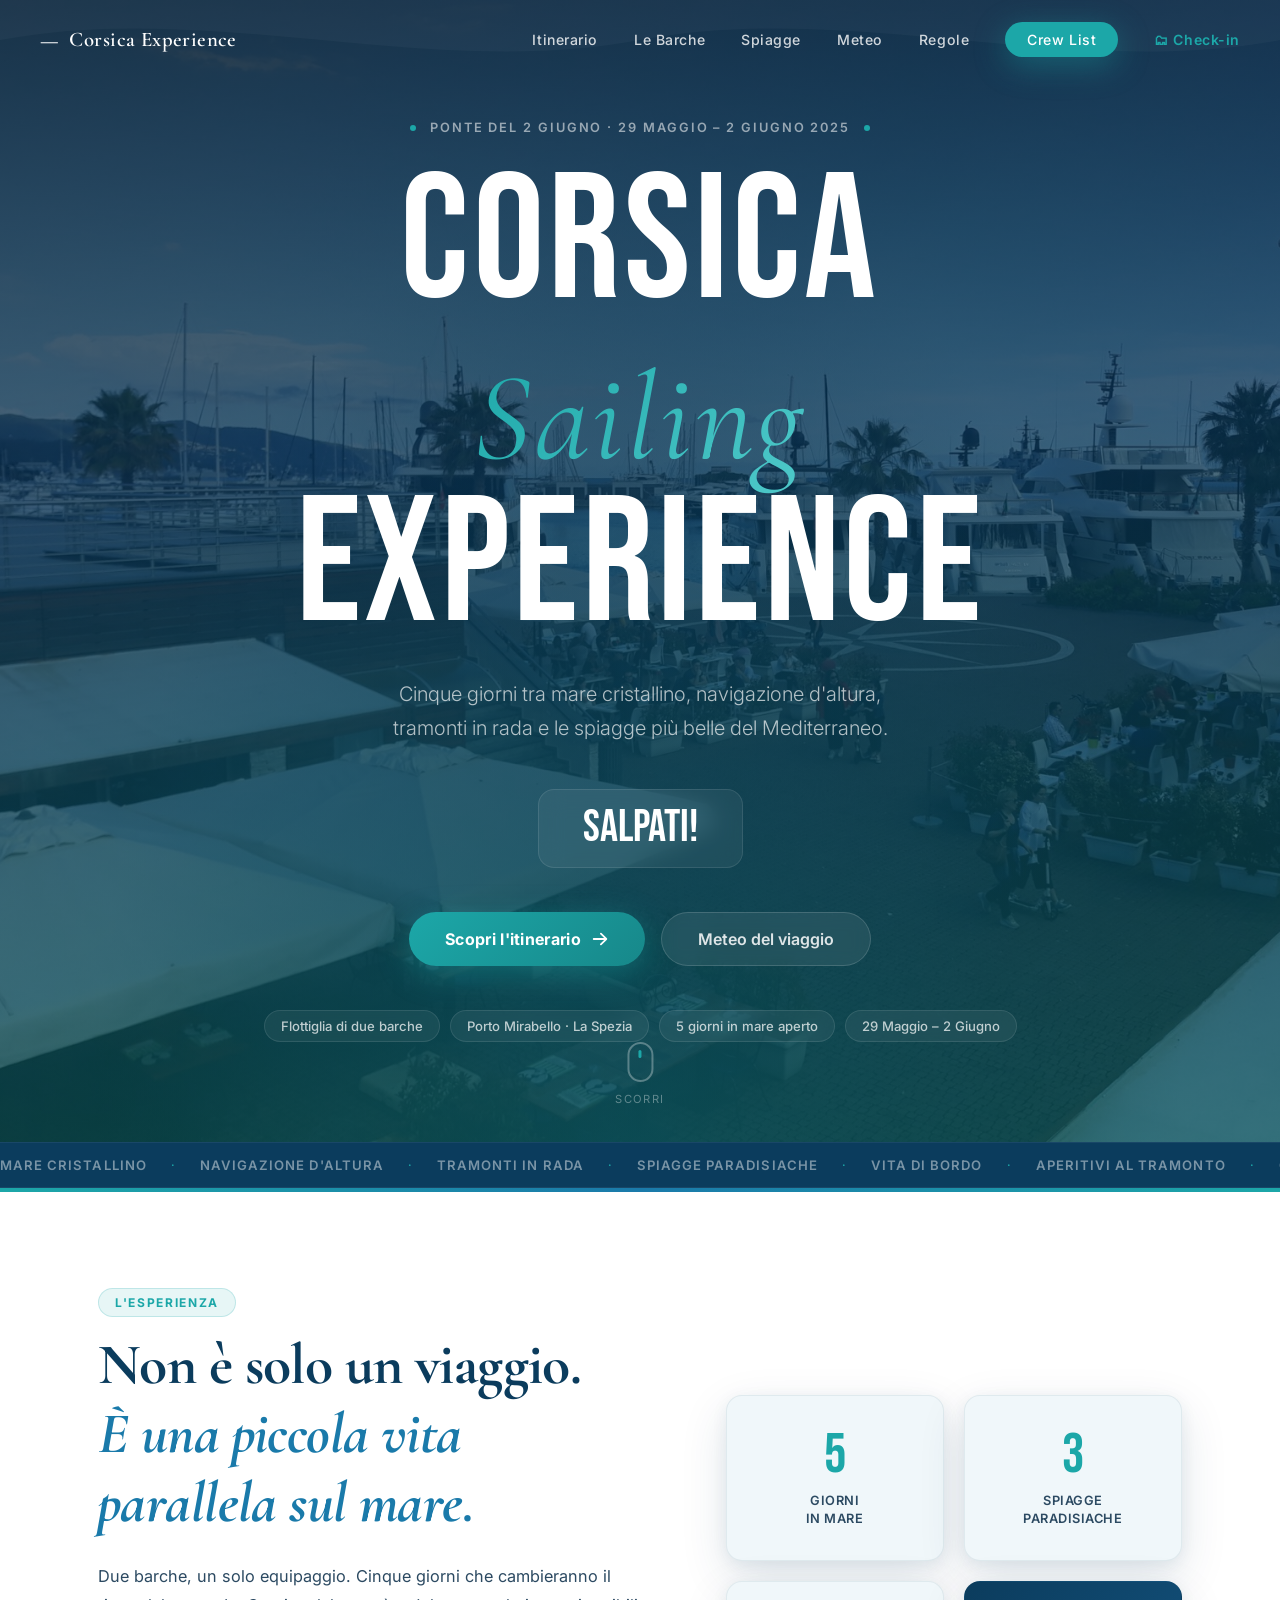
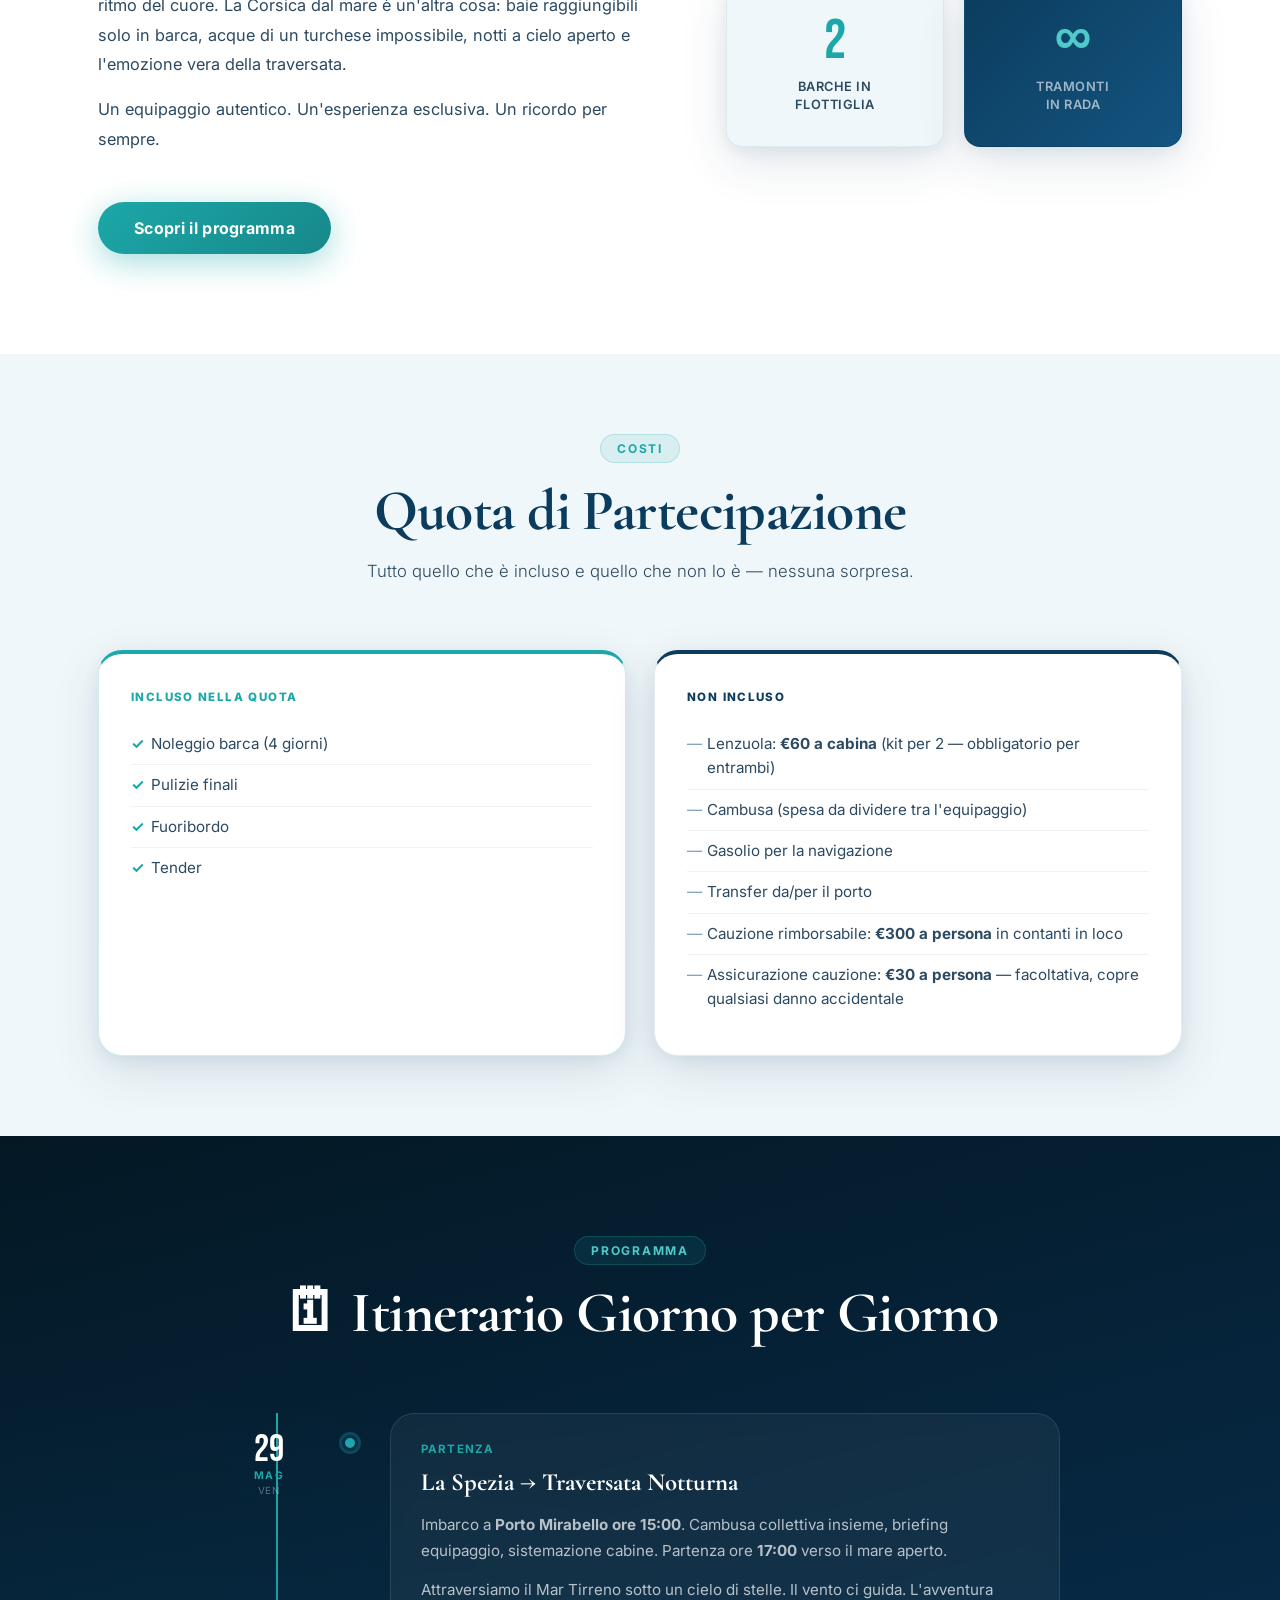
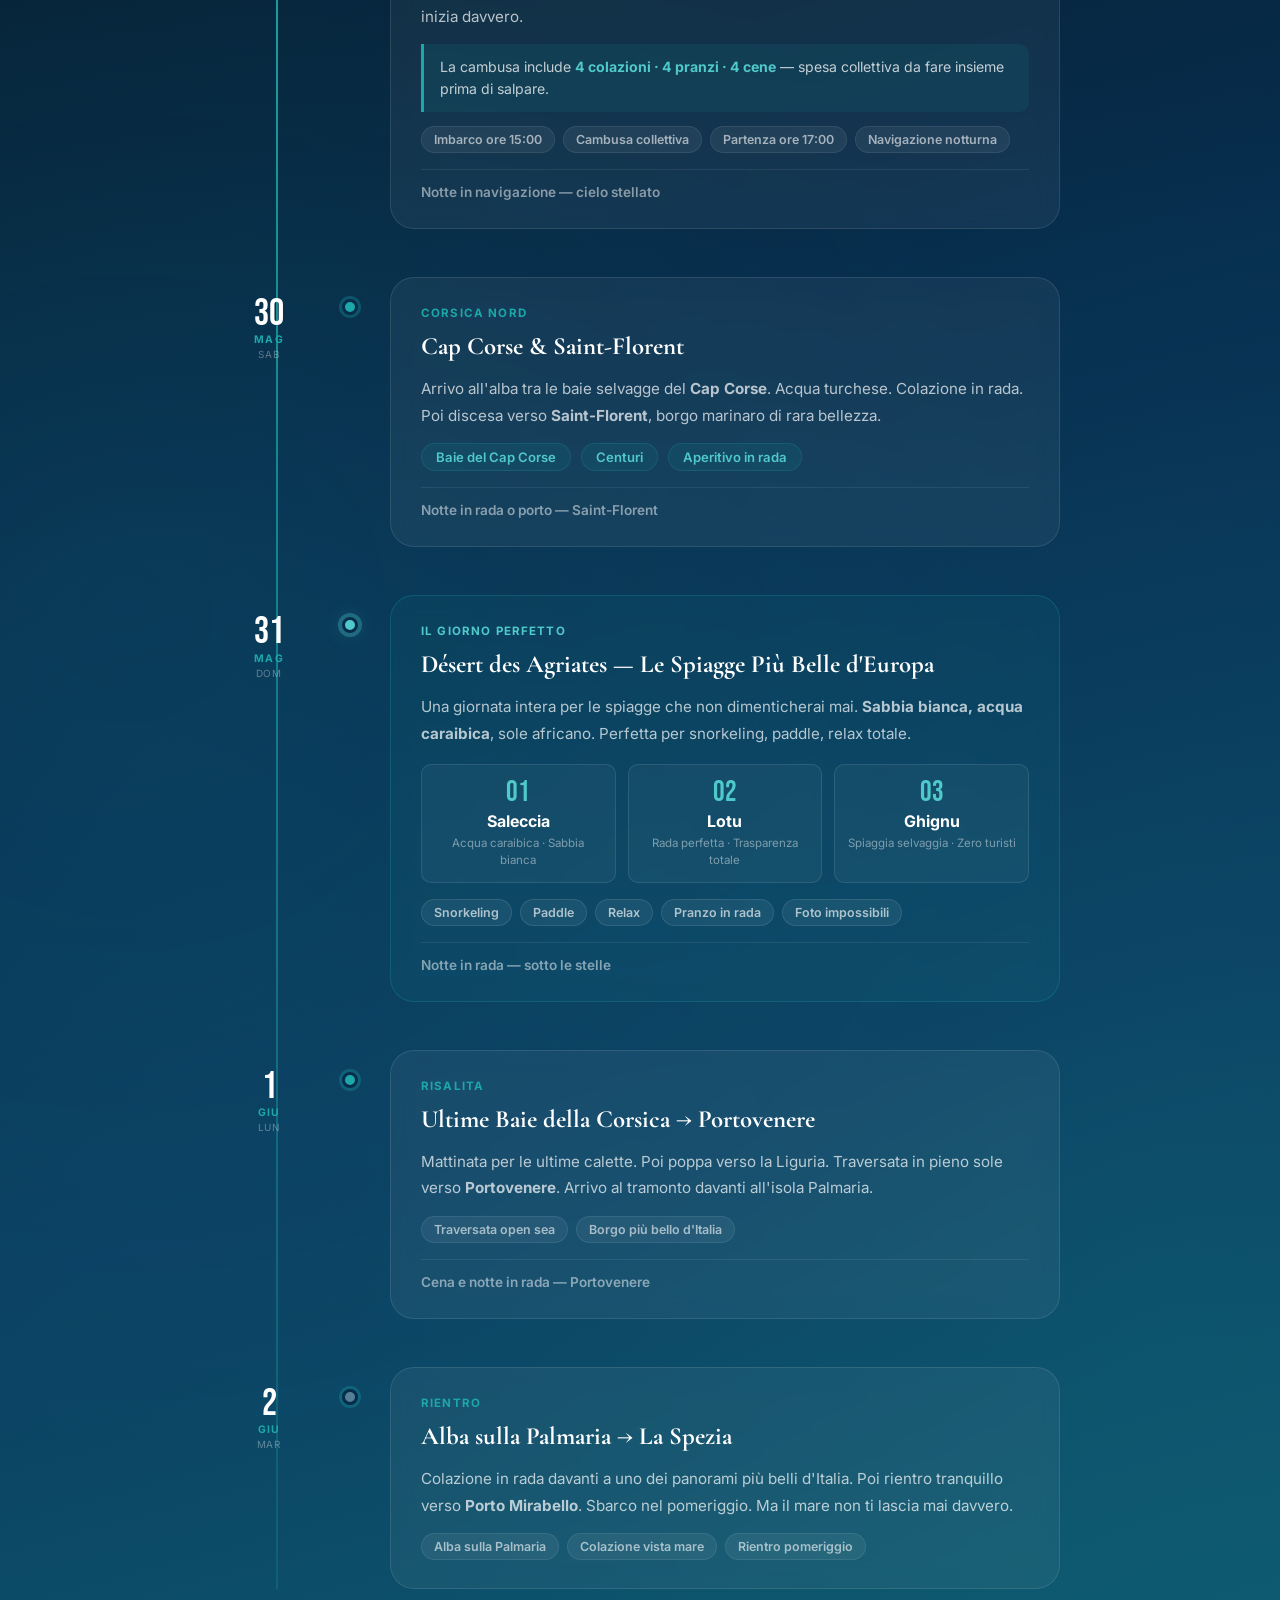
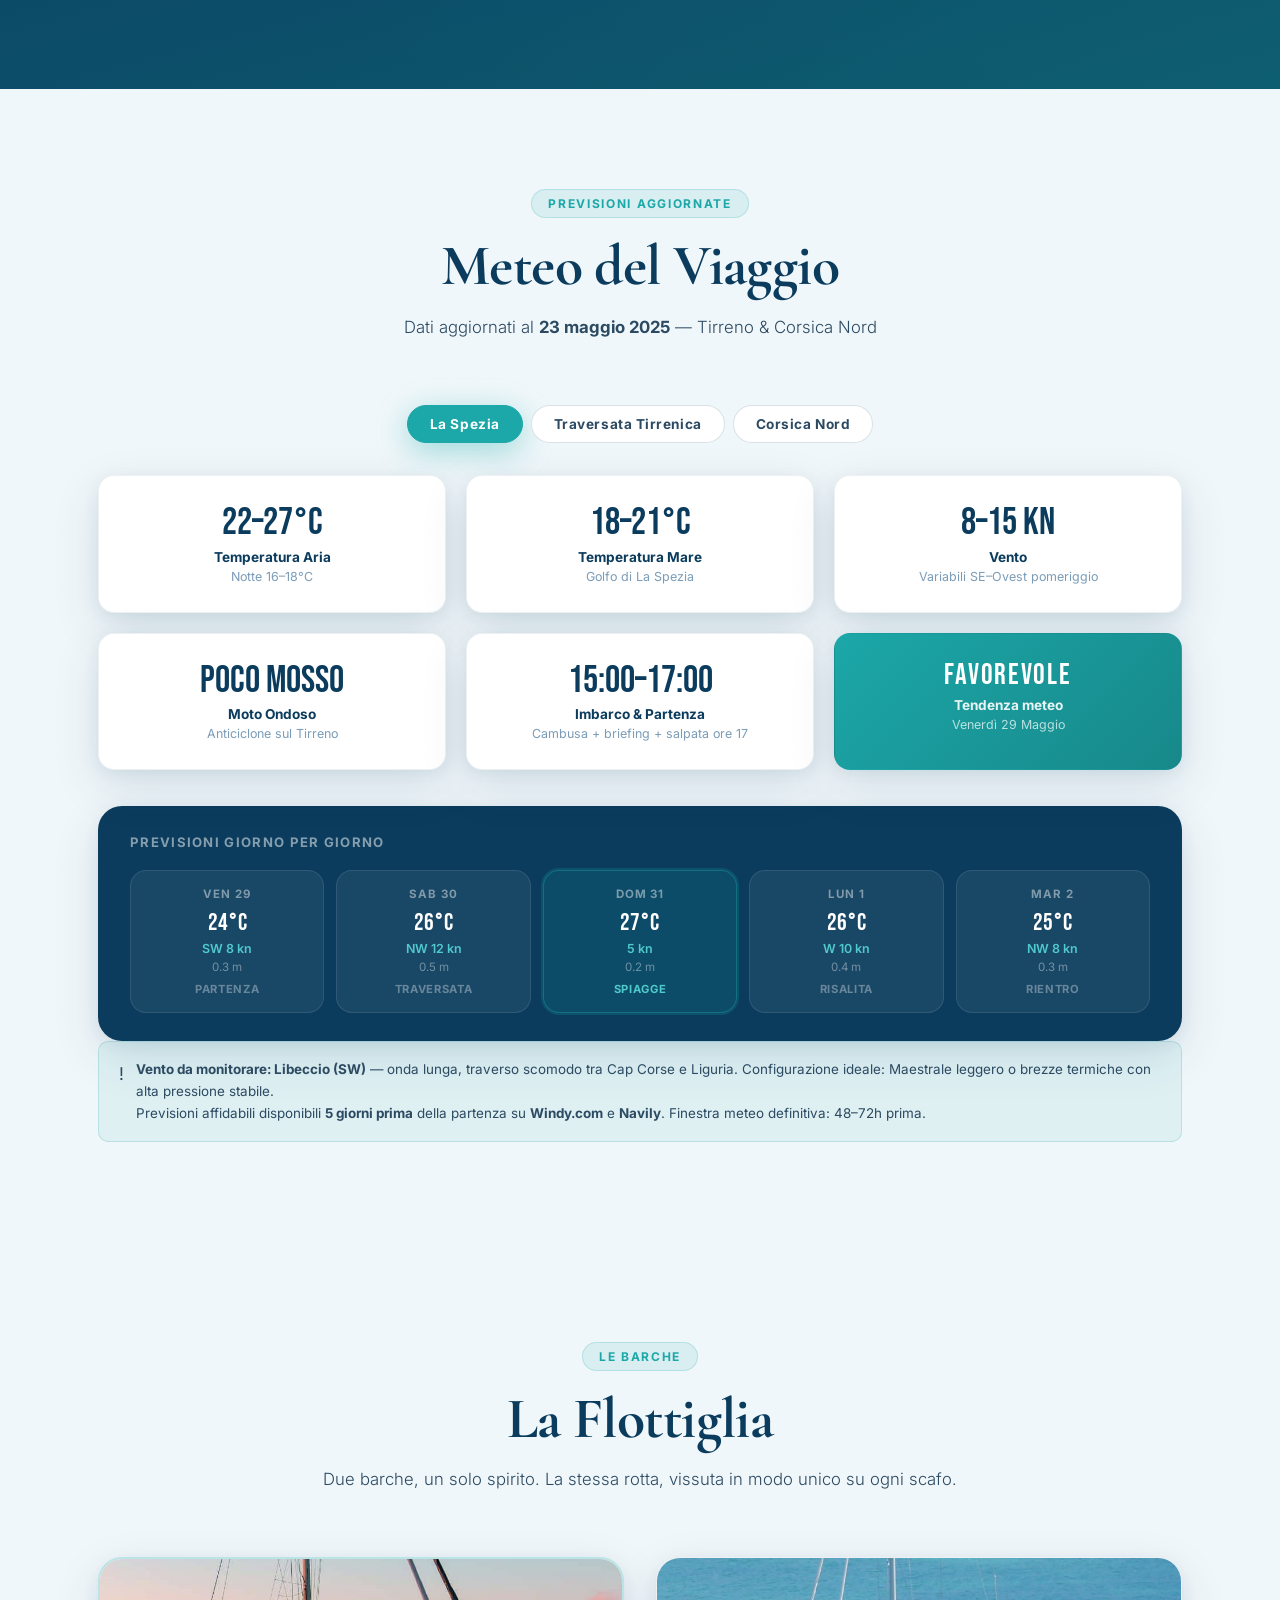
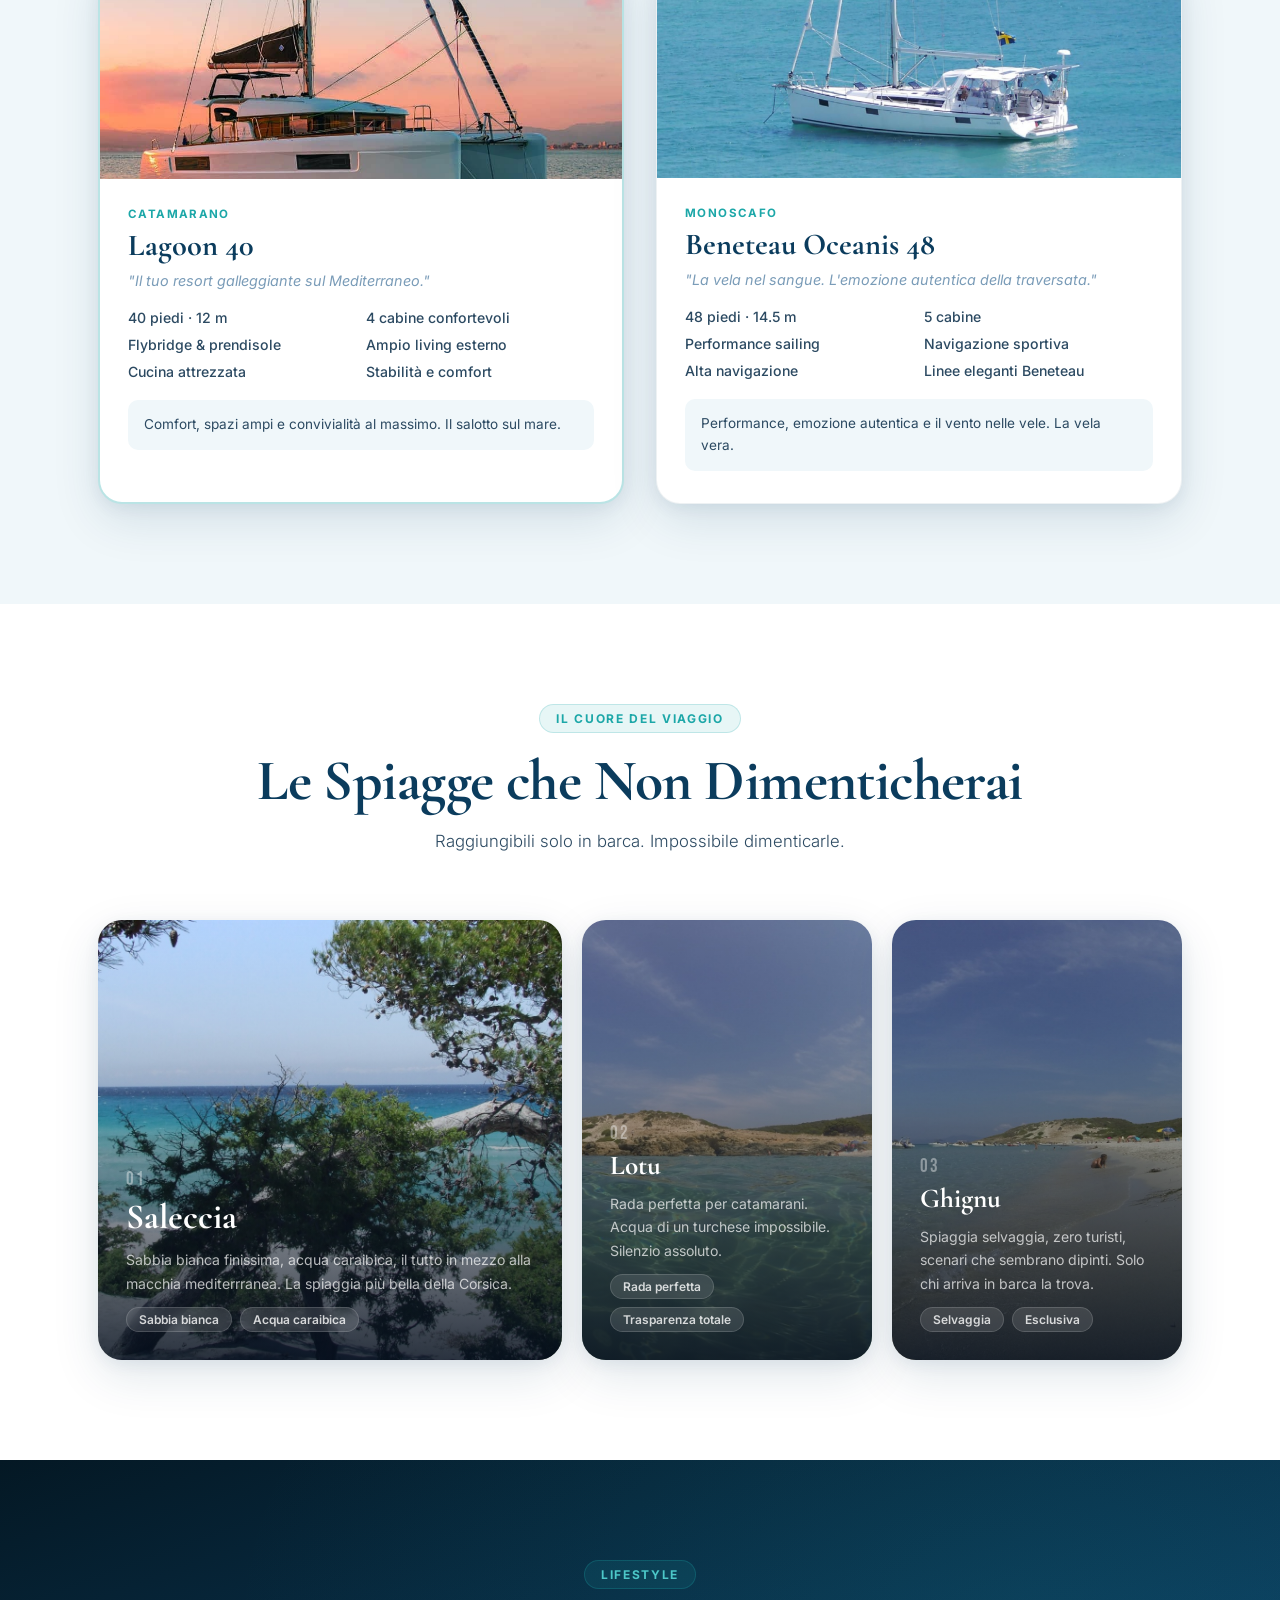
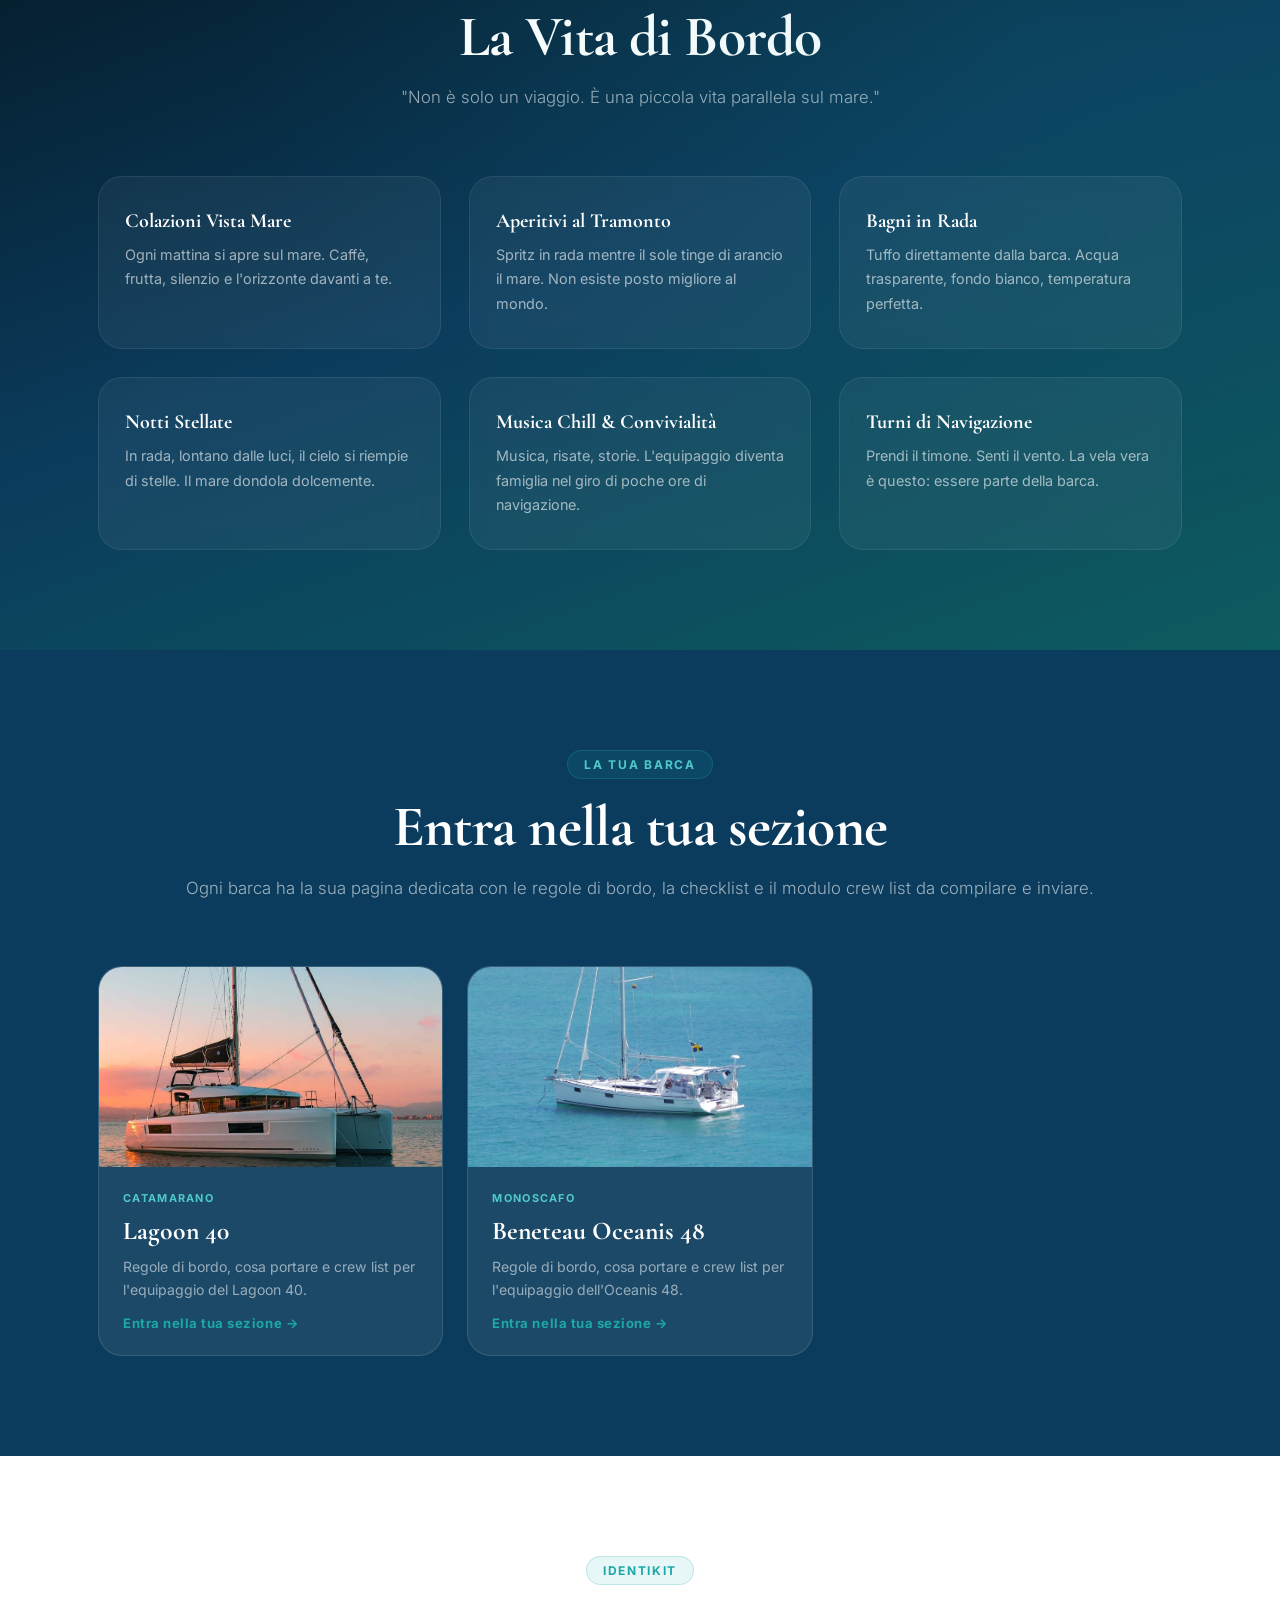
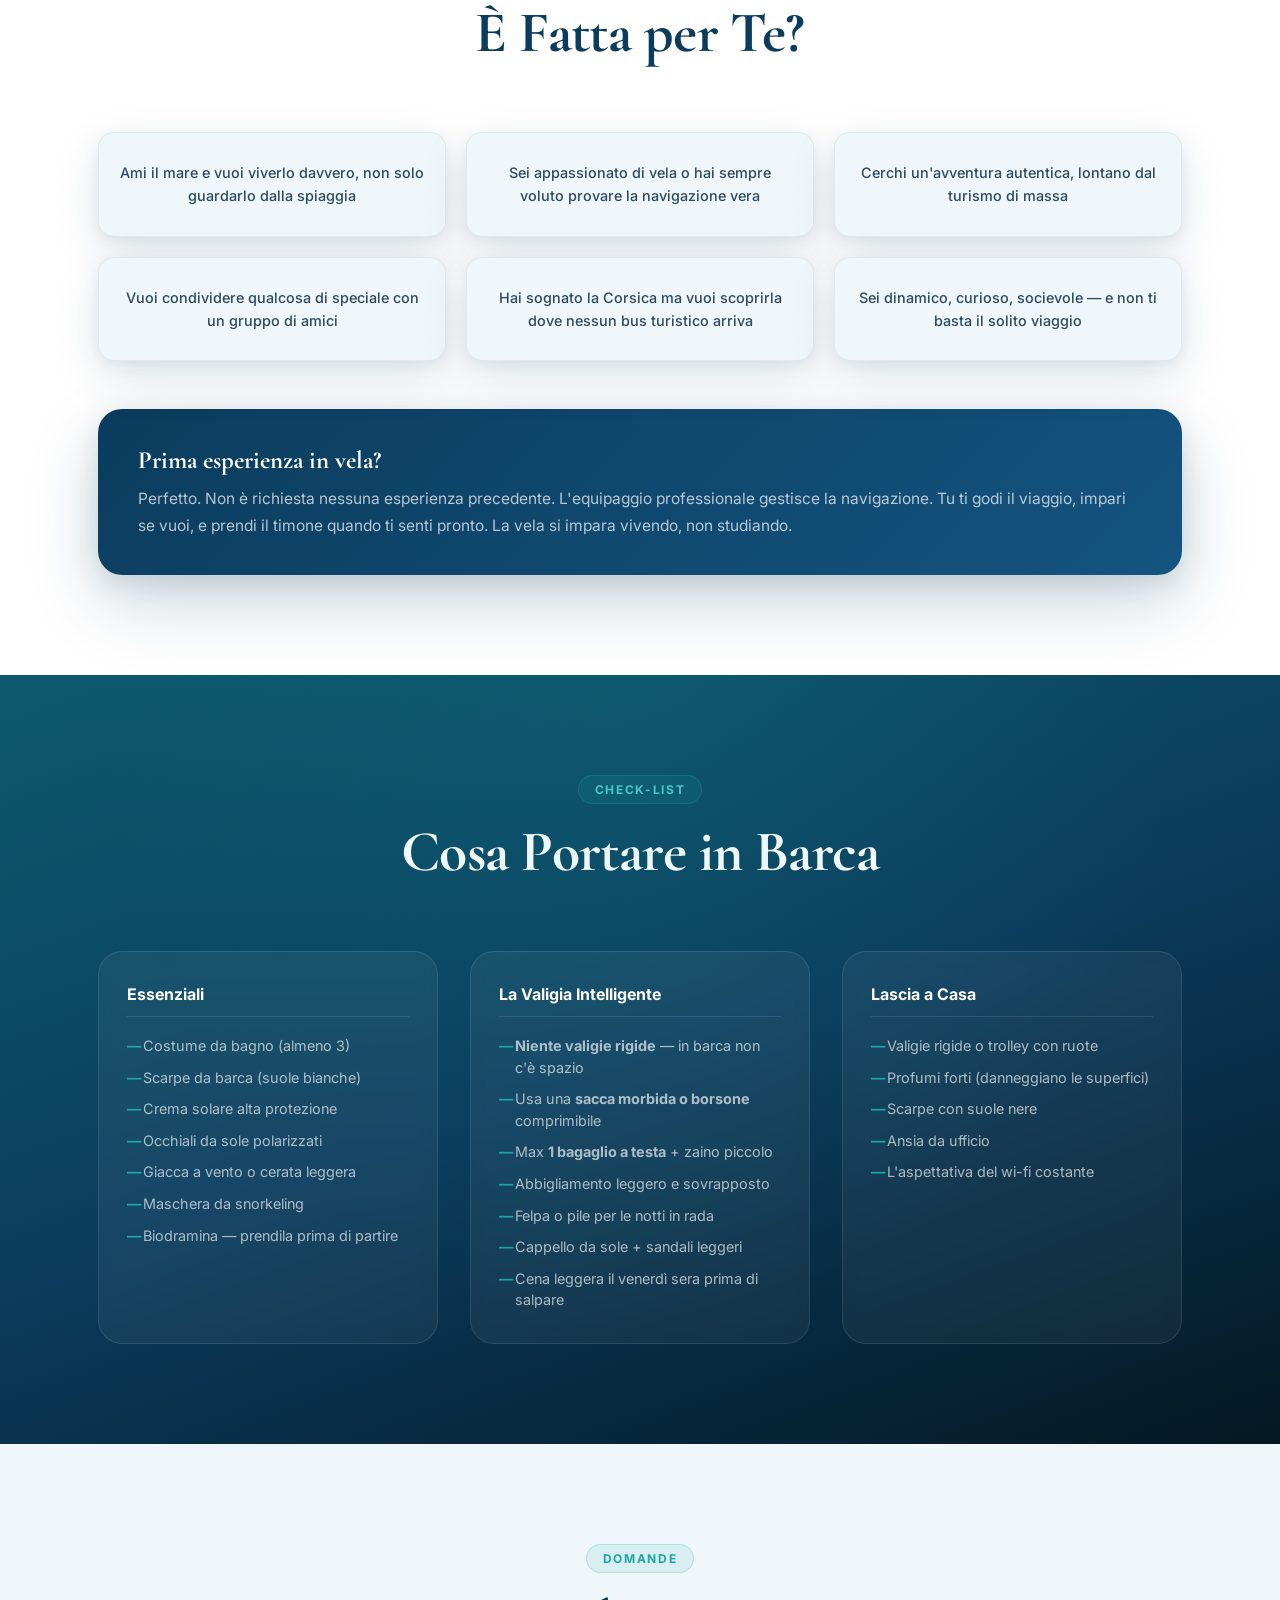
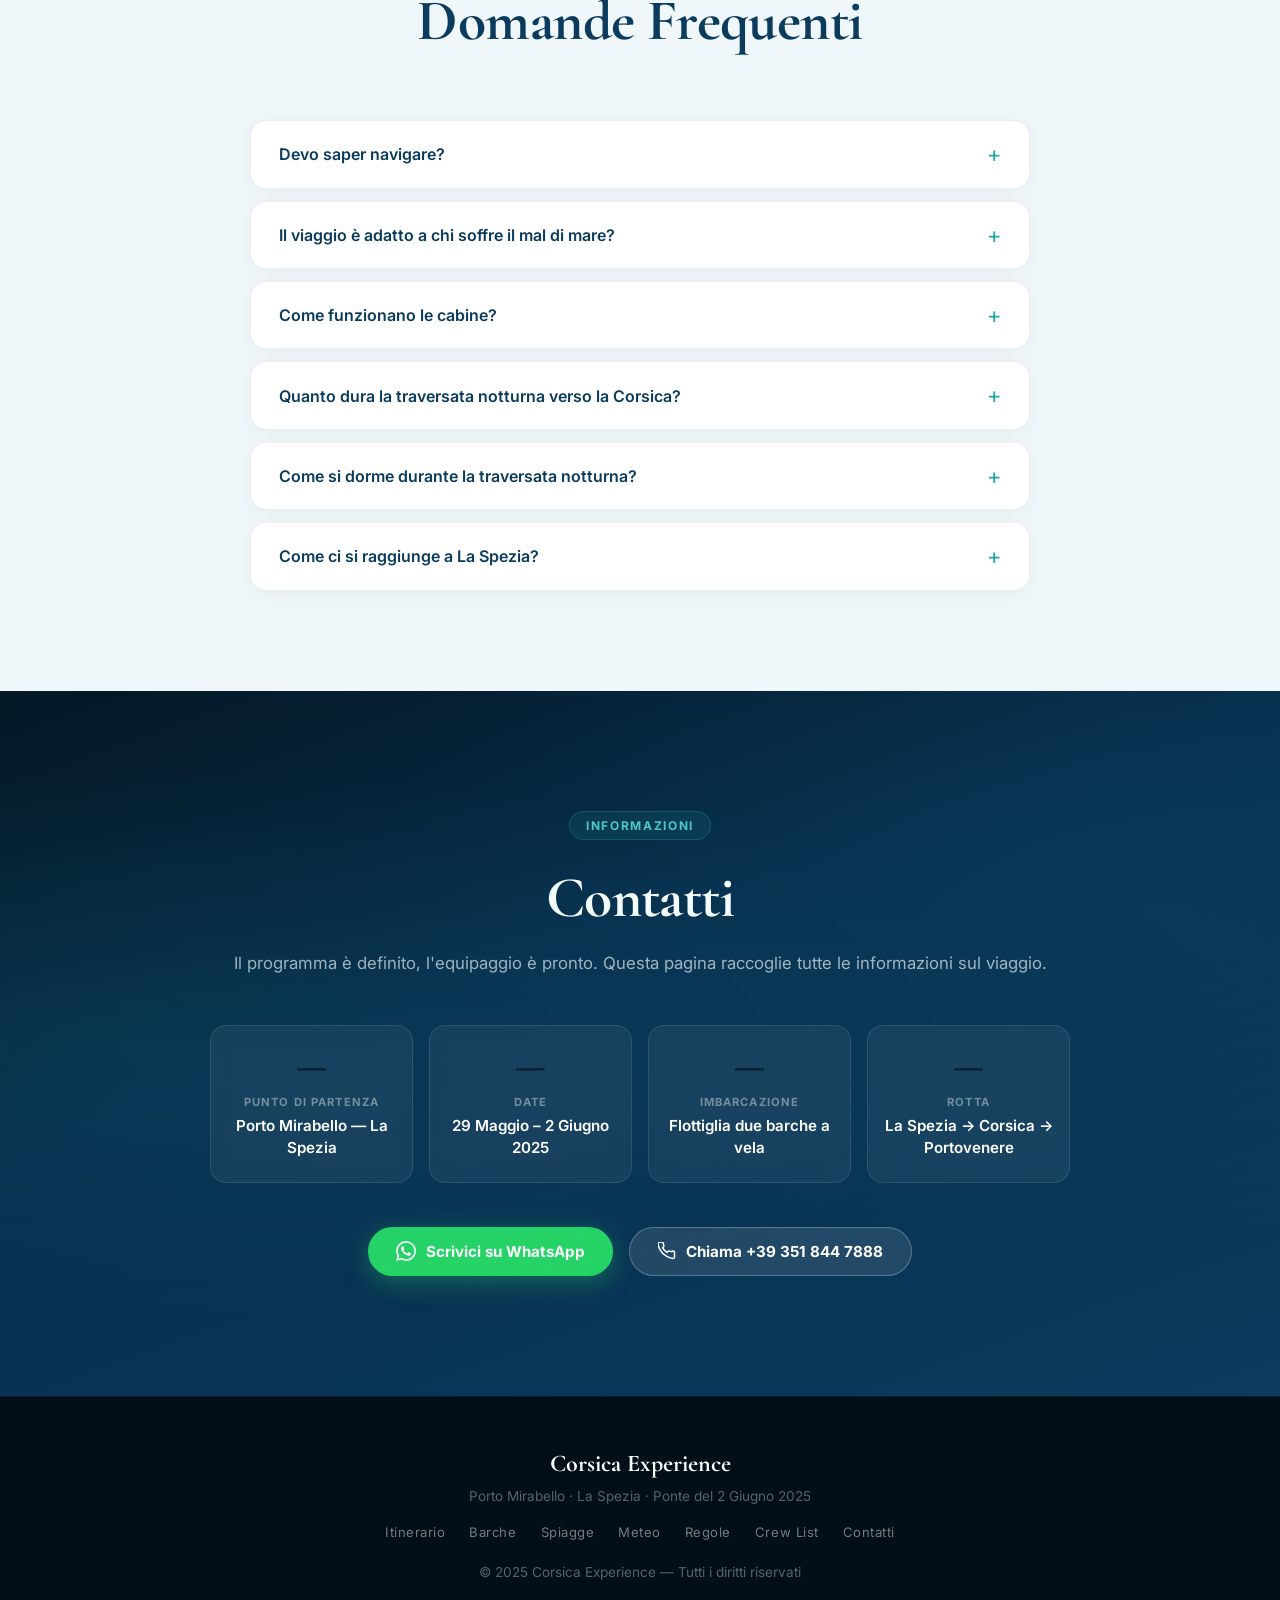
==== index.html @ 5d9c6915 "Nav: aggiunto link Check-in Skipper nel menu principale di index.html" ====
<!DOCTYPE html>
<html lang="it">
<head>
  <meta charset="UTF-8" />
  <meta name="viewport" content="width=device-width, initial-scale=1.0" />
  <title>Corsica Sailing Experience — Ponte del 2 Giugno</title>
  <meta name="description" content="Cinque giorni tra mare cristallino, navigazione d'altura, tramonti in rada e le spiagge più belle del Mediterraneo. Partenza da La Spezia verso la Corsica." />
  <link rel="stylesheet" href="styles.css" />
  <link rel="preconnect" href="https://fonts.googleapis.com" />
  <link rel="preconnect" href="https://fonts.gstatic.com" crossorigin />
  <link href="https://fonts.googleapis.com/css2?family=Cormorant+Garamond:ital,wght@0,300;0,400;0,600;0,700;1,300;1,400&family=Inter:wght@300;400;500;600;700&family=Bebas+Neue&display=swap" rel="stylesheet" />
</head>
<body>

  <!-- PRELOADER -->
  <div class="preloader" id="preloader">
    <div class="preloader-inner">
      <div class="preloader-wave">
        <svg viewBox="0 0 200 60" preserveAspectRatio="none">
          <path class="wave-path" d="M0,30 C50,0 100,60 150,30 C175,15 190,35 200,30" fill="none" stroke="#1CA7A8" stroke-width="2"/>
        </svg>
      </div>
      <div class="preloader-text">CORSICA EXPERIENCE</div>
    </div>
  </div>


  <!-- NAV -->
  <nav class="nav" id="nav">
    <div class="nav-inner">
      <a class="nav-logo" href="#hero">
        <span class="logo-icon">—</span>
        <span>Corsica Experience</span>
      </a>
      <div class="nav-links">
        <a href="#itinerario">Itinerario</a>
        <a href="#barche">Le Barche</a>
        <a href="#spiagge">Spiagge</a>
        <a href="#meteo">Meteo</a>
        <a href="regole.html">Regole</a>
        <a href="crewlist.html" class="nav-cta">Crew List</a>
        <a href="checkin.html" style="color:var(--turq);font-weight:600">🗂 Check-in</a>
      </div>
      <button class="nav-burger" id="navBurger" aria-label="Menu">
        <span></span><span></span><span></span>
      </button>
    </div>
    <div class="nav-mobile" id="navMobile">
      <a href="#itinerario">Itinerario</a>
      <a href="#barche">Le Barche</a>
      <a href="#spiagge">Spiagge</a>
      <a href="#meteo">Meteo</a>
      <a href="regole.html">Regole</a>
      <a href="crewlist.html">Crew List</a>
      <a href="checkin.html" style="color:var(--turq);font-weight:600">🗂 Check-in Skipper</a>
      <a href="#contatti">Contatti</a>
    </div>
  </nav>

  <!-- ═══════════════════════════════════ HERO ═══ -->
  <section class="hero" id="hero">
    <div class="hero-bg">
      <div class="hero-img" style="background-image:url('img/hero.jpg')"></div>
      <div class="hero-gradient"></div>
      <div class="hero-particles" id="heroParticles"></div>
    </div>
    <div class="hero-waves-top">
      <svg viewBox="0 0 1440 80" preserveAspectRatio="none"><path d="M0,40 C240,80 480,0 720,40 C960,80 1200,0 1440,40 L1440,80 L0,80Z" fill="rgba(255,255,255,0.03)"/></svg>
    </div>

    <div class="hero-content" id="heroContent">
      <div class="hero-eyebrow reveal-up">
        <span class="eyebrow-dot"></span>
        Ponte del 2 Giugno · 29 Maggio – 2 Giugno 2025
        <span class="eyebrow-dot"></span>
      </div>
      <h1 class="hero-title reveal-up d1">
        Corsica<br/>
        <em>Sailing</em><br/>
        Experience
      </h1>
      <p class="hero-sub reveal-up d2">
        Cinque giorni tra mare cristallino, navigazione d'altura,<br/>
        tramonti in rada e le spiagge più belle del Mediterraneo.
      </p>

      <!-- Countdown -->
      <div class="countdown reveal-up d3" id="countdown">
        <div class="cd-block">
          <span class="cd-num" id="cdDays">--</span>
          <span class="cd-label">giorni</span>
        </div>
        <div class="cd-sep">:</div>
        <div class="cd-block">
          <span class="cd-num" id="cdHours">--</span>
          <span class="cd-label">ore</span>
        </div>
        <div class="cd-sep">:</div>
        <div class="cd-block">
          <span class="cd-num" id="cdMins">--</span>
          <span class="cd-label">min</span>
        </div>
        <div class="cd-sep">:</div>
        <div class="cd-block">
          <span class="cd-num" id="cdSecs">--</span>
          <span class="cd-label">sec</span>
        </div>
      </div>

      <div class="hero-ctas reveal-up d4">
        <a href="#itinerario" class="btn-primary">
          <span>Scopri l'itinerario</span>
          <svg viewBox="0 0 20 20" fill="currentColor"><path fill-rule="evenodd" d="M10.293 3.293a1 1 0 011.414 0l6 6a1 1 0 010 1.414l-6 6a1 1 0 01-1.414-1.414L14.586 11H3a1 1 0 110-2h11.586l-4.293-4.293a1 1 0 010-1.414z" clip-rule="evenodd"/></svg>
        </a>
        <a href="#meteo" class="btn-ghost">Meteo del viaggio</a>
      </div>

      <div class="hero-badges reveal-up d5">
        <div class="badge">Flottiglia di due barche</div>
        <div class="badge">Porto Mirabello · La Spezia</div>
        <div class="badge">5 giorni in mare aperto</div>
        <div class="badge">29 Maggio – 2 Giugno</div>
      </div>
    </div>

    <div class="hero-scroll">
      <div class="scroll-indicator">
        <div class="scroll-mouse">
          <div class="scroll-wheel"></div>
        </div>
        <span>Scorri</span>
      </div>
    </div>
  </section>

  <!-- ═══════════════════════════════════ VIBE ═══ -->
  <section class="vibe-strip">
    <div class="vibe-track">
      <span>Mare Cristallino</span><span class="vs">·</span>
      <span>Navigazione d'Altura</span><span class="vs">·</span>
      <span>Tramonti in Rada</span><span class="vs">·</span>
      <span>Spiagge Paradisiache</span><span class="vs">·</span>
      <span>Vita di Bordo</span><span class="vs">·</span>
      <span>Aperitivi al Tramonto</span><span class="vs">·</span>
      <span>Corsica Selvaggia</span><span class="vs">·</span>
      <span>Mare Cristallino</span><span class="vs">·</span>
      <span>Navigazione d'Altura</span><span class="vs">·</span>
      <span>Tramonti in Rada</span><span class="vs">·</span>
      <span>Spiagge Paradisiache</span><span class="vs">·</span>
      <span>Vita di Bordo</span><span class="vs">·</span>
      <span>Aperitivi al Tramonto</span><span class="vs">·</span>
      <span>Corsica Selvaggia</span><span class="vs">·</span>
    </div>
  </section>

  <!-- ═══════════════════════════════════ INTRO ═══ -->
  <section class="intro" id="intro">
    <div class="container">
      <div class="intro-grid">
        <div class="intro-copy">
          <span class="label">L'Esperienza</span>
          <h2 class="h2">Non è solo un viaggio.<br/><em>È una piccola vita parallela sul mare.</em></h2>
          <p>Due barche, un solo equipaggio. Cinque giorni che cambieranno il ritmo del cuore. La Corsica dal mare è un'altra cosa: baie raggiungibili solo in barca, acque di un turchese impossibile, notti a cielo aperto e l'emozione vera della traversata.</p>
          <p>Un equipaggio autentico. Un'esperienza esclusiva. Un ricordo per sempre.</p>
          <a href="#itinerario" class="btn-primary mt">Scopri il programma</a>
        </div>
        <div class="intro-stats">
          <div class="stat reveal-left">
            <div class="stat-n">5</div>
            <div class="stat-l">Giorni<br/>in mare</div>
          </div>
          <div class="stat reveal-left d1">
            <div class="stat-n">3</div>
            <div class="stat-l">Spiagge<br/>paradisiache</div>
          </div>
          <div class="stat reveal-left d2">
            <div class="stat-n">2</div>
            <div class="stat-l">Barche in<br/>flottiglia</div>
          </div>
          <div class="stat highlight reveal-left d3">
            <div class="stat-n">∞</div>
            <div class="stat-l">Tramonti<br/>in rada</div>
          </div>
        </div>
      </div>
    </div>
  </section>

  <!-- ═══════════════════════════════════ QUOTA ═══ -->
  <section class="quota" id="quota">
    <div class="container">
      <div class="section-header centered">
        <span class="label">Costi</span>
        <h2 class="h2">Quota di Partecipazione</h2>
        <p class="section-desc">Tutto quello che è incluso e quello che non lo è — nessuna sorpresa.</p>
      </div>
      <div class="quota-grid">
        <div class="quota-card incluso reveal-up">
          <div class="quota-card-title">Incluso nella quota</div>
          <ul class="quota-list">
            <li>Noleggio barca (4 giorni)</li>
            <li>Pulizie finali</li>
            <li>Fuoribordo</li>
            <li>Tender</li>
          </ul>
        </div>
        <div class="quota-card non-incluso reveal-up d1">
          <div class="quota-card-title">Non incluso</div>
          <ul class="quota-list">
            <li>Lenzuola: <strong>€60 a cabina</strong> (kit per 2 — obbligatorio per entrambi)</li>
            <li>Cambusa (spesa da dividere tra l'equipaggio)</li>
            <li>Gasolio per la navigazione</li>
            <li>Transfer da/per il porto</li>
            <li>Cauzione rimborsabile: <strong>€300 a persona</strong> in contanti in loco</li>
            <li>Assicurazione cauzione: <strong>€30 a persona</strong> — facoltativa, copre qualsiasi danno accidentale</li>
          </ul>
        </div>
      </div>
    </div>
  </section>

  <!-- ═══════════════════════════════════ ITINERARIO ═══ -->
  <section class="itinerario" id="itinerario">
    <div class="itinerario-bg"></div>
    <div class="container">
      <div class="section-header centered">
        <span class="label light">Programma</span>
        <h2 class="h2 light">🗓 Itinerario Giorno per Giorno</h2>
      </div>

      <div class="timeline-v">

        <!-- G1 -->
        <div class="tl-item reveal-up">
          <div class="tl-date">
            <div class="tl-day">29</div>
            <div class="tl-month">MAG</div>
            <div class="tl-wd">VEN</div>
          </div>
          <div class="tl-line">
            <div class="tl-dot"></div>
          </div>
          <div class="tl-card">
            <div class="tl-card-tag">Partenza</div>
            <h3>La Spezia → Traversata Notturna</h3>
            <p>Imbarco a <strong>Porto Mirabello ore 15:00</strong>. Cambusa collettiva insieme, briefing equipaggio, sistemazione cabine. Partenza ore <strong>17:00</strong> verso il mare aperto.</p>
            <p>Attraversiamo il Mar Tirreno sotto un cielo di stelle. Il vento ci guida. L'avventura inizia davvero.</p>
            <div class="cambusa-note">La cambusa include <strong>4 colazioni · 4 pranzi · 4 cene</strong> — spesa collettiva da fare insieme prima di salpare.</div>
            <div class="tl-tags">
              <span>Imbarco ore 15:00</span>
              <span>Cambusa collettiva</span>
              <span>Partenza ore 17:00</span>
              <span>Navigazione notturna</span>
            </div>
            <div class="tl-overnight">Notte in navigazione — cielo stellato</div>
          </div>
        </div>

        <!-- G2 -->
        <div class="tl-item reveal-up d1">
          <div class="tl-date">
            <div class="tl-day">30</div>
            <div class="tl-month">MAG</div>
            <div class="tl-wd">SAB</div>
          </div>
          <div class="tl-line">
            <div class="tl-dot"></div>
          </div>
          <div class="tl-card">
            <div class="tl-card-tag">Corsica Nord</div>
            <h3>Cap Corse & Saint-Florent</h3>
            <p>Arrivo all'alba tra le baie selvagge del <strong>Cap Corse</strong>. Acqua turchese. Colazione in rada. Poi discesa verso <strong>Saint-Florent</strong>, borgo marinaro di rara bellezza.</p>
            <div class="tl-beach-mini">
              <div class="tbm">Baie del Cap Corse</div>
              <div class="tbm">Centuri</div>
              <div class="tbm">Aperitivo in rada</div>
            </div>
            <div class="tl-overnight">Notte in rada o porto — Saint-Florent</div>
          </div>
        </div>

        <!-- G3 -->
        <div class="tl-item star reveal-up d2">
          <div class="tl-date">
            <div class="tl-day">31</div>
            <div class="tl-month">MAG</div>
            <div class="tl-wd">DOM</div>
          </div>
          <div class="tl-line">
            <div class="tl-dot star-dot"></div>
          </div>
          <div class="tl-card star-card">
            <div class="tl-card-tag star-tag">Il Giorno Perfetto</div>
            <h3>Désert des Agriates — Le Spiagge Più Belle d'Europa</h3>
            <p>Una giornata intera per le spiagge che non dimenticherai mai. <strong>Sabbia bianca, acqua caraibica</strong>, sole africano. Perfetta per snorkeling, paddle, relax totale.</p>
            <div class="beach-trio">
              <div class="bt-item">
                <div class="bt-num">01</div>
                <div class="bt-name">Saleccia</div>
                <div class="bt-desc">Acqua caraibica · Sabbia bianca</div>
              </div>
              <div class="bt-item">
                <div class="bt-num">02</div>
                <div class="bt-name">Lotu</div>
                <div class="bt-desc">Rada perfetta · Trasparenza totale</div>
              </div>
              <div class="bt-item">
                <div class="bt-num">03</div>
                <div class="bt-name">Ghignu</div>
                <div class="bt-desc">Spiaggia selvaggia · Zero turisti</div>
              </div>
            </div>
            <div class="activity-pills mt-sm">
              <span>Snorkeling</span>
              <span>Paddle</span>
              <span>Relax</span>
              <span>Pranzo in rada</span>
              <span>Foto impossibili</span>
            </div>
            <div class="tl-overnight">Notte in rada — sotto le stelle</div>
          </div>
        </div>

        <!-- G4 -->
        <div class="tl-item reveal-up d3">
          <div class="tl-date">
            <div class="tl-day">1</div>
            <div class="tl-month">GIU</div>
            <div class="tl-wd">LUN</div>
          </div>
          <div class="tl-line">
            <div class="tl-dot"></div>
          </div>
          <div class="tl-card">
            <div class="tl-card-tag">Risalita</div>
            <h3>Ultime Baie della Corsica → Portovenere</h3>
            <p>Mattinata per le ultime calette. Poi poppa verso la Liguria. Traversata in pieno sole verso <strong>Portovenere</strong>. Arrivo al tramonto davanti all'isola Palmaria.</p>
            <div class="tl-tags">
              <span>Traversata open sea</span>
              <span>Borgo più bello d'Italia</span>
            </div>
            <div class="tl-overnight">Cena e notte in rada — Portovenere</div>
          </div>
        </div>

        <!-- G5 -->
        <div class="tl-item reveal-up d4">
          <div class="tl-date">
            <div class="tl-day">2</div>
            <div class="tl-month">GIU</div>
            <div class="tl-wd">MAR</div>
          </div>
          <div class="tl-line last">
            <div class="tl-dot end-dot"></div>
          </div>
          <div class="tl-card">
            <div class="tl-card-tag">Rientro</div>
            <h3>Alba sulla Palmaria → La Spezia</h3>
            <p>Colazione in rada davanti a uno dei panorami più belli d'Italia. Poi rientro tranquillo verso <strong>Porto Mirabello</strong>. Sbarco nel pomeriggio. Ma il mare non ti lascia mai davvero.</p>
            <div class="tl-tags">
              <span>Alba sulla Palmaria</span>
              <span>Colazione vista mare</span>
              <span>Rientro pomeriggio</span>
            </div>
          </div>
        </div>

      </div>
    </div>
  </section>

  <!-- ═══════════════════════════════════ METEO ═══ -->
  <section class="meteo" id="meteo">
    <div class="container">
      <div class="section-header centered">
        <span class="label">Previsioni Aggiornate</span>
        <h2 class="h2">Meteo del Viaggio</h2>
        <p class="section-desc">Dati aggiornati al <strong>23 maggio 2025</strong> — Tirreno &amp; Corsica Nord</p>
      </div>

      <!-- Rotte meteo -->
      <div class="meteo-routes reveal-up">
        <div class="mr-tab active" data-route="spezia">La Spezia</div>
        <div class="mr-tab" data-route="traversata">Traversata Tirrenica</div>
        <div class="mr-tab" data-route="corsica">Corsica Nord</div>
      </div>

      <!-- LA SPEZIA -->
      <div class="meteo-panel active" id="panel-spezia">
        <div class="meteo-grid">
          <div class="meteo-card reveal-up">
            <div class="mc-val">22–27°C</div>
            <div class="mc-label">Temperatura Aria</div>
            <div class="mc-sub">Notte 16–18°C</div>
          </div>
          <div class="meteo-card reveal-up d1">
            <div class="mc-val">18–21°C</div>
            <div class="mc-label">Temperatura Mare</div>
            <div class="mc-sub">Golfo di La Spezia</div>
          </div>
          <div class="meteo-card reveal-up d2">
            <div class="mc-val">8–15 kn</div>
            <div class="mc-label">Vento</div>
            <div class="mc-sub">Variabili SE–Ovest pomeriggio</div>
          </div>
          <div class="meteo-card reveal-up d3">
            <div class="mc-val">Poco mosso</div>
            <div class="mc-label">Moto Ondoso</div>
            <div class="mc-sub">Anticiclone sul Tirreno</div>
          </div>
          <div class="meteo-card reveal-up d4">
            <div class="mc-val">15:00–17:00</div>
            <div class="mc-label">Imbarco &amp; Partenza</div>
            <div class="mc-sub">Cambusa + briefing + salpata ore 17</div>
          </div>
          <div class="meteo-card ideal reveal-up d5">
            <div class="mc-val ideal-val">FAVOREVOLE</div>
            <div class="mc-label">Tendenza meteo</div>
            <div class="mc-sub">Venerdì 29 Maggio</div>
          </div>
        </div>
      </div>

      <!-- TRAVERSATA -->
      <div class="meteo-panel" id="panel-traversata">
        <div class="meteo-grid">
          <div class="meteo-card reveal-up">
            <div class="mc-val">La Spezia → Cap Corse Est</div>
            <div class="mc-label">Rotta</div>
            <div class="mc-sub">Centuri / Macinaggio</div>
          </div>
          <div class="meteo-card reveal-up d1">
            <div class="mc-val">~12–14 h</div>
            <div class="mc-label">Durata Traversata</div>
            <div class="mc-sub">Partenza ore 17:00 · Arrivo alba sab</div>
          </div>
          <div class="meteo-card reveal-up d2">
            <div class="mc-val">8–15 kn</div>
            <div class="mc-label">Vento atteso</div>
            <div class="mc-sub">Variabili · Maestrale ideale</div>
          </div>
          <div class="meteo-card reveal-up d3">
            <div class="mc-val">Poco mosso</div>
            <div class="mc-label">Mare</div>
            <div class="mc-sub">Possibile onda lunga con Libeccio</div>
          </div>
          <div class="meteo-card reveal-up d4">
            <div class="mc-val">Notturna</div>
            <div class="mc-label">Navigazione</div>
            <div class="mc-sub">Colazione in rada · Cap Corse</div>
          </div>
          <div class="meteo-card ideal reveal-up d5">
            <div class="mc-val ideal-val">DIRETTA</div>
            <div class="mc-label">Rotta logica</div>
            <div class="mc-sub">Arrivo sabato mattina riposati</div>
          </div>
        </div>
      </div>

      <!-- CORSICA NORD -->
      <div class="meteo-panel" id="panel-corsica">
        <div class="meteo-grid">
          <div class="meteo-card reveal-up">
            <div class="mc-val">24–29°C</div>
            <div class="mc-label">Temperatura Aria</div>
            <div class="mc-sub">Notte 16–20°C · Temperature estive</div>
          </div>
          <div class="meteo-card reveal-up d1">
            <div class="mc-val">18–21°C</div>
            <div class="mc-label">Temperatura Mare</div>
            <div class="mc-sub">Golfo di Saint-Florent</div>
          </div>
          <div class="meteo-card reveal-up d2">
            <div class="mc-val">Brezze termiche</div>
            <div class="mc-label">Vento in Rada</div>
            <div class="mc-sub">SE–Ovest moderato nel pomeriggio</div>
          </div>
          <div class="meteo-card reveal-up d3">
            <div class="mc-val">Poco mosso</div>
            <div class="mc-label">Moto Ondoso</div>
            <div class="mc-sub">Acque protette · Rada ideale</div>
          </div>
          <div class="meteo-card reveal-up d4">
            <div class="mc-val">Lotu · Saleccia · Ghignu</div>
            <div class="mc-label">Spiagge programmate</div>
            <div class="mc-sub">Dom mattina Lotu · pomeriggio Saleccia</div>
          </div>
          <div class="meteo-card ideal reveal-up d5">
            <div class="mc-val ideal-val">PERFETTO</div>
            <div class="mc-label">Condizioni Mare</div>
            <div class="mc-sub">Anticiclone stabile sul Tirreno</div>
          </div>
        </div>
      </div>

      <!-- Forecast giornaliero -->
      <div class="forecast reveal-up">
        <div class="forecast-title">Previsioni Giorno per Giorno</div>
        <div class="forecast-grid">
          <div class="fc-day"><div class="fc-date">Ven 29</div><div class="fc-temp">24°C</div><div class="fc-wind">SW 8 kn</div><div class="fc-sea">0.3 m</div><div class="fc-note">Partenza</div></div>
          <div class="fc-day"><div class="fc-date">Sab 30</div><div class="fc-temp">26°C</div><div class="fc-wind">NW 12 kn</div><div class="fc-sea">0.5 m</div><div class="fc-note">Traversata</div></div>
          <div class="fc-day active-day"><div class="fc-date">Dom 31</div><div class="fc-temp">27°C</div><div class="fc-wind">5 kn</div><div class="fc-sea">0.2 m</div><div class="fc-note">Spiagge</div></div>
          <div class="fc-day"><div class="fc-date">Lun 1</div><div class="fc-temp">26°C</div><div class="fc-wind">W 10 kn</div><div class="fc-sea">0.4 m</div><div class="fc-note">Risalita</div></div>
          <div class="fc-day"><div class="fc-date">Mar 2</div><div class="fc-temp">25°C</div><div class="fc-wind">NW 8 kn</div><div class="fc-sea">0.3 m</div><div class="fc-note">Rientro</div></div>
        </div>
      </div>

      <div class="meteo-note reveal-up">
        <span>!</span>
        <div><strong>Vento da monitorare: Libeccio (SW)</strong> — onda lunga, traverso scomodo tra Cap Corse e Liguria. Configurazione ideale: Maestrale leggero o brezze termiche con alta pressione stabile.<br/>
        Previsioni affidabili disponibili <strong>5 giorni prima</strong> della partenza su <strong>Windy.com</strong> e <strong>Navily</strong>. Finestra meteo definitiva: 48–72h prima.</div>
      </div>
    </div>
  </section>

  <!-- ═══════════════════════════════════ BARCHE ═══ -->
  <section class="barche" id="barche">
    <div class="container">
      <div class="section-header centered">
        <span class="label">Le Barche</span>
        <h2 class="h2">La Flottiglia</h2>
        <p class="section-desc">Due barche, un solo spirito. La stessa rotta, vissuta in modo unico su ogni scafo.</p>
      </div>

      <div class="barche-grid">
        <!-- LAGOON 40 -->
        <div class="barca-card featured reveal-left">
          <div class="barca-visual">
            <div class="barca-visual-inner lagoon" style="background-image:url('img/lagoon40-new.jpg');background-size:cover;background-position:center">
              <div class="bv-wave"></div>
            </div>
          </div>
          <div class="barca-body">
            <div class="barca-type">Catamarano</div>
            <h3 class="barca-name">Lagoon 40</h3>
            <p class="barca-mood">"Il tuo resort galleggiante sul Mediterraneo."</p>
            <div class="barca-specs">
              <div class="spec-item"><span>40 piedi · 12 m</span></div>
              <div class="spec-item"><span>4 cabine confortevoli</span></div>
              <div class="spec-item"><span>Flybridge &amp; prendisole</span></div>
              <div class="spec-item"><span>Ampio living esterno</span></div>
              <div class="spec-item"><span>Cucina attrezzata</span></div>
              <div class="spec-item"><span>Stabilità e comfort</span></div>
            </div>
            <div class="barca-ideal">
              Comfort, spazi ampi e convivialità al massimo. Il salotto sul mare.
            </div>
          </div>
        </div>

        <!-- OCEANIS 48 -->
        <div class="barca-card reveal-right">
          <div class="barca-visual">
            <div class="barca-visual-inner oceanis" style="background-image:url('img/oceanis48.jpg');background-size:cover;background-position:center">
              <div class="bv-wave"></div>
            </div>
          </div>
          <div class="barca-body">
            <div class="barca-type">Monoscafo</div>
            <h3 class="barca-name">Beneteau Oceanis 48</h3>
            <p class="barca-mood">"La vela nel sangue. L'emozione autentica della traversata."</p>
            <div class="barca-specs">
              <div class="spec-item"><span>48 piedi · 14.5 m</span></div>
              <div class="spec-item"><span>5 cabine</span></div>
              <div class="spec-item"><span>Performance sailing</span></div>
              <div class="spec-item"><span>Navigazione sportiva</span></div>
              <div class="spec-item"><span>Alta navigazione</span></div>
              <div class="spec-item"><span>Linee eleganti Beneteau</span></div>
            </div>
            <div class="barca-ideal">
              Performance, emozione autentica e il vento nelle vele. La vela vera.
            </div>
          </div>
        </div>
      </div>
    </div>
  </section>

  <!-- ═══════════════════════════════════ SPIAGGE ═══ -->
  <section class="spiagge" id="spiagge">
    <div class="container">
      <div class="section-header centered">
        <span class="label">Il Cuore del Viaggio</span>
        <h2 class="h2">Le Spiagge che Non Dimenticherai</h2>
        <p class="section-desc">Raggiungibili solo in barca. Impossibile dimenticarle.</p>
      </div>
      <div class="spiagge-grid">

        <div class="spiaggia-card big reveal-up">
          <div class="sp-bg s1" style="background-image:url('img/saleccia.jpg')"></div>
          <div class="sp-overlay"></div>
          <div class="sp-content">
            <div class="sp-num">01</div>
            <div class="sp-name">Saleccia</div>
            <div class="sp-desc">Sabbia bianca finissima, acqua caraibica, il tutto in mezzo alla macchia mediterrranea. La spiaggia più bella della Corsica.</div>
            <div class="sp-tags">
              <span>Sabbia bianca</span>
              <span>Acqua caraibica</span>
            </div>
          </div>
        </div>

        <div class="spiaggia-card reveal-up d1">
          <div class="sp-bg s2" style="background-image:url('img/lotu.jpg')"></div>
          <div class="sp-overlay"></div>
          <div class="sp-content">
            <div class="sp-num">02</div>
            <div class="sp-name">Lotu</div>
            <div class="sp-desc">Rada perfetta per catamarani. Acqua di un turchese impossibile. Silenzio assoluto.</div>
            <div class="sp-tags">
              <span>Rada perfetta</span>
              <span>Trasparenza totale</span>
            </div>
          </div>
        </div>

        <div class="spiaggia-card reveal-up d2">
          <div class="sp-bg s3" style="background-image:url('img/ghignu.jpg')"></div>
          <div class="sp-overlay"></div>
          <div class="sp-content">
            <div class="sp-num">03</div>
            <div class="sp-name">Ghignu</div>
            <div class="sp-desc">Spiaggia selvaggia, zero turisti, scenari che sembrano dipinti. Solo chi arriva in barca la trova.</div>
            <div class="sp-tags">
              <span>Selvaggia</span>
              <span>Esclusiva</span>
            </div>
          </div>
        </div>

      </div>
    </div>
  </section>

  <!-- ═══════════════════════════════════ VITA DI BORDO ═══ -->
  <section class="vitabordo" id="vitabordo">
    <div class="vitabordo-bg"></div>
    <div class="container">
      <div class="section-header centered">
        <span class="label light">Lifestyle</span>
        <h2 class="h2 light">La Vita di Bordo</h2>
        <p class="section-desc light">"Non è solo un viaggio. È una piccola vita parallela sul mare."</p>
      </div>
      <div class="bordo-grid">
        <div class="bordo-item reveal-up">
          <h4>Colazioni Vista Mare</h4>
          <p>Ogni mattina si apre sul mare. Caffè, frutta, silenzio e l'orizzonte davanti a te.</p>
        </div>
        <div class="bordo-item reveal-up d1">
          <h4>Aperitivi al Tramonto</h4>
          <p>Spritz in rada mentre il sole tinge di arancio il mare. Non esiste posto migliore al mondo.</p>
        </div>
        <div class="bordo-item reveal-up d2">
          <h4>Bagni in Rada</h4>
          <p>Tuffo direttamente dalla barca. Acqua trasparente, fondo bianco, temperatura perfetta.</p>
        </div>
        <div class="bordo-item reveal-up d3">
          <h4>Notti Stellate</h4>
          <p>In rada, lontano dalle luci, il cielo si riempie di stelle. Il mare dondola dolcemente.</p>
        </div>
        <div class="bordo-item reveal-up d4">
          <h4>Musica Chill &amp; Convivialità</h4>
          <p>Musica, risate, storie. L'equipaggio diventa famiglia nel giro di poche ore di navigazione.</p>
        </div>
        <div class="bordo-item reveal-up d5">
          <h4>Turni di Navigazione</h4>
          <p>Prendi il timone. Senti il vento. La vela vera è questo: essere parte della barca.</p>
        </div>
      </div>
    </div>
  </section>

  <!-- ═══════════════════════════════════ LA TUA BARCA ═══ -->
  <section class="page-links" id="pagine">
    <div class="container">
      <div class="section-header centered">
        <span class="label light">La Tua Barca</span>
        <h2 class="h2 light">Entra nella tua sezione</h2>
        <p class="section-desc light">Ogni barca ha la sua pagina dedicata con le regole di bordo, la checklist e il modulo crew list da compilare e inviare.</p>
      </div>
      <div class="page-links-grid">
        <a href="lagoon.html" class="pl-card reveal-up">
          <div class="pl-img" style="background-image:url('img/lagoon40-new.jpg')"></div>
          <div class="pl-body">
            <div class="pl-label">Catamarano</div>
            <div class="pl-title">Lagoon 40</div>
            <div class="pl-desc">Regole di bordo, cosa portare e crew list per l'equipaggio del Lagoon 40.</div>
            <div class="pl-cta">Entra nella tua sezione →</div>
          </div>
        </a>
        <a href="oceanis.html" class="pl-card reveal-up d1">
          <div class="pl-img" style="background-image:url('img/oceanis48.jpg')"></div>
          <div class="pl-body">
            <div class="pl-label">Monoscafo</div>
            <div class="pl-title">Beneteau Oceanis 48</div>
            <div class="pl-desc">Regole di bordo, cosa portare e crew list per l'equipaggio dell'Oceanis 48.</div>
            <div class="pl-cta">Entra nella tua sezione →</div>
          </div>
        </a>
      </div>
    </div>
  </section>

  <!-- meteo spostato sopra, dopo itinerario -->
  <section style="display:none">
    <div class="container">
      <div class="section-header centered">

      <!-- Rotte meteo -->
      <div class="meteo-routes reveal-up">
        <div class="mr-tab active" data-route="spezia">📍 La Spezia</div>
        <div class="mr-tab" data-route="traversata">⛵ Traversata Tirrenica</div>
        <div class="mr-tab" data-route="corsica">🏝 Corsica Nord</div>
      </div>

      <!-- LA SPEZIA -->
      <div class="meteo-panel active" id="panel-spezia">
        <div class="meteo-grid">
          <div class="meteo-card reveal-up">
            <div class="mc-icon">🌡️</div>
            <div class="mc-val">22–27°C</div>
            <div class="mc-label">Temperatura Aria</div>
            <div class="mc-sub">Notte 16–18°C</div>
          </div>
          <div class="meteo-card reveal-up d1">
            <div class="mc-icon">🌊</div>
            <div class="mc-val">18–21°C</div>
            <div class="mc-label">Temperatura Mare</div>
            <div class="mc-sub">Golfo di La Spezia</div>
          </div>
          <div class="meteo-card reveal-up d2">
            <div class="mc-icon">💨</div>
            <div class="mc-val">8–15 kn</div>
            <div class="mc-label">Vento</div>
            <div class="mc-sub">Variabili SE–Ovest pomeriggio</div>
          </div>
          <div class="meteo-card reveal-up d3">
            <div class="mc-icon">〰️</div>
            <div class="mc-val">Poco mosso</div>
            <div class="mc-label">Moto Ondoso</div>
            <div class="mc-sub">Anticiclone sul Tirreno</div>
          </div>
          <div class="meteo-card reveal-up d4">
            <div class="mc-icon">🕔</div>
            <div class="mc-val">15:00–17:00</div>
            <div class="mc-label">Imbarco &amp; Partenza</div>
            <div class="mc-sub">Cambusa + briefing + salpata ore 17</div>
          </div>
          <div class="meteo-card ideal reveal-up d5">
            <div class="mc-icon">✅</div>
            <div class="mc-val ideal-val">FAVOREVOLE</div>
            <div class="mc-label">Tendenza meteo</div>
            <div class="mc-sub">Venerdì 29 Maggio</div>
          </div>
        </div>
      </div>

      <!-- TRAVERSATA -->
      <div class="meteo-panel" id="panel-traversata">
        <div class="meteo-grid">
          <div class="meteo-card reveal-up">
            <div class="mc-icon">🧭</div>
            <div class="mc-val">La Spezia → Cap Corse Est</div>
            <div class="mc-label">Rotta</div>
            <div class="mc-sub">Centuri / Macinaggio</div>
          </div>
          <div class="meteo-card reveal-up d1">
            <div class="mc-icon">⏱️</div>
            <div class="mc-val">~12–14 h</div>
            <div class="mc-label">Durata Traversata</div>
            <div class="mc-sub">Partenza ore 17:00 · Arrivo alba sab</div>
          </div>
          <div class="meteo-card reveal-up d2">
            <div class="mc-icon">💨</div>
            <div class="mc-val">8–15 kn</div>
            <div class="mc-label">Vento atteso</div>
            <div class="mc-sub">Variabili · Maestrale ideale</div>
          </div>
          <div class="meteo-card reveal-up d3">
            <div class="mc-icon">〰️</div>
            <div class="mc-val">Poco mosso</div>
            <div class="mc-label">Mare</div>
            <div class="mc-sub">Possibile onda lunga con Libeccio</div>
          </div>
          <div class="meteo-card reveal-up d4">
            <div class="mc-icon">🌙</div>
            <div class="mc-val">Notturna</div>
            <div class="mc-label">Navigazione</div>
            <div class="mc-sub">Colazione in rada · Cap Corse</div>
          </div>
          <div class="meteo-card ideal reveal-up d5">
            <div class="mc-icon">⛵</div>
            <div class="mc-val ideal-val">DIRETTA</div>
            <div class="mc-label">Rotta logica</div>
            <div class="mc-sub">Arrivo sabato mattina riposati</div>
          </div>
        </div>
      </div>

      <!-- CORSICA NORD -->
      <div class="meteo-panel" id="panel-corsica">
        <div class="meteo-grid">
          <div class="meteo-card reveal-up">
            <div class="mc-icon">🌡️</div>
            <div class="mc-val">24–29°C</div>
            <div class="mc-label">Temperatura Aria</div>
            <div class="mc-sub">Notte 16–20°C · Temperature estive</div>
          </div>
          <div class="meteo-card reveal-up d1">
            <div class="mc-icon">🌊</div>
            <div class="mc-val">18–21°C</div>
            <div class="mc-label">Temperatura Mare</div>
            <div class="mc-sub">Golfo di Saint-Florent</div>
          </div>
          <div class="meteo-card reveal-up d2">
            <div class="mc-icon">💨</div>
            <div class="mc-val">Brezze termiche</div>
            <div class="mc-label">Vento in Rada</div>
            <div class="mc-sub">SE–Ovest moderato nel pomeriggio</div>
          </div>
          <div class="meteo-card reveal-up d3">
            <div class="mc-icon">〰️</div>
            <div class="mc-val">Poco mosso</div>
            <div class="mc-label">Moto Ondoso</div>
            <div class="mc-sub">Acque protette · Rada ideale</div>
          </div>
          <div class="meteo-card reveal-up d4">
            <div class="mc-icon">🏝️</div>
            <div class="mc-val">Lotu · Saleccia · Ghignu</div>
            <div class="mc-label">Spiagge programmate</div>
            <div class="mc-sub">Dom mattina Lotu · pomeriggio Saleccia</div>
          </div>
          <div class="meteo-card ideal reveal-up d5">
            <div class="mc-icon">🏖️</div>
            <div class="mc-val ideal-val">PERFETTO</div>
            <div class="mc-label">Condizioni Mare</div>
            <div class="mc-sub">Anticiclone stabile sul Tirreno</div>
          </div>
        </div>
      </div>

      <!-- Forecast giornaliero -->
      <div class="forecast reveal-up">
        <div class="forecast-title">📅 Previsioni Giorno per Giorno</div>
        <div class="forecast-grid">
          <div class="fc-day">
            <div class="fc-date">Ven 29</div>
            <div class="fc-icon">🌤️</div>
            <div class="fc-temp">24°C</div>
            <div class="fc-wind">SW 8 kn</div>
            <div class="fc-sea">0.3 m</div>
            <div class="fc-note">Partenza</div>
          </div>
          <div class="fc-day">
            <div class="fc-date">Sab 30</div>
            <div class="fc-icon">☀️</div>
            <div class="fc-temp">26°C</div>
            <div class="fc-wind">NW 12 kn</div>
            <div class="fc-sea">0.5 m</div>
            <div class="fc-note">Traversata</div>
          </div>
          <div class="fc-day active-day">
            <div class="fc-date">Dom 31</div>
            <div class="fc-icon">☀️</div>
            <div class="fc-temp">27°C</div>
            <div class="fc-wind">5 kn</div>
            <div class="fc-sea">0.2 m</div>
            <div class="fc-note">Spiagge ★</div>
          </div>
          <div class="fc-day">
            <div class="fc-date">Lun 1</div>
            <div class="fc-icon">🌤️</div>
            <div class="fc-temp">26°C</div>
            <div class="fc-wind">W 10 kn</div>
            <div class="fc-sea">0.4 m</div>
            <div class="fc-note">Risalita</div>
          </div>
          <div class="fc-day">
            <div class="fc-date">Mar 2</div>
            <div class="fc-icon">☀️</div>
            <div class="fc-temp">25°C</div>
            <div class="fc-wind">NW 8 kn</div>
            <div class="fc-sea">0.3 m</div>
            <div class="fc-note">Rientro</div>
          </div>
        </div>
      </div>

      <div class="meteo-note reveal-up">
        <span>⚠️</span>
        <div><strong>Vento da monitorare: Libeccio (SW)</strong> — onda lunga, traverso scomodo tra Cap Corse e Liguria. Configurazione ideale: Maestrale leggero o brezze termiche con alta pressione stabile.<br/>
        Previsioni affidabili disponibili <strong>5 giorni prima</strong> della partenza su <strong>Windy.com</strong> e <strong>Navily</strong>. Finestra meteo definitiva: 48–72h prima.</div>
      </div>
    </div>
  </section>

  <!-- ═══════════════════════════════════ PER CHI ═══ -->
  <section class="perchi" id="perchi">
    <div class="container">
      <div class="section-header centered">
        <span class="label">Identikit</span>
        <h2 class="h2">È Fatta per Te?</h2>
      </div>
      <div class="perchi-grid">
        <div class="pc-card reveal-up"><p>Ami il mare e vuoi viverlo davvero, non solo guardarlo dalla spiaggia</p></div>
        <div class="pc-card reveal-up d1"><p>Sei appassionato di vela o hai sempre voluto provare la navigazione vera</p></div>
        <div class="pc-card reveal-up d2"><p>Cerchi un'avventura autentica, lontano dal turismo di massa</p></div>
        <div class="pc-card reveal-up d3"><p>Vuoi condividere qualcosa di speciale con un gruppo di amici</p></div>
        <div class="pc-card reveal-up d4"><p>Hai sognato la Corsica ma vuoi scoprirla dove nessun bus turistico arriva</p></div>
        <div class="pc-card reveal-up d5"><p>Sei dinamico, curioso, socievole — e non ti basta il solito viaggio</p></div>
      </div>

      <!-- Prima esperienza -->
      <div class="prima-vela reveal-up">
        <div class="pv-content">
          <h3>Prima esperienza in vela?</h3>
          <p>Perfetto. Non è richiesta nessuna esperienza precedente. L'equipaggio professionale gestisce la navigazione. Tu ti godi il viaggio, impari se vuoi, e prendi il timone quando ti senti pronto. La vela si impara vivendo, non studiando.</p>
        </div>
      </div>
    </div>
  </section>

  <!-- ═══════════════════════════════════ COSA PORTARE ═══ -->
  <section class="portare" id="portare">
    <div class="portare-bg"></div>
    <div class="container">
      <div class="section-header centered">
        <span class="label light">Check-list</span>
        <h2 class="h2 light">Cosa Portare in Barca</h2>
      </div>
      <div class="portare-grid">
        <div class="pg-col reveal-left">
          <h4>Essenziali</h4>
          <ul>
            <li>Costume da bagno (almeno 3)</li>
            <li>Scarpe da barca (suole bianche)</li>
            <li>Crema solare alta protezione</li>
            <li>Occhiali da sole polarizzati</li>
            <li>Giacca a vento o cerata leggera</li>
            <li>Maschera da snorkeling</li>
            <li>Biodramina — prendila prima di partire</li>
          </ul>
        </div>
        <div class="pg-col reveal-up d1">
          <h4>La Valigia Intelligente</h4>
          <ul>
            <li><strong>Niente valigie rigide</strong> — in barca non c'è spazio</li>
            <li>Usa una <strong>sacca morbida o borsone</strong> comprimibile</li>
            <li>Max <strong>1 bagaglio a testa</strong> + zaino piccolo</li>
            <li>Abbigliamento leggero e sovrapposto</li>
            <li>Felpa o pile per le notti in rada</li>
            <li>Cappello da sole + sandali leggeri</li>
            <li>Cena leggera il venerdì sera prima di salpare</li>
          </ul>
        </div>
        <div class="pg-col reveal-right d2">
          <h4>Lascia a Casa</h4>
          <ul>
            <li>Valigie rigide o trolley con ruote</li>
            <li>Profumi forti (danneggiano le superfici)</li>
            <li>Scarpe con suole nere</li>
            <li>Ansia da ufficio</li>
            <li>L'aspettativa del wi-fi costante</li>
          </ul>
        </div>
      </div>
    </div>
  </section>

  <!-- ═══════════════════════════════════ FAQ ═══ -->
  <section class="faq" id="faq">
    <div class="container">
      <div class="section-header centered">
        <span class="label">Domande</span>
        <h2 class="h2">Domande Frequenti</h2>
      </div>
      <div class="faq-list">
        <div class="faq-item reveal-up">
          <button class="faq-q" aria-expanded="false">
            <span>Devo saper navigare?</span>
            <span class="faq-arrow">+</span>
          </button>
          <div class="faq-a">
            <p>Assolutamente no. Non è richiesta nessuna esperienza pregressa di vela. L'equipaggio professionista gestisce la barca. Tu puoi partecipare attivamente alla navigazione se lo desideri, oppure rilassarti e goderti il panorama.</p>
          </div>
        </div>
        <div class="faq-item reveal-up d1">
          <button class="faq-q" aria-expanded="false">
            <span>Il viaggio è adatto a chi soffre il mal di mare?</span>
            <span class="faq-arrow">+</span>
          </button>
          <div class="faq-a">
            <p>Fine maggio nel Tirreno presenta generalmente condizioni ottimali con mare poco mosso. Le barche della flottiglia offrono stabilità eccellente nelle condizioni tipiche di fine maggio. In ogni caso, consigliamo sempre l'uso di cerotti anti-nausea in via preventiva.</p>
          </div>
        </div>
        <div class="faq-item reveal-up d2">
          <button class="faq-q" aria-expanded="false">
            <span>Come funzionano le cabine?</span>
            <span class="faq-arrow">+</span>
          </button>
          <div class="faq-a">
            <p>Le barche della flottiglia dispongono di cabine doppie con bagno privato. La composizione per ogni scafo è stata organizzata dall'equipaggio già definito.</p>
          </div>
        </div>
        <div class="faq-item reveal-up d3">
          <button class="faq-q" aria-expanded="false">
            <span>Quanto dura la traversata notturna verso la Corsica?</span>
            <span class="faq-arrow">+</span>
          </button>
          <div class="faq-a">
            <p>Partendo da La Spezia intorno alle 17:00 del venerdì, la traversata verso Cap Corse dura circa 12–14 ore con vento e condizioni medie di fine maggio. L'arrivo è previsto all'alba del sabato, tra le baie del Cap Corse.</p>
          </div>
        </div>
        <div class="faq-item reveal-up d4">
          <button class="faq-q" aria-expanded="false">
            <span>Come si dorme durante la traversata notturna?</span>
            <span class="faq-arrow">+</span>
          </button>
          <div class="faq-a">
            <p>Durante la traversata si organizzano turni di guardia al timone, mentre chi non è di turno dorme nelle cabine. È uno degli aspetti più autentici e romantici della navigazione d'altura: il ritmo della barca, il cielo stellato, il suono del mare.</p>
          </div>
        </div>
        <div class="faq-item reveal-up d5">
          <button class="faq-q" aria-expanded="false">
            <span>Come ci si raggiunge a La Spezia?</span>
            <span class="faq-arrow">+</span>
          </button>
          <div class="faq-a">
            <p>La Spezia è collegata in treno direttamente da Milano (2h), Genova (1h) e Roma (4h). L'aeroporto più vicino è Pisa (1h di treno). Porto Mirabello è raggiungibile a piedi dalla stazione.</p>
          </div>
        </div>
      </div>
    </div>
  </section>

  <!-- REGOLE RIMOSSO — pagina dedicata regole.html -->
  <section class="regole" id="regole" style="display:none">
    <div class="container">
      <div class="section-header centered">
        <span class="label">A Bordo</span>
        <h2 class="h2">⚓ Regole di Bordo</h2>
        <p class="section-desc">Prima di salpare, leggi con attenzione. Il rispetto di queste regole garantisce sicurezza e divertimento per tutti.</p>
      </div>

      <div class="regole-grid">
        <div class="regola-card reveal-up">
          <div class="rc-icon">⚠️</div>
          <h4>Regola 1 — Sicurezza a Bordo</h4>
          <p>Non cadere in mare e non farti male. Testa, gambe, schiena e piedi sono sempre a rischio, soprattutto di notte. Attenzione a oblò, scalette, gallocce e anelli d'acciaio in coperta. <strong>Mai correre a piedi nudi, soprattutto se bagnati.</strong></p>
        </div>
        <div class="regola-card reveal-up d1">
          <div class="rc-icon">🚫</div>
          <h4>Regola 2 — Sicurezza e Salute</h4>
          <p>Non fare nulla che possa mettere in pericolo te stesso o gli altri. <strong>È assolutamente vietato l'uso di droghe a bordo.</strong></p>
        </div>
        <div class="regola-card reveal-up d2">
          <div class="rc-icon">❓</div>
          <h4>Regola 3 — Comunicazione</h4>
          <p>Se non conosci qualcosa, <strong>chiedi!</strong> Meglio evitare sorprese sgradevoli.</p>
        </div>
        <div class="regola-card reveal-up d3">
          <div class="rc-icon">📱</div>
          <h4>Regola 4 — Dispositivi Elettronici</h4>
          <p>Ricarica limitata: usa i dispositivi con parsimonia. <strong>Non lasciarli in carica tutta la notte.</strong></p>
        </div>
        <div class="regola-card reveal-up">
          <div class="rc-icon">💬</div>
          <h4>Regola 5 — Quiet Zone</h4>
          <p>Se vuoi ascoltare musica, usa le cuffie o abbassa il volume. Alcuni preferiscono il suono del mare.</p>
        </div>
        <div class="regola-card reveal-up d1">
          <div class="rc-icon">🔑</div>
          <h4>Regola 6 — Spazi Privati</h4>
          <p>Rispetta la privacy nelle cabine. <strong>Non entrare senza permesso.</strong></p>
        </div>
        <div class="regola-card reveal-up d2">
          <div class="rc-icon">⛵</div>
          <h4>Regola 7 — Turni Notturni</h4>
          <p>Rispetta i turni di navigazione notturna. La sicurezza dipende da un team vigile.</p>
        </div>
        <div class="regola-card reveal-up d3">
          <div class="rc-icon">🍻</div>
          <h4>Regola 8 — Alcol</h4>
          <p>Non esagerare con l'alcol. Tieni il consumo sotto controllo, soprattutto durante la navigazione notturna.</p>
        </div>
        <div class="regola-card reveal-up">
          <div class="rc-icon">🌊</div>
          <h4>Regola 9 — Mal di Mare</h4>
          <p>Porta con te rimedi (scopolamina, xamamina). Cena leggera il venerdì sera prima della traversata.</p>
        </div>
        <div class="regola-card reveal-up d1">
          <div class="rc-icon">⏰</div>
          <h4>Regola 10 — Orari</h4>
          <p>Rispettare gli orari è fondamentale per partenze, arrivi e itinerari. <strong>La barca non aspetta nessuno.</strong></p>
        </div>
      </div>

      <div class="regole-extra reveal-up">
        <div class="re-block">
          <h4>🛠️ Vita di Bordo</h4>
          <ul>
            <li>Chi cucina <strong>non lava i piatti</strong>.</li>
            <li>Chi non lava i piatti aiuta in cucina, prepara aperitivi o apparecchia.</li>
            <li>Chi non fa nulla trova qualcosa da fare: pulire i bagni, la cucina o la barca.</li>
            <li>Ordine e rispetto a bordo, sia in mare che con i vicini in rada o in porto.</li>
            <li>Nel WC <strong>non si butta nulla</strong> che non possa essere mangiato e digerito.</li>
            <li>Tutto ciò che è aperto si rovescia: usa mollette e assicurati che tutto sia ben sistemato.</li>
            <li>Prima di dormire, la barca deve essere in ordine.</li>
            <li>Avvisa sempre qualcuno se ti allontani, soprattutto di notte.</li>
            <li>Il tender non è assicurato: usalo con attenzione.</li>
          </ul>
        </div>
        <div class="re-block">
          <h4>🚬 Fumatori</h4>
          <ul>
            <li>Fumare <strong>solo nel pozzetto</strong>. Rispetta gli altri.</li>
            <li>Tieni sempre il posacenere.</li>
            <li>Vietato fumare sottocoperta.</li>
            <li>Mozziconi e rifiuti: smaltiscili correttamente.</li>
          </ul>
          <h4 style="margin-top:20px">💶 Cauzione</h4>
          <ul>
            <li>Ogni ospite versa <strong>100–250€ in contanti</strong> all'imbarco.</li>
            <li>Restituita dopo il checkout finale senza danni.</li>
            <li>Eventuali danni scalati dalla cauzione.</li>
            <li>Lo skipper e co-skipper non partecipano alle spese di cambusa.</li>
          </ul>
        </div>
        <div class="re-block">
          <h4>⚡ Corrente &amp; Acqua</h4>
          <ul>
            <li>Corrente e acqua sono beni preziosi: istruzioni a bordo.</li>
            <li>Asciuga capelli con sole e vento: <strong>niente phon</strong>.</li>
            <li>Shampoo e saponi <strong>biodegradabili</strong>.</li>
            <li>Una mano alla barca, una a te stesso — soprattutto in poppa.</li>
          </ul>
          <h4 style="margin-top:20px">🥘 Cambusa</h4>
          <ul>
            <li>La cambusa non fa distinzioni per astemi o intolleranze: verrà trovato un equilibrio.</li>
            <li>Chi si lamenta di cambusa o itinerario probabilmente non è nato per la vita di bordo. Conta fino a 100 prima di aprire bocca.</li>
          </ul>
        </div>
      </div>
    </div>
  </section>

  <!-- CREW LIST RIMOSSO — pagina dedicata crewlist.html -->
  <section class="crewlist" id="crewlist" style="display:none">
    <div class="container">
      <div class="section-header centered">
        <span class="label light">Documentazione</span>
        <h2 class="h2 light">📋 Crew List</h2>
        <p class="section-desc" style="color:rgba(255,255,255,.65)">Seleziona la tua barca, compila i dati di ogni membro dell'equipaggio e scarica il modulo PDF pronto per il charter.</p>
      </div>

      <!-- STEP 1: scelta barca -->
      <div class="crew-boat-select reveal-up" id="crewBoatSelect">
        <p class="crew-select-label">Su quale barca sei imbarcato?</p>
        <div class="crew-boat-cards">
          <button class="crew-boat-card" onclick="selectBoat('lagoon')">
            <div class="cbc-img" style="background-image:url('img/lagoon40-new.jpg')"></div>
            <div class="cbc-body">
              <div class="cbc-type">Catamarano</div>
              <div class="cbc-name">Lagoon 40</div>
              <div class="cbc-cta">Entra &amp; compila →</div>
            </div>
          </button>
          <button class="crew-boat-card" onclick="selectBoat('oceanis')">
            <div class="cbc-img" style="background-image:url('img/oceanis48.jpg')"></div>
            <div class="cbc-body">
              <div class="cbc-type">Monoscafo</div>
              <div class="cbc-name">Beneteau Oceanis 48</div>
              <div class="cbc-cta">Entra &amp; compila →</div>
            </div>
          </button>
        </div>
      </div>

      <!-- STEP 2: form per barca selezionata (inizialmente nascosto) -->
      <div class="crew-form-area" id="crewFormArea" style="display:none">
        <div class="crew-form-header">
          <button class="crew-back-btn" onclick="backToBoatSelect()">← Cambia barca</button>
          <div class="crew-form-title" id="crewFormTitle"></div>
        </div>

        <!-- LAGOON panel -->
        <div class="crew-panel" id="crew-lagoon">
          <div class="crew-members" id="members-lagoon"></div>
          <div class="save-status" id="saveStatus-lagoon" style="display:none; margin:12px 0; padding:12px 16px; background:rgba(28,167,168,.15); border:1px solid var(--turq); border-radius:10px; color:#fff; font-size:.9rem;"></div>
          <div class="crew-actions">
            <button class="btn-dl-pdf" id="btnSalva-lagoon" onclick="saveMemberToSheets('lagoon')">💾 Salva i miei dati</button>
          </div>
        </div>

        <!-- OCEANIS panel -->
        <div class="crew-panel" id="crew-oceanis">
          <div class="crew-members" id="members-oceanis"></div>
          <div class="save-status" id="saveStatus-oceanis" style="display:none; margin:12px 0; padding:12px 16px; background:rgba(28,167,168,.15); border:1px solid var(--turq); border-radius:10px; color:#fff; font-size:.9rem;"></div>
          <div class="crew-actions">
            <button class="btn-dl-pdf" id="btnSalva-oceanis" onclick="saveMemberToSheets('oceanis')">💾 Salva i miei dati</button>
          </div>
        </div>
      </div>
    </div>
  </section>

  <!-- ═══════════════════════════════════ CONTATTI ═══ -->
  <section class="contatti" id="contatti">
    <div class="contatti-bg"></div>
    <div class="container">
      <div class="contatti-info-only reveal-up">
        <span class="label light">Informazioni</span>
        <h2 class="h2 light">Contatti</h2>
        <p class="contatti-desc">Il programma è definito, l'equipaggio è pronto. Questa pagina raccoglie tutte le informazioni sul viaggio.</p>
        <div class="contatti-cards">
          <div class="cc-card reveal-left">
            <div class="cc-icon">—</div>
            <div class="cc-label">Punto di Partenza</div>
            <div class="cc-val">Porto Mirabello — La Spezia</div>
          </div>
          <div class="cc-card reveal-up d1">
            <div class="cc-icon">—</div>
            <div class="cc-label">Date</div>
            <div class="cc-val">29 Maggio – 2 Giugno 2025</div>
          </div>
          <div class="cc-card reveal-up d2">
            <div class="cc-icon">—</div>
            <div class="cc-label">Imbarcazione</div>
            <div class="cc-val">Flottiglia due barche a vela</div>
          </div>
          <div class="cc-card reveal-right d3">
            <div class="cc-icon">—</div>
            <div class="cc-label">Rotta</div>
            <div class="cc-val">La Spezia → Corsica → Portovenere</div>
          </div>
        </div>
        <div class="contatti-btns reveal-up">
          <a href="https://wa.me/393518447888?text=Ciao!%20Ti%20scrivo%20per%20il%20viaggio%20in%20Corsica%20%E2%9B%B5" class="btn-wa-big" target="_blank" rel="noopener">
            <svg viewBox="0 0 24 24" fill="currentColor"><path d="M17.472 14.382c-.297-.149-1.758-.867-2.03-.967-.273-.099-.471-.148-.67.15-.197.297-.767.966-.94 1.164-.173.199-.347.223-.644.075-.297-.15-1.255-.463-2.39-1.475-.883-.788-1.48-1.761-1.653-2.059-.173-.297-.018-.458.13-.606.134-.133.298-.347.446-.52.149-.174.198-.298.298-.497.099-.198.05-.371-.025-.52-.075-.149-.669-1.612-.916-2.207-.242-.579-.487-.5-.669-.51-.173-.008-.371-.01-.57-.01-.198 0-.52.074-.792.372-.272.297-1.04 1.016-1.04 2.479 0 1.462 1.065 2.875 1.213 3.074.149.198 2.096 3.2 5.077 4.487.709.306 1.262.489 1.694.625.712.227 1.36.195 1.871.118.571-.085 1.758-.719 2.006-1.413.248-.694.248-1.289.173-1.413-.074-.124-.272-.198-.57-.347m-5.421 7.403h-.004a9.87 9.87 0 01-5.031-1.378l-.361-.214-3.741.982.998-3.648-.235-.374a9.86 9.86 0 01-1.51-5.26c.001-5.45 4.436-9.884 9.888-9.884 2.64 0 5.122 1.03 6.988 2.898a9.825 9.825 0 012.893 6.994c-.003 5.45-4.437 9.884-9.885 9.884m8.413-18.297A11.815 11.815 0 0012.05 0C5.495 0 .16 5.335.157 11.892c0 2.096.547 4.142 1.588 5.945L.057 24l6.305-1.654a11.882 11.882 0 005.683 1.448h.005c6.554 0 11.89-5.335 11.893-11.893a11.821 11.821 0 00-3.48-8.413z"/></svg>
            <span>Scrivici su WhatsApp</span>
          </a>
          <a href="tel:+393518447888" class="btn-call-big">
            <svg viewBox="0 0 24 24" fill="none" stroke="currentColor" stroke-width="2"><path d="M22 16.92v3a2 2 0 01-2.18 2 19.79 19.79 0 01-8.63-3.07A19.5 19.5 0 013.09 10.8a19.79 19.79 0 01-3.07-8.67A2 2 0 012 0h3a2 2 0 012 1.72 12.84 12.84 0 00.7 2.81 2 2 0 01-.45 2.11L6.09 7.91a16 16 0 006 6l1.27-1.27a2 2 0 012.11-.45 12.84 12.84 0 002.81.7A2 2 0 0122 14z"/></svg>
            <span>Chiama +39 351 844 7888</span>
          </a>
        </div>
      </div>
    </div>
  </section>

  <!-- FOOTER -->
  <footer class="footer">
    <div class="container">
      <div class="footer-logo">Corsica Experience</div>
      <p>Porto Mirabello · La Spezia · Ponte del 2 Giugno 2025</p>
      <div class="footer-links">
        <a href="#itinerario">Itinerario</a>
        <a href="#barche">Barche</a>
        <a href="#spiagge">Spiagge</a>
        <a href="#meteo">Meteo</a>
        <a href="regole.html">Regole</a>
        <a href="crewlist.html">Crew List</a>
        <a href="#contatti">Contatti</a>
      </div>
      <p class="footer-copy">© 2025 Corsica Experience — Tutti i diritti riservati</p>
    </div>
  </footer>

  <script src="script.js"></script>
</body>
</html>
---- styles.css ----
/* ══════════════════════════════════════════════════
   CORSICA SAILING EXPERIENCE — Premium Stylesheet
   ══════════════════════════════════════════════════ */

*, *::before, *::after { box-sizing: border-box; margin: 0; padding: 0; }

:root {
  --ocean:       #0B3C5D;
  --ocean-mid:   #145480;
  --ocean-light: #1a7aaa;
  --turq:        #1CA7A8;
  --turq-light:  #4fc9ca;
  --sand:        #daeef3;
  --sand-dark:   #b8dde4;
  --white:       #FFFFFF;
  --sunset:      #0e7490;
  --sunset-warm: #06b6d4;
  --text:        #0d1f2d;
  --text-mid:    #2c4a62;
  --text-light:  #7a9cb8;
  --bg-light:    #f0f7fa;

  --r-lg: 24px;
  --r-md: 16px;
  --r-sm: 10px;
  --r-xs: 6px;

  --sh-card:  0 16px 48px rgba(11,60,93,.12), 0 4px 16px rgba(11,60,93,.07);
  --sh-hover: 0 28px 72px rgba(11,60,93,.2),  0 8px 28px rgba(11,60,93,.12);
  --sh-turq:  0 8px 32px rgba(28,167,168,.4);

  --ease: cubic-bezier(.4,0,.2,1);
  --ease-out: cubic-bezier(0,.55,.45,1);
  --t: .3s;
}

html { scroll-behavior: smooth; }

body {
  font-family: 'Inter', sans-serif;
  color: var(--text);
  background: var(--bg-light);
  overflow-x: hidden;
  -webkit-font-smoothing: antialiased;
}

.container { max-width: 1140px; margin: 0 auto; padding: 0 28px; }
.container-wide { max-width: 1000px; margin: 0 auto; padding: 0 28px; box-sizing: border-box; width: 100%; }

/* ──────────────────── PRELOADER ──────────────────── */
.preloader {
  position: fixed; inset: 0; z-index: 9999;
  background: var(--ocean);
  display: flex; align-items: center; justify-content: center;
  transition: opacity .6s var(--ease), visibility .6s;
}
.preloader.hidden { opacity: 0; visibility: hidden; pointer-events: none; }
.preloader-inner { text-align: center; }
.preloader-wave { width: 160px; margin: 0 auto 20px; }
.preloader-wave svg { width: 100%; height: 50px; }
.wave-path { stroke-dasharray: 400; stroke-dashoffset: 400; animation: drawWave 1.4s var(--ease-out) forwards; }
@keyframes drawWave { to { stroke-dashoffset: 0; } }
.preloader-text {
  font-family: 'Bebas Neue', sans-serif;
  font-size: 1.4rem; letter-spacing: .25em;
  color: rgba(255,255,255,.7);
  animation: fadeIn .6s ease .8s both;
}

/* ──────────────────── WHATSAPP ──────────────────── */
.whatsapp-btn {
  position: fixed; bottom: 28px; right: 28px; z-index: 500;
  display: flex; align-items: center; gap: 10px;
  background: #25d366; color: #fff;
  font-weight: 700; font-size: .9rem;
  padding: 12px 22px 12px 16px;
  border-radius: 50px;
  text-decoration: none;
  box-shadow: 0 8px 30px rgba(37,211,102,.4);
  transition: var(--t) var(--ease);
  animation: fadeInUp .6s var(--ease) 1.5s both;
}
.whatsapp-btn:hover { transform: translateY(-3px); box-shadow: 0 14px 40px rgba(37,211,102,.55); }
.whatsapp-btn svg { width: 22px; height: 22px; flex-shrink: 0; }
@media (max-width: 600px) { .whatsapp-btn span { display: none; } .whatsapp-btn { padding: 14px; border-radius: 50%; } }

/* ──────────────────── NAVBAR ──────────────────── */
.nav {
  position: fixed; top: 0; left: 0; right: 0; z-index: 200;
  transition: var(--t) var(--ease);
}
.nav-inner {
  display: flex; align-items: center; justify-content: space-between;
  padding: 22px 40px;
  transition: var(--t) var(--ease);
}
.nav.scrolled .nav-inner {
  padding: 14px 40px;
  background: rgba(11,60,93,.93);
  backdrop-filter: blur(18px);
  box-shadow: 0 4px 24px rgba(0,0,0,.25);
}
.nav-logo {
  display: flex; align-items: center; gap: 10px;
  font-family: 'Cormorant Garamond', serif;
  font-size: 1.3rem; font-weight: 600;
  color: #fff; text-decoration: none; letter-spacing: .02em;
}
.logo-icon { font-size: 1.4rem; }
.nav-links { display: flex; align-items: center; gap: 36px; }
.nav-links a {
  color: rgba(255,255,255,.8); text-decoration: none;
  font-size: .88rem; font-weight: 500; letter-spacing: .04em;
  transition: color var(--t);
}
.nav-links a:hover { color: var(--turq-light); }
.nav-cta {
  background: var(--turq) !important; color: #fff !important;
  padding: 9px 22px; border-radius: 50px;
  transition: var(--t) var(--ease) !important;
  box-shadow: var(--sh-turq);
}
.nav-cta:hover { background: var(--turq-light) !important; transform: translateY(-2px); }
.nav-burger { display: none; flex-direction: column; gap: 5px; background: none; border: none; cursor: pointer; padding: 6px; }
.nav-burger span { display: block; width: 24px; height: 2px; background: #fff; border-radius: 2px; transition: var(--t); }
.nav-mobile {
  display: none; flex-direction: column;
  background: rgba(11,60,93,.97); backdrop-filter: blur(18px);
  padding: 0; max-height: 0; overflow: hidden; transition: max-height .4s var(--ease), padding .4s;
}
.nav-mobile.open { max-height: 400px; padding: 16px 0 24px; }
.nav-mobile a {
  color: rgba(255,255,255,.85); text-decoration: none;
  font-size: 1.05rem; font-weight: 500; padding: 12px 40px;
  display: block; border-bottom: 1px solid rgba(255,255,255,.06);
  transition: color var(--t), background var(--t);
}
.nav-mobile a:hover { color: var(--turq-light); background: rgba(255,255,255,.04); }
@media (max-width: 768px) {
  .nav-links { display: none; }
  .nav-burger { display: flex; }
  .nav-mobile { display: flex; }
  .nav-inner { padding: 18px 22px; }
  .nav.scrolled .nav-inner { padding: 14px 22px; }
}

/* ──────────────────── HERO ──────────────────── */
.hero {
  position: relative; min-height: 100vh;
  display: flex; flex-direction: column;
  justify-content: center; align-items: center; text-align: center;
  overflow: hidden;
}
.hero-bg {
  position: absolute; inset: 0;
  background: #041824;
}
.hero-img {
  position: absolute; inset: 0;
  background-size: cover; background-position: center 40%;
  animation: heroZoom 20s ease-in-out infinite alternate;
}
@keyframes heroZoom {
  from { transform: scale(1); }
  to   { transform: scale(1.06); }
}
.hero-gradient {
  position: absolute; inset: 0;
  background:
    linear-gradient(175deg, rgba(4,24,36,.82) 0%, rgba(7,45,77,.72) 40%, rgba(13,95,94,.65) 100%),
    radial-gradient(ellipse at 25% 65%, rgba(28,167,168,.18) 0%, transparent 55%),
    radial-gradient(ellipse at 78% 25%, rgba(28,167,168,.12) 0%, transparent 50%),
    radial-gradient(ellipse at 50% 100%, rgba(11,60,93,.6) 0%, transparent 60%);
}
.hero-particles { position: absolute; inset: 0; pointer-events: none; }
.hero-waves-top {
  position: absolute; top: 0; left: 0; right: 0; height: 80px; pointer-events: none;
  transform: scaleY(-1);
}
.hero-waves-top svg { width: 100%; height: 100%; }

.hero-content {
  position: relative; z-index: 2;
  padding: 120px 24px 100px;
  max-width: 960px;
}

.hero-eyebrow {
  display: flex; align-items: center; justify-content: center; gap: 14px;
  font-size: .8rem; font-weight: 600; letter-spacing: .15em;
  text-transform: uppercase; color: rgba(255,255,255,.55);
  margin-bottom: 28px;
}
.eyebrow-dot {
  width: 6px; height: 6px; border-radius: 50%;
  background: var(--turq); flex-shrink: 0;
}

.hero-title {
  font-family: 'Bebas Neue', sans-serif;
  font-size: clamp(5rem, 14vw, 12rem);
  font-weight: 400; line-height: .9;
  color: #fff; letter-spacing: .02em;
  margin-bottom: 30px;
}
.hero-title em {
  font-family: 'Cormorant Garamond', serif;
  font-style: italic; font-size: .7em;
  background: linear-gradient(135deg, var(--turq), var(--turq-light));
  -webkit-background-clip: text; -webkit-text-fill-color: transparent;
  background-clip: text;
}

.hero-sub {
  font-size: clamp(1rem, 2.4vw, 1.25rem);
  color: rgba(255,255,255,.68); line-height: 1.7;
  font-weight: 300; margin-bottom: 44px;
}

/* Countdown */
.countdown {
  display: inline-flex; align-items: center; gap: 0;
  background: rgba(255,255,255,.06);
  border: 1px solid rgba(255,255,255,.1);
  border-radius: 16px; padding: 16px 28px;
  margin-bottom: 44px;
  backdrop-filter: blur(12px);
}
.cd-block { display: flex; flex-direction: column; align-items: center; padding: 0 16px; }
.cd-num {
  font-family: 'Bebas Neue', sans-serif;
  font-size: 2.8rem; color: #fff; line-height: 1;
}
.cd-label { font-size: .65rem; letter-spacing: .12em; text-transform: uppercase; color: rgba(255,255,255,.45); margin-top: 2px; }
.cd-sep { font-family: 'Bebas Neue', sans-serif; font-size: 2rem; color: var(--turq); padding: 0 4px; margin-bottom: 8px; }

.hero-ctas { display: flex; gap: 16px; justify-content: center; flex-wrap: wrap; margin-bottom: 44px; }

.btn-primary {
  display: inline-flex; align-items: center; gap: 10px;
  background: linear-gradient(135deg, var(--turq), #17888a);
  color: #fff; font-weight: 700; font-size: 1rem;
  padding: 16px 36px; border-radius: 50px;
  text-decoration: none; border: none; cursor: pointer;
  transition: var(--t) var(--ease);
  box-shadow: var(--sh-turq);
  letter-spacing: .02em;
}
.btn-primary:hover { transform: translateY(-3px); box-shadow: 0 14px 44px rgba(28,167,168,.55); }
.btn-primary svg { width: 18px; height: 18px; }
.btn-primary.full { width: 100%; justify-content: center; }
.btn-primary.mt { margin-top: 32px; }

.btn-ghost {
  display: inline-flex; align-items: center; gap: 8px;
  background: rgba(255,255,255,.08); color: rgba(255,255,255,.85);
  font-weight: 600; font-size: 1rem;
  padding: 16px 36px; border-radius: 50px;
  text-decoration: none; border: 1px solid rgba(255,255,255,.15);
  transition: var(--t) var(--ease); backdrop-filter: blur(8px);
}
.btn-ghost:hover { background: rgba(255,255,255,.14); transform: translateY(-2px); }

.hero-badges {
  display: flex; align-items: center; justify-content: center;
  flex-wrap: wrap; gap: 10px;
}
.badge {
  font-size: .82rem; font-weight: 500; color: rgba(255,255,255,.72);
  background: rgba(255,255,255,.06); border: 1px solid rgba(255,255,255,.1);
  border-radius: 50px; padding: 7px 16px;
  backdrop-filter: blur(8px);
}
.badge-availability {
  display: flex; align-items: center; gap: 8px;
  font-size: .82rem; font-weight: 600; color: var(--sunset-warm);
  background: rgba(6,182,212,.1); border: 1px solid rgba(6,182,212,.3);
  border-radius: 50px; padding: 7px 16px;
}
.avail-dot {
  width: 8px; height: 8px; border-radius: 50%;
  background: var(--sunset); flex-shrink: 0;
  animation: pulse-dot 1.5s ease-in-out infinite;
}
@keyframes pulse-dot {
  0%,100% { box-shadow: 0 0 0 0 rgba(6,182,212,.5); }
  50% { box-shadow: 0 0 0 6px rgba(6,182,212,0); }
}

.hero-scroll {
  position: absolute; bottom: 36px; left: 50%;
  transform: translateX(-50%); z-index: 2;
}
.scroll-indicator { display: flex; flex-direction: column; align-items: center; gap: 10px; }
.scroll-mouse {
  width: 26px; height: 40px; border: 2px solid rgba(255,255,255,.3);
  border-radius: 13px; display: flex; justify-content: center; padding-top: 6px;
}
.scroll-wheel {
  width: 3px; height: 8px; background: var(--turq); border-radius: 2px;
  animation: scrollAnim 2s ease-in-out infinite;
}
@keyframes scrollAnim {
  0%,100% { transform: translateY(0); opacity: 1; }
  70% { transform: translateY(10px); opacity: 0; }
}
.scroll-indicator span { font-size: .7rem; letter-spacing: .12em; color: rgba(255,255,255,.35); text-transform: uppercase; }

/* ──────────────────── VIBE STRIP ──────────────────── */
.vibe-strip {
  background: var(--ocean);
  padding: 14px 0;
  overflow: hidden;
  border-top: 1px solid rgba(255,255,255,.06);
  border-bottom: 1px solid rgba(255,255,255,.06);
}
.vibe-track {
  display: flex; align-items: center; gap: 24px;
  white-space: nowrap;
  animation: marquee 30s linear infinite;
  font-size: .82rem; font-weight: 600; letter-spacing: .08em;
  text-transform: uppercase; color: rgba(255,255,255,.45);
}
.vs { color: var(--turq); font-size: .7rem; }
@keyframes marquee { from { transform: translateX(0); } to { transform: translateX(-50%); } }

/* ──────────────────── SECTIONS COMMON ──────────────────── */
.section-header { margin-bottom: 64px; }
.section-header.centered { text-align: center; }
.label {
  display: inline-block; font-size: .75rem; font-weight: 700;
  letter-spacing: .14em; text-transform: uppercase;
  color: var(--turq); margin-bottom: 14px;
  padding: 6px 16px;
  background: rgba(28,167,168,.1); border-radius: 50px;
  border: 1px solid rgba(28,167,168,.2);
}
.label.light { color: var(--turq-light); background: rgba(28,167,168,.12); border-color: rgba(28,167,168,.25); }
.h2 {
  font-family: 'Cormorant Garamond', serif;
  font-size: clamp(2.2rem, 4.5vw, 3.6rem);
  font-weight: 700; line-height: 1.2; letter-spacing: -.01em;
  color: var(--ocean);
}
.h2 em { font-style: italic; color: var(--ocean-light); }
.h2.light { color: #fff; }
.h2.light em { color: var(--turq-light); }
.section-desc { font-size: 1.05rem; color: var(--text-mid); margin-top: 12px; font-weight: 300; line-height: 1.65; }
.section-desc.light { color: rgba(255,255,255,.6); }

/* ──────────────────── QUOTA ──────────────────── */
.quota { padding: 80px 0; background: var(--bg-light); }
.quota-grid { display: grid; grid-template-columns: 1fr 1fr; gap: 28px; margin-top: 0; }
.quota-card {
  border-radius: var(--r-lg); padding: 36px 32px;
  box-shadow: var(--sh-card);
}
.quota-card.incluso {
  background: #fff;
  border: 1px solid rgba(28,167,168,.2);
  border-top: 4px solid var(--turq);
}
.quota-card.non-incluso {
  background: #fff;
  border: 1px solid rgba(11,60,93,.1);
  border-top: 4px solid var(--ocean);
}
.quota-card-title {
  font-size: .72rem; font-weight: 800; text-transform: uppercase;
  letter-spacing: .12em; margin-bottom: 20px;
}
.incluso .quota-card-title { color: var(--turq); }
.non-incluso .quota-card-title { color: var(--ocean); }
.quota-list { list-style: none; padding: 0; margin: 0; }
.quota-list li {
  font-size: .95rem; color: var(--text-mid); line-height: 1.6;
  padding: 8px 0 8px 20px; border-bottom: 1px solid rgba(11,60,93,.06);
  position: relative;
}
.quota-list li:last-child { border-bottom: none; }
.incluso .quota-list li::before { content: '✓'; position: absolute; left: 0; color: var(--turq); font-weight: 700; }
.non-incluso .quota-list li::before { content: '—'; position: absolute; left: 0; color: var(--text-light); }

/* ──────────────────── INTRO ──────────────────── */
.intro { padding: 100px 0; background: #fff; position: relative; }
.intro::after {
  content: '';
  position: absolute; top: 0; left: 0; right: 0; height: 4px;
  background: linear-gradient(90deg, var(--turq), var(--ocean-light), var(--turq));
}
.intro-grid { display: grid; grid-template-columns: 1.2fr 1fr; gap: 80px; align-items: center; }
.intro-copy .h2 { margin-bottom: 24px; }
.intro-copy p { font-size: 1.02rem; line-height: 1.8; color: var(--text-mid); margin-bottom: 16px; }
.intro-stats { display: grid; grid-template-columns: 1fr 1fr; gap: 20px; }
.stat {
  background: var(--bg-light); border-radius: var(--r-md);
  padding: 32px 20px; text-align: center;
  border: 1px solid rgba(11,60,93,.07);
  transition: var(--t) var(--ease); box-shadow: var(--sh-card);
}
.stat:hover { transform: translateY(-6px); box-shadow: var(--sh-hover); }
.stat.highlight { background: linear-gradient(135deg, var(--ocean), var(--ocean-mid)); }
.stat-n {
  font-family: 'Bebas Neue', sans-serif;
  font-size: 3.5rem; color: var(--turq); line-height: 1; margin-bottom: 8px;
}
.stat.highlight .stat-n { color: var(--turq-light); }
.stat-l { font-size: .8rem; font-weight: 600; color: var(--text-mid); letter-spacing: .04em; text-transform: uppercase; line-height: 1.4; }
.stat.highlight .stat-l { color: rgba(255,255,255,.6); }

/* ──────────────────── ITINERARIO ──────────────────── */
.itinerario {
  padding: 100px 0; position: relative;
  background: linear-gradient(165deg, #041824 0%, #072d4d 40%, #0b4063 70%, #0d5a6e 100%);
}
.itinerario-bg {
  position: absolute; inset: 0; pointer-events: none;
  background:
    radial-gradient(ellipse at 10% 50%, rgba(28,167,168,.1) 0%, transparent 55%),
    radial-gradient(ellipse at 90% 80%, rgba(28,167,168,.08) 0%, transparent 50%);
}

/* Timeline vertical */
.timeline-v { position: relative; max-width: 840px; margin: 0 auto; }
.timeline-v::before {
  content: ''; position: absolute;
  left: 56px; top: 0; bottom: 0; width: 2px;
  background: linear-gradient(to bottom, var(--turq), rgba(28,167,168,.2));
}

.tl-item {
  display: grid; grid-template-columns: 114px 32px 1fr;
  gap: 0 0; margin-bottom: 48px; align-items: flex-start;
  position: relative; z-index: 1;
}
.tl-item:last-child { margin-bottom: 0; }

.tl-date {
  text-align: center; padding-top: 18px; padding-right: 16px;
}
.tl-day { font-family: 'Bebas Neue', sans-serif; font-size: 2.4rem; color: #fff; line-height: 1; }
.tl-month { font-size: .65rem; font-weight: 700; letter-spacing: .12em; color: var(--turq); text-transform: uppercase; }
.tl-wd { font-size: .62rem; letter-spacing: .1em; color: rgba(255,255,255,.35); text-transform: uppercase; margin-top: 2px; }

.tl-line {
  display: flex; flex-direction: column; align-items: center;
  padding-top: 22px; position: relative;
}
.tl-dot {
  width: 16px; height: 16px; border-radius: 50%;
  background: var(--turq); border: 3px solid #072d4d;
  box-shadow: 0 0 0 3px rgba(28,167,168,.3);
  flex-shrink: 0; position: relative; z-index: 2;
}
.tl-dot.star-dot { background: var(--turq-light); box-shadow: 0 0 0 4px rgba(79,201,202,.3), 0 0 20px rgba(79,201,202,.3); }
.tl-dot.end-dot { background: rgba(255,255,255,.3); }

.tl-card {
  margin-left: 24px; background: rgba(255,255,255,.05);
  border: 1px solid rgba(255,255,255,.1);
  border-radius: var(--r-lg); padding: 28px 30px;
  backdrop-filter: blur(10px);
  transition: var(--t) var(--ease);
}
.tl-card:hover { background: rgba(255,255,255,.08); transform: translateX(6px); }
.tl-card.star-card {
  background: rgba(28,167,168,.07);
  border-color: rgba(28,167,168,.25);
}
.tl-card-tag {
  font-size: .72rem; font-weight: 700; letter-spacing: .1em; text-transform: uppercase;
  color: var(--turq); margin-bottom: 10px;
}
.tl-card.star-card .tl-card-tag.star-tag { color: var(--turq-light); }
.tl-card h3 {
  font-family: 'Cormorant Garamond', serif; font-size: 1.55rem; font-weight: 700;
  color: #fff; margin-bottom: 14px; line-height: 1.3;
}
.tl-card p { font-size: .95rem; line-height: 1.75; color: rgba(255,255,255,.7); margin-bottom: 12px; }
.tl-card p:last-child { margin-bottom: 0; }
.tl-tags { display: flex; flex-wrap: wrap; gap: 8px; margin-top: 14px; }
.tl-tags span {
  font-size: .78rem; font-weight: 600; color: rgba(255,255,255,.6);
  background: rgba(255,255,255,.06); border: 1px solid rgba(255,255,255,.08);
  border-radius: 50px; padding: 5px 12px;
}
.tl-beach-mini { display: flex; gap: 10px; flex-wrap: wrap; margin-top: 14px; }
.tbm {
  font-size: .82rem; font-weight: 600; color: var(--turq-light);
  background: rgba(28,167,168,.1); border: 1px solid rgba(28,167,168,.2);
  border-radius: 50px; padding: 5px 14px;
}
.cambusa-note {
  margin: 14px 0 4px; padding: 12px 16px;
  background: rgba(28,167,168,.1); border-left: 3px solid var(--turq);
  border-radius: 0 var(--r-sm) var(--r-sm) 0;
  font-size: .88rem; color: rgba(255,255,255,.75); line-height: 1.55;
}
.cambusa-note strong { color: var(--turq-light); }
.tl-overnight {
  margin-top: 16px; padding-top: 14px;
  border-top: 1px solid rgba(255,255,255,.08);
  font-size: .85rem; font-weight: 600; color: rgba(255,255,255,.5);
}

/* Beach trio (G3) */
.beach-trio {
  display: grid; grid-template-columns: repeat(3, 1fr);
  gap: 12px; margin: 16px 0;
}
.bt-item {
  background: rgba(255,255,255,.04); border: 1px solid rgba(255,255,255,.1);
  border-radius: var(--r-sm); padding: 14px 12px; text-align: center;
}
.bt-num { font-family: 'Bebas Neue', sans-serif; font-size: 1.8rem; color: var(--turq-light); line-height: 1; }
.bt-name { font-weight: 700; color: #fff; font-size: 1rem; margin: 4px 0; }
.bt-desc { font-size: .72rem; color: rgba(255,255,255,.45); line-height: 1.4; }

.activity-pills { display: flex; flex-wrap: wrap; gap: 8px; }
.activity-pills span {
  font-size: .78rem; font-weight: 600; color: rgba(255,255,255,.65);
  background: rgba(255,255,255,.06); border: 1px solid rgba(255,255,255,.1);
  border-radius: 50px; padding: 5px 12px;
}
.mt-sm { margin-top: 14px; }

/* ──────────────────── BARCHE ──────────────────── */
.barche { padding: 100px 0; background: var(--bg-light); }
.barche-grid { display: grid; grid-template-columns: 1fr 1fr; gap: 32px; margin-top: 0; }

.barca-card {
  background: #fff; border-radius: var(--r-lg);
  overflow: hidden; box-shadow: var(--sh-card);
  border: 1px solid rgba(11,60,93,.07);
  transition: var(--t) var(--ease);
}
.barca-card:hover { transform: translateY(-8px); box-shadow: var(--sh-hover); }
.barca-card.featured { border: 2px solid rgba(28,167,168,.3); }

.barca-visual {
  height: 220px; position: relative; overflow: hidden;
  display: flex; align-items: center; justify-content: center;
}
.barca-visual-inner {
  width: 100%; height: 100%;
  display: flex; align-items: center; justify-content: center;
  position: relative; overflow: hidden;
}
.barca-visual-inner.lagoon {
  background-color: #0b3c5d;
  background-size: cover;
  background-position: center;
}
.barca-visual-inner.oceanis {
  background-color: #041824;
  background-size: cover;
  background-position: center;
}
.bv-icon { font-size: 5rem; position: relative; z-index: 2; animation: floatBoat 5s ease-in-out infinite; }
@keyframes floatBoat { 0%,100%{transform:translateY(0) rotate(-1deg)} 50%{transform:translateY(-12px) rotate(1deg)} }
.bv-wave {
  position: absolute; bottom: 0; left: 0; right: 0; height: 50px;
  background: rgba(255,255,255,.06);
  clip-path: polygon(0 60%, 10% 40%, 20% 60%, 30% 40%, 40% 60%, 50% 40%, 60% 60%, 70% 40%, 80% 60%, 90% 40%, 100% 60%, 100% 100%, 0 100%);
  animation: waveAnim 4s ease-in-out infinite;
}
@keyframes waveAnim { 0%,100%{transform:translateX(0)} 50%{transform:translateX(-20px)} }
.barca-badge {
  position: absolute; top: 16px; right: 16px; z-index: 3;
  background: linear-gradient(135deg, var(--sunset), #d4742f);
  color: #fff; font-size: .72rem; font-weight: 700;
  letter-spacing: .06em; text-transform: uppercase;
  padding: 5px 14px; border-radius: 50px;
}

.barca-body { padding: 28px 28px 32px; }
.barca-type { font-size: .72rem; font-weight: 700; letter-spacing: .12em; text-transform: uppercase; color: var(--turq); margin-bottom: 6px; }
.barca-name { font-family: 'Cormorant Garamond', serif; font-size: 1.9rem; font-weight: 700; color: var(--ocean); margin-bottom: 8px; }
.barca-mood { font-size: .9rem; font-style: italic; color: var(--text-light); margin-bottom: 20px; }
.barca-specs { display: grid; grid-template-columns: 1fr 1fr; gap: 10px; margin-bottom: 20px; }
.spec-item { display: flex; align-items: center; gap: 8px; font-size: .88rem; color: var(--text-mid); font-weight: 500; }
.si-icon { font-size: 1rem; width: 22px; text-align: center; flex-shrink: 0; }
.barca-ideal { font-size: .85rem; color: var(--text-mid); padding: 14px 16px; background: var(--bg-light); border-radius: var(--r-sm); line-height: 1.6; }
.barca-ideal strong { color: var(--ocean); }

/* ──────────────────── SPIAGGE ──────────────────── */
.spiagge { padding: 100px 0; background: #fff; }
.spiagge-grid { display: grid; grid-template-columns: 1.6fr 1fr 1fr; gap: 20px; }

.spiaggia-card {
  position: relative; border-radius: var(--r-lg); overflow: hidden;
  min-height: 440px; cursor: pointer;
  transition: var(--t) var(--ease); box-shadow: var(--sh-card);
}
.spiaggia-card:hover { transform: translateY(-8px) scale(1.01); box-shadow: var(--sh-hover); }
.spiaggia-card:hover .sp-bg { transform: scale(1.08); }
.spiaggia-card:not(.big) { min-height: 440px; }

.sp-bg {
  position: absolute; inset: 0;
  background-size: cover; background-position: center;
  transition: transform .6s var(--ease);
}
.sp-bg.s1 { background-color: #0d8e92; }
.sp-bg.s2 { background-color: #0b3c5d; }
.sp-bg.s3 { background-color: #041824; }

.sp-overlay {
  position: absolute; inset: 0;
  background: linear-gradient(to top, rgba(5,15,30,.85) 0%, rgba(5,15,30,.2) 60%, transparent 100%);
}
.sp-content {
  position: absolute; bottom: 0; left: 0; right: 0;
  padding: 28px;
}
.sp-num { font-family: 'Bebas Neue', sans-serif; font-size: 1.2rem; color: rgba(255,255,255,.4); letter-spacing: .1em; margin-bottom: 4px; }
.sp-name { font-family: 'Cormorant Garamond', serif; font-size: 2.2rem; font-weight: 700; color: #fff; margin-bottom: 10px; }
.spiaggia-card:not(.big) .sp-name { font-size: 1.7rem; }
.sp-desc { font-size: .88rem; line-height: 1.65; color: rgba(255,255,255,.7); margin-bottom: 12px; }
.sp-tags { display: flex; flex-wrap: wrap; gap: 8px; }
.sp-tags span {
  font-size: .75rem; font-weight: 600; color: rgba(255,255,255,.8);
  background: rgba(255,255,255,.12); border: 1px solid rgba(255,255,255,.15);
  border-radius: 50px; padding: 4px 12px; backdrop-filter: blur(6px);
}

/* ──────────────────── VITA DI BORDO ──────────────────── */
.vitabordo {
  padding: 100px 0; position: relative;
  background: linear-gradient(160deg, #041824 0%, #0b3c5d 50%, #0d5c5f 100%);
}
.vitabordo-bg {
  position: absolute; inset: 0;
  background: radial-gradient(ellipse at 80% 20%, rgba(28,167,168,.1) 0%, transparent 55%);
}
.bordo-grid {
  display: grid; grid-template-columns: repeat(3, 1fr); gap: 28px;
  position: relative; z-index: 1;
}
.bordo-item {
  background: rgba(255,255,255,.05); border: 1px solid rgba(255,255,255,.08);
  border-radius: var(--r-lg); padding: 32px 26px;
  transition: var(--t) var(--ease);
  backdrop-filter: blur(8px);
}
.bordo-item:hover { background: rgba(255,255,255,.09); transform: translateY(-6px); border-color: rgba(28,167,168,.3); }
.bi-icon { font-size: 2.2rem; margin-bottom: 16px; }
.bordo-item h4 { font-family: 'Cormorant Garamond', serif; font-size: 1.25rem; font-weight: 700; color: #fff; margin-bottom: 10px; }
.bordo-item p { font-size: .9rem; line-height: 1.7; color: rgba(255,255,255,.6); }

/* ──────────────────── METEO ──────────────────── */
.meteo { padding: 100px 0; background: var(--bg-light); }
.meteo-grid { display: grid; grid-template-columns: repeat(3, 1fr); gap: 20px; margin-bottom: 28px; }
.meteo-card {
  background: #fff; border-radius: var(--r-md);
  padding: 28px 24px; text-align: center;
  border: 1px solid rgba(11,60,93,.07); box-shadow: var(--sh-card);
  transition: var(--t) var(--ease);
}
.meteo-card:hover { transform: translateY(-5px); box-shadow: var(--sh-hover); }
.meteo-card.ideal { background: linear-gradient(135deg, var(--turq), #17888a); color: #fff; border-color: transparent; }
.mc-icon { font-size: 1.8rem; margin-bottom: 12px; }
.mc-val { font-family: 'Bebas Neue', sans-serif; font-size: 2.4rem; color: var(--ocean); line-height: 1; margin-bottom: 6px; }
.meteo-card.ideal .mc-val { color: #fff; }
.ideal-val { font-size: 1.8rem; letter-spacing: .06em; }
.mc-label { font-weight: 700; font-size: .85rem; color: var(--ocean); margin-bottom: 4px; }
.meteo-card.ideal .mc-label { color: rgba(255,255,255,.9); }
.mc-sub { font-size: .78rem; color: var(--text-light); }
.meteo-card.ideal .mc-sub { color: rgba(255,255,255,.7); }
.meteo-note {
  background: rgba(28,167,168,.08); border: 1px solid rgba(28,167,168,.2);
  border-radius: var(--r-sm); padding: 16px 20px;
  font-size: .84rem; color: var(--text-mid); line-height: 1.65;
  display: flex; gap: 12px; align-items: flex-start;
}
.meteo-note span { font-size: 1.1rem; flex-shrink: 0; margin-top: 1px; }

/* Meteo route tabs */
.meteo-routes {
  display: flex; gap: 8px; justify-content: center; flex-wrap: wrap;
  margin-bottom: 32px;
}
.mr-tab {
  font-size: .85rem; font-weight: 700; letter-spacing: .04em;
  padding: 10px 22px; border-radius: 50px; cursor: pointer;
  border: 1.5px solid rgba(11,60,93,.15);
  color: var(--text-mid); background: #fff;
  transition: var(--t) var(--ease);
}
.mr-tab:hover { border-color: var(--turq); color: var(--turq); }
.mr-tab.active { background: var(--turq); border-color: var(--turq); color: #fff; box-shadow: var(--sh-turq); }

/* Meteo panels */
.meteo-panel { display: none; }
.meteo-panel.active { display: block; }

/* Forecast strip */
.forecast {
  margin-top: 36px;
  background: var(--ocean);
  border-radius: var(--r-lg);
  padding: 28px 32px;
  box-shadow: var(--sh-card);
}
.forecast-title {
  font-size: .82rem; font-weight: 700; letter-spacing: .1em; text-transform: uppercase;
  color: rgba(255,255,255,.5); margin-bottom: 20px;
}
.forecast-grid {
  display: grid; grid-template-columns: repeat(5, 1fr); gap: 12px;
}
.fc-day {
  background: rgba(255,255,255,.06); border: 1px solid rgba(255,255,255,.1);
  border-radius: var(--r-md); padding: 16px 10px; text-align: center;
  transition: var(--t) var(--ease);
}
.fc-day:hover { background: rgba(255,255,255,.1); transform: translateY(-4px); }
.fc-day.active-day {
  background: rgba(28,167,168,.15); border-color: rgba(28,167,168,.4);
  box-shadow: 0 0 0 2px rgba(28,167,168,.2);
}
.fc-date { font-size: .72rem; font-weight: 700; letter-spacing: .08em; color: rgba(255,255,255,.45); text-transform: uppercase; margin-bottom: 10px; }
.fc-icon { font-size: 1.6rem; margin-bottom: 8px; }
.fc-temp { font-family: 'Bebas Neue', sans-serif; font-size: 1.5rem; color: #fff; line-height: 1; margin-bottom: 6px; }
.fc-wind { font-size: .78rem; color: var(--turq-light); font-weight: 600; margin-bottom: 4px; }
.fc-sea { font-size: .72rem; color: rgba(255,255,255,.4); margin-bottom: 8px; }
.fc-note { font-size: .7rem; font-weight: 700; letter-spacing: .06em; text-transform: uppercase; color: rgba(255,255,255,.35); }
.fc-day.active-day .fc-note { color: var(--turq-light); }

/* ──────────────────── CONTATTI informativo ──────────────────── */
.contatti-info-only { text-align: center; max-width: 860px; margin: 0 auto; }
.contatti-info-only .h2 { margin: 10px 0 16px; }
.contatti-desc { font-size: 1.05rem; color: rgba(255,255,255,.65); margin-bottom: 48px; line-height: 1.7; }
.contatti-cards {
  display: grid; grid-template-columns: repeat(4, 1fr); gap: 16px; margin-bottom: 44px;
}
.cc-card {
  background: rgba(255,255,255,.06); border: 1px solid rgba(255,255,255,.1);
  border-radius: var(--r-md); padding: 24px 16px; text-align: center;
  backdrop-filter: blur(10px); transition: var(--t) var(--ease);
}
.cc-card:hover { background: rgba(255,255,255,.1); transform: translateY(-5px); border-color: rgba(28,167,168,.3); }
.cc-icon { font-size: 1.8rem; margin-bottom: 10px; }
.cc-label { font-size: .7rem; font-weight: 700; letter-spacing: .1em; text-transform: uppercase; color: rgba(255,255,255,.4); margin-bottom: 6px; }
.cc-val { font-size: .95rem; font-weight: 600; color: #fff; line-height: 1.4; }
.contatti-btns { display: flex; gap: 16px; justify-content: center; flex-wrap: wrap; }

/* ──────────────────── PER CHI ──────────────────── */
.perchi { padding: 100px 0; background: #fff; }
.perchi-grid { display: grid; grid-template-columns: repeat(3, 1fr); gap: 20px; margin-bottom: 48px; }
.pc-card {
  background: var(--bg-light); border-radius: var(--r-md);
  padding: 28px 20px; border: 1px solid rgba(11,60,93,.07);
  box-shadow: var(--sh-card); transition: var(--t) var(--ease);
  text-align: center; display: flex; flex-direction: column; align-items: center; gap: 14px;
}
.pc-card:hover { transform: translateY(-7px); box-shadow: var(--sh-hover); border-color: rgba(28,167,168,.2); }
.pc-card span:first-child { font-size: 2rem; }
.pc-card p { font-size: .9rem; color: var(--text-mid); line-height: 1.6; font-weight: 500; }

.prima-vela {
  background: linear-gradient(135deg, var(--ocean) 0%, var(--ocean-mid) 100%);
  border-radius: var(--r-lg); padding: 36px 40px;
  display: flex; gap: 28px; align-items: flex-start;
  box-shadow: var(--sh-hover);
}
.pv-icon { font-size: 2.5rem; flex-shrink: 0; margin-top: 4px; }
.pv-content h3 { font-family: 'Cormorant Garamond', serif; font-size: 1.55rem; font-weight: 700; color: #fff; margin-bottom: 10px; }
.pv-content p { font-size: .97rem; line-height: 1.75; color: rgba(255,255,255,.7); }

/* ──────────────────── COSA PORTARE ──────────────────── */
.portare {
  padding: 100px 0; position: relative;
  background: linear-gradient(160deg, #0d5a6e 0%, #0b3c5d 50%, #041824 100%);
}
.portare-bg {
  position: absolute; inset: 0;
  background: radial-gradient(ellipse at 50% 0%, rgba(28,167,168,.12) 0%, transparent 60%);
}
.portare-grid {
  display: grid; grid-template-columns: repeat(3, 1fr);
  gap: 32px; position: relative; z-index: 1;
}
.pg-col {
  background: rgba(255,255,255,.05); border: 1px solid rgba(255,255,255,.1);
  border-radius: var(--r-lg); padding: 32px 28px;
  backdrop-filter: blur(8px);
}
.pg-col h4 { font-size: 1rem; font-weight: 700; color: #fff; margin-bottom: 18px; padding-bottom: 12px; border-bottom: 1px solid rgba(255,255,255,.1); }
.pg-col ul { list-style: none; display: flex; flex-direction: column; gap: 10px; }
.pg-col ul li { font-size: .9rem; color: rgba(255,255,255,.65); line-height: 1.5; padding-left: 16px; position: relative; }
.pg-col ul li::before { content: '—'; position: absolute; left: 0; color: var(--turq); font-weight: 700; }

/* ──────────────────── FAQ ──────────────────── */
.faq { padding: 100px 0; background: var(--bg-light); }
.faq-list { max-width: 780px; margin: 0 auto; display: flex; flex-direction: column; gap: 12px; }
.faq-item {
  background: #fff; border-radius: var(--r-md);
  border: 1px solid rgba(11,60,93,.08); overflow: hidden;
  box-shadow: 0 4px 16px rgba(11,60,93,.05);
}
.faq-q {
  width: 100%; background: none; border: none; cursor: pointer;
  display: flex; align-items: center; justify-content: space-between;
  padding: 22px 28px; text-align: left;
  font-family: 'Inter', sans-serif; font-size: 1rem; font-weight: 600;
  color: var(--ocean); transition: var(--t);
}
.faq-q:hover { color: var(--turq); }
.faq-q[aria-expanded="true"] { color: var(--turq); }
.faq-arrow {
  font-size: 1.4rem; font-weight: 400; color: var(--turq);
  transition: transform var(--t) var(--ease); flex-shrink: 0; margin-left: 16px; line-height: 1;
}
.faq-q[aria-expanded="true"] .faq-arrow { transform: rotate(45deg); }
.faq-a {
  max-height: 0; overflow: hidden;
  transition: max-height .4s var(--ease), padding .4s;
  padding: 0 28px;
}
.faq-a.open { max-height: 300px; padding: 0 28px 22px; }
.faq-a p { font-size: .93rem; line-height: 1.75; color: var(--text-mid); }

/* ──────────────────── CONTATTI ──────────────────── */
.contatti {
  padding: 120px 0; position: relative;
  background: linear-gradient(160deg, #041824 0%, #072d4d 40%, #0b3c5d 100%);
}
.contatti-bg {
  position: absolute; inset: 0;
  background:
    radial-gradient(ellipse at 10% 50%, rgba(28,167,168,.1) 0%, transparent 55%),
    radial-gradient(ellipse at 90% 30%, rgba(28,167,168,.08) 0%, transparent 50%);
}
.contatti-inner {
  display: grid; grid-template-columns: 1fr 1.1fr; gap: 80px;
  align-items: start; position: relative; z-index: 1;
}
.contatti-copy .h2 { margin-bottom: 16px; }
.contatti-copy > p { font-size: 1rem; line-height: 1.75; color: rgba(255,255,255,.65); margin-bottom: 32px; }
.contatti-copy > p strong { color: rgba(255,255,255,.88); }
.contatti-info { display: flex; flex-direction: column; gap: 16px; margin-bottom: 28px; }
.ci-item {
  display: flex; align-items: flex-start; gap: 14px;
  font-size: .9rem; color: rgba(255,255,255,.7); line-height: 1.6;
}
.ci-item span:first-child { font-size: 1.2rem; flex-shrink: 0; margin-top: 2px; }
.ci-item strong { color: #fff; display: block; margin-bottom: 2px; font-size: .82rem; letter-spacing: .06em; text-transform: uppercase; }
.avail-warning {
  display: inline-flex; align-items: center; gap: 10px;
  background: rgba(6,182,212,.1); border: 1px solid rgba(6,182,212,.3);
  border-radius: 50px; padding: 10px 20px;
  font-size: .88rem; color: var(--sunset-warm);
}

/* Form */
.contatti-form {
  background: rgba(255,255,255,.05); border: 1px solid rgba(255,255,255,.1);
  border-radius: var(--r-lg); padding: 40px;
  backdrop-filter: blur(12px);
}
.form { display: flex; flex-direction: column; gap: 18px; }
.form-row { display: grid; grid-template-columns: 1fr 1fr; gap: 16px; }
.form-group { display: flex; flex-direction: column; gap: 6px; }
.form-group label { font-size: .8rem; font-weight: 700; letter-spacing: .06em; text-transform: uppercase; color: rgba(255,255,255,.55); }
.form-group input,
.form-group select,
.form-group textarea {
  background: rgba(255,255,255,.08); border: 1px solid rgba(255,255,255,.15);
  border-radius: var(--r-sm); padding: 12px 16px;
  font-family: 'Inter', sans-serif; font-size: .95rem; color: #fff;
  outline: none; transition: border-color var(--t), background var(--t);
  -webkit-appearance: none;
  appearance: none;
}
.form-group input::placeholder,
.form-group textarea::placeholder { color: rgba(255,255,255,.3); }
.form-group input:focus,
.form-group select:focus,
.form-group textarea:focus { border-color: var(--turq); background: rgba(255,255,255,.1); }
.form-group select option { background: var(--ocean); color: #fff; }
.form-group textarea { resize: none; }
.form-success {
  display: none; text-align: center;
  background: rgba(28,167,168,.12); border: 1px solid rgba(28,167,168,.3);
  border-radius: var(--r-sm); padding: 14px;
  font-size: .9rem; font-weight: 600; color: var(--turq-light);
}
.form-success.show { display: block; }

/* ──────────────────── FOOTER ──────────────────── */
.footer {
  background: #020e18; padding: 52px 0;
  text-align: center; border-top: 1px solid rgba(255,255,255,.05);
}
.footer-logo {
  font-family: 'Cormorant Garamond', serif;
  font-size: 1.5rem; font-weight: 700; color: #fff; margin-bottom: 10px;
}
.footer p { font-size: .85rem; color: rgba(255,255,255,.35); margin-bottom: 20px; }
.footer-links { display: flex; gap: 24px; justify-content: center; flex-wrap: wrap; margin-bottom: 24px; }
.footer-links a { font-size: .82rem; color: rgba(255,255,255,.45); text-decoration: none; transition: color var(--t); letter-spacing: .04em; }
.footer-links a:hover { color: var(--turq); }
.footer-copy { font-size: .75rem; color: rgba(255,255,255,.2); margin: 0; }

/* ──────────────────── ANIMATIONS ──────────────────── */
@keyframes fadeIn { from{opacity:0} to{opacity:1} }
@keyframes fadeInUp { from{opacity:0;transform:translateY(30px)} to{opacity:1;transform:translateY(0)} }
@keyframes fadeInLeft { from{opacity:0;transform:translateX(-30px)} to{opacity:1;transform:translateX(0)} }
@keyframes fadeInRight { from{opacity:0;transform:translateX(30px)} to{opacity:1;transform:translateX(0)} }

.reveal-up, .reveal-left, .reveal-right {
  opacity: 0;
  transition: opacity .65s var(--ease), transform .65s var(--ease);
}
.reveal-up    { transform: translateY(36px); }
.reveal-left  { transform: translateX(-36px); }
.reveal-right { transform: translateX(36px); }
.reveal-up.visible, .reveal-left.visible, .reveal-right.visible { opacity: 1; transform: none; }

.d1 { transition-delay: .1s !important; }
.d2 { transition-delay: .2s !important; }
.d3 { transition-delay: .3s !important; }
.d4 { transition-delay: .4s !important; }
.d5 { transition-delay: .5s !important; }

/* Hero reveal classes applied by JS */
.hero-content .reveal-up { opacity: 0; transform: translateY(28px); transition: opacity .7s var(--ease), transform .7s var(--ease); }
.hero-content .reveal-up.visible { opacity: 1; transform: none; }
.hero-content .reveal-up.d1 { transition-delay: .15s; }
.hero-content .reveal-up.d2 { transition-delay: .3s; }
.hero-content .reveal-up.d3 { transition-delay: .45s; }
.hero-content .reveal-up.d4 { transition-delay: .6s; }
.hero-content .reveal-up.d5 { transition-delay: .75s; }

/* ──────────────────── REGOLE DI BORDO ──────────────────── */
.regole { padding: 100px 0; background: var(--bg-light); }
.regole-grid {
  display: grid; grid-template-columns: repeat(2, 1fr); gap: 20px; margin-bottom: 48px;
}
.regola-card {
  background: #fff; border-radius: var(--r-md); padding: 28px 24px;
  border: 1px solid rgba(11,60,93,.07); box-shadow: var(--sh-card);
  transition: var(--t) var(--ease);
}
.regola-card:hover { transform: translateY(-5px); box-shadow: var(--sh-hover); border-color: rgba(28,167,168,.2); }
.rc-icon {
  display: inline-block; font-size: .7rem; font-weight: 800; letter-spacing: .1em;
  color: var(--turq); background: rgba(28,167,168,.1); border: 1px solid rgba(28,167,168,.25);
  border-radius: 50px; padding: 4px 10px; margin-bottom: 14px;
}
.regola-card h4 { font-size: .95rem; font-weight: 700; color: var(--ocean); margin-bottom: 10px; }
.regola-card p { font-size: .9rem; color: var(--text-mid); line-height: 1.7; }

.regole-extra {
  display: grid; grid-template-columns: repeat(3, 1fr); gap: 28px;
  background: var(--ocean); border-radius: var(--r-lg); padding: 40px;
  margin-top: 0;
}
.re-block h4 { font-family: 'Cormorant Garamond', serif; font-size: 1.2rem; font-weight: 700; color: var(--turq-light); margin-bottom: 14px; }
.re-block ul { list-style: none; padding: 0; margin: 0; }
.re-block ul li { font-size: .85rem; color: rgba(255,255,255,.75); line-height: 1.7; padding-left: 14px; position: relative; }
.re-block ul li::before { content: '—'; position: absolute; left: 0; color: var(--turq); }

/* ──────────────────── CREW LIST ──────────────────── */
.crewlist { padding: 100px 0; background: var(--ocean); }
.crew-tabs {
  display: flex; gap: 12px; justify-content: center; margin-bottom: 36px;
}
.crew-tab {
  font-size: .9rem; font-weight: 700; padding: 12px 28px; border-radius: 50px;
  border: 2px solid rgba(255,255,255,.25); background: transparent; color: rgba(255,255,255,.65);
  cursor: pointer; transition: var(--t) var(--ease);
}
.crew-tab.active { background: var(--turq); border-color: var(--turq); color: #fff; box-shadow: var(--sh-turq); }
.crew-tab:hover:not(.active) { border-color: rgba(255,255,255,.5); color: #fff; }

.crew-panel { display: none; }
.crew-panel.active { display: block; }

.crew-boat-select { text-align: center; }
.crew-select-label { font-size: 1.1rem; font-weight: 600; color: rgba(255,255,255,.7); margin-bottom: 28px; letter-spacing: .02em; }
.crew-boat-cards { display: grid; grid-template-columns: 1fr 1fr; gap: 24px; max-width: 720px; margin: 0 auto; }
.crew-boat-card {
  background: rgba(255,255,255,.06); border: 1.5px solid rgba(255,255,255,.12);
  border-radius: var(--r-lg); overflow: hidden; cursor: pointer;
  transition: var(--t) var(--ease); text-align: left;
  display: flex; flex-direction: column;
}
.crew-boat-card:hover { border-color: var(--turq); transform: translateY(-6px); box-shadow: 0 16px 40px rgba(28,167,168,.25); }
.cbc-img { height: 180px; background-size: cover; background-position: center; }
.cbc-body { padding: 20px; }
.cbc-type { font-size: .7rem; font-weight: 700; letter-spacing: .1em; text-transform: uppercase; color: var(--turq-light); margin-bottom: 6px; }
.cbc-name { font-family: 'Cormorant Garamond', serif; font-size: 1.5rem; font-weight: 700; color: #fff; margin-bottom: 10px; }
.cbc-cta { font-size: .82rem; font-weight: 700; color: var(--turq); letter-spacing: .04em; }

.crew-form-header { display: flex; align-items: center; gap: 20px; margin-bottom: 28px; }
.crew-back-btn {
  background: rgba(255,255,255,.08); border: 1px solid rgba(255,255,255,.2);
  color: rgba(255,255,255,.7); padding: 8px 18px; border-radius: 50px;
  cursor: pointer; font-size: .82rem; font-weight: 600; transition: var(--t) var(--ease);
}
.crew-back-btn:hover { background: rgba(255,255,255,.15); color: #fff; }
.crew-form-title { font-family: 'Cormorant Garamond', serif; font-size: 1.6rem; font-weight: 700; color: #fff; }

.crew-field label { font-size: .7rem; font-weight: 700; letter-spacing: .08em; text-transform: uppercase; color: rgba(255,255,255,.45); }
.crew-field input, .crew-field select {
  background: rgba(255,255,255,.08); border: 1px solid rgba(255,255,255,.15);
  border-radius: 8px; padding: 10px 12px; color: #fff;
  /* min 16px per evitare zoom automatico su iOS */
  font-size: 16px;
  outline: none; transition: var(--t) var(--ease); font-family: 'Inter', sans-serif;
  -webkit-appearance: none; appearance: none;
}
.crew-field input::placeholder { color: rgba(255,255,255,.3); }
.crew-field input:focus, .crew-field select:focus { border-color: var(--turq); background: rgba(28,167,168,.1); }
.crew-field select option { background: var(--ocean); color: #fff; }

.crew-member-row {
  display: grid;
  grid-template-columns: repeat(4, 1fr);
  gap: 12px;
  align-items: end;
  background: rgba(255,255,255,.05);
  border: 1px solid rgba(255,255,255,.1);
  border-radius: var(--r-md);
  padding: 20px;
  margin-bottom: 14px;
  width: 100%;
  box-sizing: border-box;
}
.crew-field { display: flex; flex-direction: column; gap: 6px; min-width: 0; }
.cf-field { grid-column: span 2; }
.crew-field-full { grid-column: span 4; }
.crew-field-ruolo { grid-column: span 2; }

.crew-field-actions {
  display: flex; flex-direction: column; gap: 8px; justify-content: flex-end;
}
.btn-wa-member {
  background: rgba(37,211,102,.15); border: 1px solid rgba(37,211,102,.35);
  color: #25D366; border-radius: 8px; padding: 8px 10px;
  cursor: pointer; font-size: .75rem; font-weight: 700; white-space: nowrap;
  transition: var(--t) var(--ease); text-align: center;
}
.btn-wa-member:hover { background: rgba(37,211,102,.3); color: #fff; }
.btn-remove-member {
  background: rgba(255,80,80,.15); border: 1px solid rgba(255,80,80,.3);
  color: rgba(255,120,120,.9); border-radius: 8px; height: 34px;
  cursor: pointer; font-size: 1rem; display: flex; align-items: center; justify-content: center;
  transition: var(--t) var(--ease);
}
.btn-remove-member:hover { background: rgba(255,80,80,.3); }

.btn-add-member {
  display: block; margin: 0 auto 28px; padding: 11px 28px;
  background: rgba(255,255,255,.08); border: 1.5px dashed rgba(255,255,255,.25);
  color: rgba(255,255,255,.7); border-radius: 50px; cursor: pointer; font-size: .88rem; font-weight: 600;
  transition: var(--t) var(--ease);
}
.btn-add-member:hover { background: rgba(255,255,255,.14); color: #fff; border-color: var(--turq); }

.crew-actions { display: flex; justify-content: center; gap: 16px; flex-wrap: wrap; }
.btn-dl-pdf {
  display: inline-flex; align-items: center; gap: 10px; padding: 14px 32px;
  background: var(--turq); color: #fff; font-weight: 700; font-size: .95rem;
  border: none; border-radius: 50px; cursor: pointer; box-shadow: var(--sh-turq);
  transition: var(--t) var(--ease);
}
.btn-dl-pdf:hover { transform: translateY(-3px); box-shadow: 0 12px 32px rgba(28,167,168,.5); }

/* ──────────────────── PROGRESS STEPS ──────────────────── */
.progress-steps {
  display: flex; align-items: center; justify-content: center;
  gap: 0; padding: 20px 24px; background: #fff;
  border-bottom: 1px solid rgba(11,60,93,.08);
  flex-wrap: nowrap; overflow-x: auto;
}
.ps-step {
  display: flex; flex-direction: column; align-items: center; gap: 6px;
  min-width: 80px; opacity: .35; transition: opacity .3s, transform .3s;
}
.ps-step.active { opacity: 1; }
.ps-step.done   { opacity: 1; }
.ps-num {
  width: 36px; height: 36px; border-radius: 50%;
  display: flex; align-items: center; justify-content: center;
  font-size: .85rem; font-weight: 800;
  background: rgba(11,60,93,.08); color: var(--ocean);
  border: 2px solid rgba(11,60,93,.15);
  transition: background .3s, border-color .3s, color .3s;
}
.ps-step.active .ps-num {
  background: var(--ocean); color: #fff; border-color: var(--ocean);
}
.ps-step.done .ps-num {
  background: var(--turq); color: transparent; border-color: var(--turq);
  position: relative;
}
.ps-step.done .ps-num::after {
  content: '✓'; position: absolute; color: #fff;
  font-size: .9rem; font-weight: 700;
}
.ps-label { font-size: .72rem; font-weight: 600; color: var(--ocean); text-align: center; white-space: nowrap; }
.ps-connector {
  flex: 1; min-width: 24px; max-width: 60px; height: 2px;
  background: rgba(11,60,93,.12); margin-bottom: 22px;
}

/* ──────────────────── CREW LOCKED / COUNTER ────────────── */
.crew-locked {
  display: flex; flex-direction: column; align-items: center;
  gap: 16px; padding: 48px 24px; text-align: center;
  background: rgba(255,255,255,.06); border: 1.5px dashed rgba(255,255,255,.2);
  border-radius: var(--r-lg); max-width: 480px; margin: 0 auto;
}
.crew-locked-icon { font-size: 2.4rem; }
.crew-locked p { color: rgba(255,255,255,.8); font-size: .98rem; line-height: 1.6; }
.crew-locked p strong { color: #fff; }
.crew-unlocked { width: 100%; }
.save-status { border-radius: 10px; padding: 12px 16px; font-size: .9rem; line-height: 1.6; }

.crew-counter {
  text-align: center; font-size: .85rem; font-weight: 700;
  color: rgba(255,255,255,.5); letter-spacing: .06em;
  text-transform: uppercase; margin-bottom: 12px;
}

/* ──────────────────── PAGE HERO (pagine interne) ───────── */
.page-hero {
  position: relative; height: 380px; display: flex; align-items: flex-end;
  padding-bottom: 60px; overflow: hidden;
}
.page-hero-bg {
  position: absolute; inset: 0; background-size: cover; background-position: center;
  transform: scale(1.04);
}
.page-hero-overlay {
  position: absolute; inset: 0;
  background: linear-gradient(to top, rgba(4,24,36,.92) 0%, rgba(4,24,36,.55) 60%, rgba(4,24,36,.3) 100%);
}
.page-hero-content {
  position: relative; z-index: 2; max-width: var(--container);
  margin: 0 auto; padding: 0 var(--gap); width: 100%;
}
.back-link {
  display: inline-block; color: rgba(255,255,255,.55); font-size: .8rem;
  font-weight: 600; letter-spacing: .08em; text-decoration: none;
  margin-bottom: 18px; transition: color .2s ease;
}
.back-link:hover { color: var(--turq); }
.page-hero-title {
  font-family: 'Cormorant Garamond', serif; font-size: clamp(2.8rem, 6vw, 5rem);
  font-weight: 700; color: #fff; line-height: 1.05; margin: 8px 0 12px;
}
.page-hero-sub { color: rgba(255,255,255,.65); font-size: 1rem; max-width: 560px; }

/* ──────────────────── PAGE LINKS (home cards) ───────────── */
.page-links { padding: 100px 0; background: var(--ocean); }
.page-links-grid {
  display: grid; grid-template-columns: repeat(3, 1fr); gap: 24px; margin-top: 48px;
}
.pl-card {
  display: flex; flex-direction: column; border-radius: var(--r-lg);
  overflow: hidden; text-decoration: none;
  background: rgba(255,255,255,.07); border: 1px solid rgba(255,255,255,.12);
  transition: var(--t) var(--ease);
}
.pl-card:hover { transform: translateY(-8px); border-color: var(--turq); box-shadow: 0 20px 50px rgba(28,167,168,.2); }
.pl-img { height: 200px; background-size: cover; background-position: center; }
.pl-body { padding: 24px; display: flex; flex-direction: column; gap: 10px; flex: 1; }
.pl-label { font-size: .68rem; font-weight: 700; letter-spacing: .12em; text-transform: uppercase; color: var(--turq-light); }
.pl-title { font-family: 'Cormorant Garamond', serif; font-size: 1.6rem; font-weight: 700; color: #fff; }
.pl-desc { font-size: .88rem; color: rgba(255,255,255,.55); line-height: 1.6; flex: 1; }
.pl-cta { font-size: .82rem; font-weight: 700; color: var(--turq); letter-spacing: .04em; margin-top: 4px; }

@media (max-width: 768px) {
  .page-links-grid { grid-template-columns: 1fr; max-width: 480px; margin-left: auto; margin-right: auto; }
  .page-hero { height: 300px; padding-bottom: 40px; }
  .page-hero-title { font-size: 2.4rem; }
}

/* ──────────────────── ACCETTAZIONE REGOLE ──────────────── */
.accetta-regole { padding: 60px 0 80px; background: var(--ocean); }
.accetta-box {
  max-width: 700px; margin: 0 auto;
  background: rgba(255,255,255,.06); border: 1.5px solid rgba(255,255,255,.12);
  border-radius: var(--r-lg); padding: 36px 40px; display: flex; flex-direction: column; gap: 24px;
}
.accetta-label {
  display: flex; align-items: flex-start; gap: 14px; cursor: pointer;
  font-size: 1rem; color: rgba(255,255,255,.85); line-height: 1.6;
}
.accetta-label input[type="checkbox"] { display: none; }
.accetta-custom-check {
  flex-shrink: 0; width: 24px; height: 24px; border-radius: 6px;
  border: 2px solid rgba(255,255,255,.3); background: rgba(255,255,255,.06);
  margin-top: 2px; transition: var(--t) var(--ease); position: relative;
}
.accetta-label input:checked ~ .accetta-custom-check {
  background: var(--turq); border-color: var(--turq);
}
.accetta-label input:checked ~ .accetta-custom-check::after {
  content: ''; position: absolute; left: 6px; top: 2px;
  width: 6px; height: 11px; border: 2px solid #fff;
  border-top: none; border-left: none; transform: rotate(45deg);
}
.accetta-status { display: flex; align-items: center; gap: 16px; flex-wrap: wrap; }
.accetta-badge {
  display: inline-flex; align-items: center; gap: 8px;
  background: rgba(37,211,102,.15); border: 1px solid rgba(37,211,102,.4);
  color: #25D366; font-size: .82rem; font-weight: 700; letter-spacing: .06em;
  text-transform: uppercase; padding: 8px 16px; border-radius: 50px;
}
.accetta-badge::before { content: '✓'; font-weight: 900; }

/* Banner avviso crew list */
.crew-regole-banner {
  background: rgba(255,190,0,.08); border: 1px solid rgba(255,190,0,.3);
  border-radius: var(--r-md); padding: 16px 20px; margin-bottom: 32px;
  display: flex; align-items: center; gap: 14px; font-size: .9rem;
  color: rgba(255,255,255,.8);
}
.crew-regole-banner a { color: #ffc107; font-weight: 700; text-decoration: underline; }
.crew-regole-banner.accepted { background: rgba(37,211,102,.08); border-color: rgba(37,211,102,.3); color: rgba(255,255,255,.7); }
.crew-regole-banner.accepted .crb-icon { color: #25D366; }
.crb-icon { font-size: 1.2rem; flex-shrink: 0; }

@media (max-width: 640px) {
  .accetta-box { padding: 24px 20px; }
  .accetta-status { flex-direction: column; align-items: flex-start; }
}

/* ──────────────────── CONTACT BUTTONS ──────────────────── */
.contatti-btns { display: flex; gap: 16px; justify-content: center; flex-wrap: wrap; margin-top: 8px; }
.btn-wa-big {
  display: inline-flex; align-items: center; gap: 10px;
  background: #25D366; color: #fff; font-weight: 700; font-size: .95rem;
  padding: 14px 28px; border-radius: 50px; text-decoration: none;
  box-shadow: 0 6px 24px rgba(37,211,102,.35); transition: var(--t) var(--ease);
}
.btn-wa-big:hover { transform: translateY(-3px); box-shadow: 0 10px 32px rgba(37,211,102,.5); }
.btn-wa-big svg { width: 20px; height: 20px; flex-shrink: 0; }
.btn-call-big {
  display: inline-flex; align-items: center; gap: 10px;
  background: rgba(255,255,255,.1); color: #fff; font-weight: 700; font-size: .95rem;
  padding: 14px 28px; border-radius: 50px; text-decoration: none;
  border: 1.5px solid rgba(255,255,255,.25); transition: var(--t) var(--ease);
}
.btn-call-big:hover { background: rgba(255,255,255,.18); transform: translateY(-3px); }
.btn-call-big svg { width: 18px; height: 18px; flex-shrink: 0; }

/* ──────────────────── RESPONSIVE ──────────────────── */
@media (max-width: 1024px) {
  .quota-grid { grid-template-columns: 1fr; }
  .intro-grid { grid-template-columns: 1fr; gap: 48px; }
  .barche-grid { grid-template-columns: 1fr; max-width: 540px; margin: 0 auto; }
  .spiagge-grid { grid-template-columns: 1fr; }
  .spiaggia-card { min-height: 320px; }
  .contatti-inner { grid-template-columns: 1fr; gap: 48px; }
}

@media (max-width: 900px) {
  .timeline-v::before { left: 40px; }
  .tl-item { grid-template-columns: 82px 24px 1fr; }
  .tl-day { font-size: 2rem; }
  .bordo-grid { grid-template-columns: repeat(2, 1fr); }
  .meteo-grid { grid-template-columns: repeat(2, 1fr); }
  .perchi-grid { grid-template-columns: repeat(2, 1fr); }
  .portare-grid { grid-template-columns: 1fr; }
  .contatti-cards { grid-template-columns: 1fr 1fr; }
  .forecast-grid { grid-template-columns: repeat(5, 1fr); }
}

@media (max-width: 640px) {
  /* Hero */
  .hero-title { font-size: 3.8rem; }
  .countdown { padding: 12px 14px; }
  .cd-block { padding: 0 8px; }
  .cd-num { font-size: 2rem; }
  .hero-ctas { flex-direction: column; align-items: center; }

  /* Itinerario */
  .tl-item { grid-template-columns: 64px 20px 1fr; gap: 0; }
  .tl-date { padding-right: 8px; }
  .tl-day { font-size: 1.5rem; }
  .tl-card { padding: 18px 16px; margin-left: 12px; }

  /* Spiagge */
  .beach-trio { grid-template-columns: 1fr; }

  /* A bordo */
  .bordo-grid { grid-template-columns: 1fr; }

  /* Meteo: 2x3 grid su mobile */
  .meteo-grid { grid-template-columns: 1fr 1fr; gap: 12px; }
  .mc-val { font-size: 1.6rem; }
  .mc-icon { font-size: 1.4rem; margin-bottom: 8px; }
  .meteo-card { padding: 18px 12px; }
  .mr-tab { font-size: .78rem; padding: 8px 14px; }

  /* Forecast: tutte e 5 su una riga ma più compatte */
  .forecast { padding: 20px 16px; }
  .forecast-grid { grid-template-columns: repeat(5, 1fr); gap: 6px; }
  .fc-day { padding: 10px 4px; }
  .fc-temp { font-size: 1.1rem; }
  .fc-icon { font-size: 1.2rem; margin-bottom: 4px; }
  .fc-wind { font-size: .65rem; }
  .fc-sea { font-size: .62rem; }
  .fc-note { font-size: .6rem; }
  .fc-date { font-size: .62rem; margin-bottom: 6px; }

  /* Barche */
  .barca-specs { grid-template-columns: 1fr; }

  /* Per chi */
  .perchi-grid { grid-template-columns: 1fr; }

  /* Intro stats */
  .intro-stats { grid-template-columns: 1fr 1fr; }
  .stat { padding: 24px 16px; }
  .stat-n { font-size: 2.8rem; }

  /* Contatti */
  .contatti-cards { grid-template-columns: 1fr 1fr; gap: 12px; }
  .cc-card { padding: 18px 10px; }
  .cc-val { font-size: .85rem; }
  .contatti-btns { flex-direction: column; align-items: center; gap: 12px; }
  .btn-wa-big, .btn-call-big { width: 100%; max-width: 320px; justify-content: center; font-size: .9rem; padding: 14px 20px; }

  /* Form */
  .form-row { grid-template-columns: 1fr; }
  .prima-vela { flex-direction: column; gap: 16px; padding: 28px 24px; }
  .contatti-form { padding: 28px 22px; }

  /* Regole */
  .regole-grid { grid-template-columns: 1fr; }
  .regole-extra { grid-template-columns: 1fr; gap: 20px; padding: 28px 20px; }

  /* Crew List */
  .crew-status-grid { grid-template-columns: 1fr !important; }
  .crew-boat-cards { grid-template-columns: 1fr; max-width: 400px; }
  .cbc-img { height: 140px; }
  /* form: 2 colonne su 640 */
  .crew-member-row { grid-template-columns: 1fr 1fr; gap: 10px; max-width: 100%; }
  .cf-field { grid-column: span 2; }
  .crew-field-full { grid-column: span 2; }
  .crew-field-actions { grid-column: span 2; flex-direction: row; gap: 10px; }
  .btn-wa-member { flex: 1; }
  .btn-remove-member { flex: 0 0 44px; height: 44px; grid-column: auto; width: auto; }
  .btn-dl-pdf { width: 100%; max-width: 320px; justify-content: center; }
  .crew-form-header { flex-direction: column; align-items: flex-start; gap: 10px; }
}

/* iPhone 13 mini / 14 e schermi ≤ 430px */
@media (max-width: 430px) {
  .container { padding: 0 16px; }
  .hero-title { font-size: 3rem; }
  .h2 { font-size: 2rem; }

  /* Regole: colonna singola già impostata sopra */
  .regole-extra { padding: 20px 16px; }

  /* Crew: 2 colonne anche su mobile piccolo — campi lunghi a tutta larghezza */
  .crew-member-row { grid-template-columns: 1fr 1fr; padding: 16px 14px; gap: 12px; }
  .cf-field { grid-column: span 2; }
  .crew-field-full { grid-column: span 2; }
  .crew-field input, .crew-field select { padding: 13px 12px; font-size: 16px; touch-action: manipulation; }
  .crew-field label { font-size: .68rem; }
  .crew-field-actions { grid-column: span 2; flex-direction: row; gap: 10px; margin-top: 4px; }
  .btn-wa-member { flex: 1; padding: 12px; font-size: .82rem; }
  .btn-remove-member { flex: 0 0 48px; height: 48px; width: 48px; border-radius: 10px; }
  .btn-add-member { width: 100%; max-width: 100%; border-radius: 12px; padding: 14px; font-size: .9rem; }
  .btn-dl-pdf { font-size: .88rem; padding: 14px 16px; width: 100%; max-width: 100%; justify-content: center; }

  /* Meteo: sempre 2 colonne */
  .meteo-grid { grid-template-columns: 1fr 1fr; gap: 10px; }
  .meteo-card { padding: 14px 10px; }
  .mc-val { font-size: 1.3rem; }
  .mc-sub { font-size: .7rem; }

  /* Forecast: 3 colonne, nascondi lun e mar */
  .forecast-grid { grid-template-columns: repeat(3, 1fr); gap: 6px; }
  .fc-day:nth-child(4), .fc-day:nth-child(5) { display: none; }

  /* Contatti */
  .contatti-cards { grid-template-columns: 1fr 1fr; gap: 10px; }
  .cc-icon { font-size: 1.4rem; }
  .cc-val { font-size: .8rem; }
  .cc-label { font-size: .62rem; }

  /* Timeline più stretta */
  .tl-item { grid-template-columns: 52px 18px 1fr; }
  .tl-day { font-size: 1.3rem; }
  .tl-card { padding: 14px 12px; margin-left: 8px; }
  .tl-card h3 { font-size: 1rem; }

  /* Barche */
  .barca-visual { height: 180px; }
}
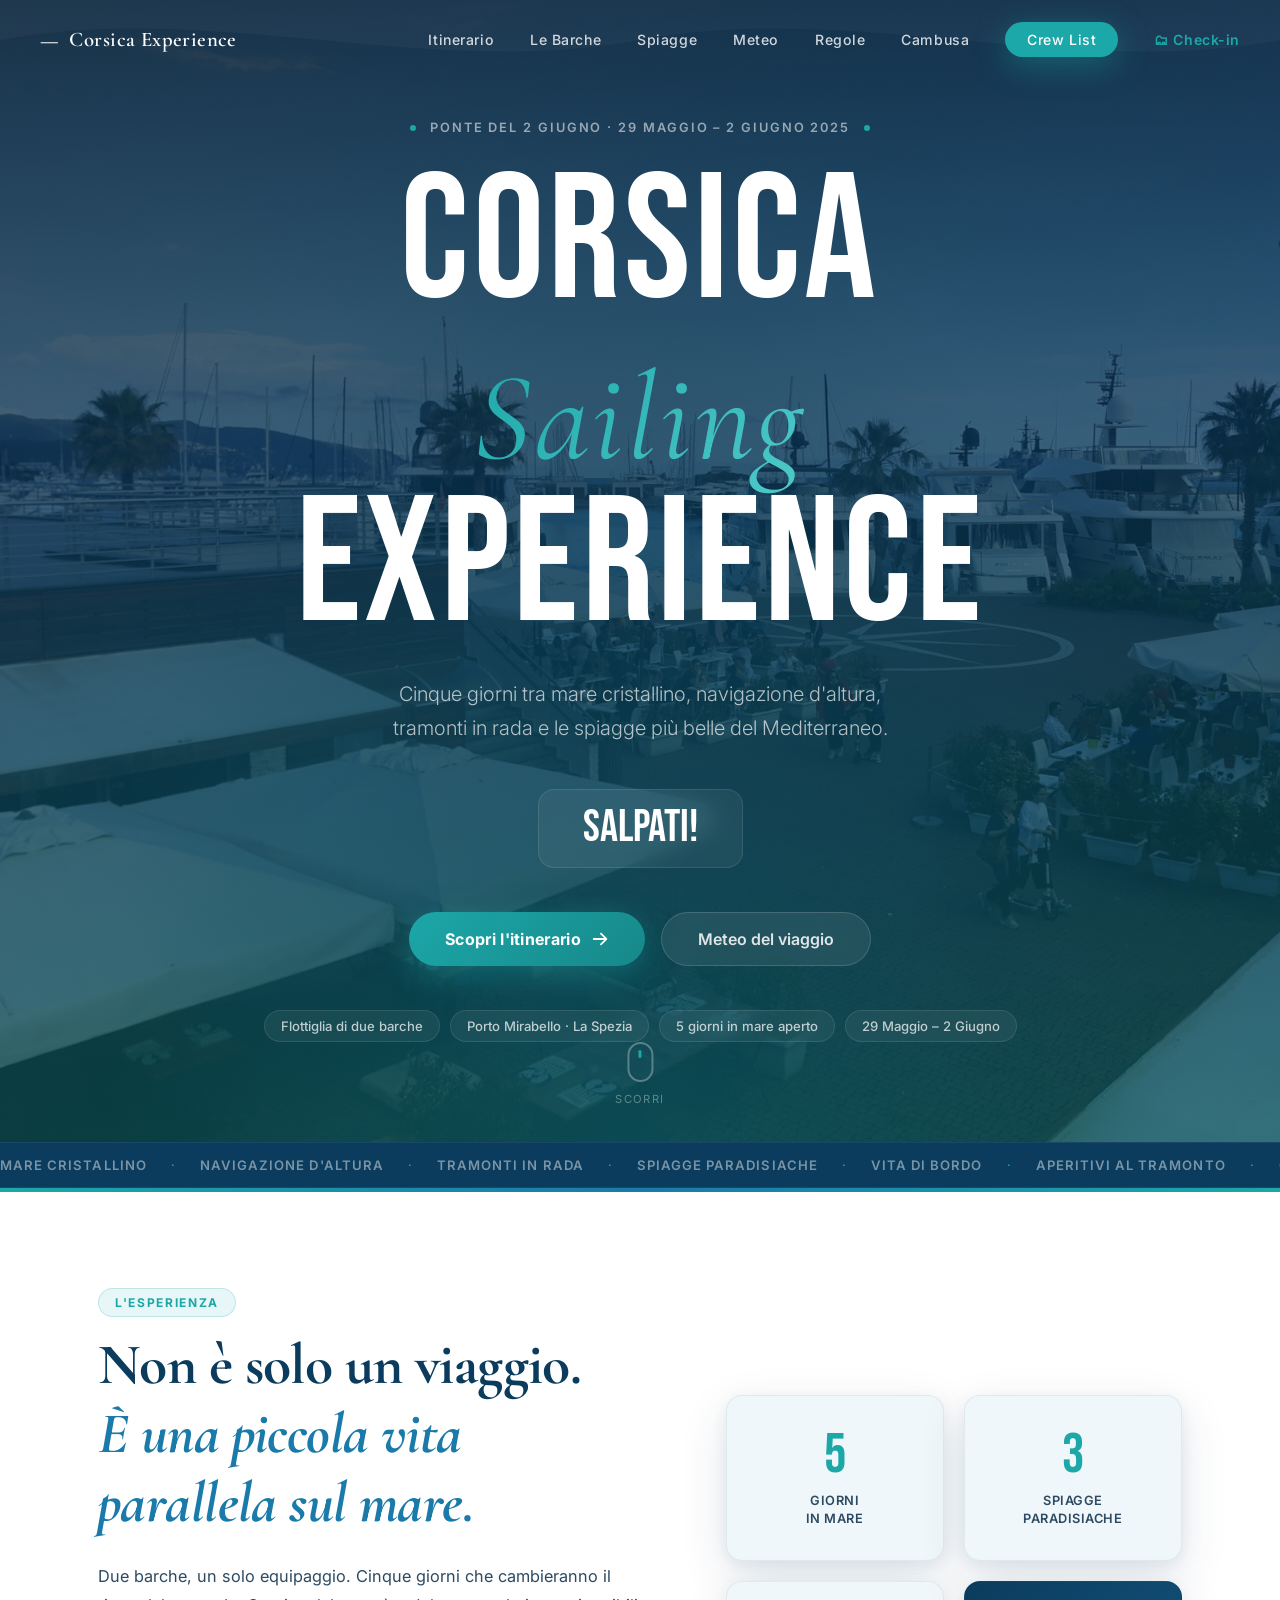
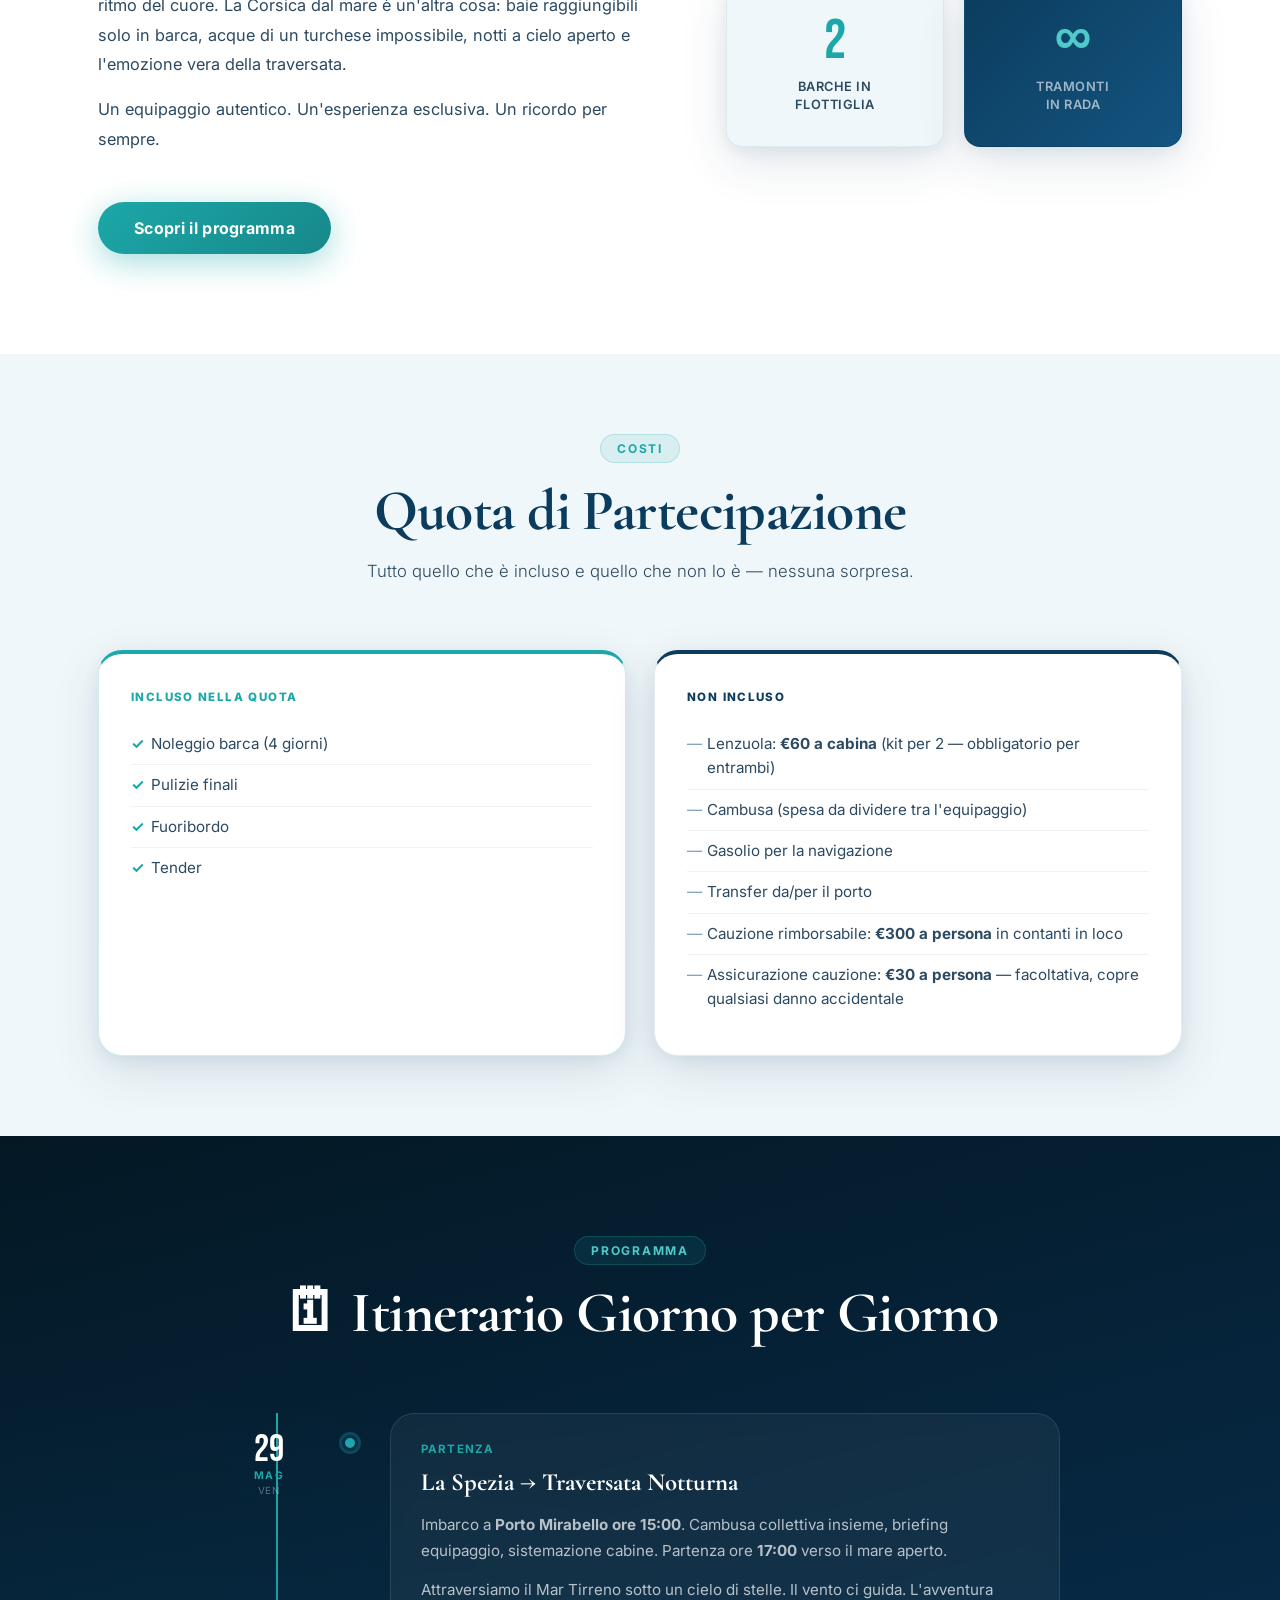
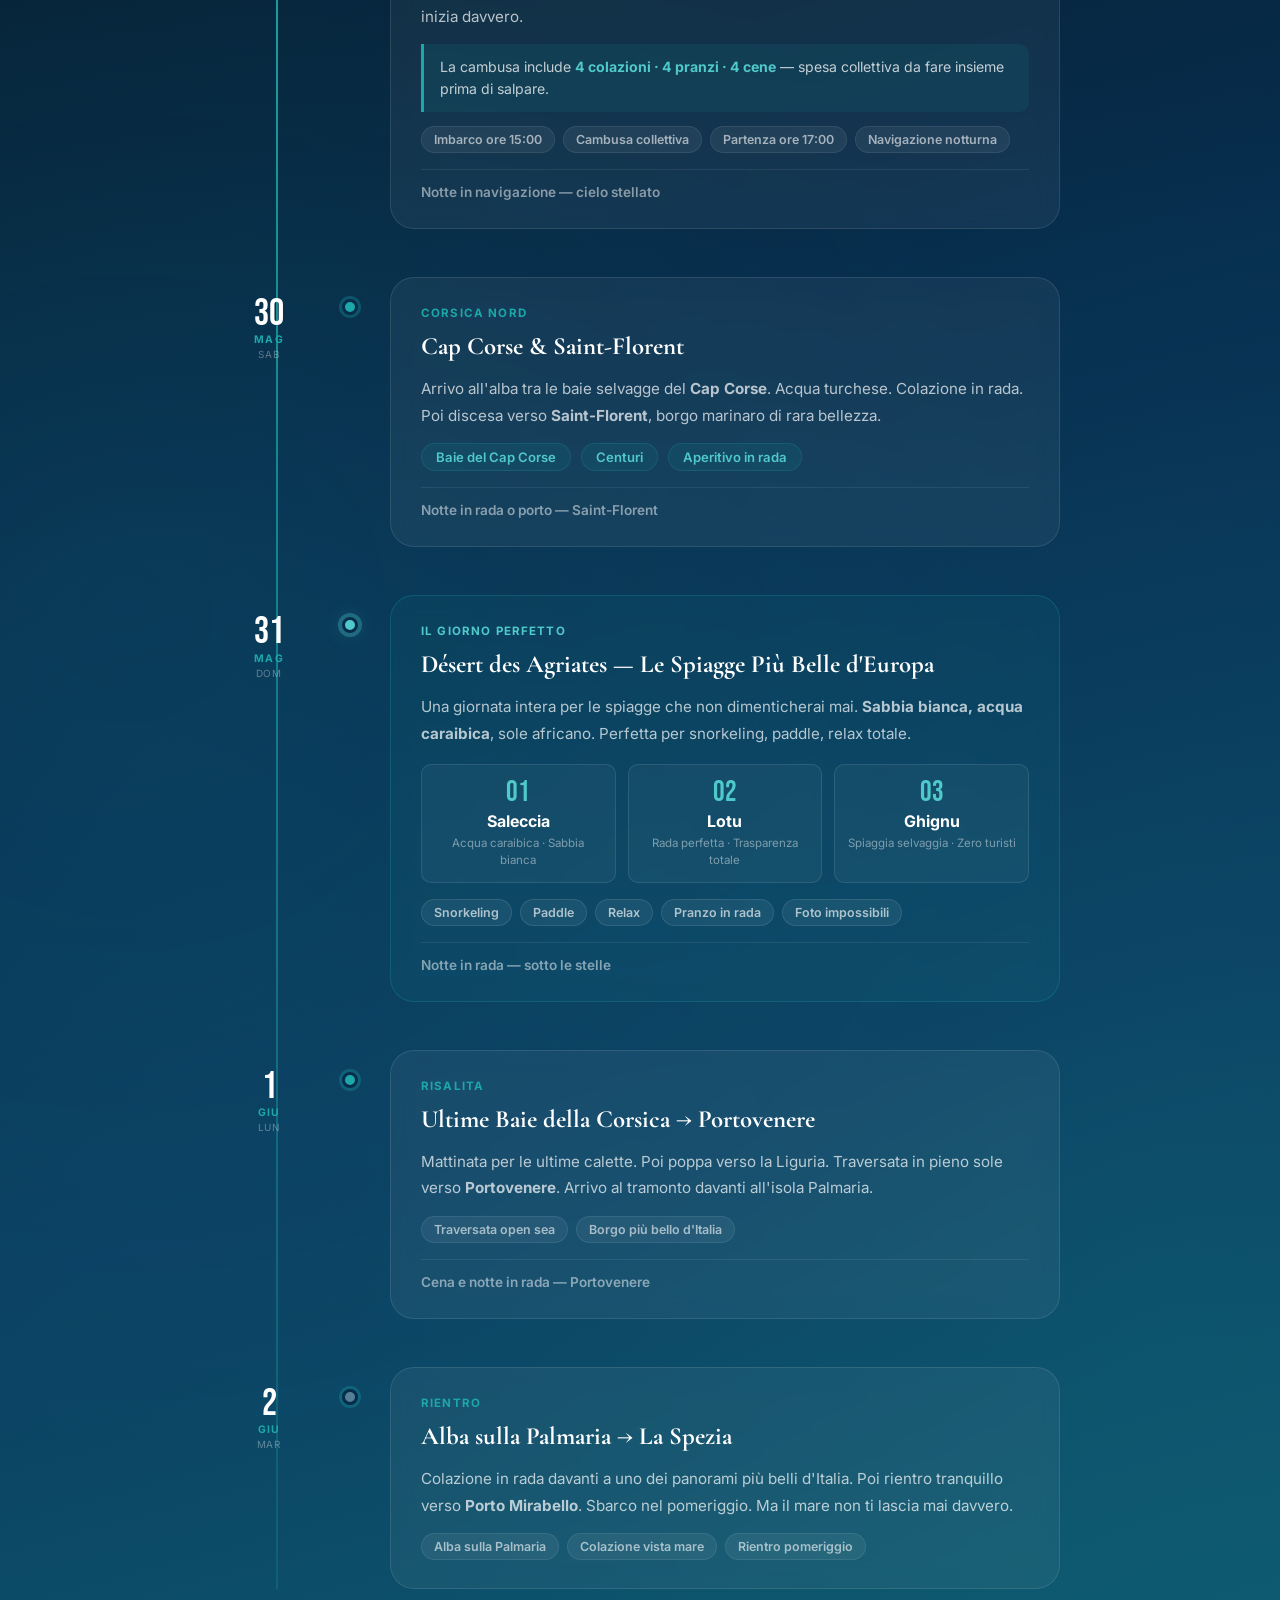
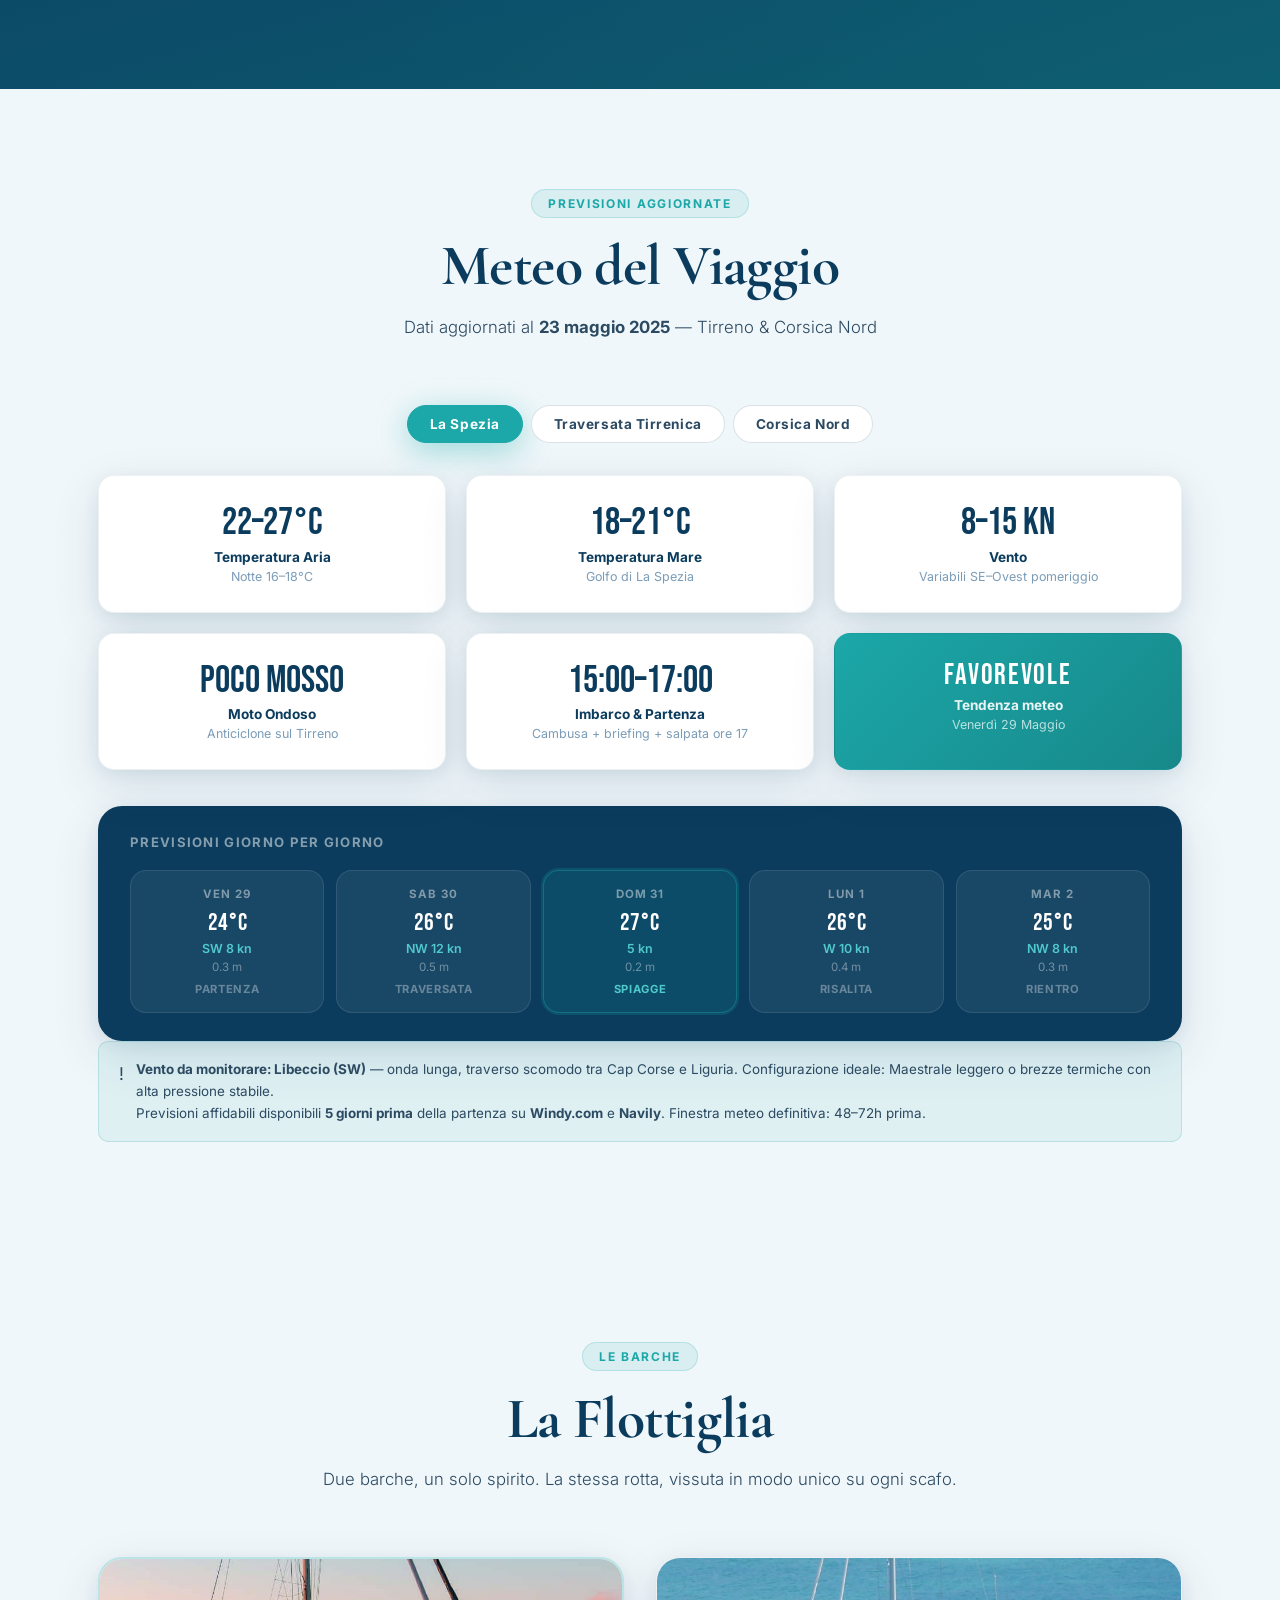
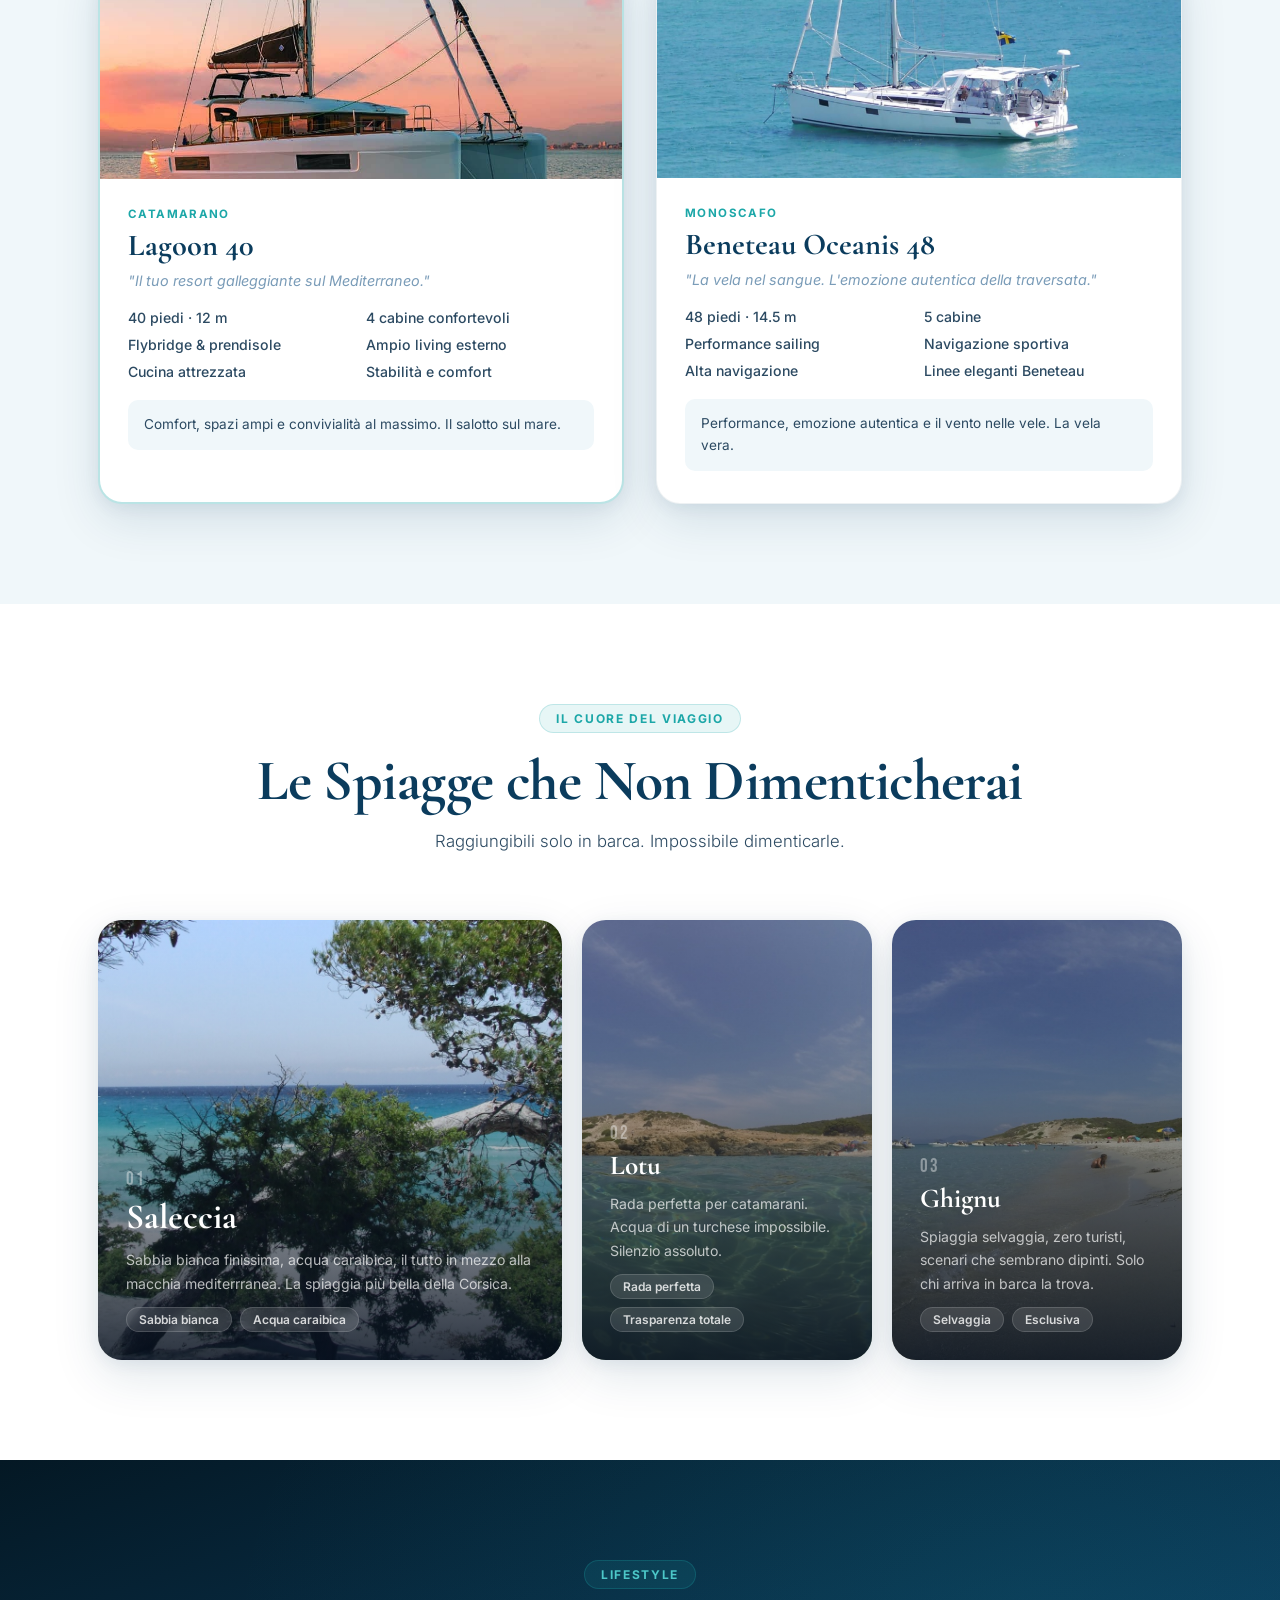
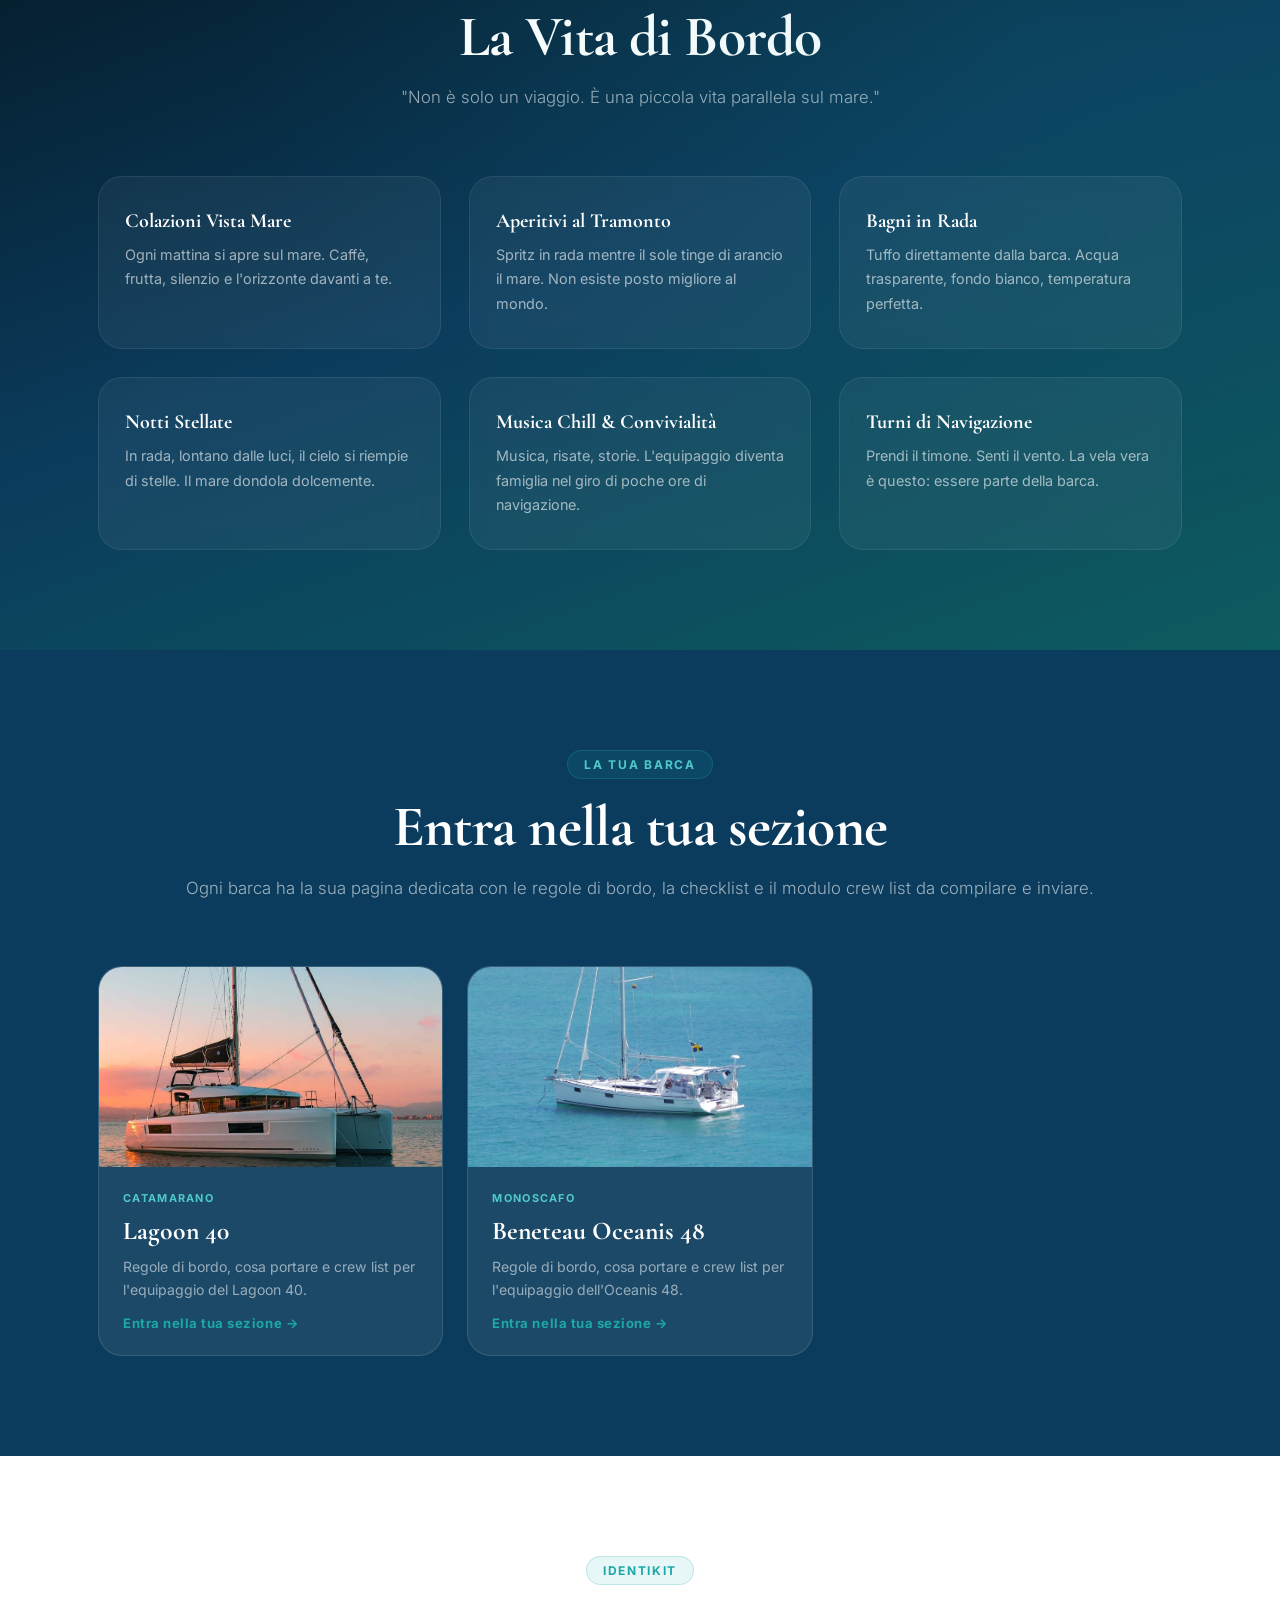
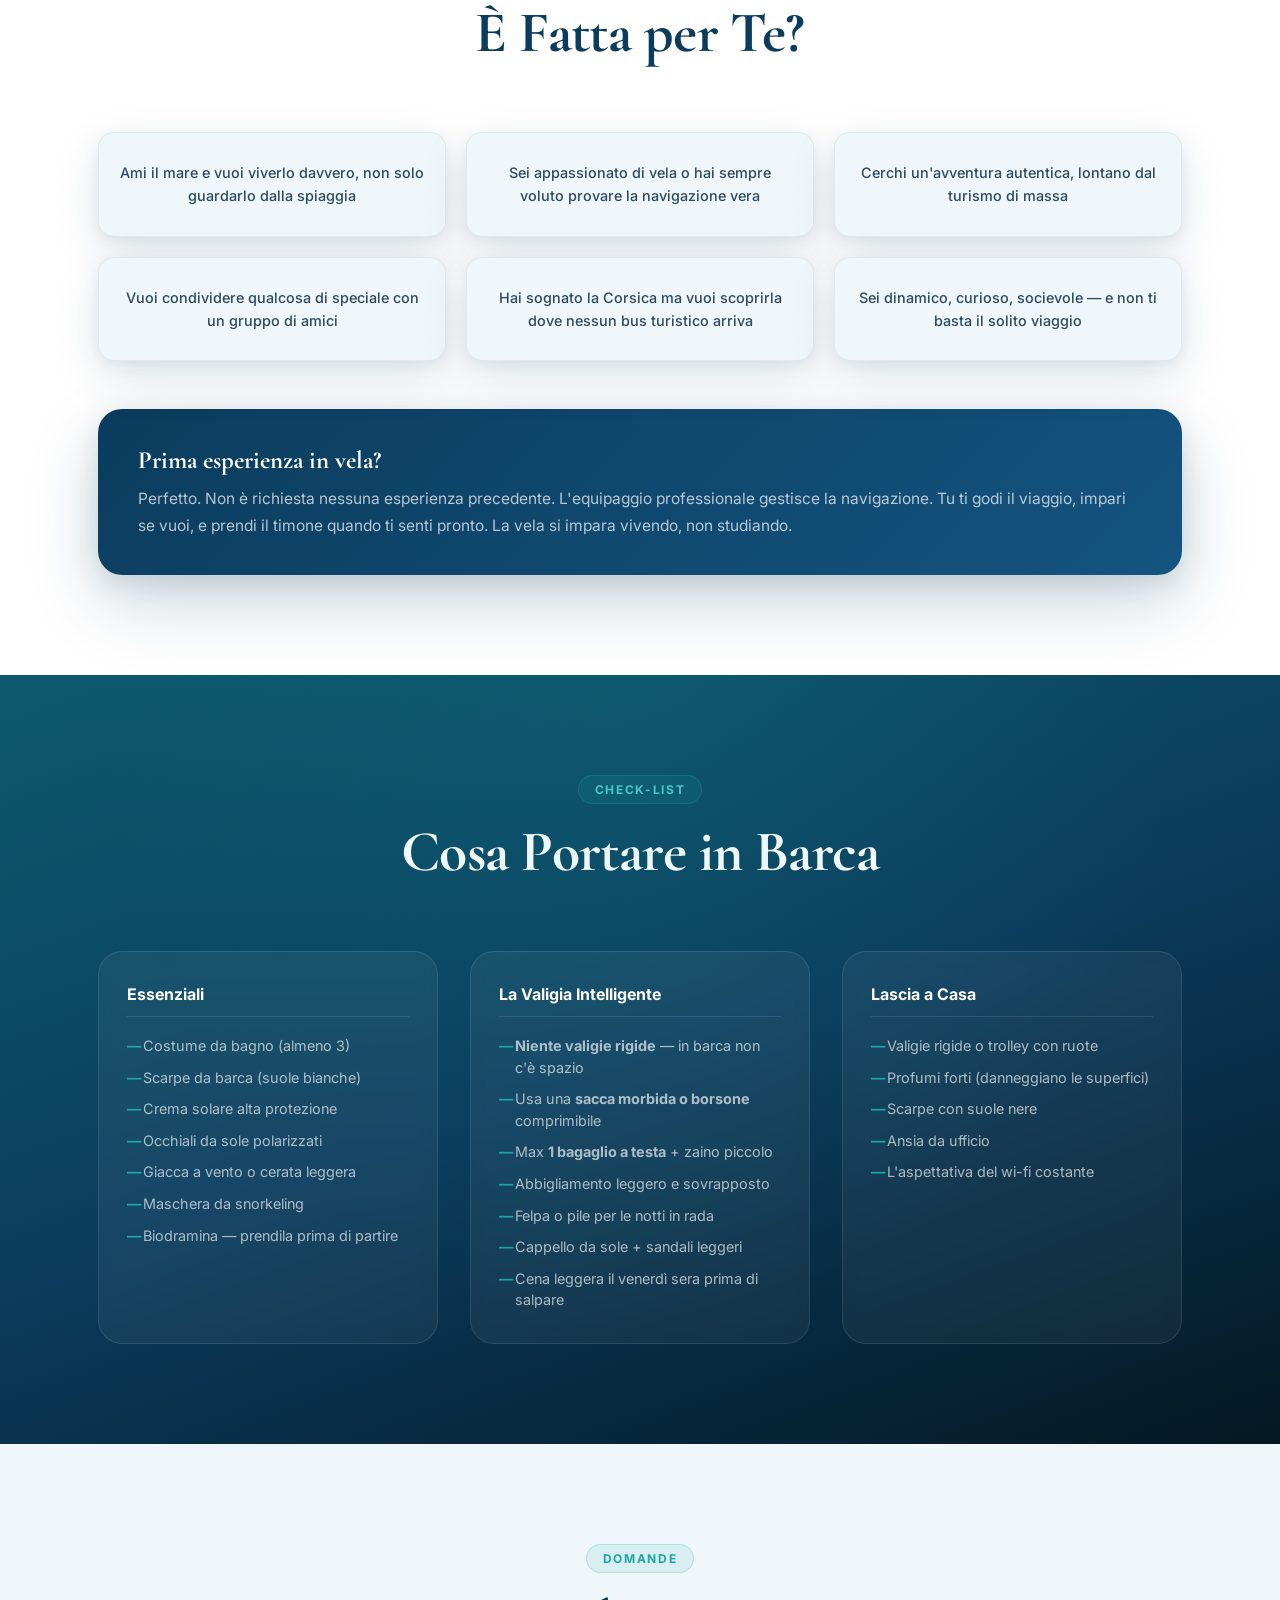
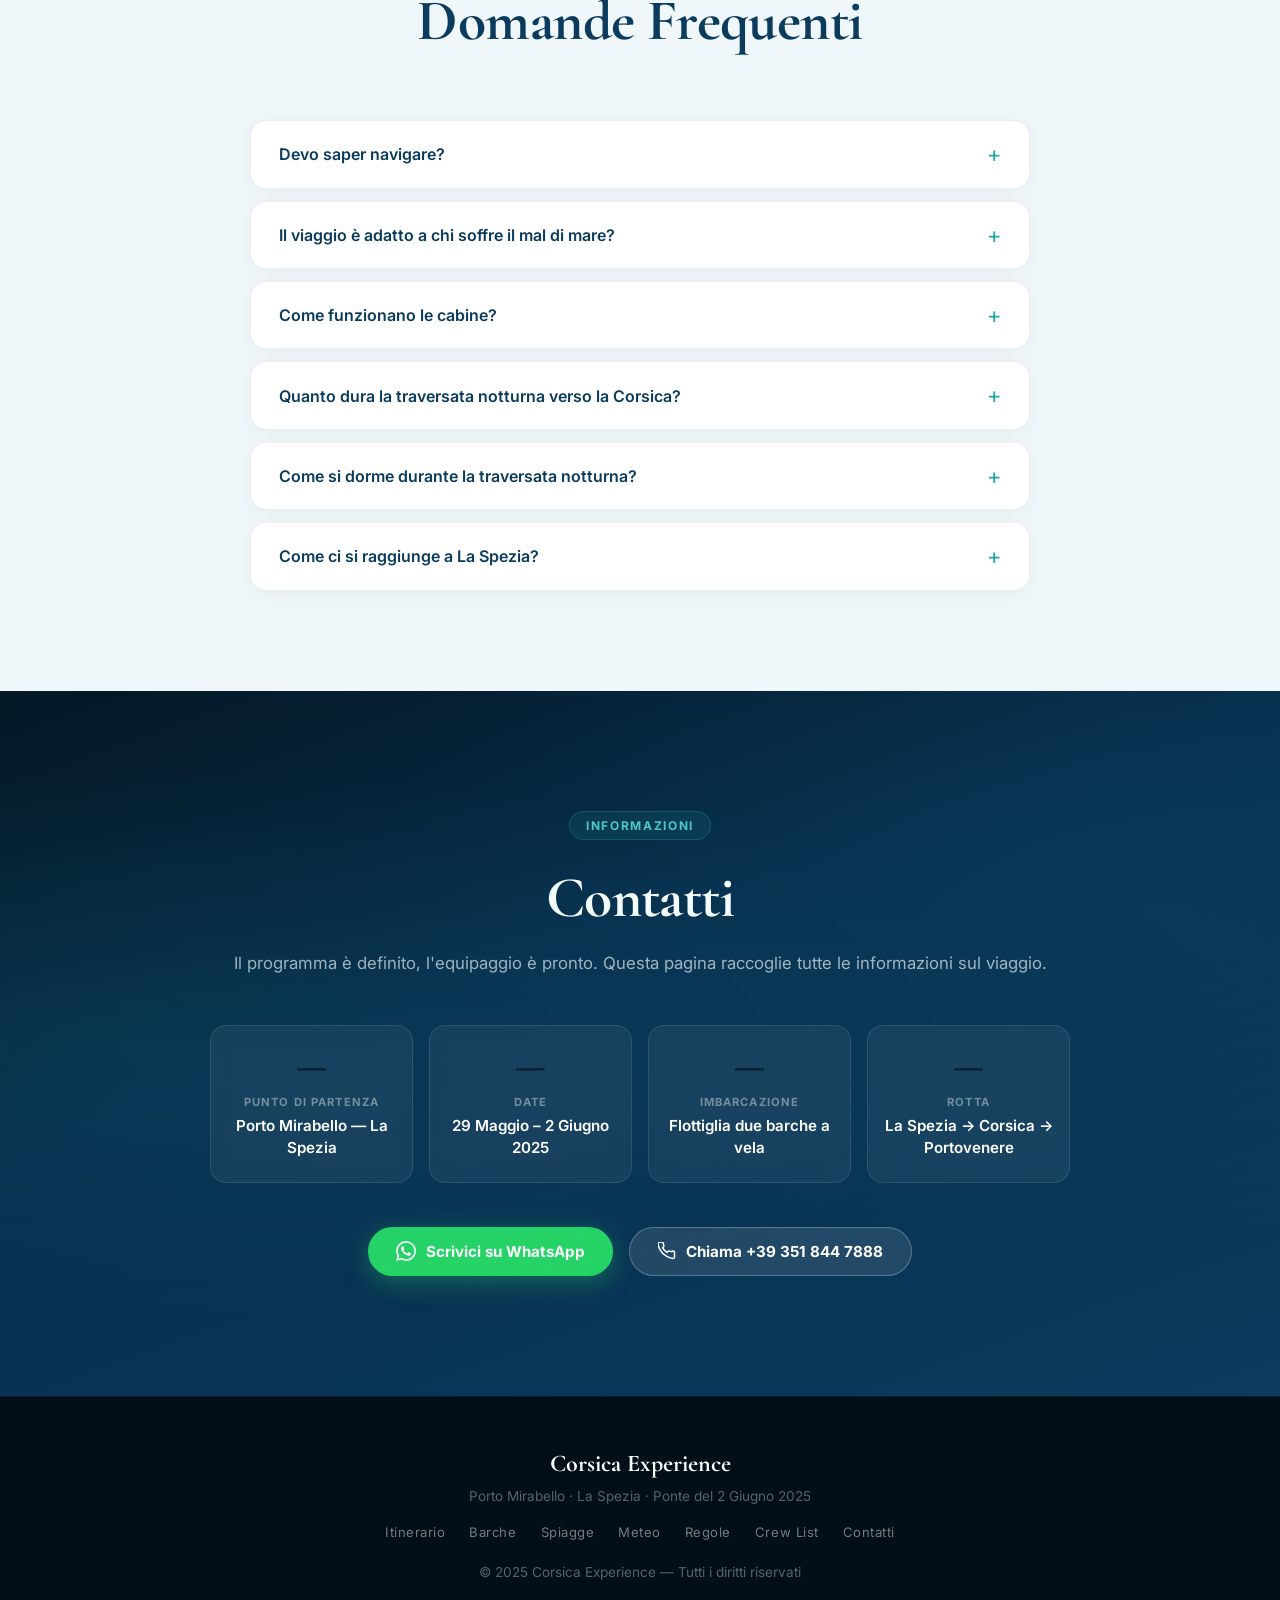
==== commit cc986851: "Aggiungi checklist cambusa protetta" ====
--- a/index.html
+++ b/index.html
@@ -38,6 +38,7 @@
         <a href="#spiagge">Spiagge</a>
         <a href="#meteo">Meteo</a>
         <a href="regole.html">Regole</a>
+        <a href="cambusa.html">Cambusa</a>
         <a href="crewlist.html" class="nav-cta">Crew List</a>
         <a href="checkin.html" style="color:var(--turq);font-weight:600">🗂 Check-in</a>
       </div>
@@ -51,6 +52,7 @@
       <a href="#spiagge">Spiagge</a>
       <a href="#meteo">Meteo</a>
       <a href="regole.html">Regole</a>
+      <a href="cambusa.html">Cambusa</a>
       <a href="crewlist.html">Crew List</a>
       <a href="checkin.html" style="color:var(--turq);font-weight:600">🗂 Check-in Skipper</a>
       <a href="#contatti">Contatti</a>
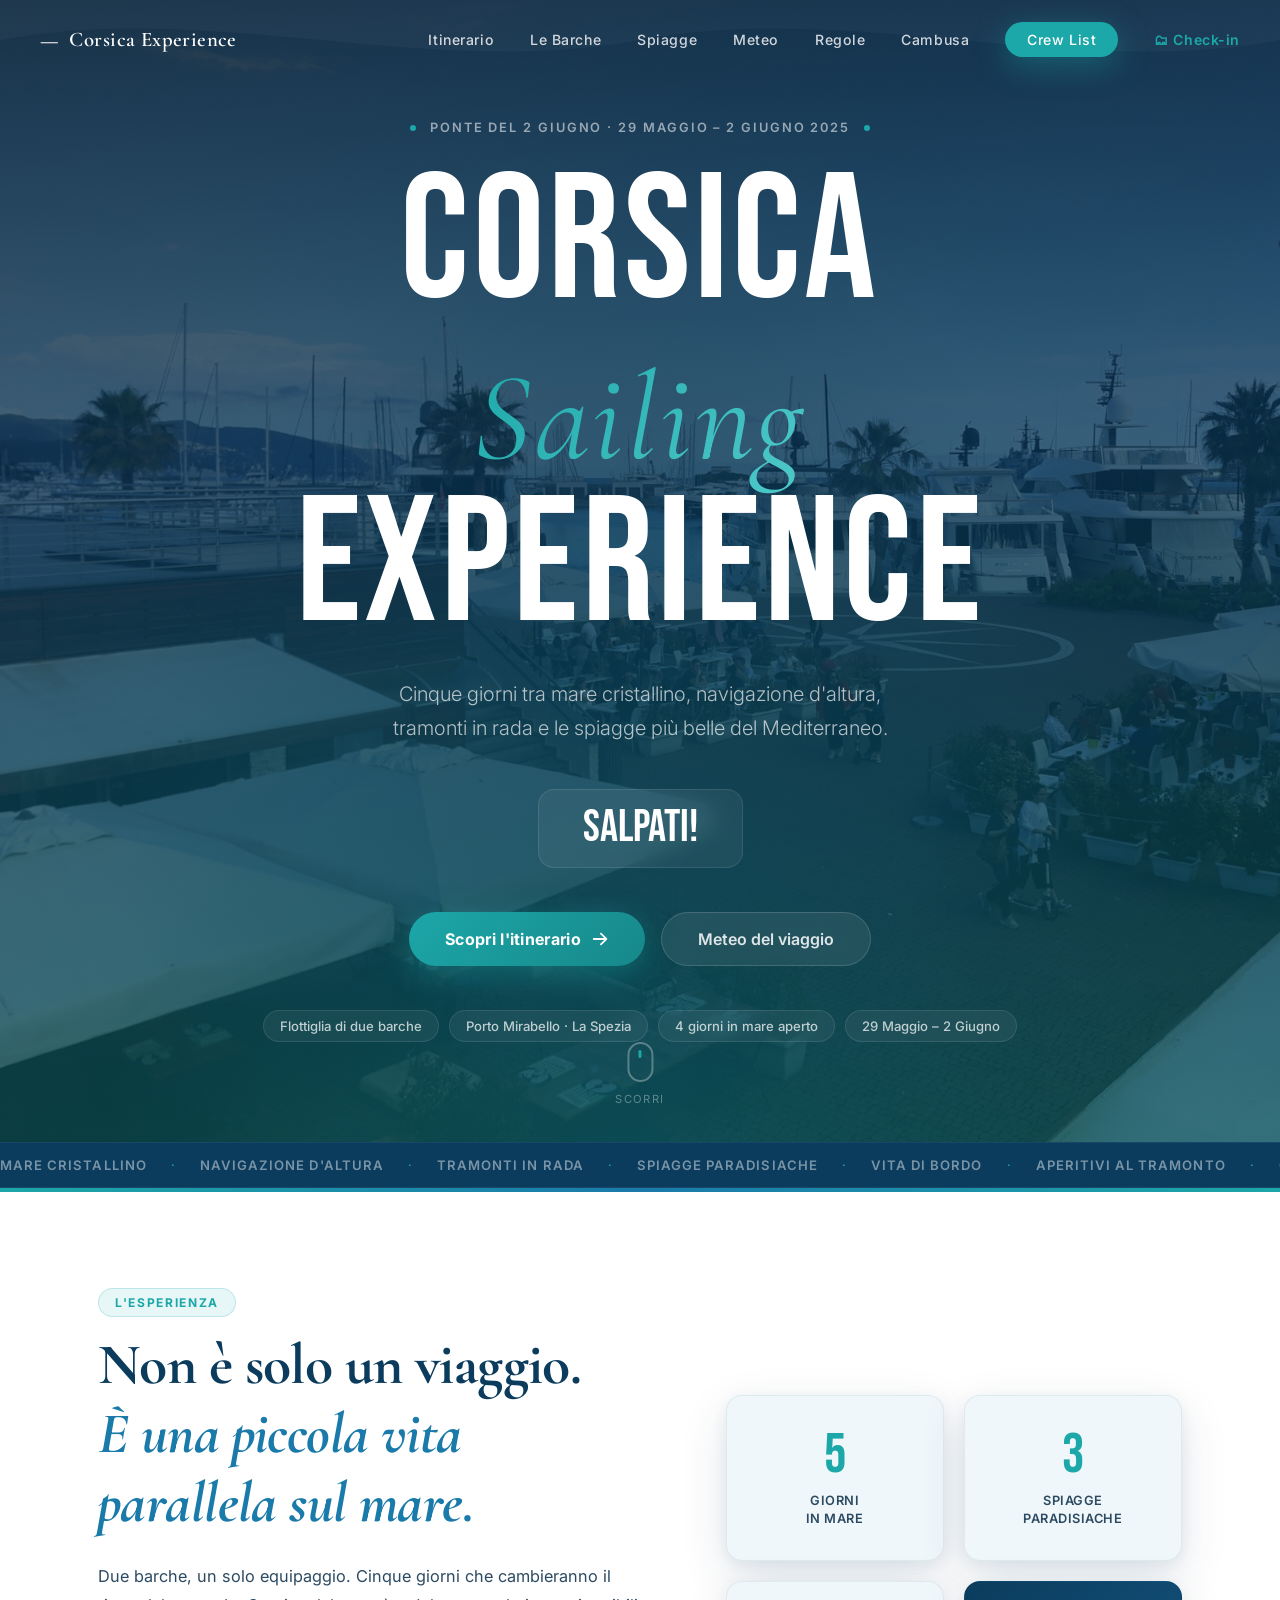
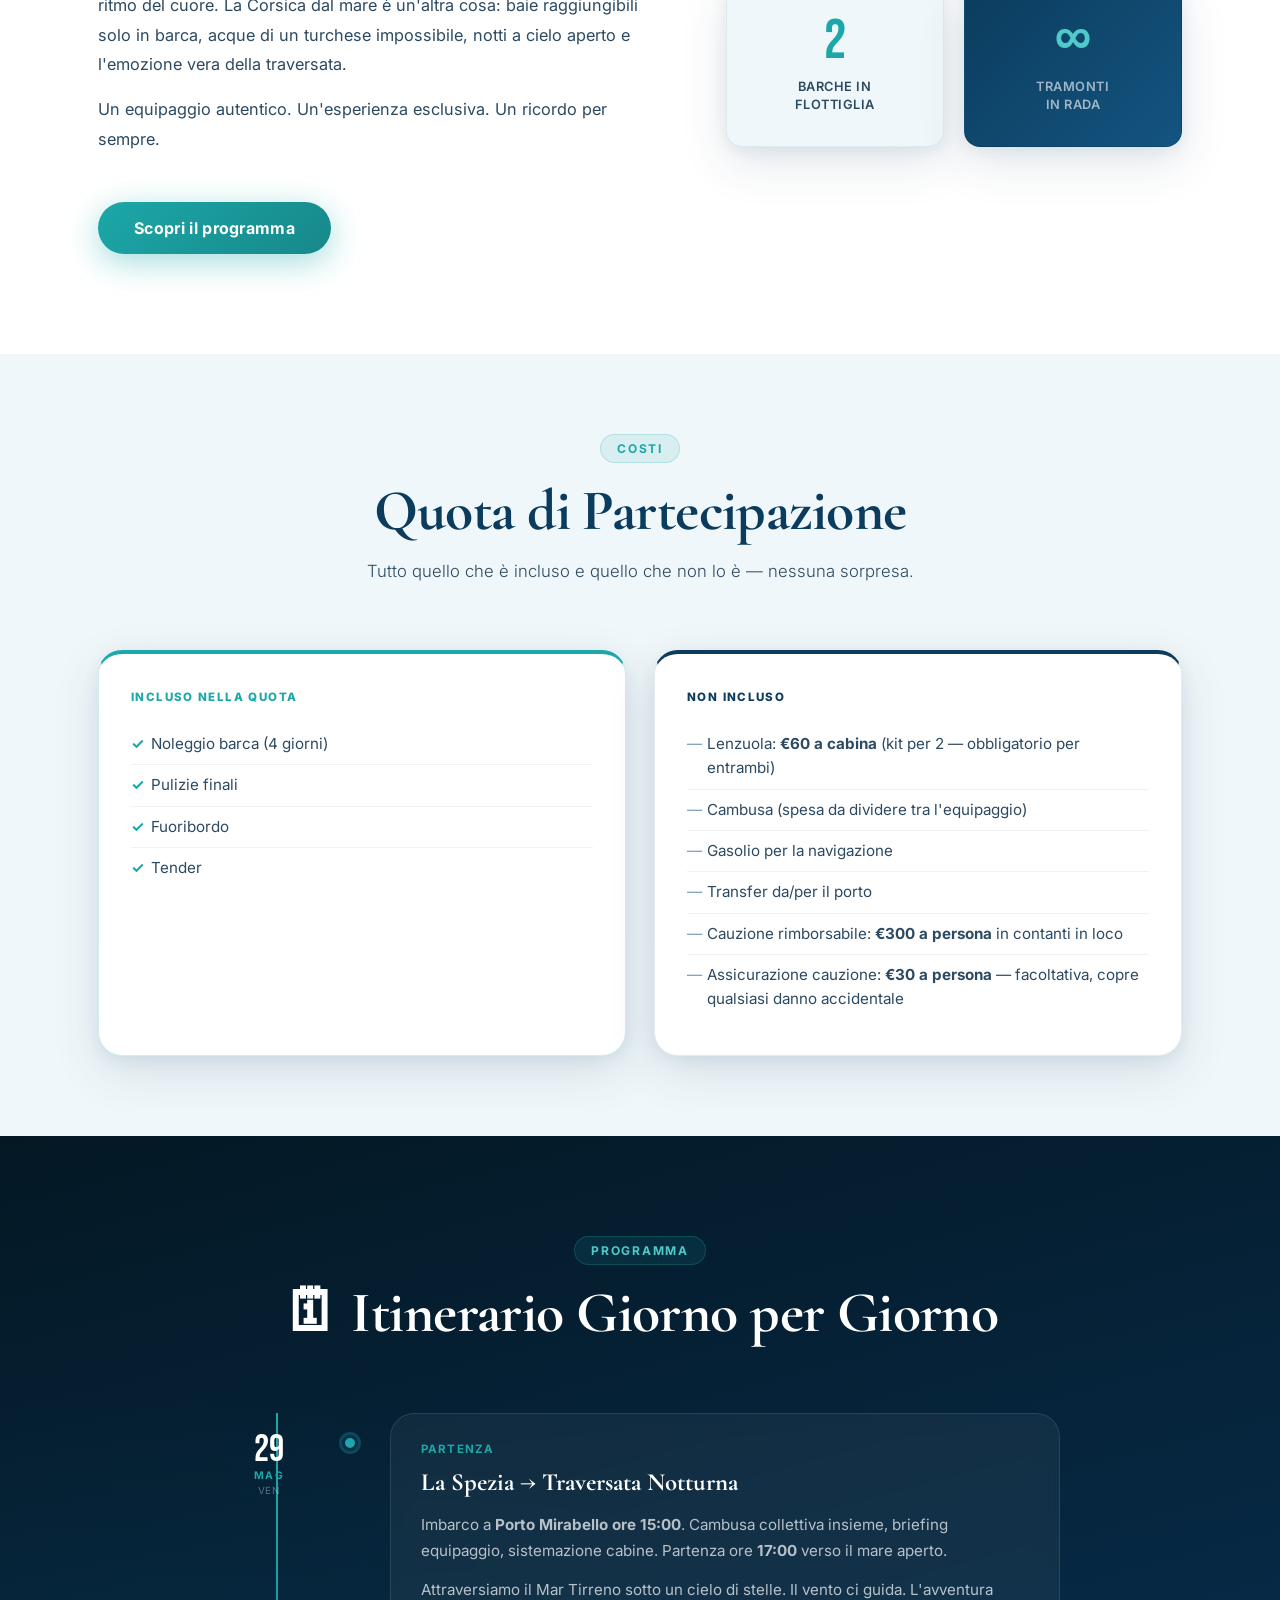
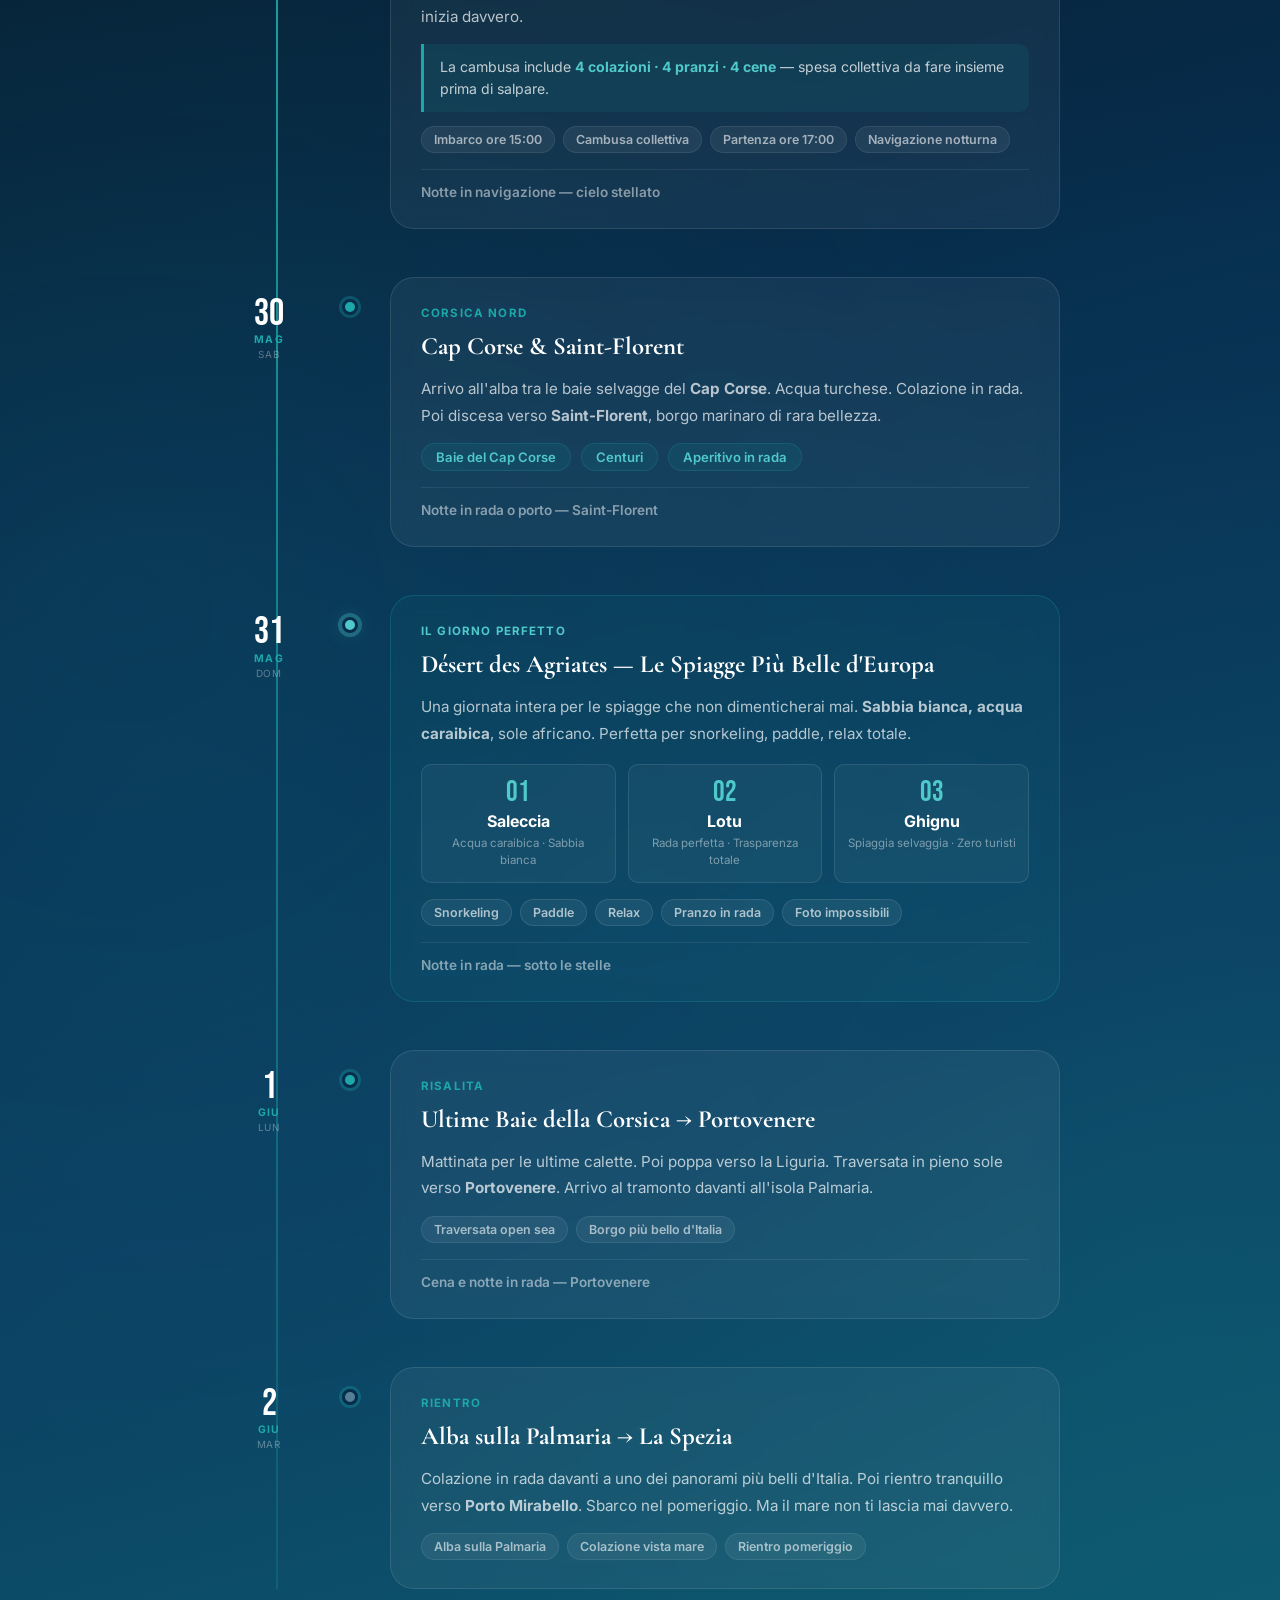
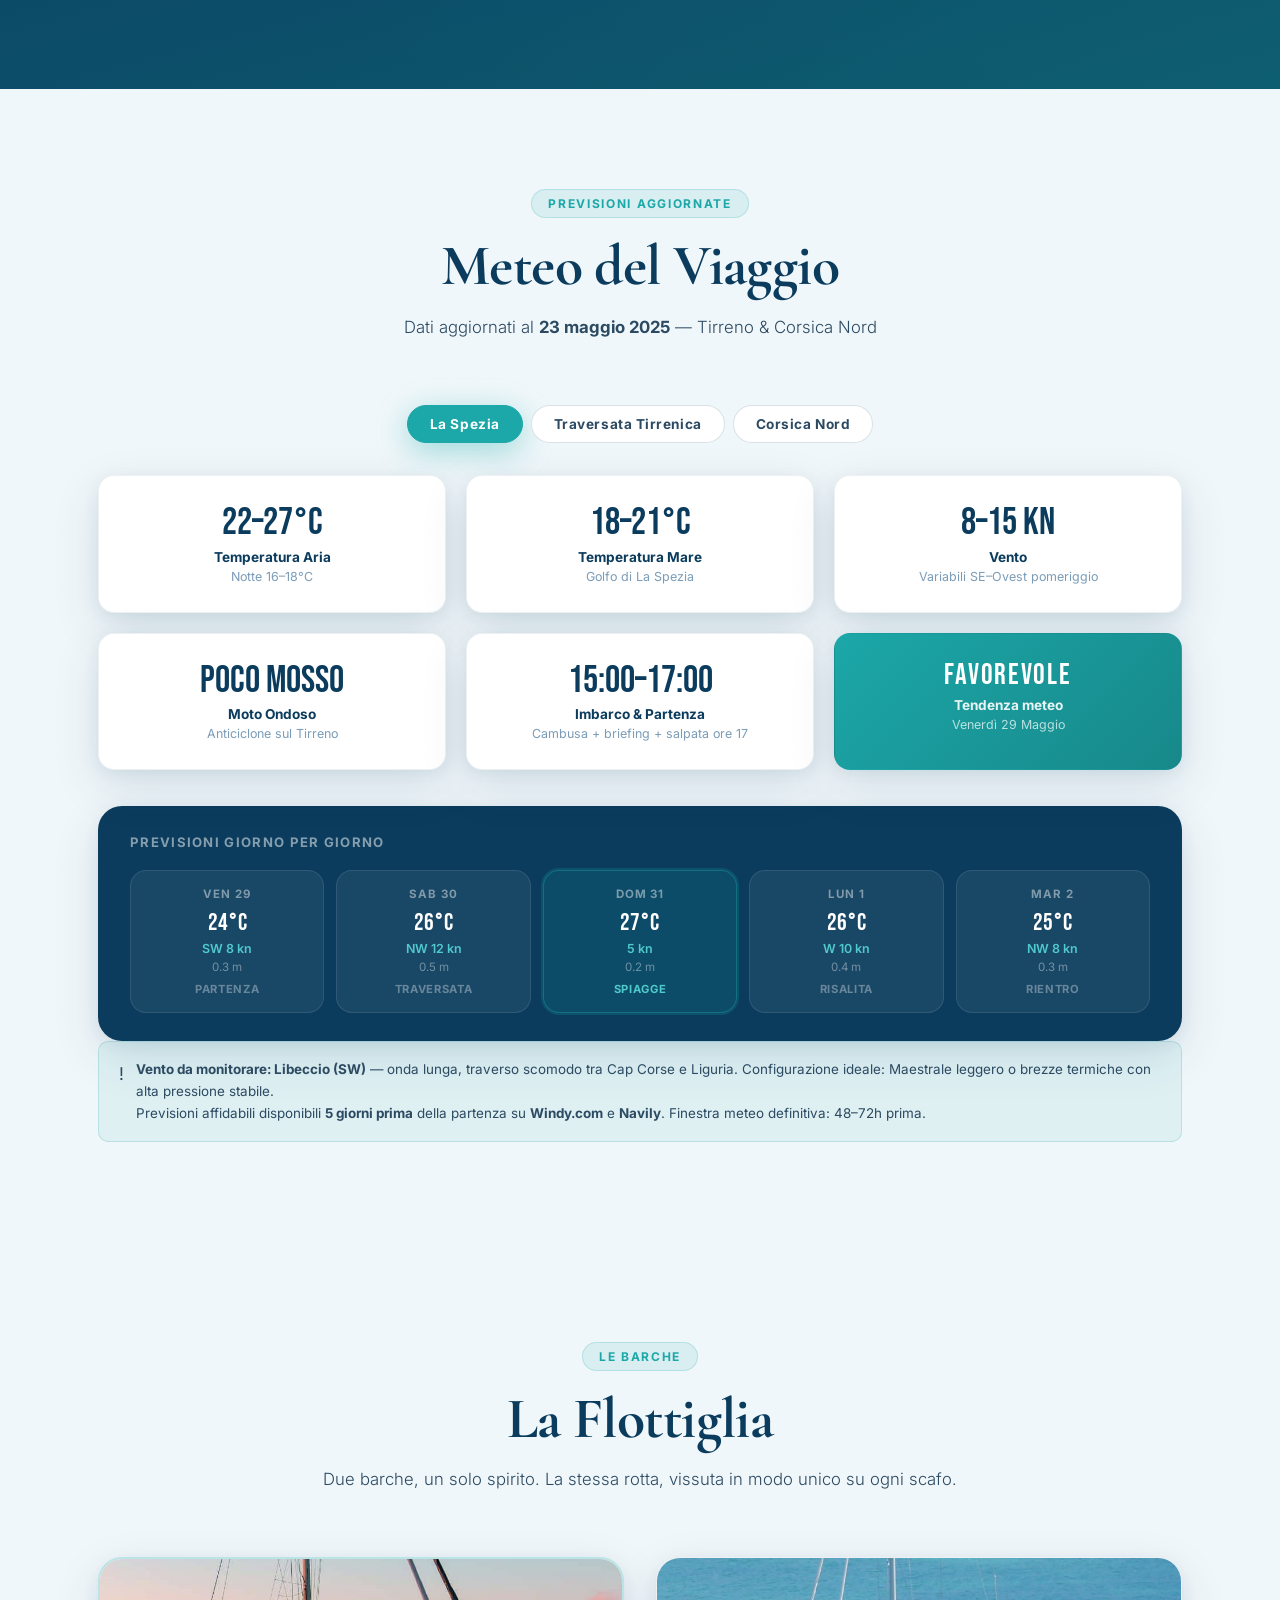
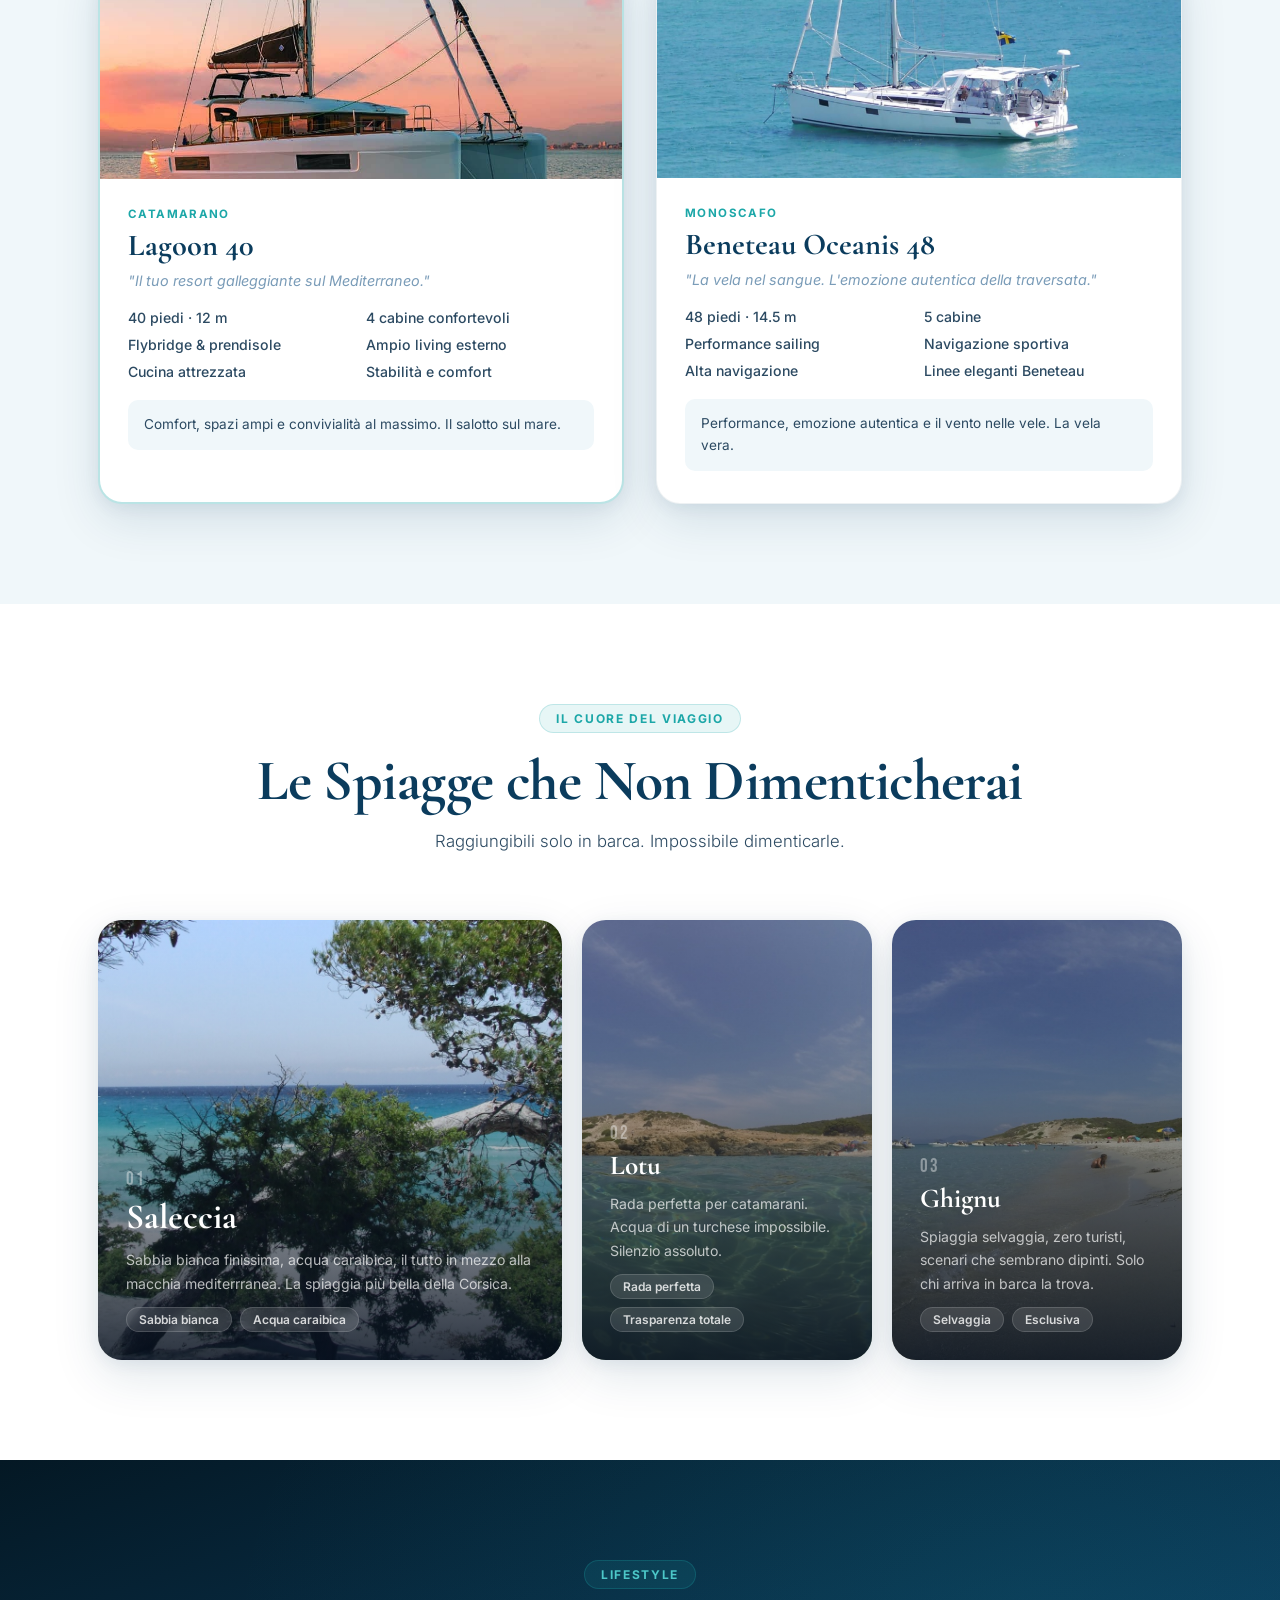
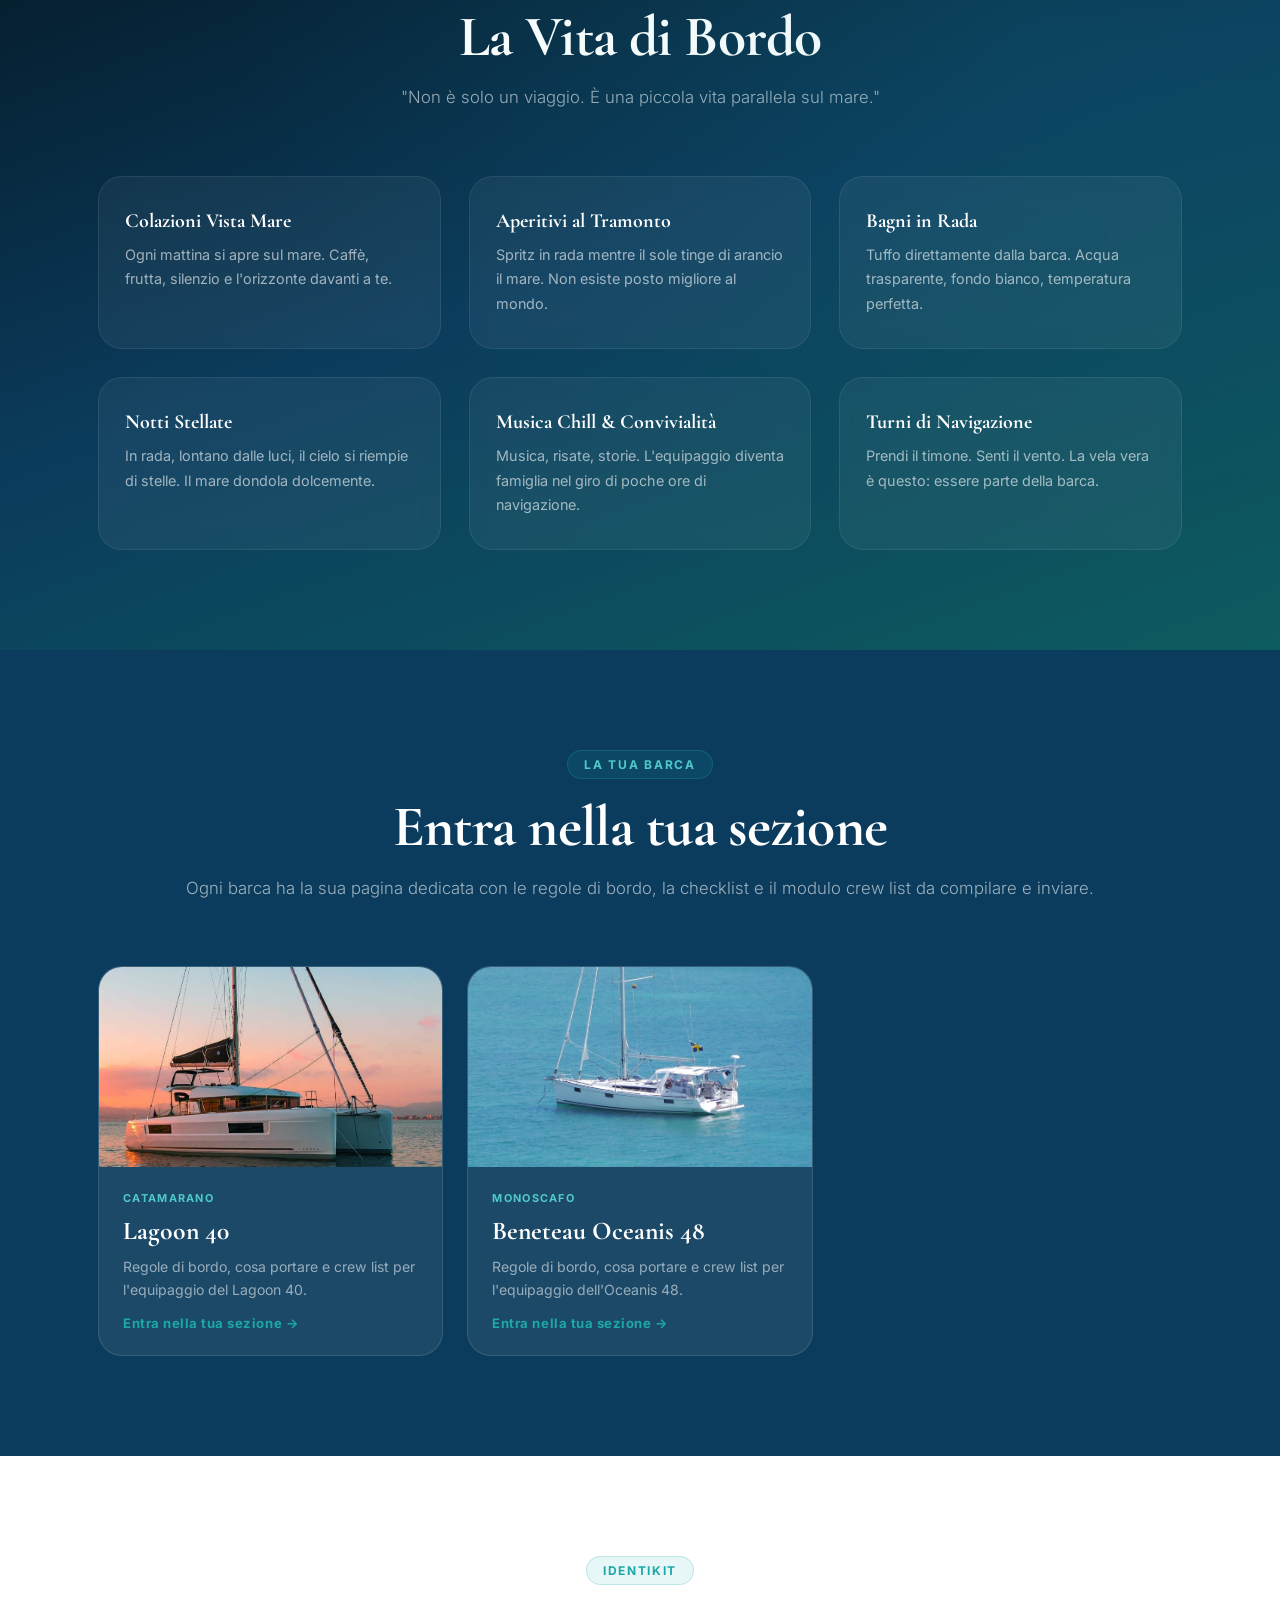
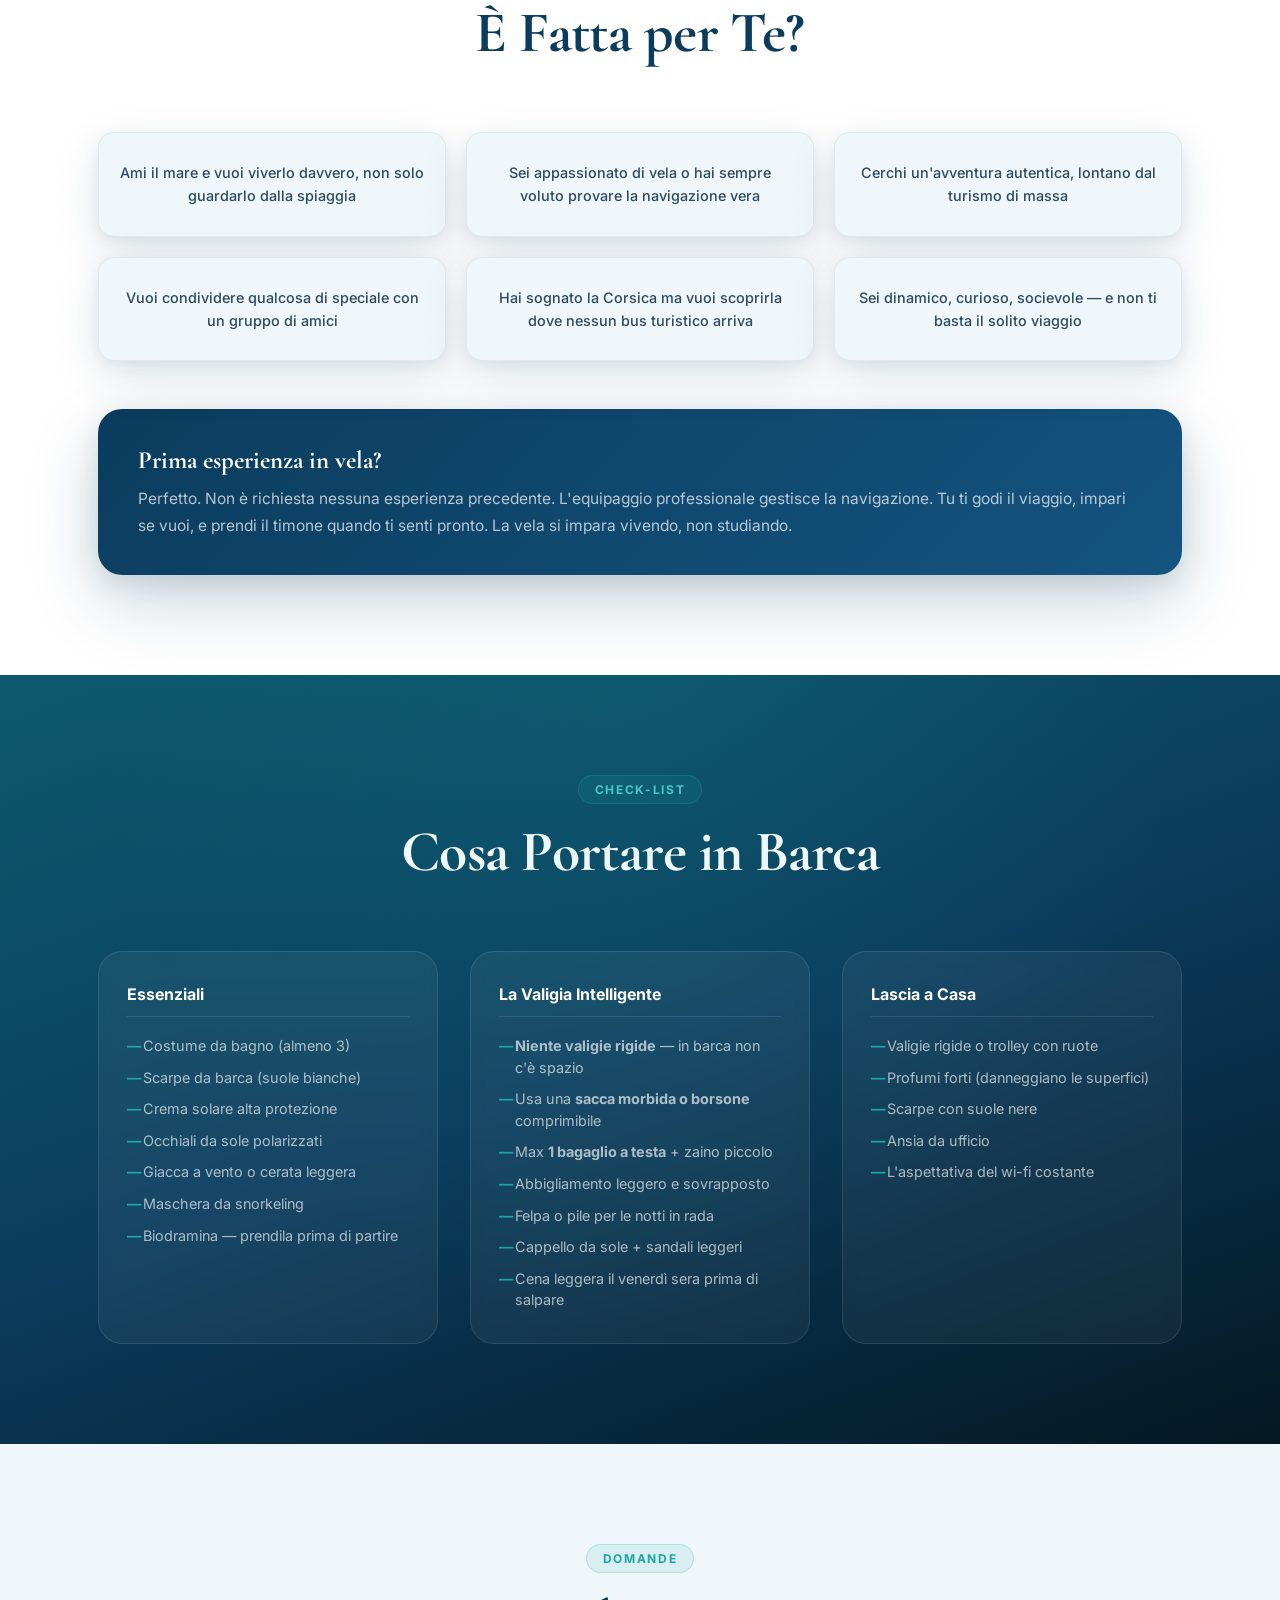
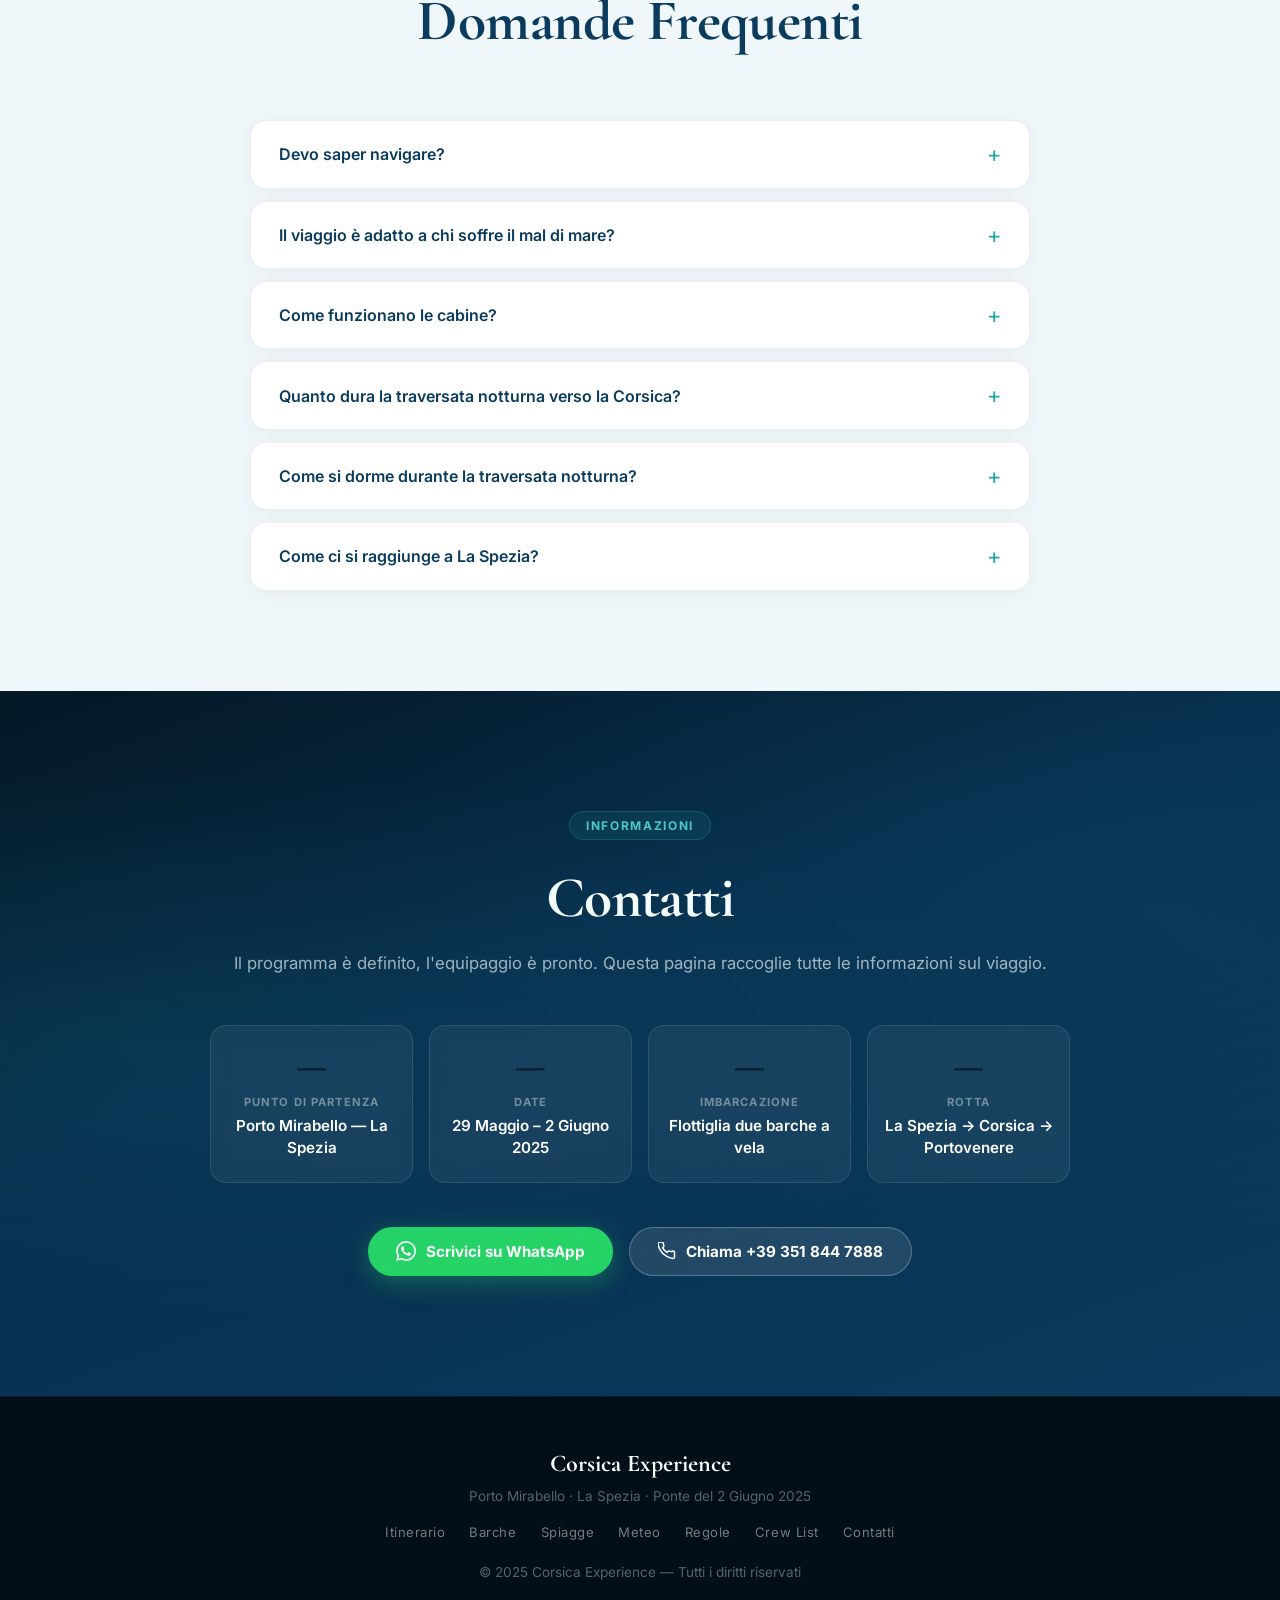
==== commit b7d3ae54: "Fix: rimuove ref Atlantica da check-in selector, corregge 5→4 giorni Co-Authored-By: Claude Sonnet 4" ====
--- a/index.html
+++ b/index.html
@@ -120,7 +120,7 @@
       <div class="hero-badges reveal-up d5">
         <div class="badge">Flottiglia di due barche</div>
         <div class="badge">Porto Mirabello · La Spezia</div>
-        <div class="badge">5 giorni in mare aperto</div>
+        <div class="badge">4 giorni in mare aperto</div>
         <div class="badge">29 Maggio – 2 Giugno</div>
       </div>
     </div>
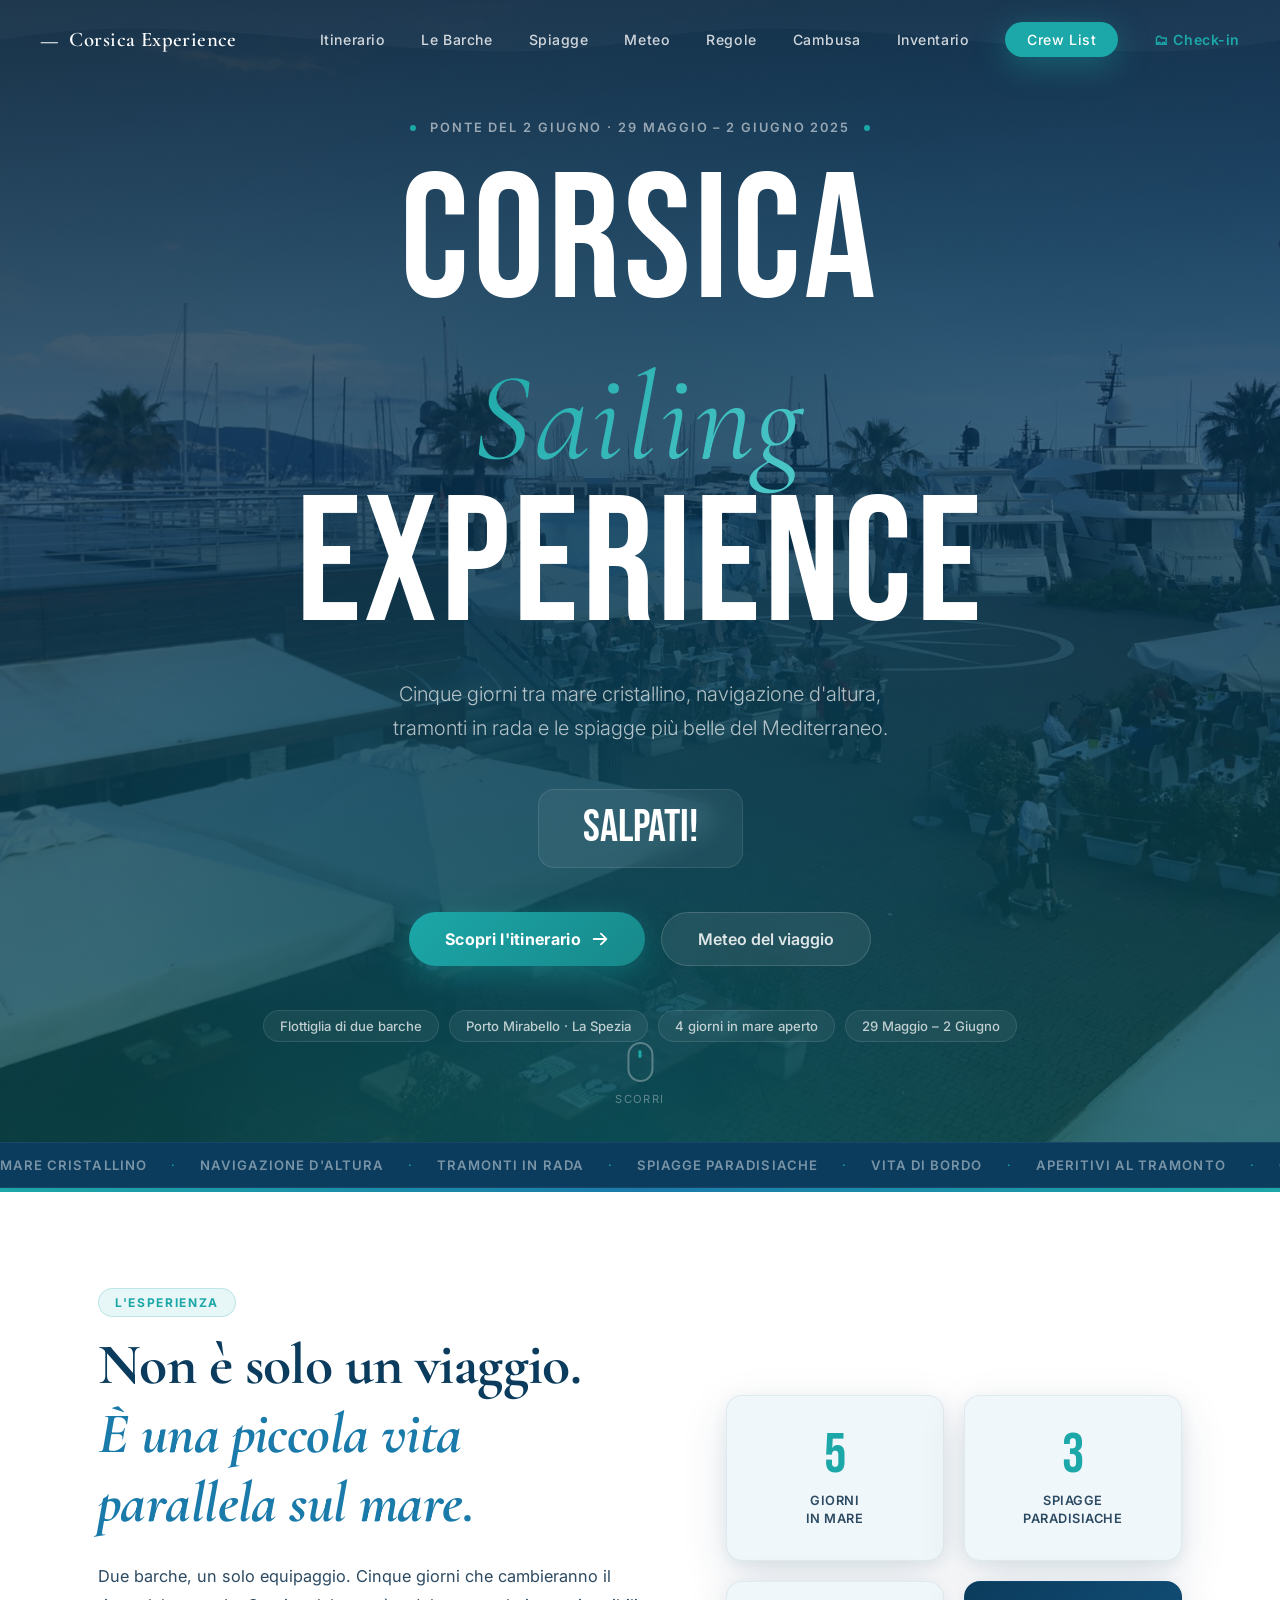
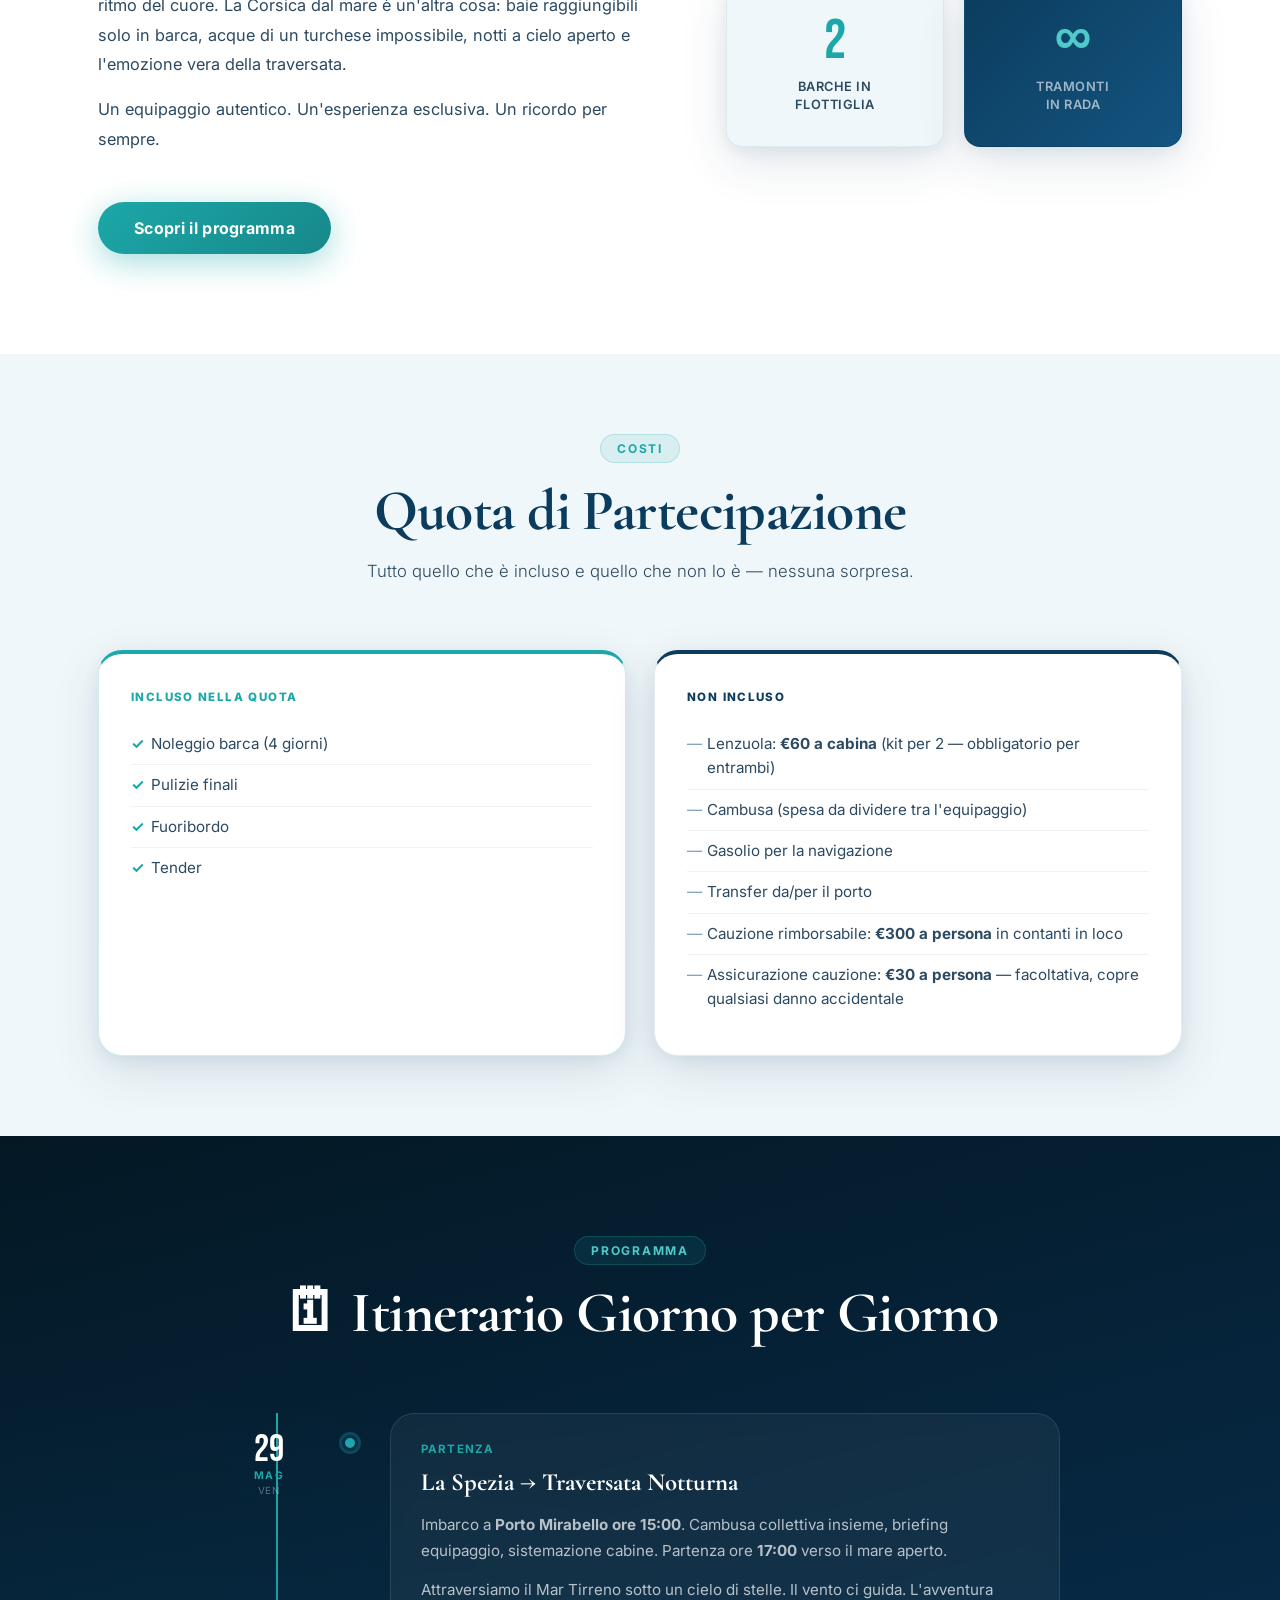
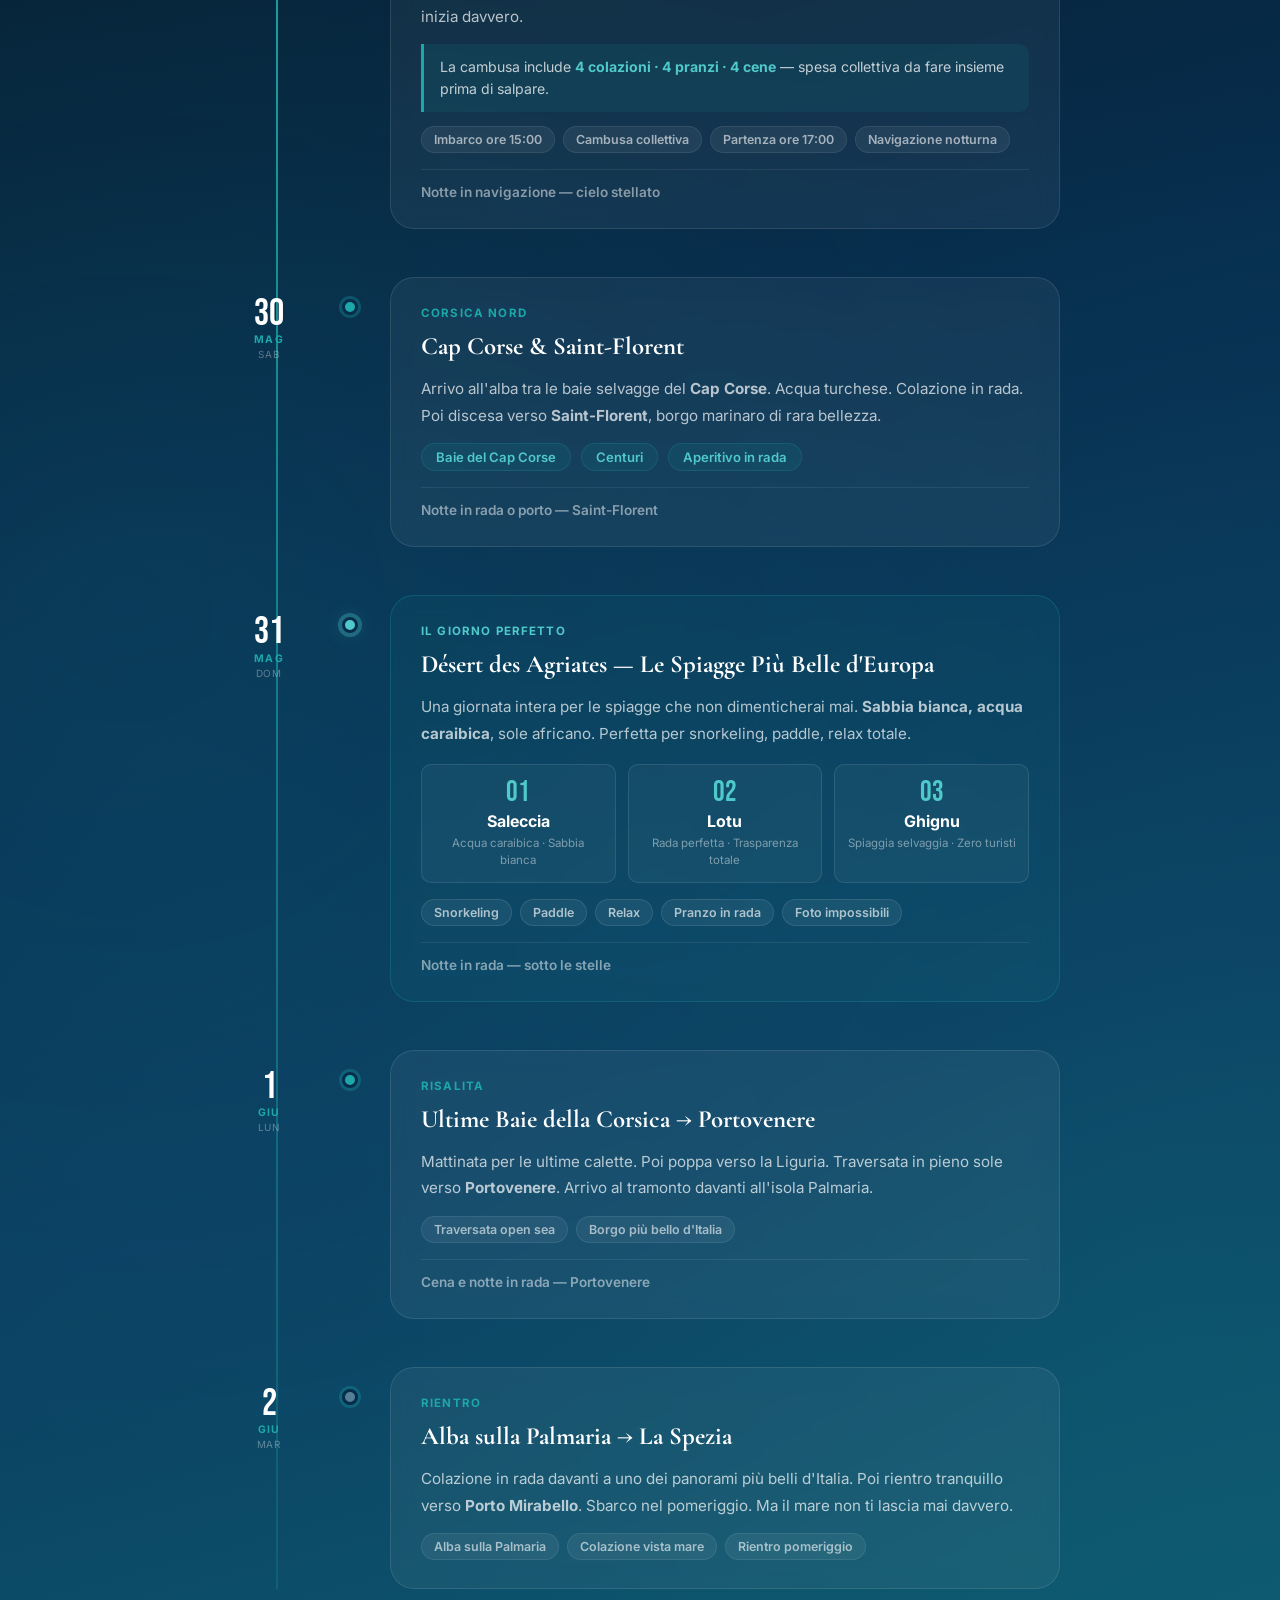
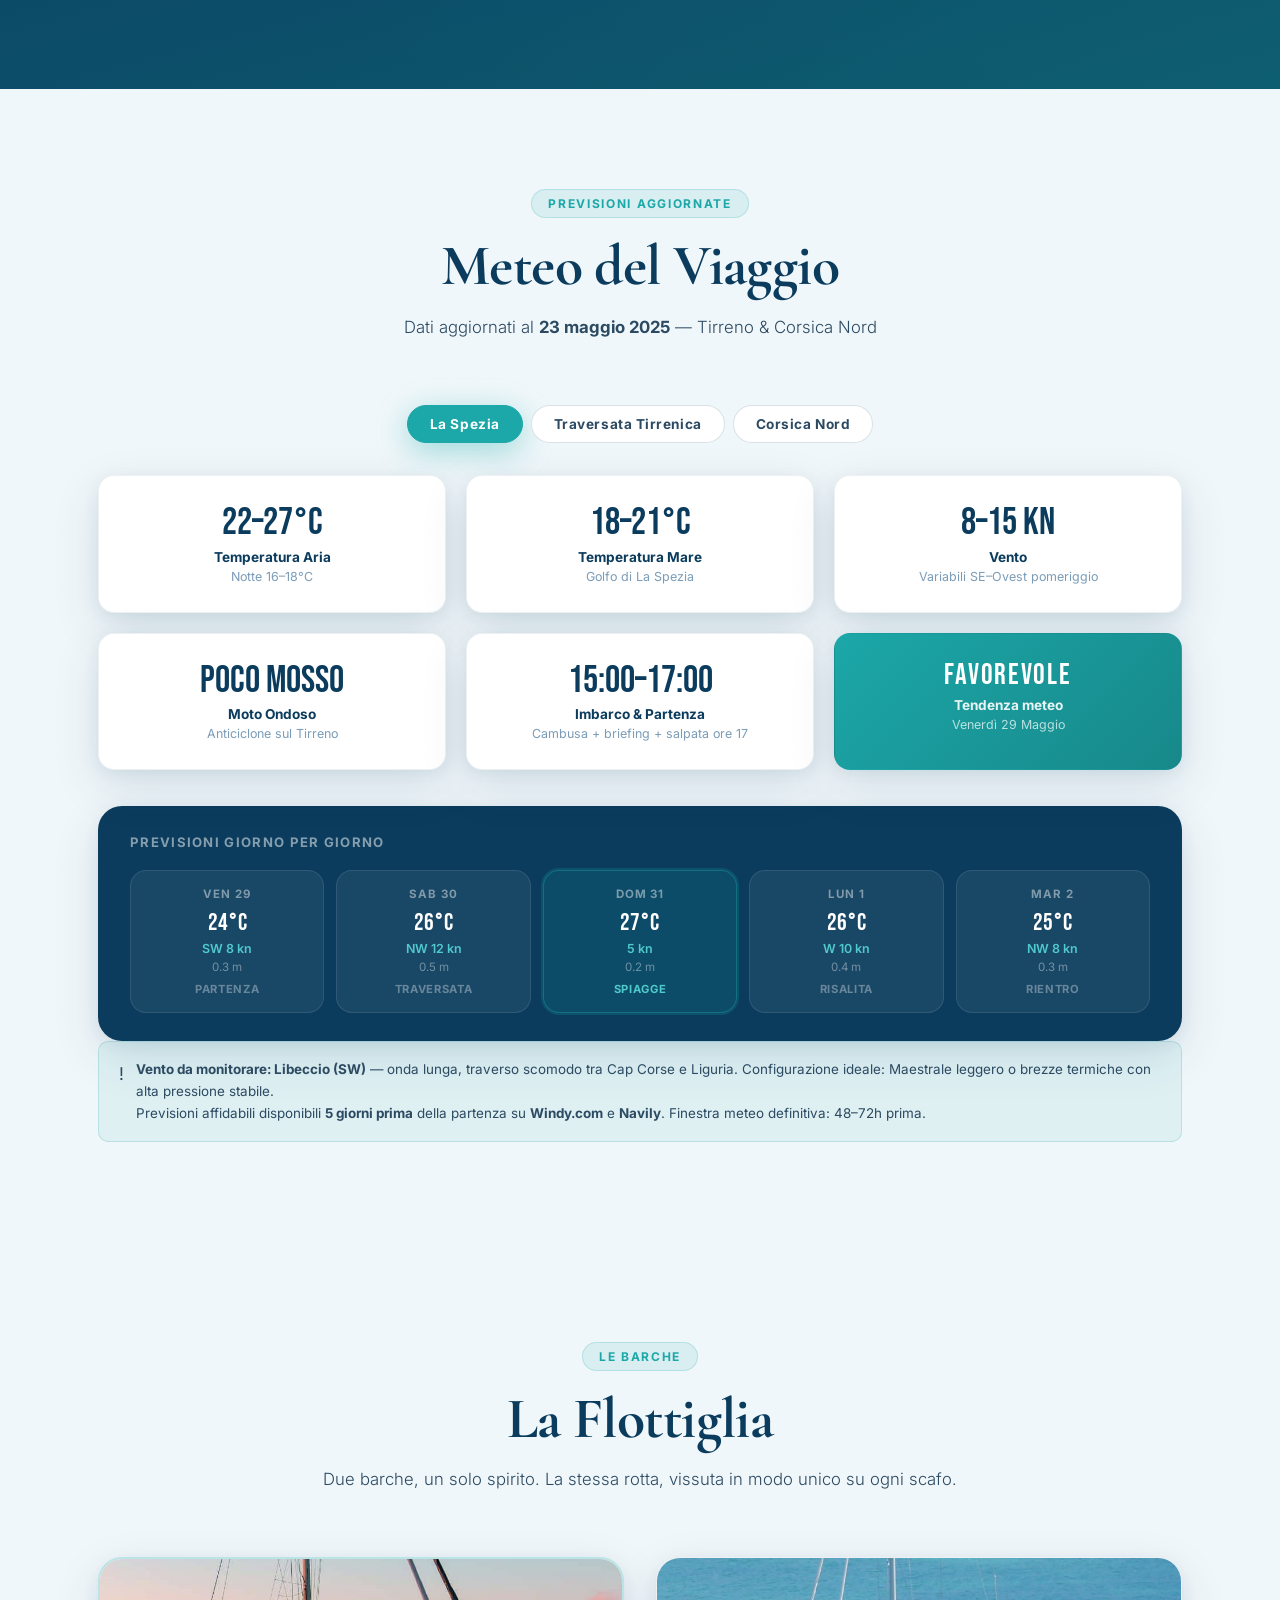
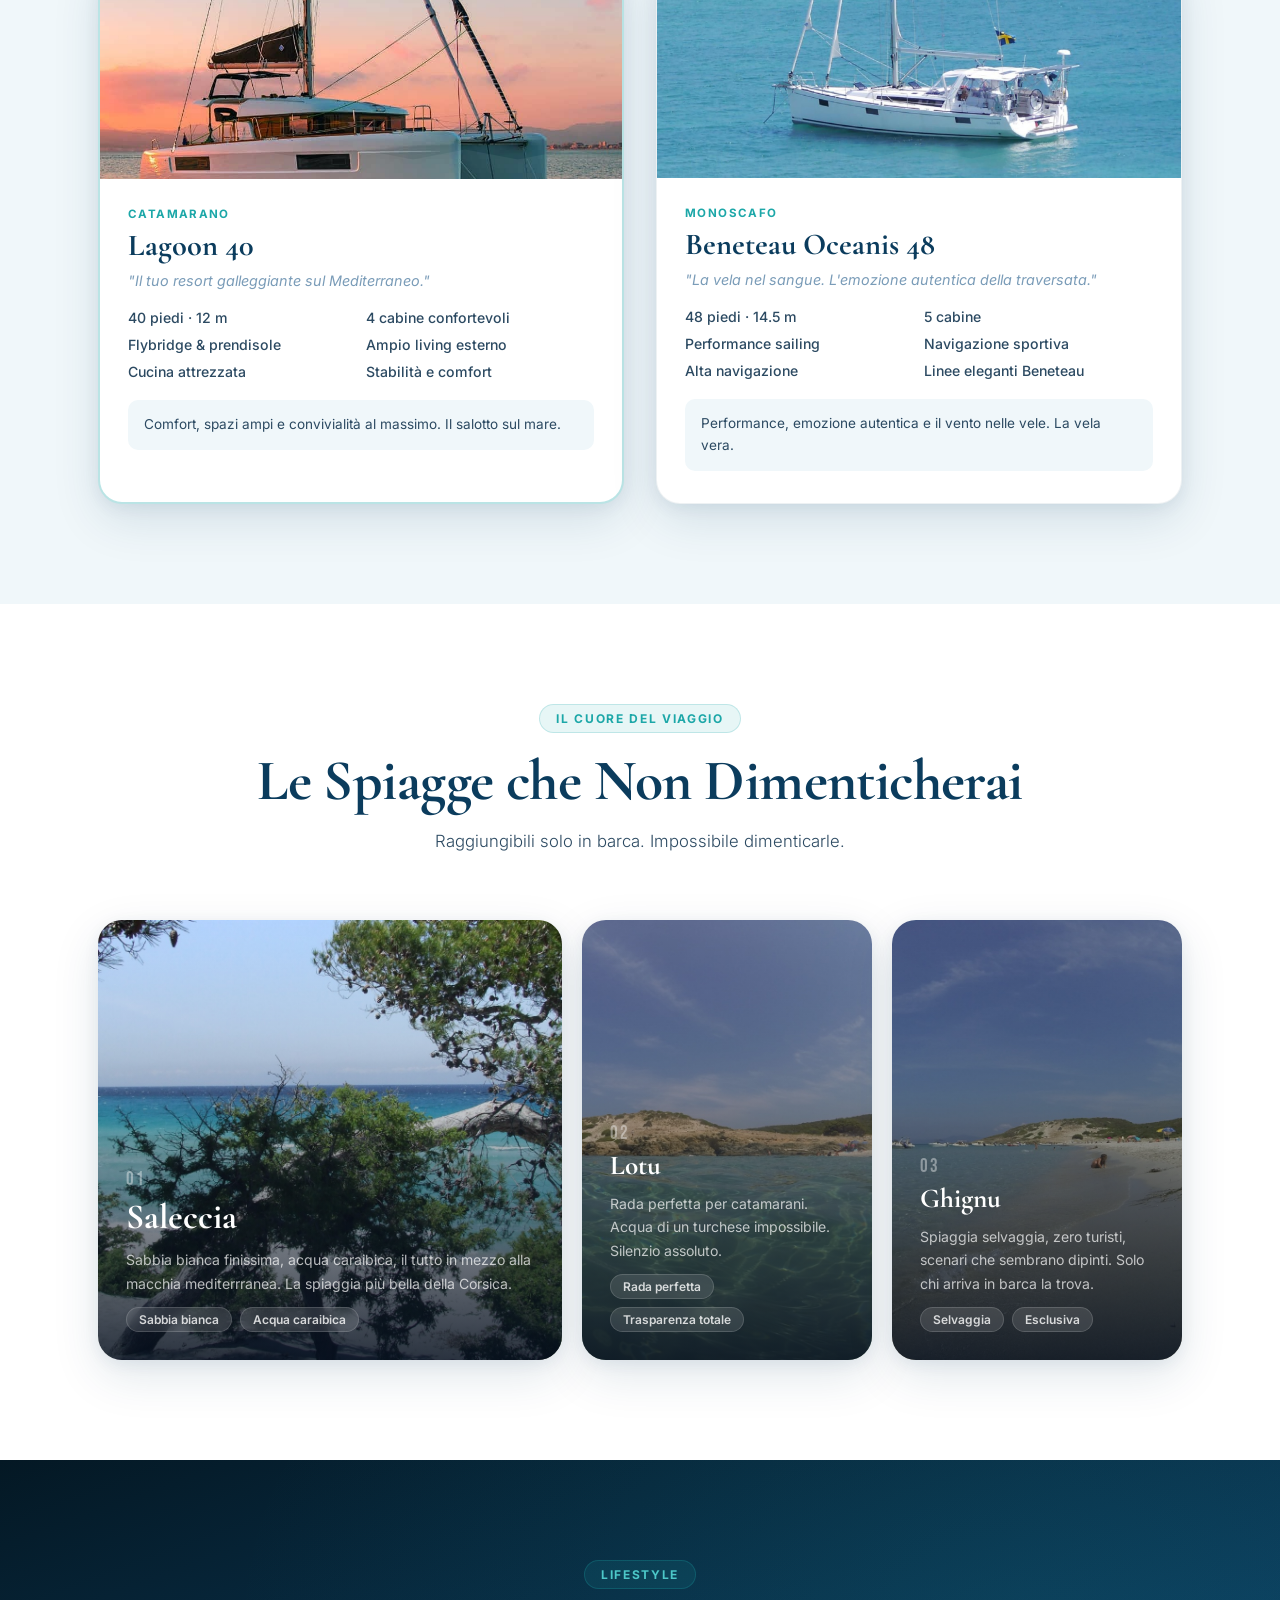
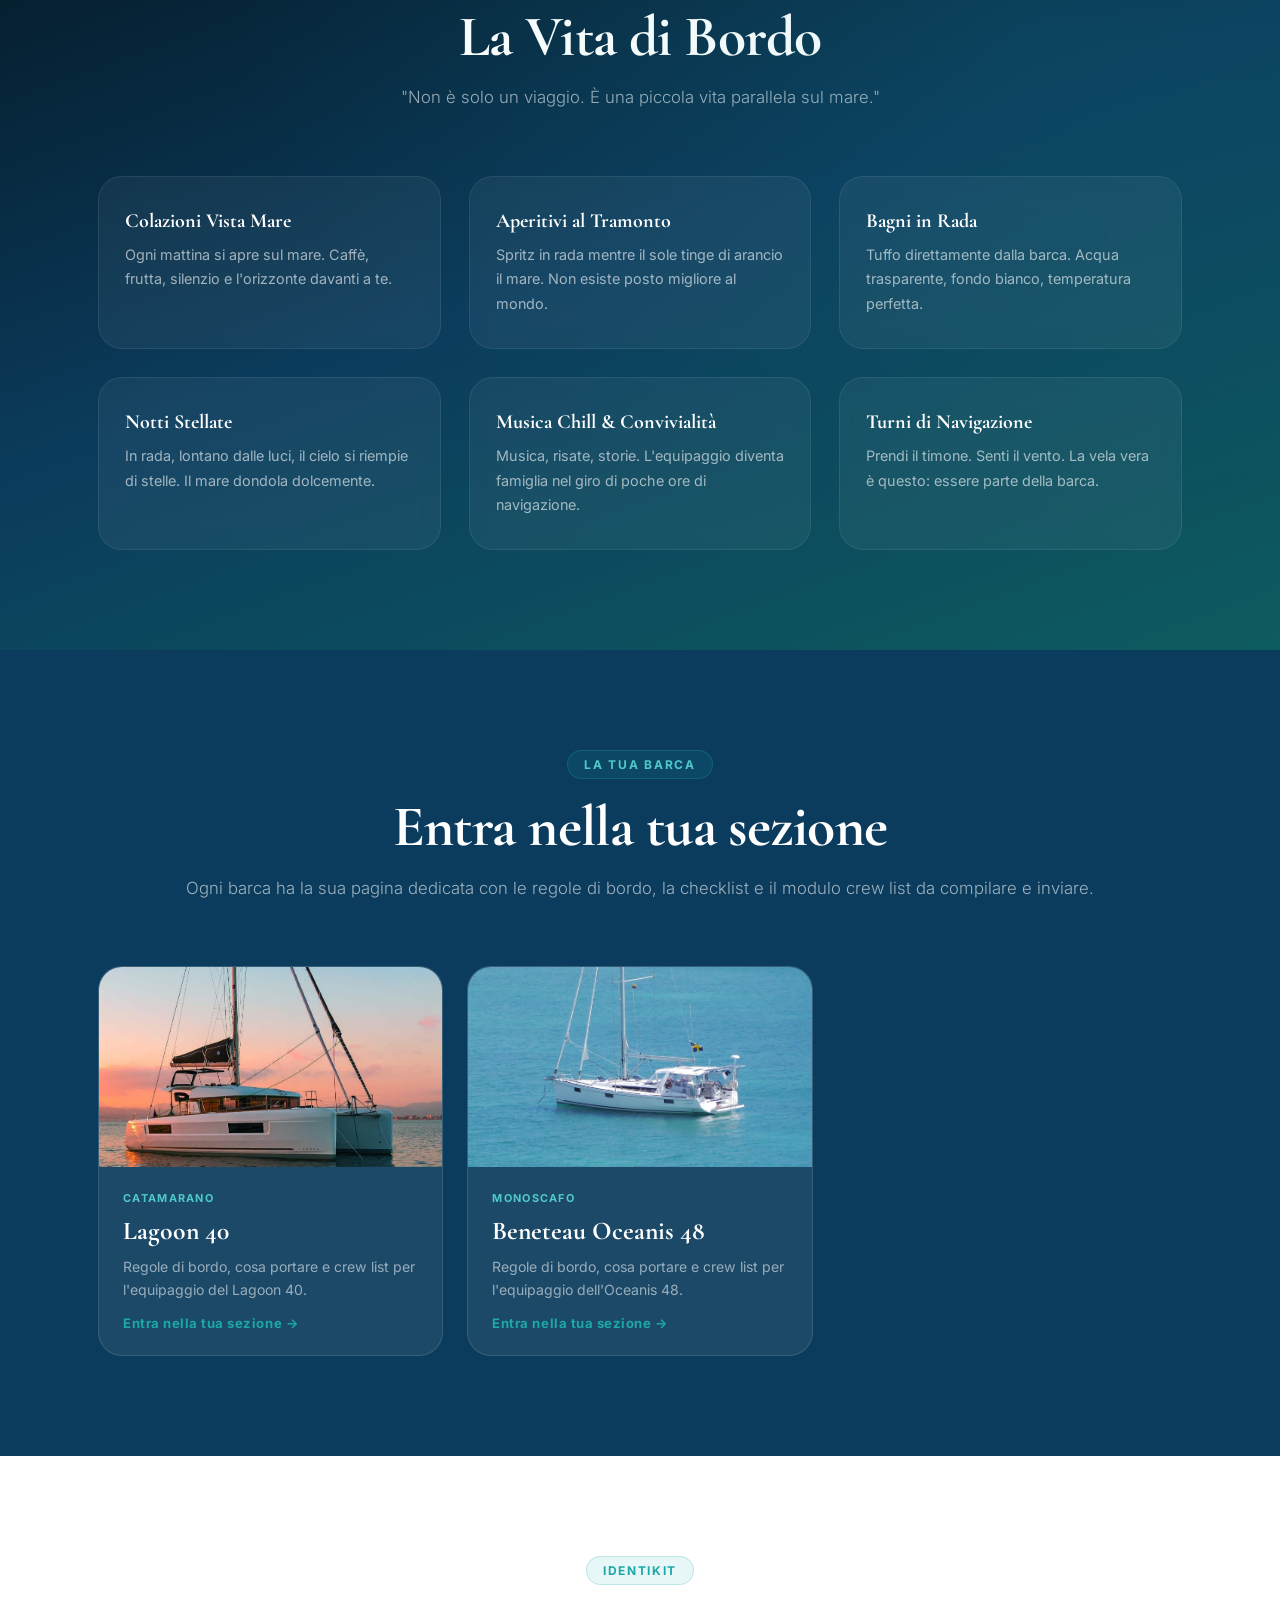
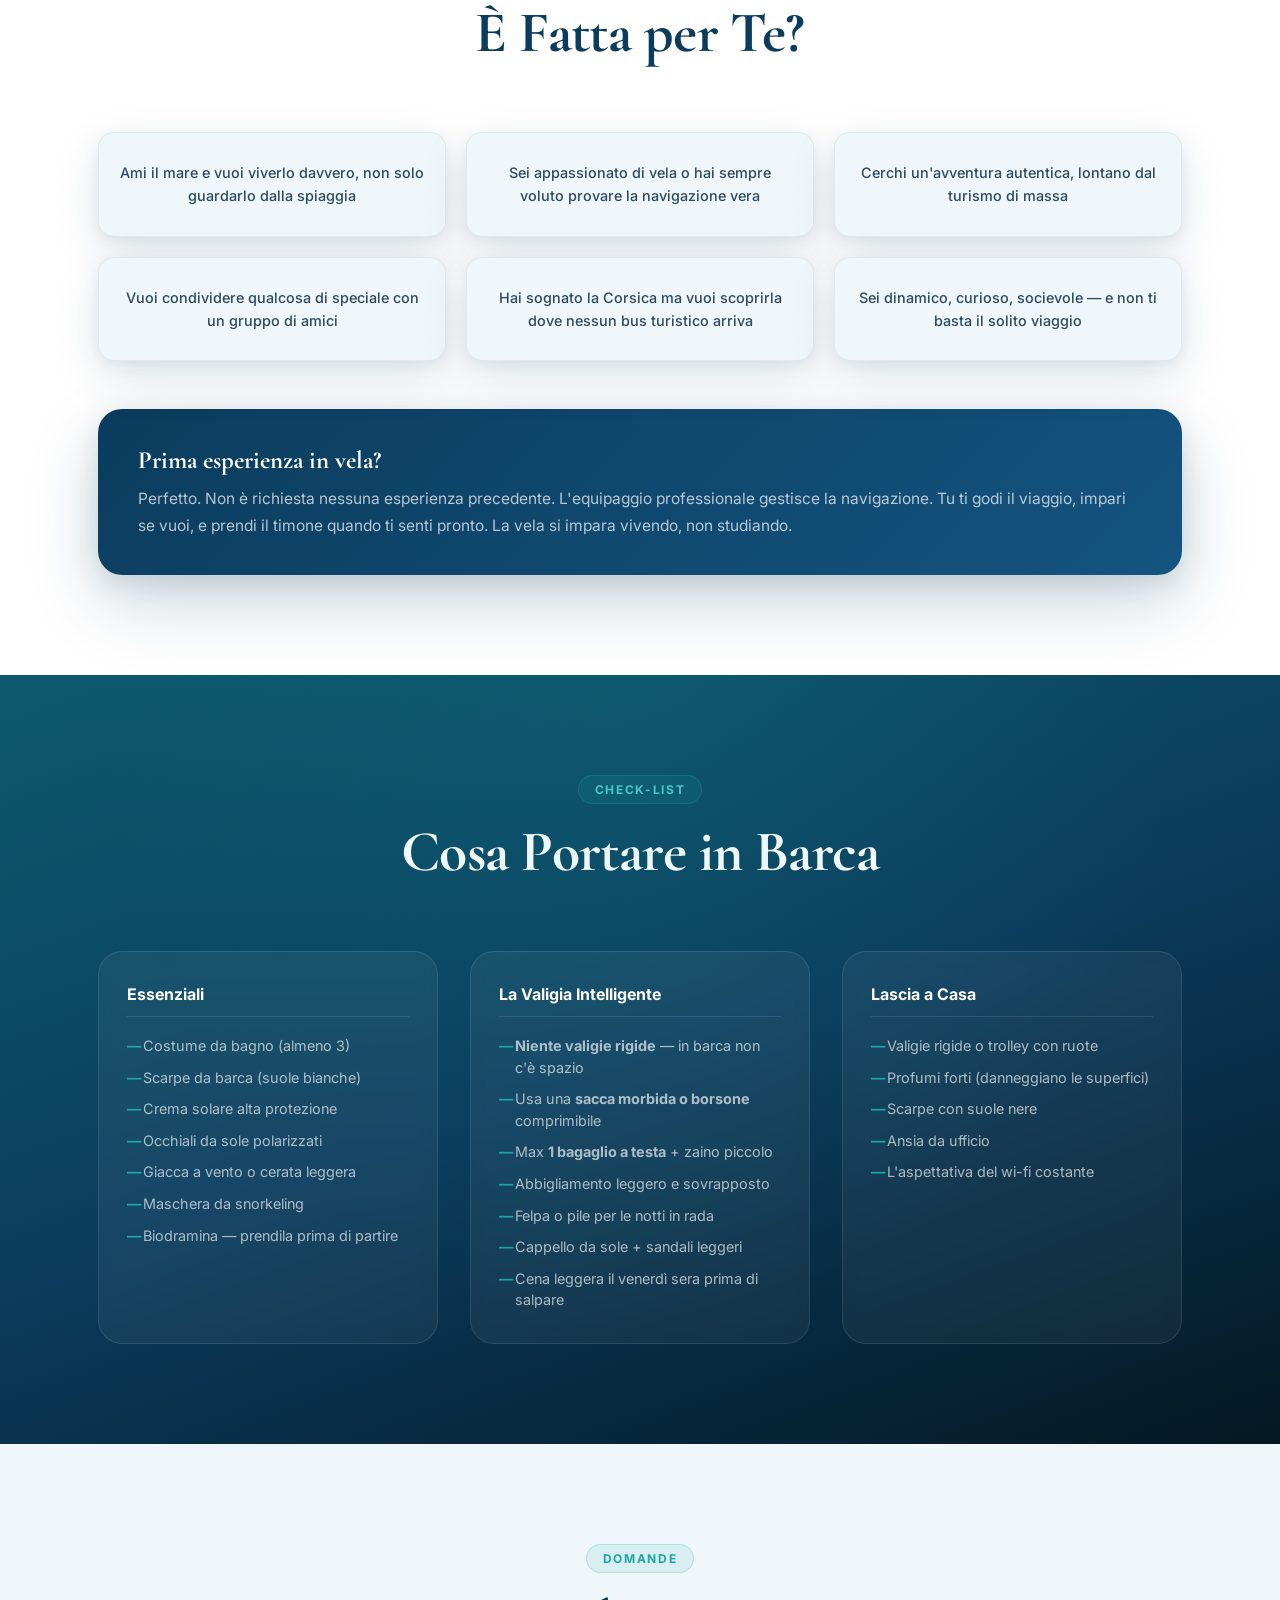
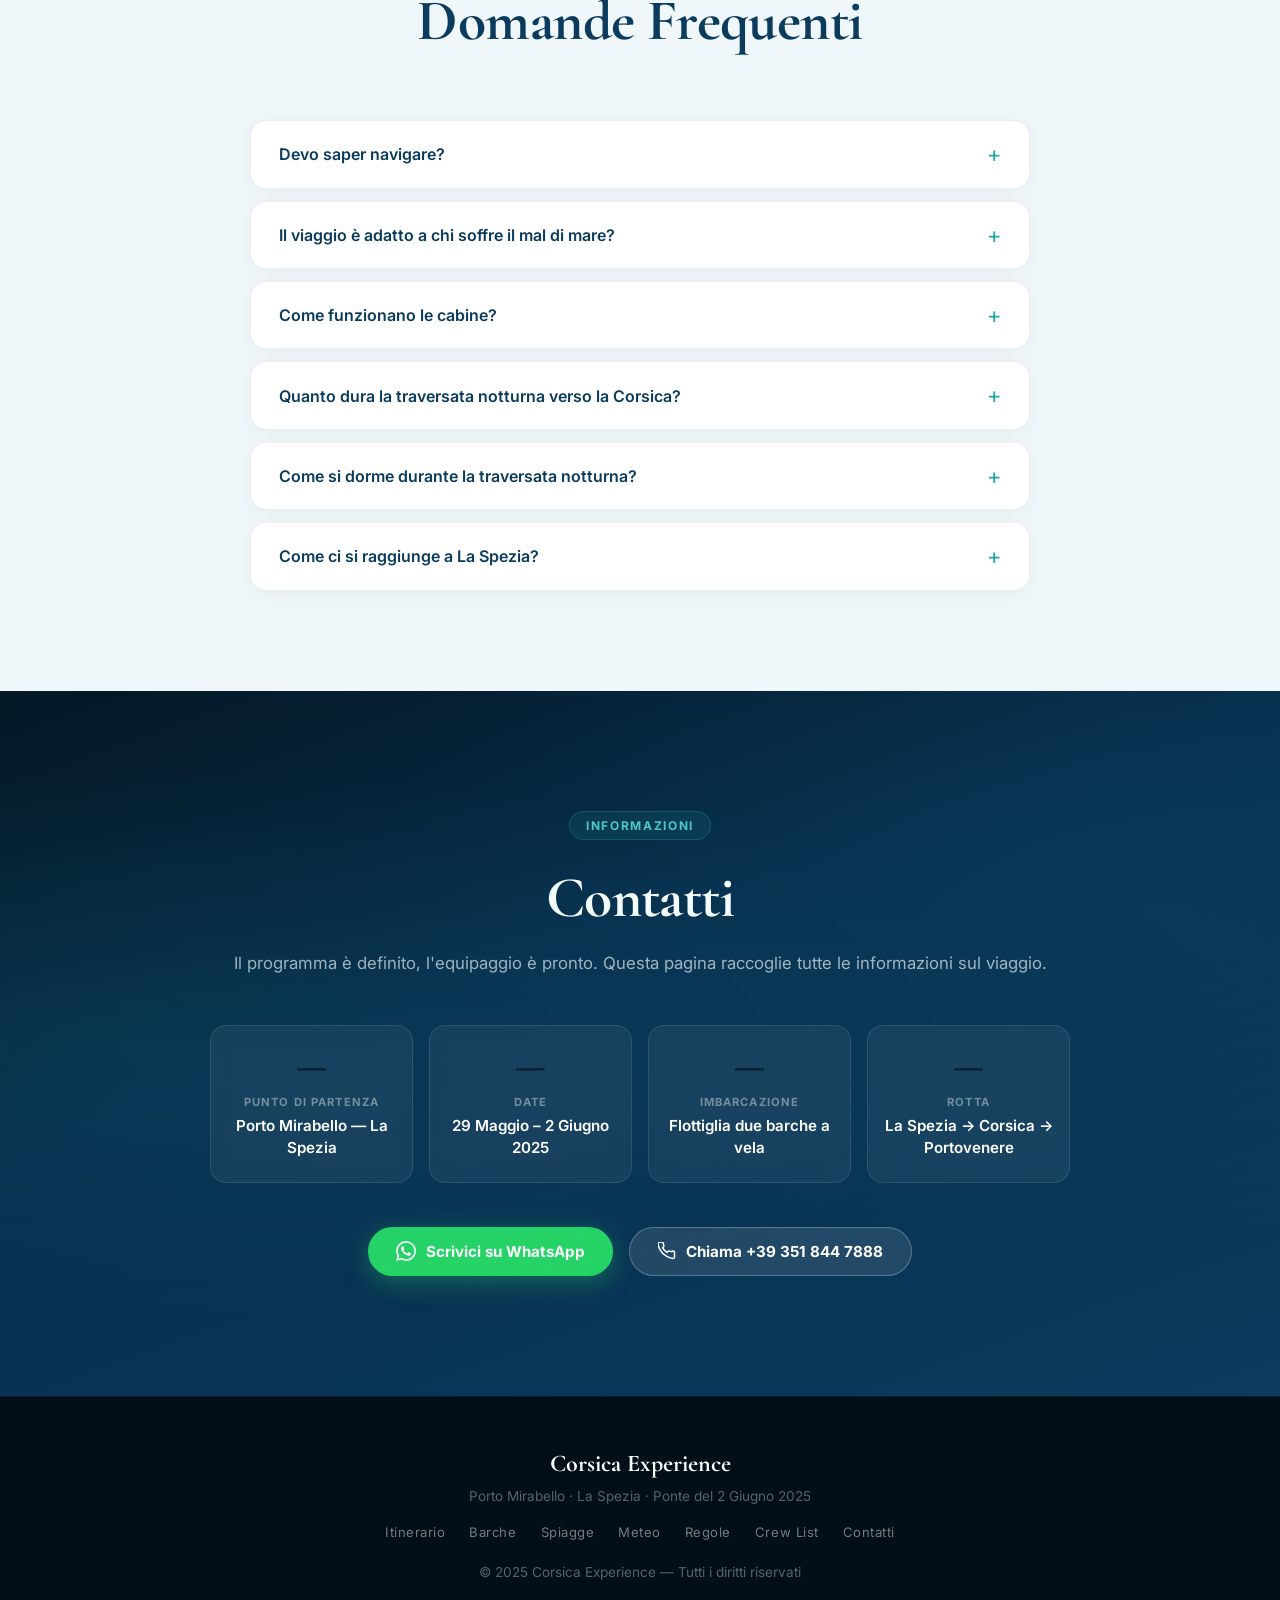
==== commit 1cc91f29: "Nav + auth: Inventario su tutte le pagine, password 14gg, auto-login - Link "Inventario" aggiunto al" ====
--- a/index.html
+++ b/index.html
@@ -39,6 +39,7 @@
         <a href="#meteo">Meteo</a>
         <a href="regole.html">Regole</a>
         <a href="cambusa.html">Cambusa</a>
+        <a href="inventario-oceanis.html">Inventario</a>
         <a href="crewlist.html" class="nav-cta">Crew List</a>
         <a href="checkin.html" style="color:var(--turq);font-weight:600">🗂 Check-in</a>
       </div>
@@ -53,6 +54,7 @@
       <a href="#meteo">Meteo</a>
       <a href="regole.html">Regole</a>
       <a href="cambusa.html">Cambusa</a>
+    <a href="inventario-oceanis.html">Inventario</a>
       <a href="crewlist.html">Crew List</a>
       <a href="checkin.html" style="color:var(--turq);font-weight:600">🗂 Check-in Skipper</a>
       <a href="#contatti">Contatti</a>
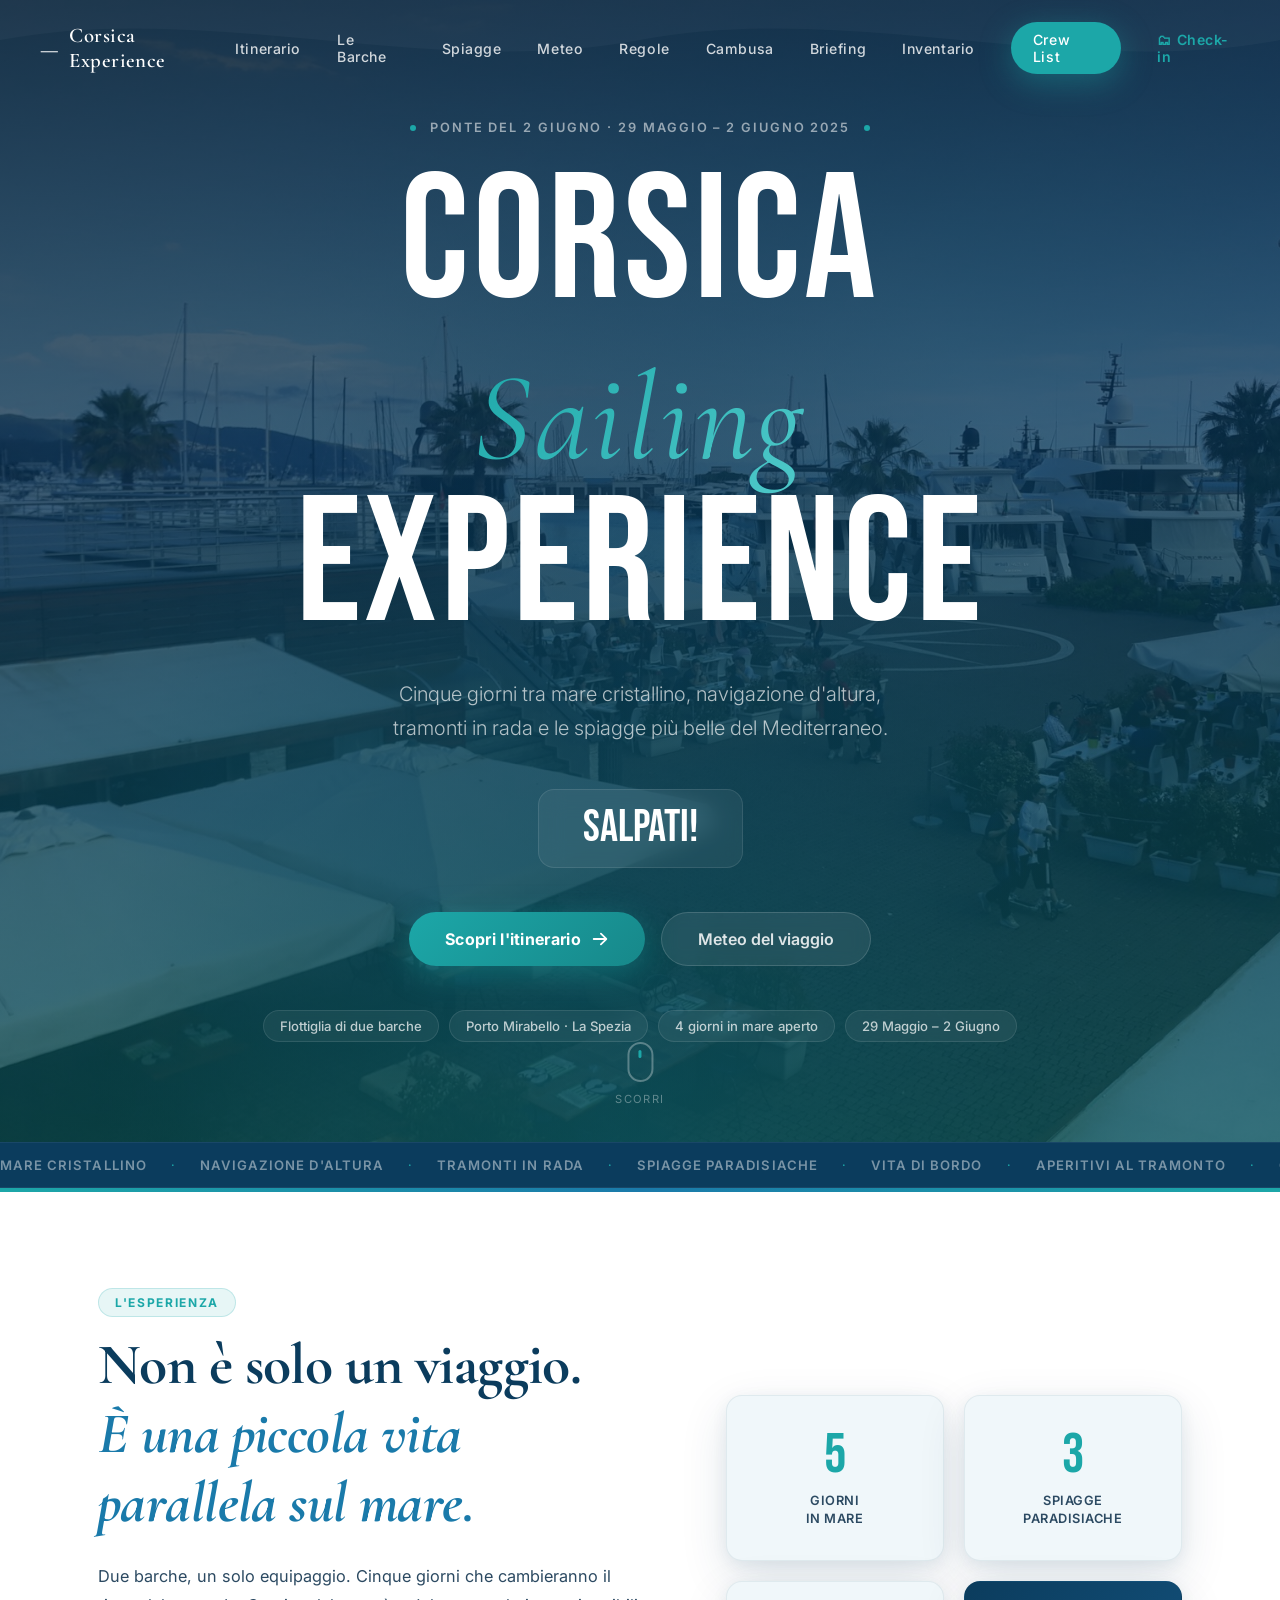
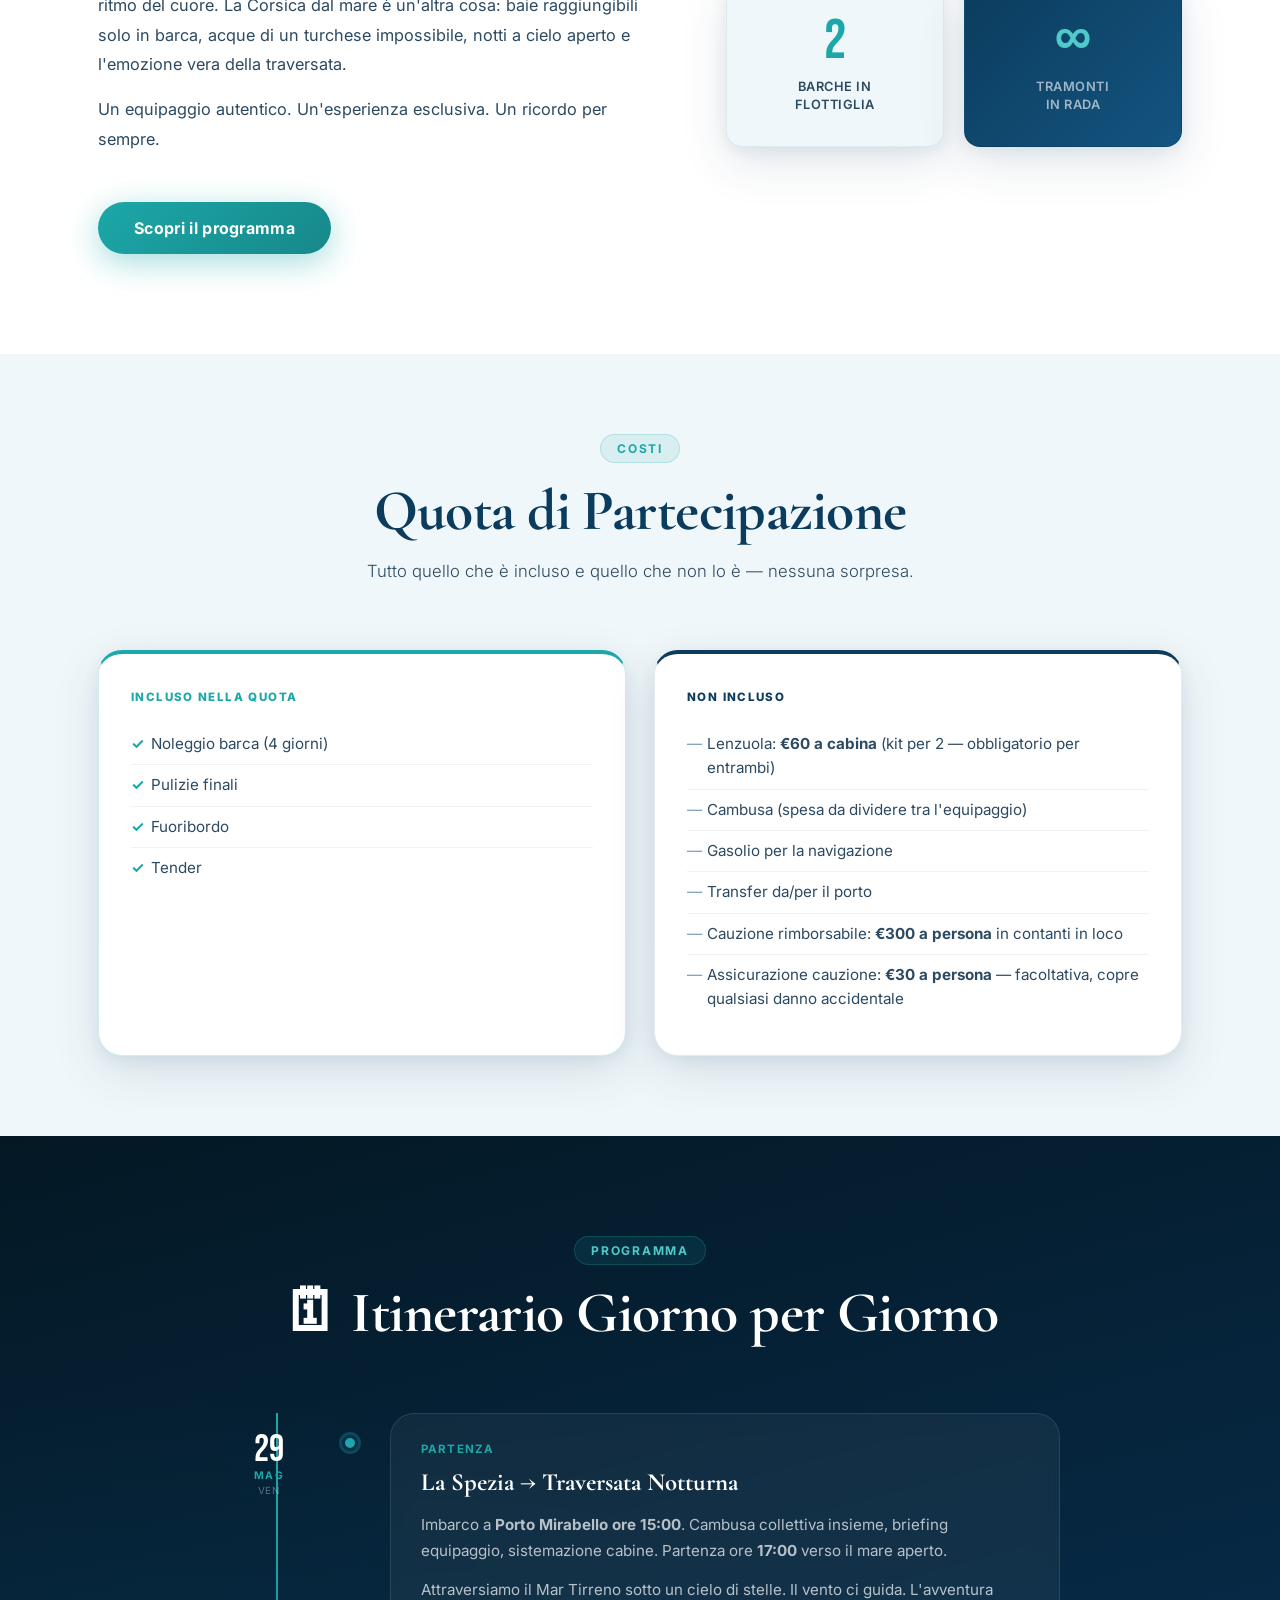
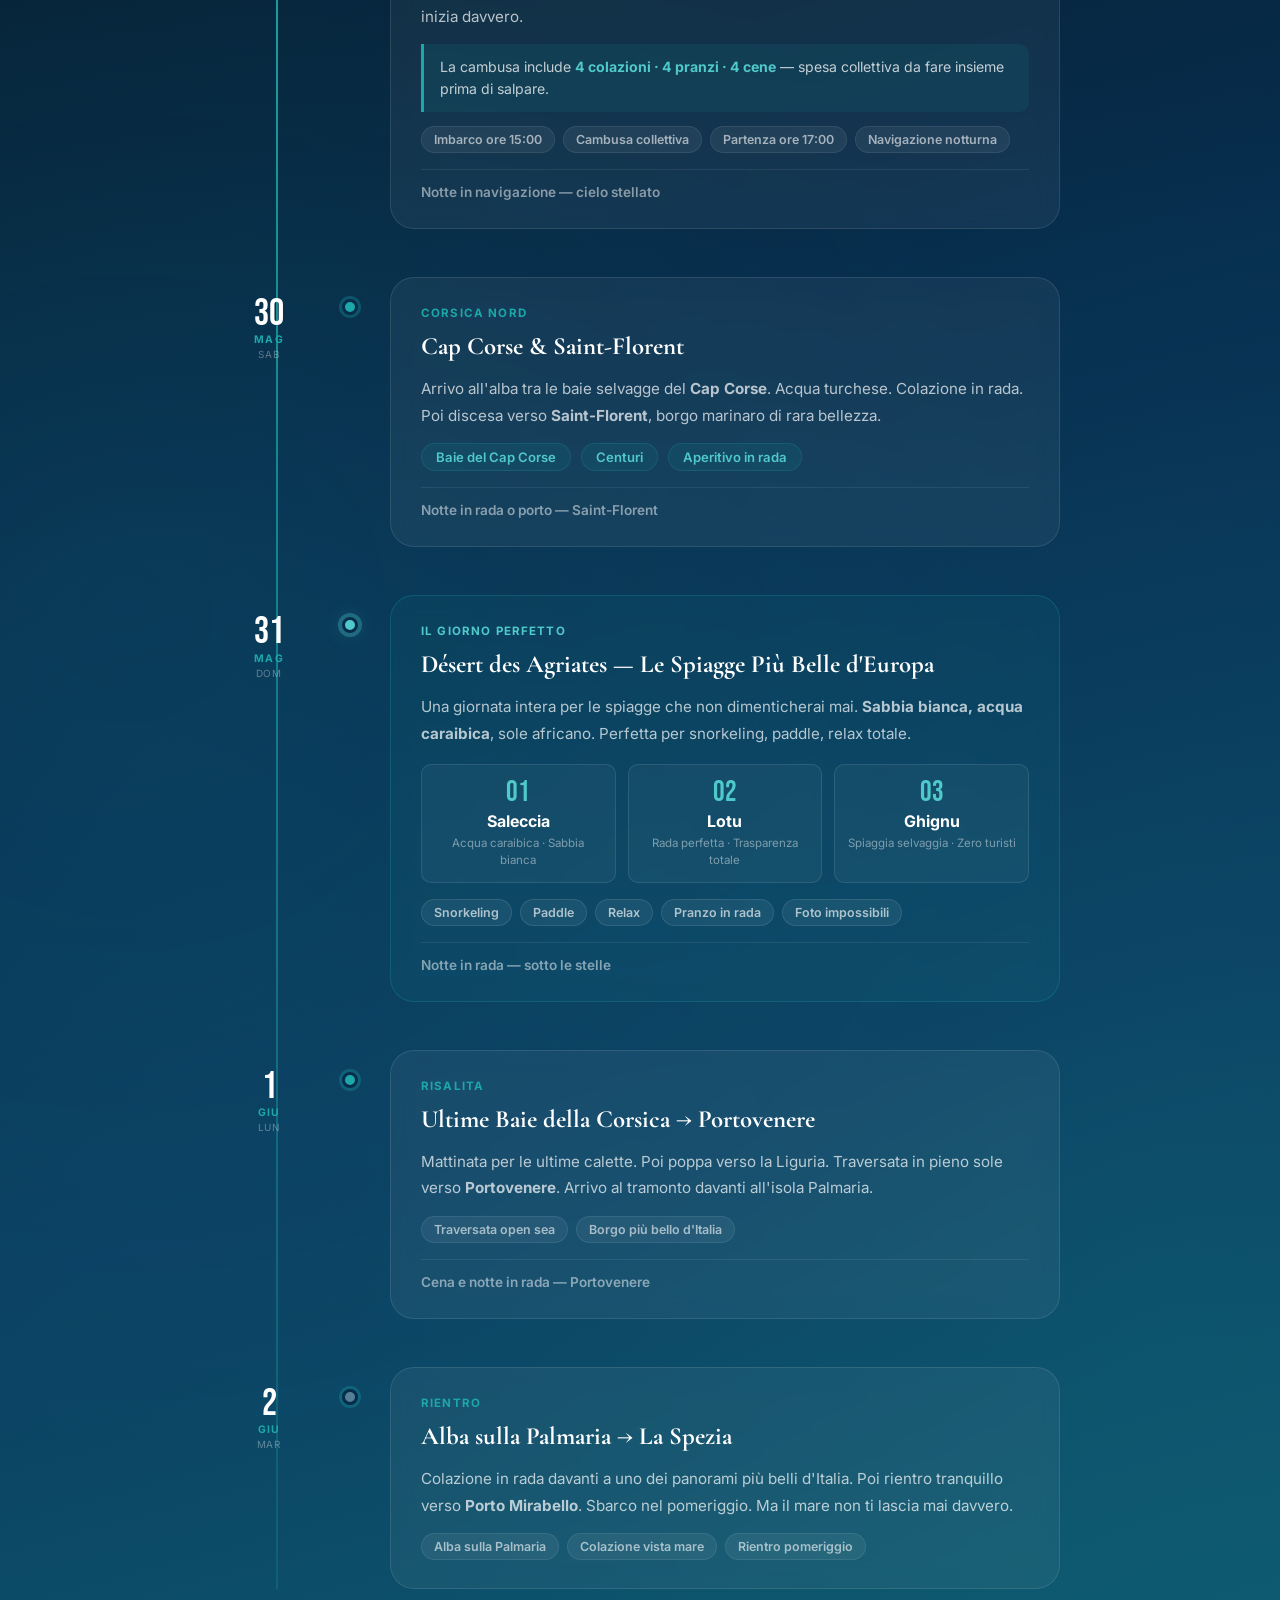
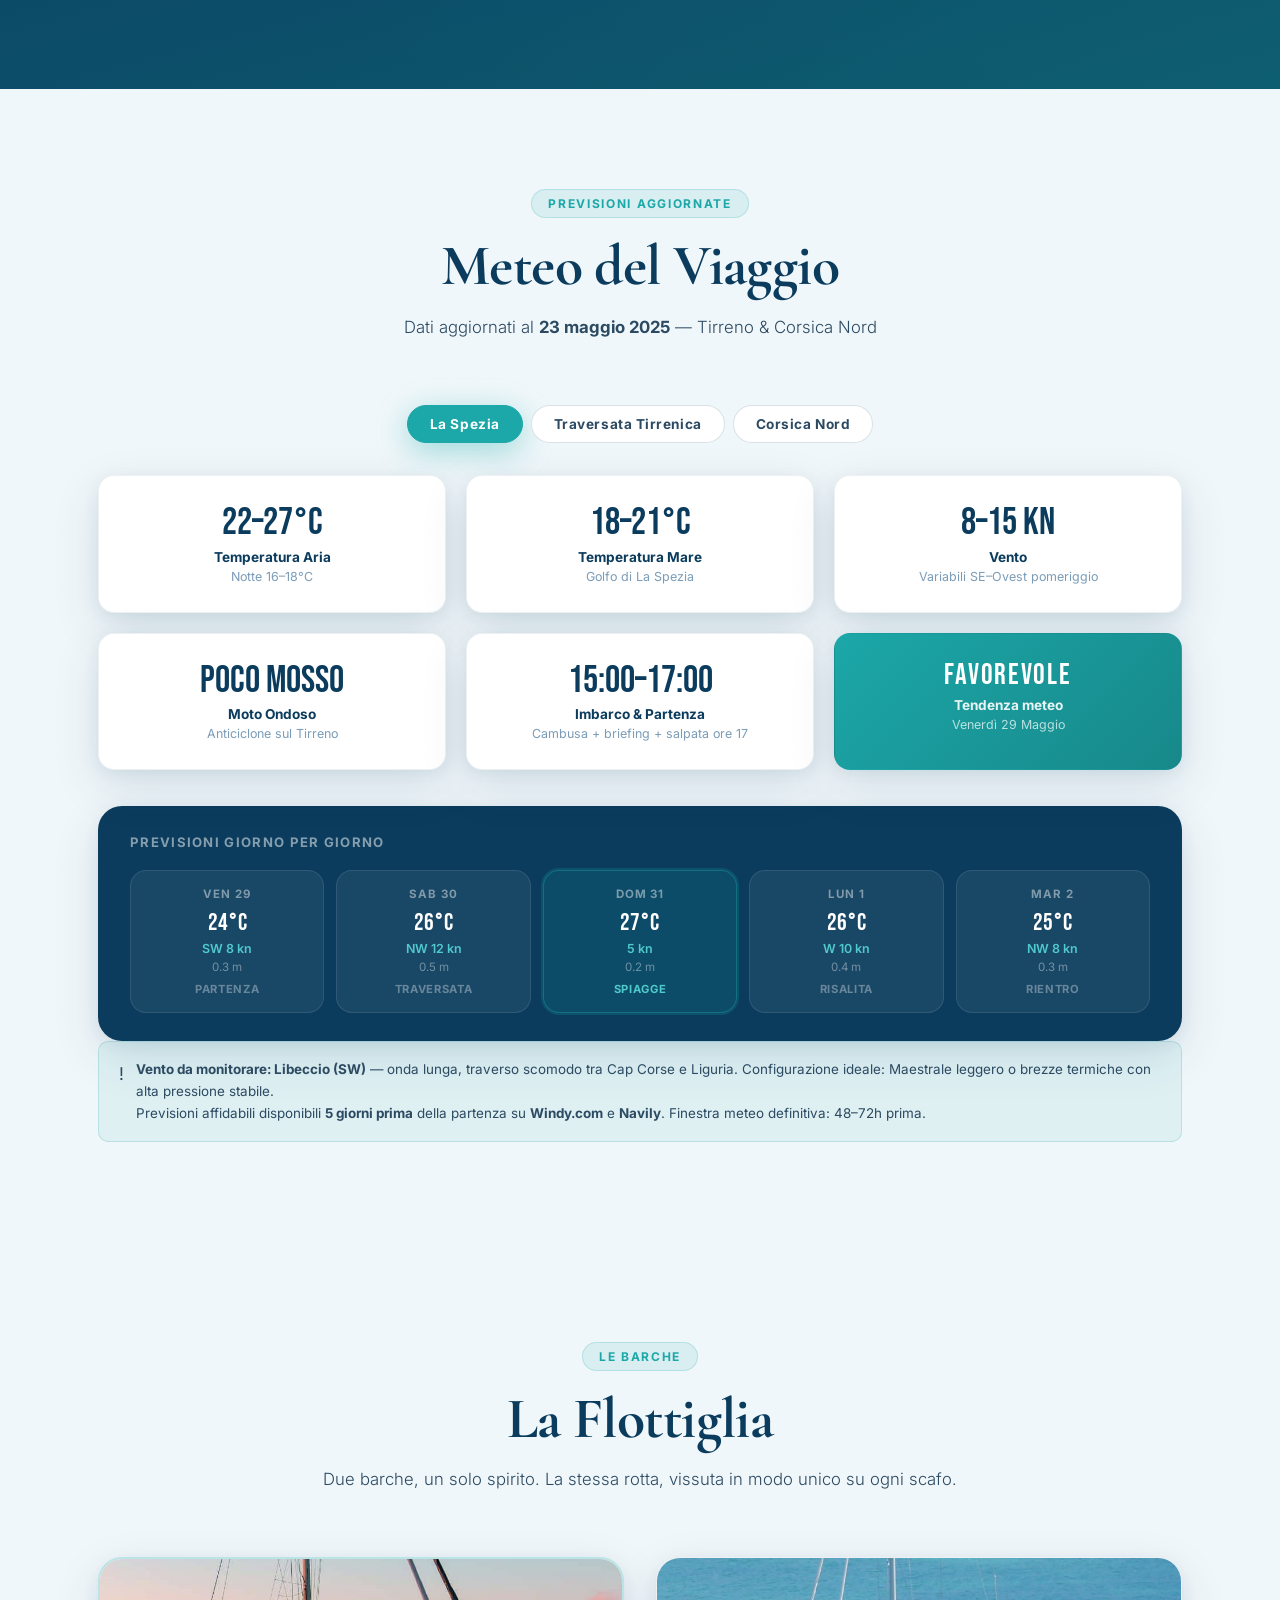
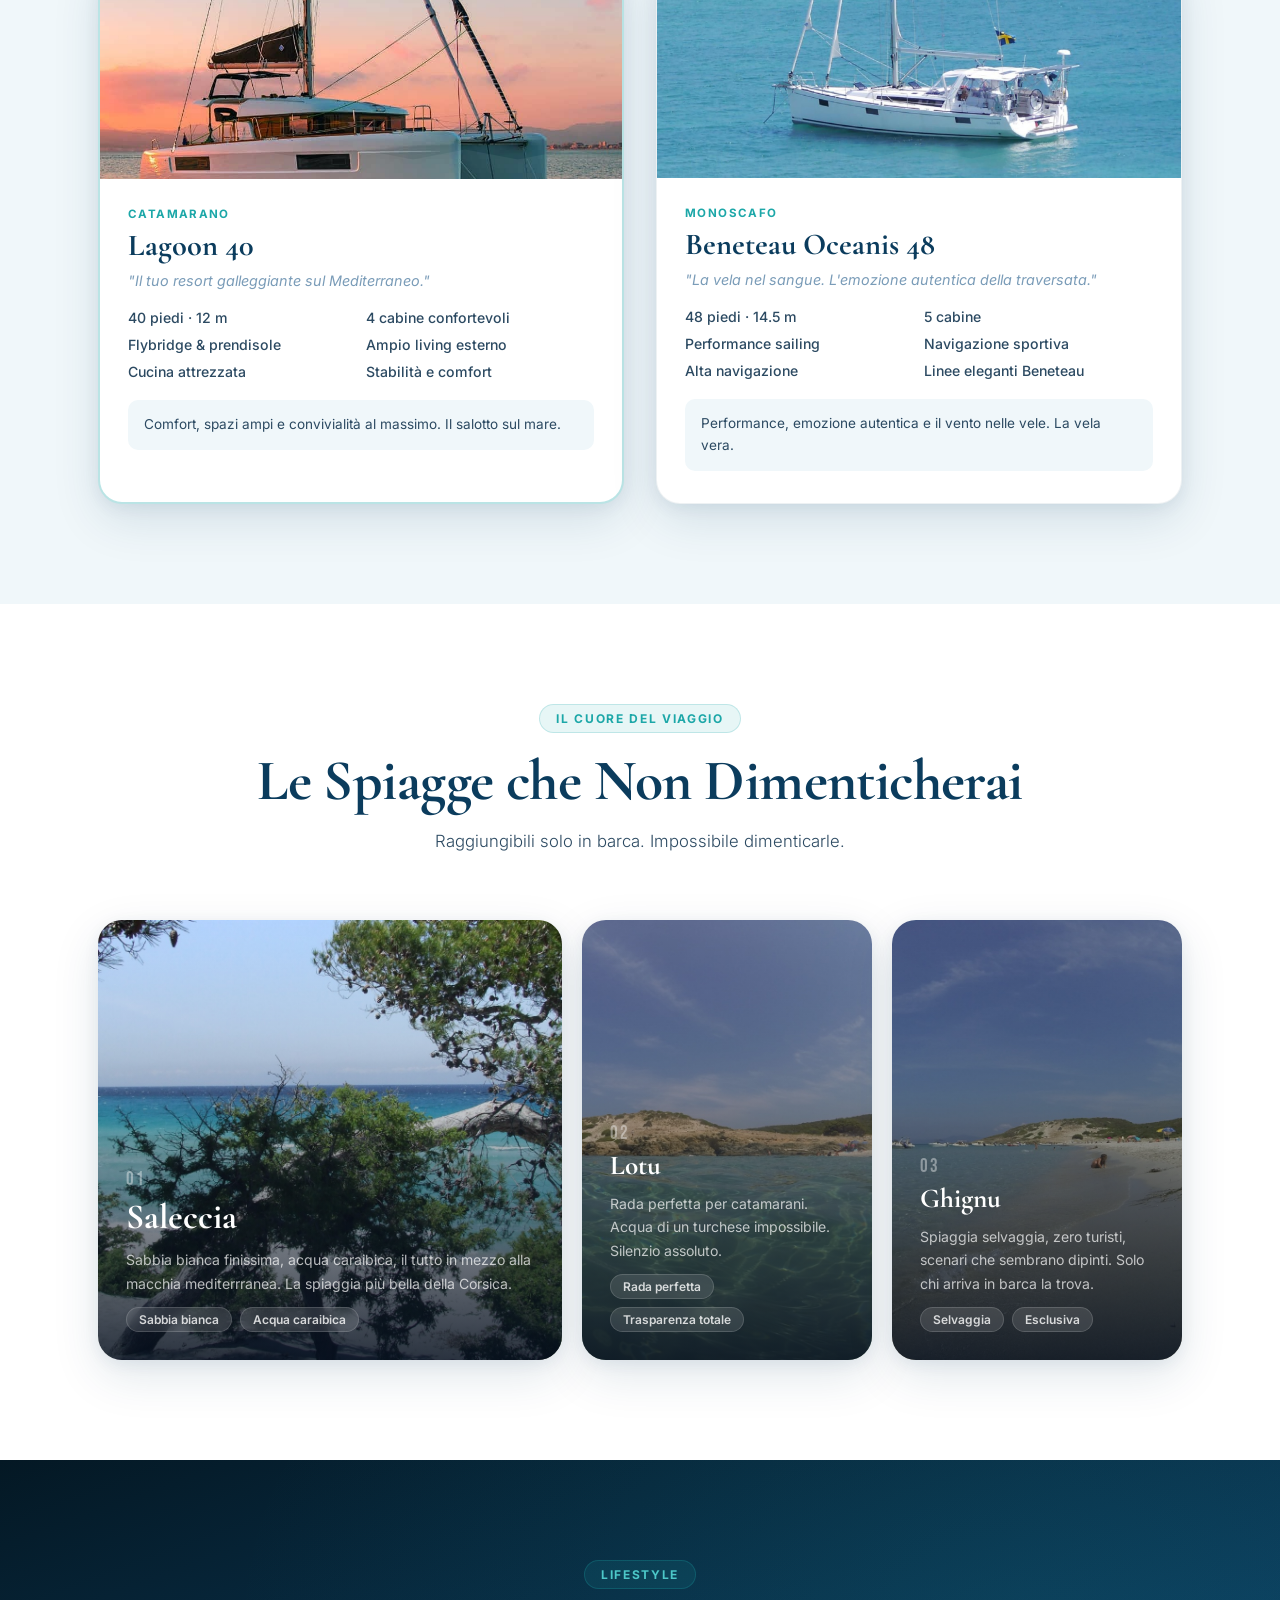
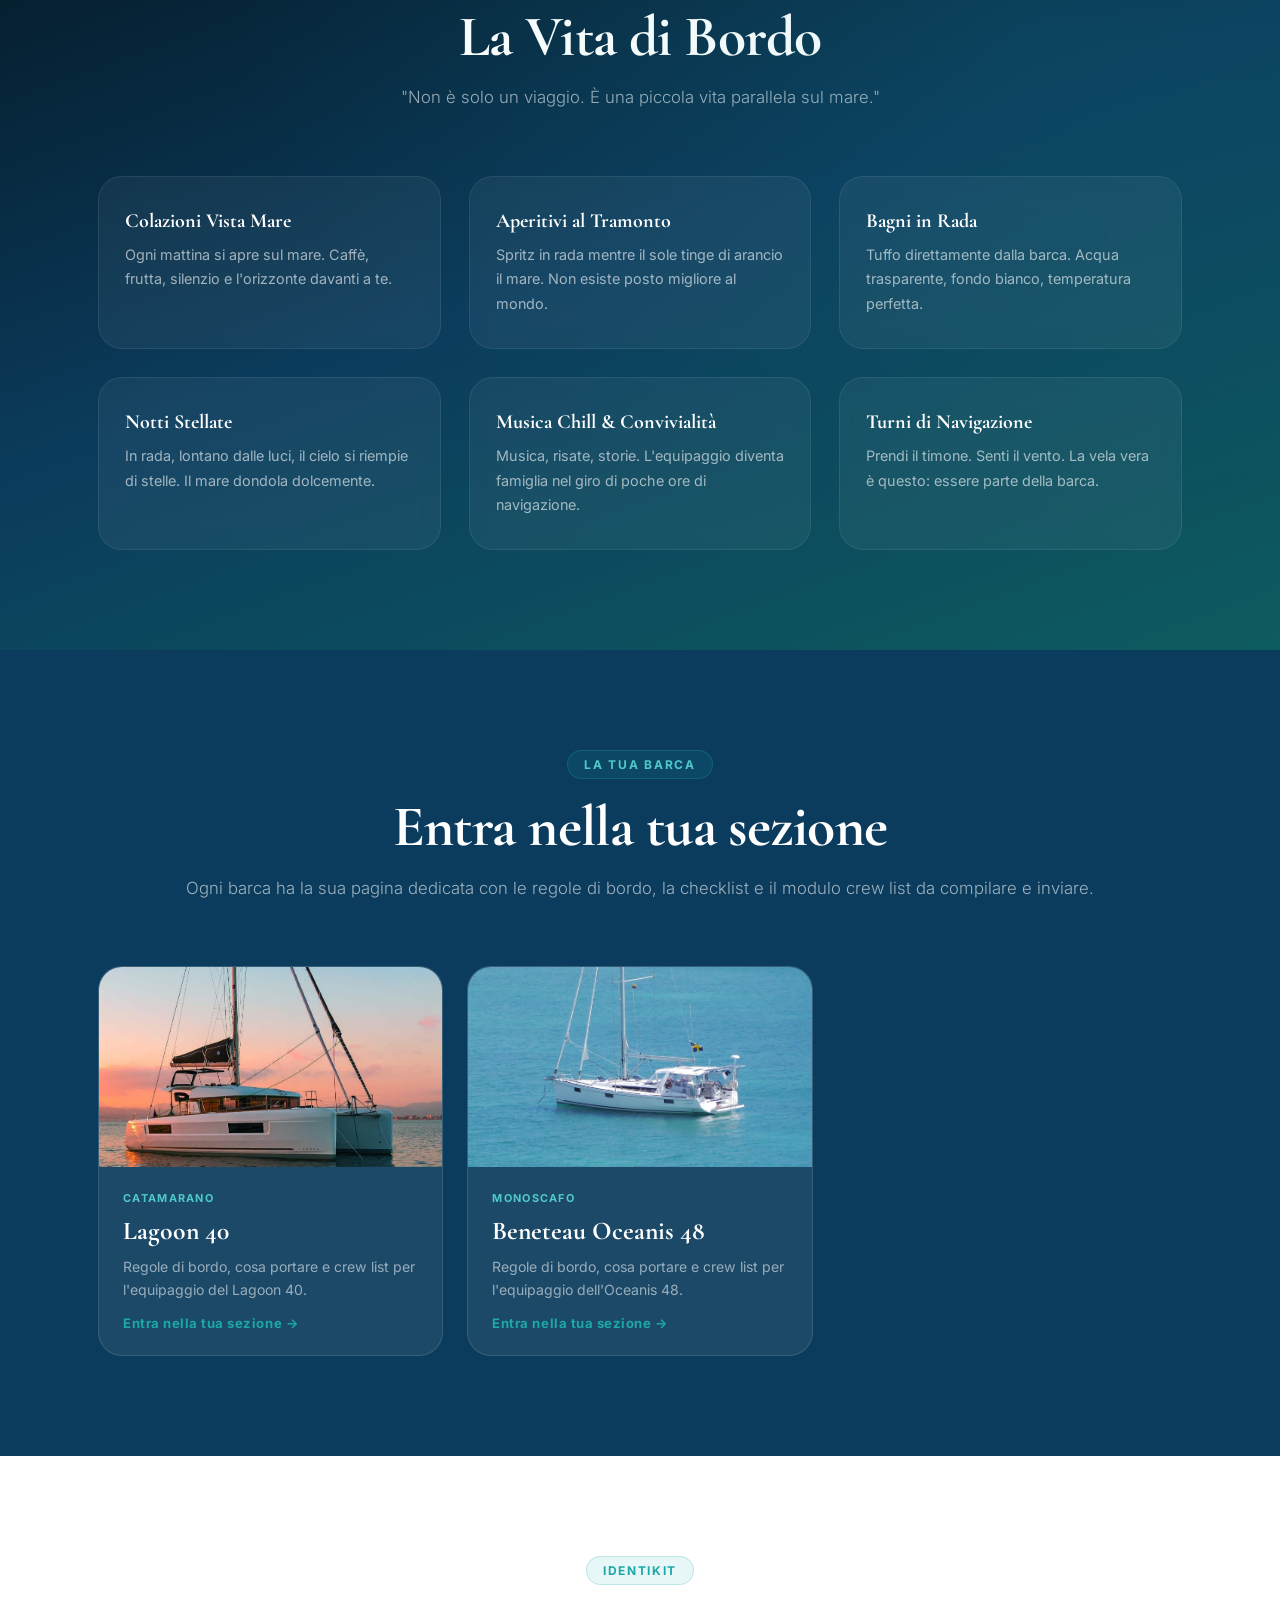
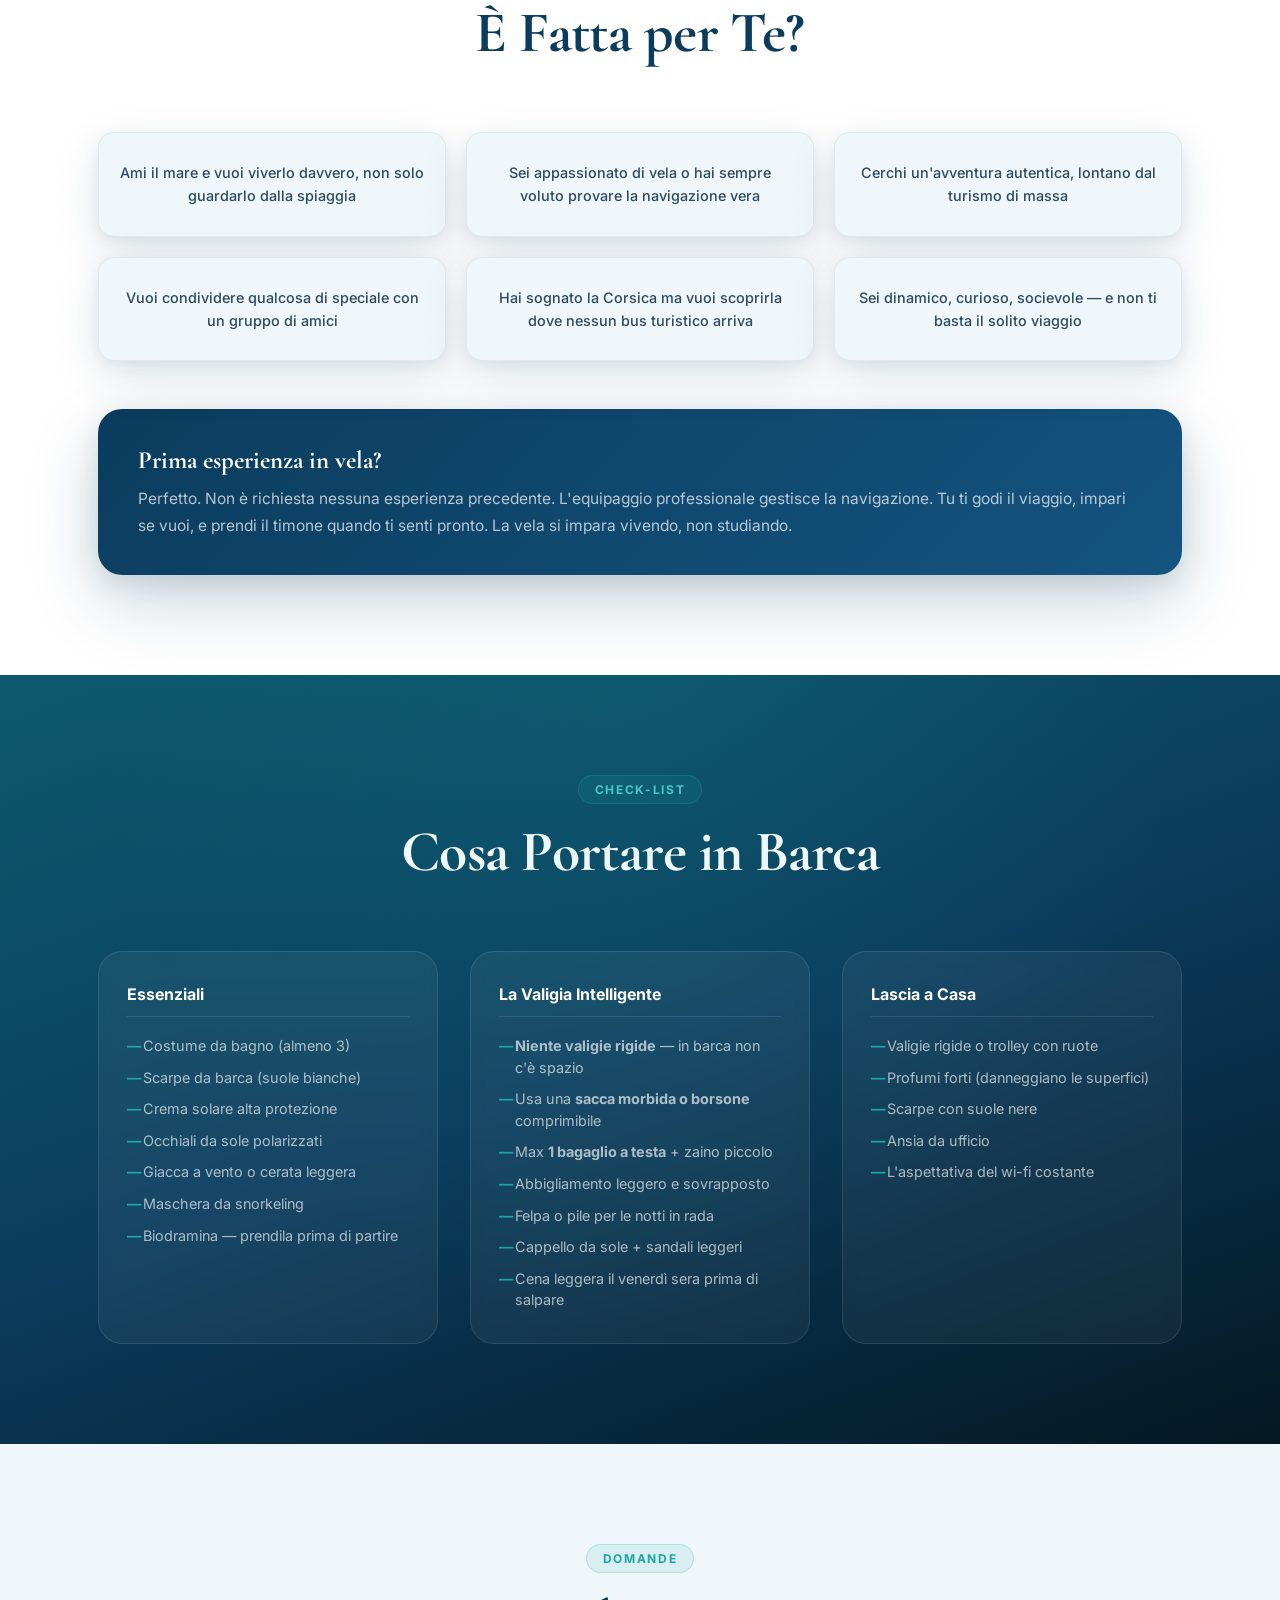
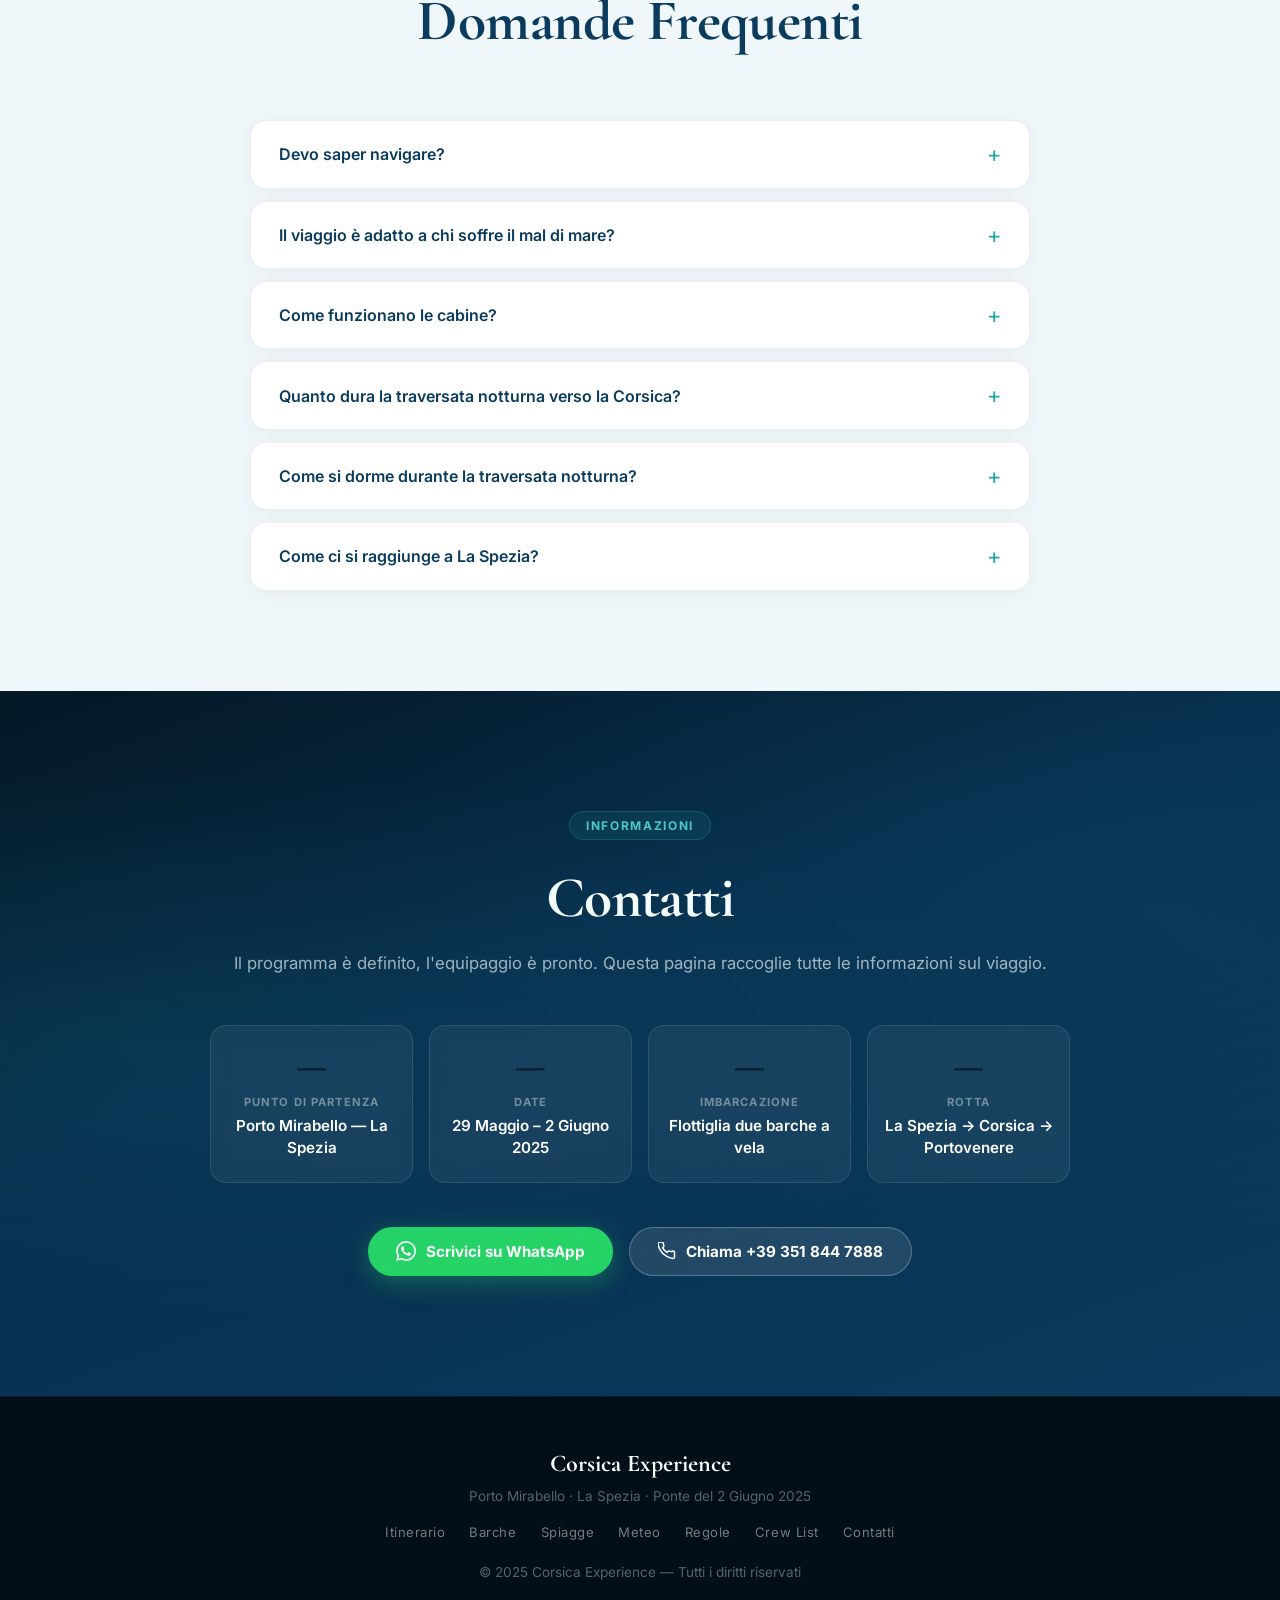
==== commit 892bec75: "Aggiungi pagina briefing pre-crociera e nav" ====
--- a/index.html
+++ b/index.html
@@ -39,6 +39,7 @@
         <a href="#meteo">Meteo</a>
         <a href="regole.html">Regole</a>
         <a href="cambusa.html">Cambusa</a>
+        <a href="briefing.html">Briefing</a>
         <a href="inventario-oceanis.html">Inventario</a>
         <a href="crewlist.html" class="nav-cta">Crew List</a>
         <a href="checkin.html" style="color:var(--turq);font-weight:600">🗂 Check-in</a>
@@ -54,6 +55,7 @@
       <a href="#meteo">Meteo</a>
       <a href="regole.html">Regole</a>
       <a href="cambusa.html">Cambusa</a>
+      <a href="briefing.html">Briefing</a>
     <a href="inventario-oceanis.html">Inventario</a>
       <a href="crewlist.html">Crew List</a>
       <a href="checkin.html" style="color:var(--turq);font-weight:600">🗂 Check-in Skipper</a>
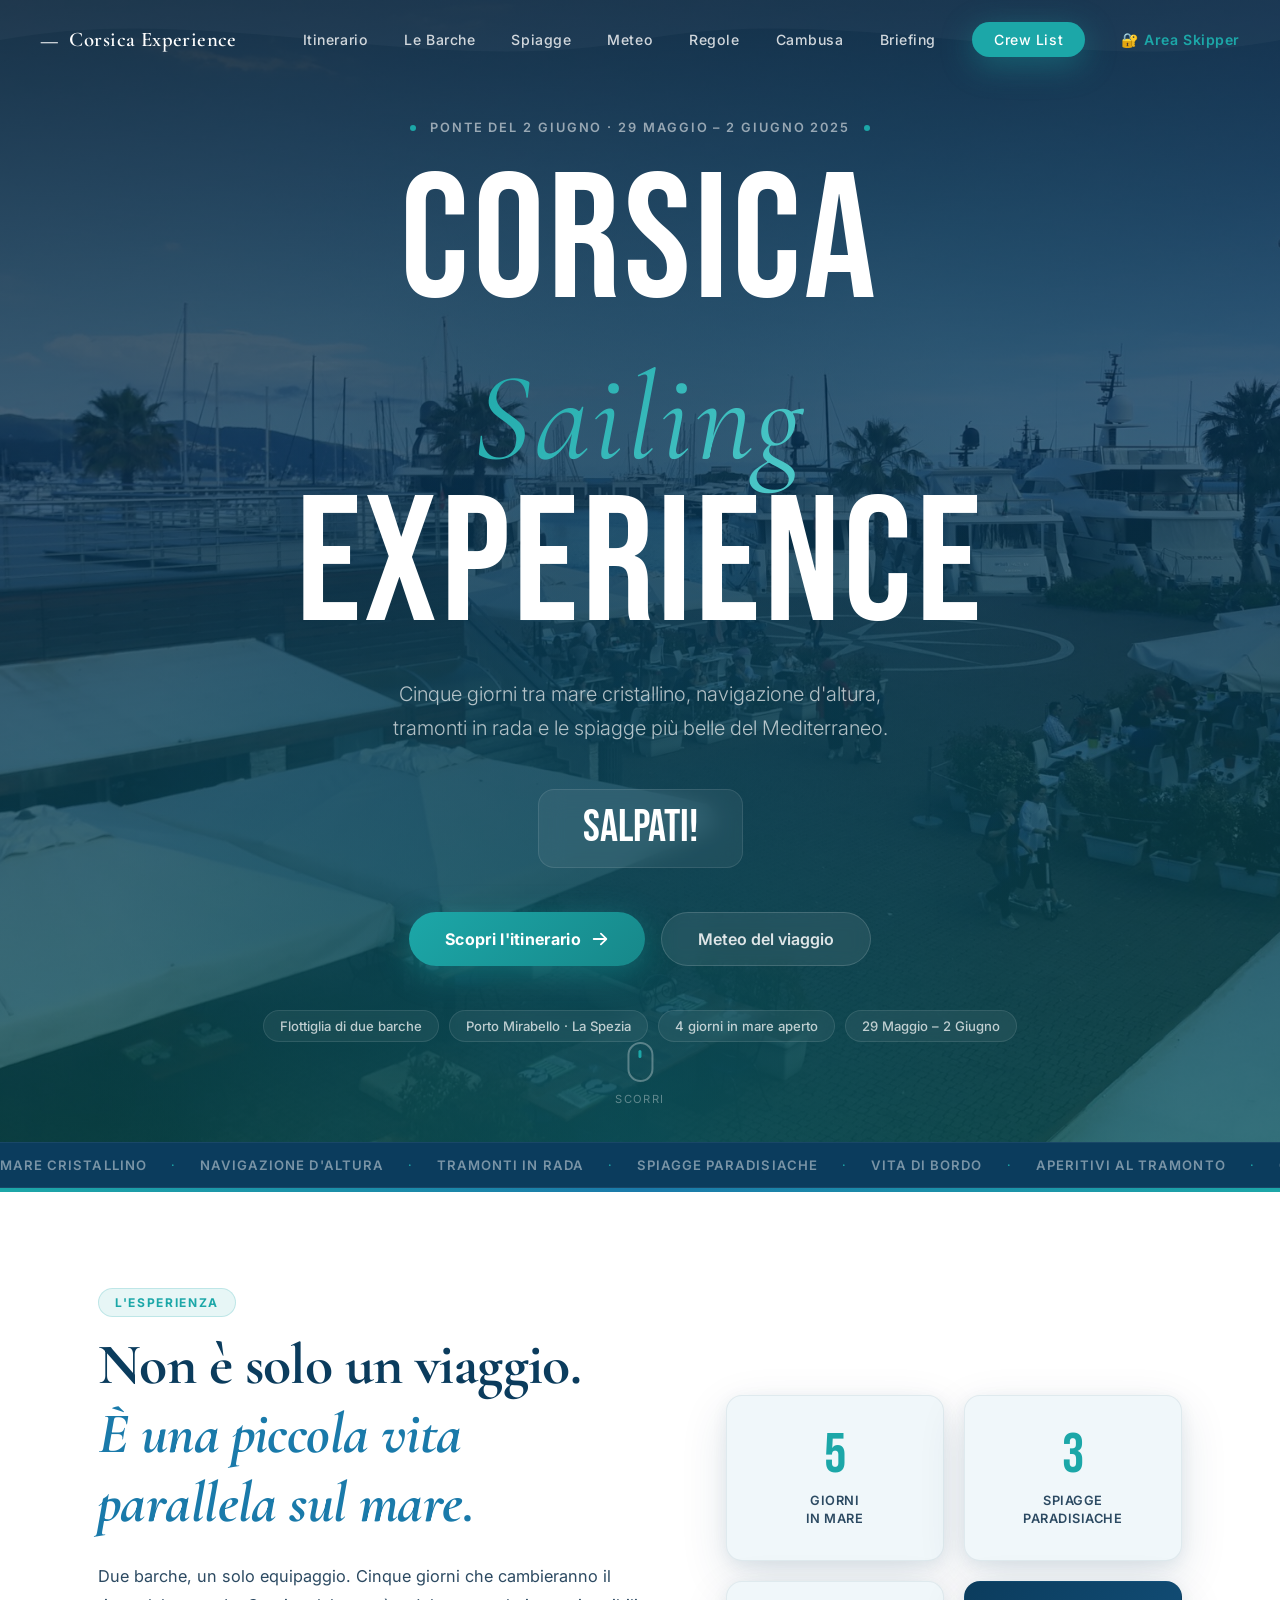
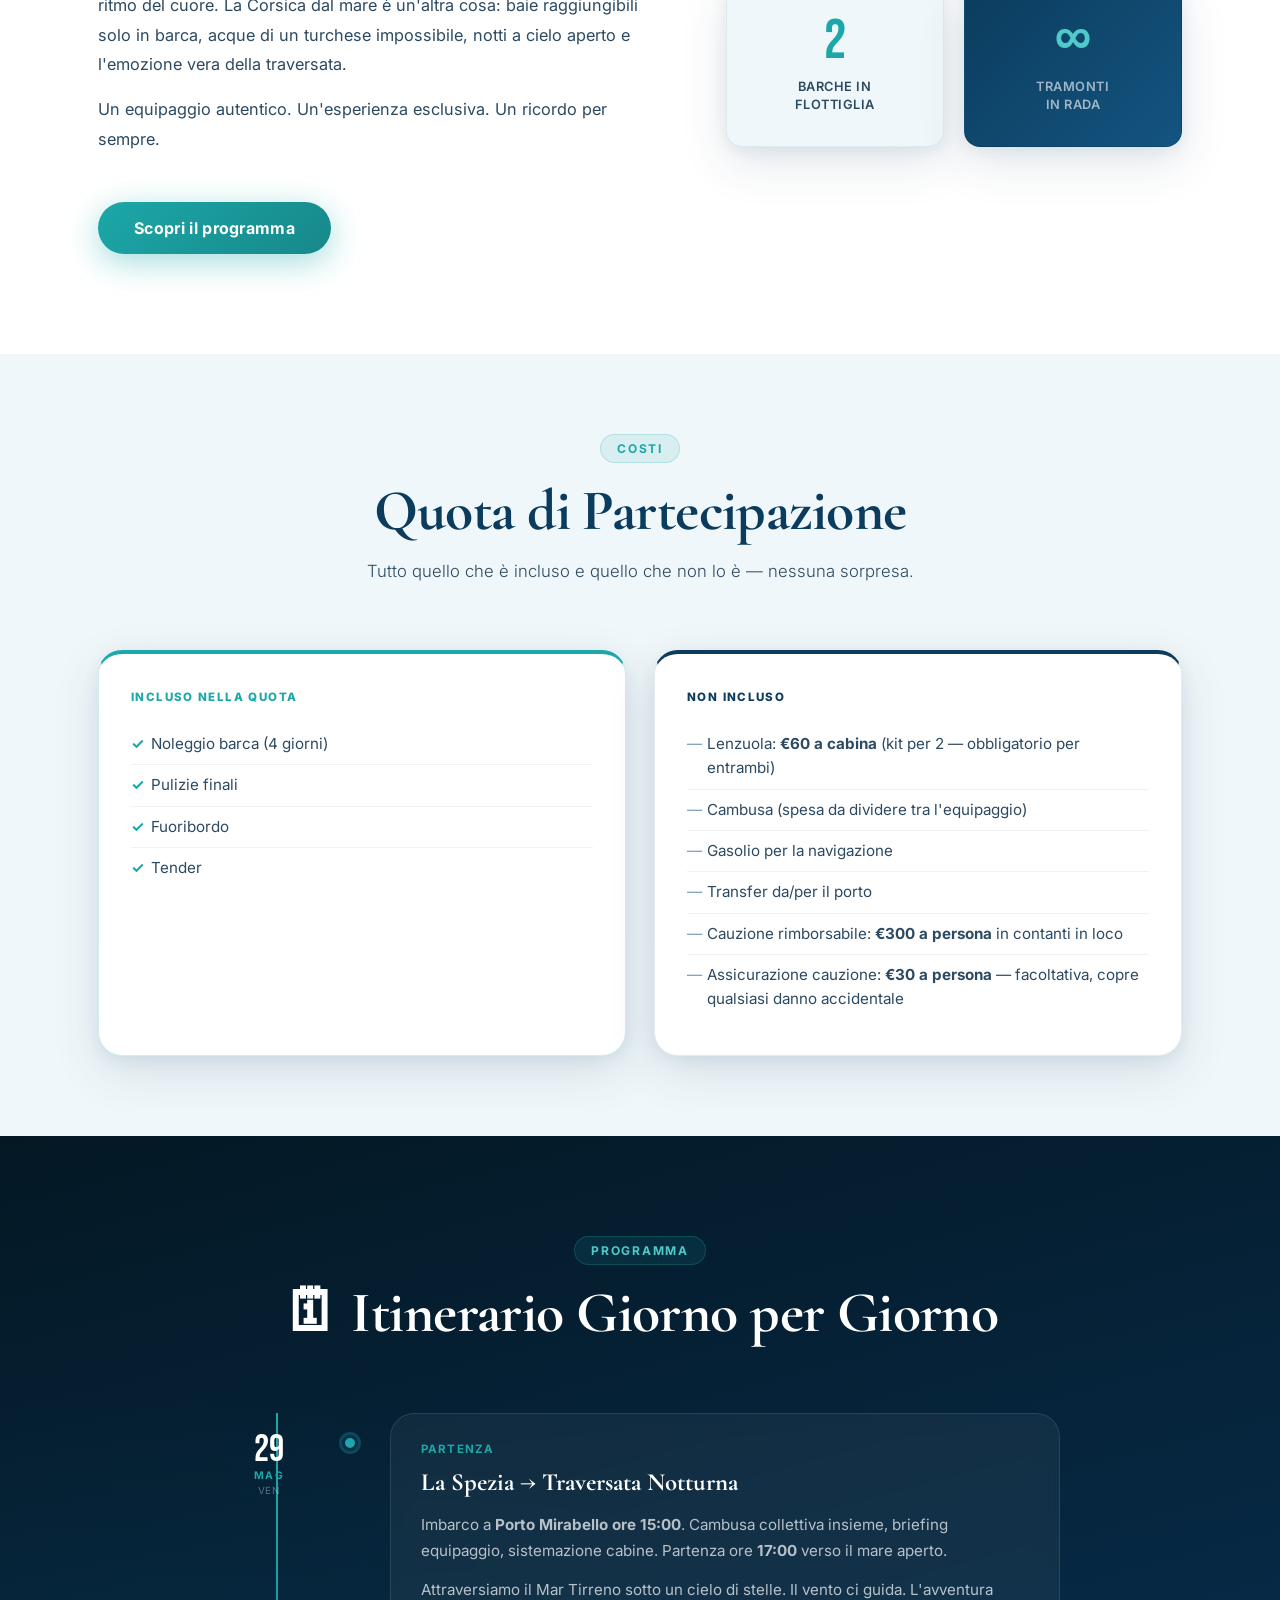
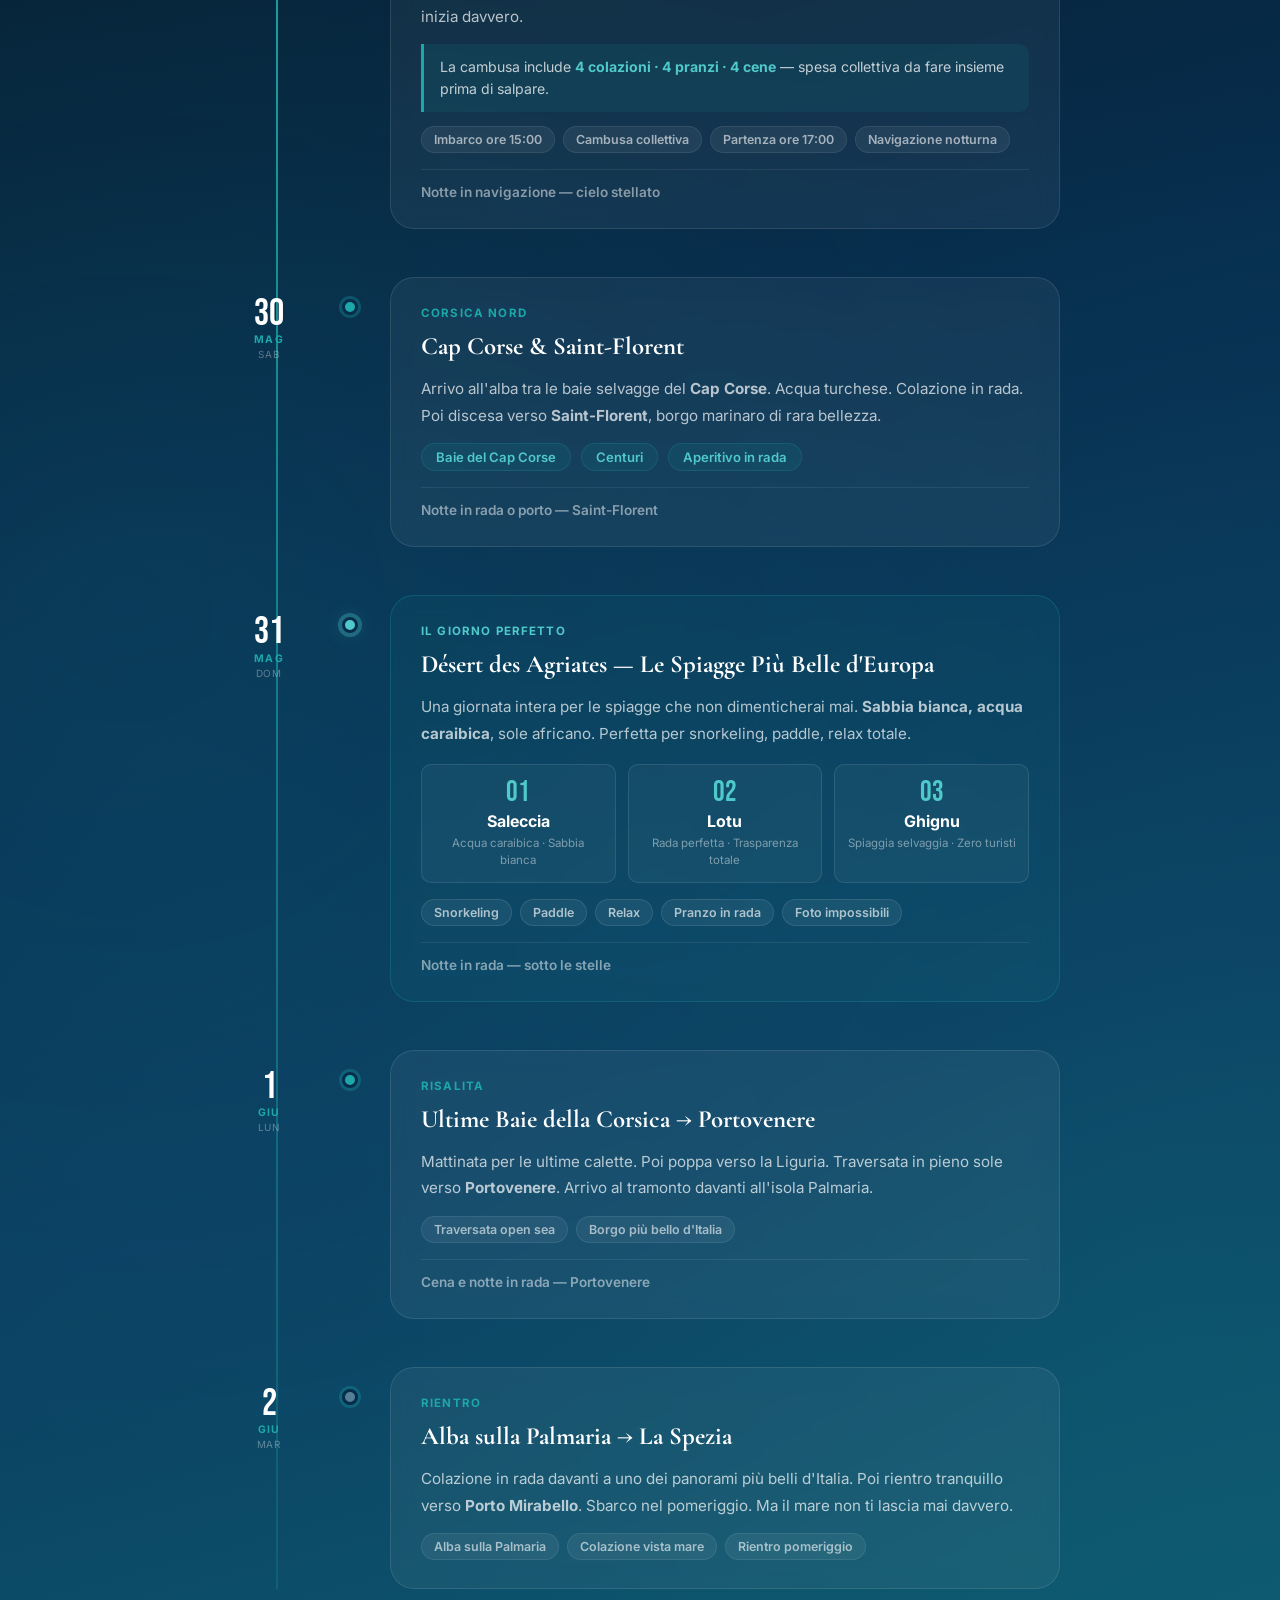
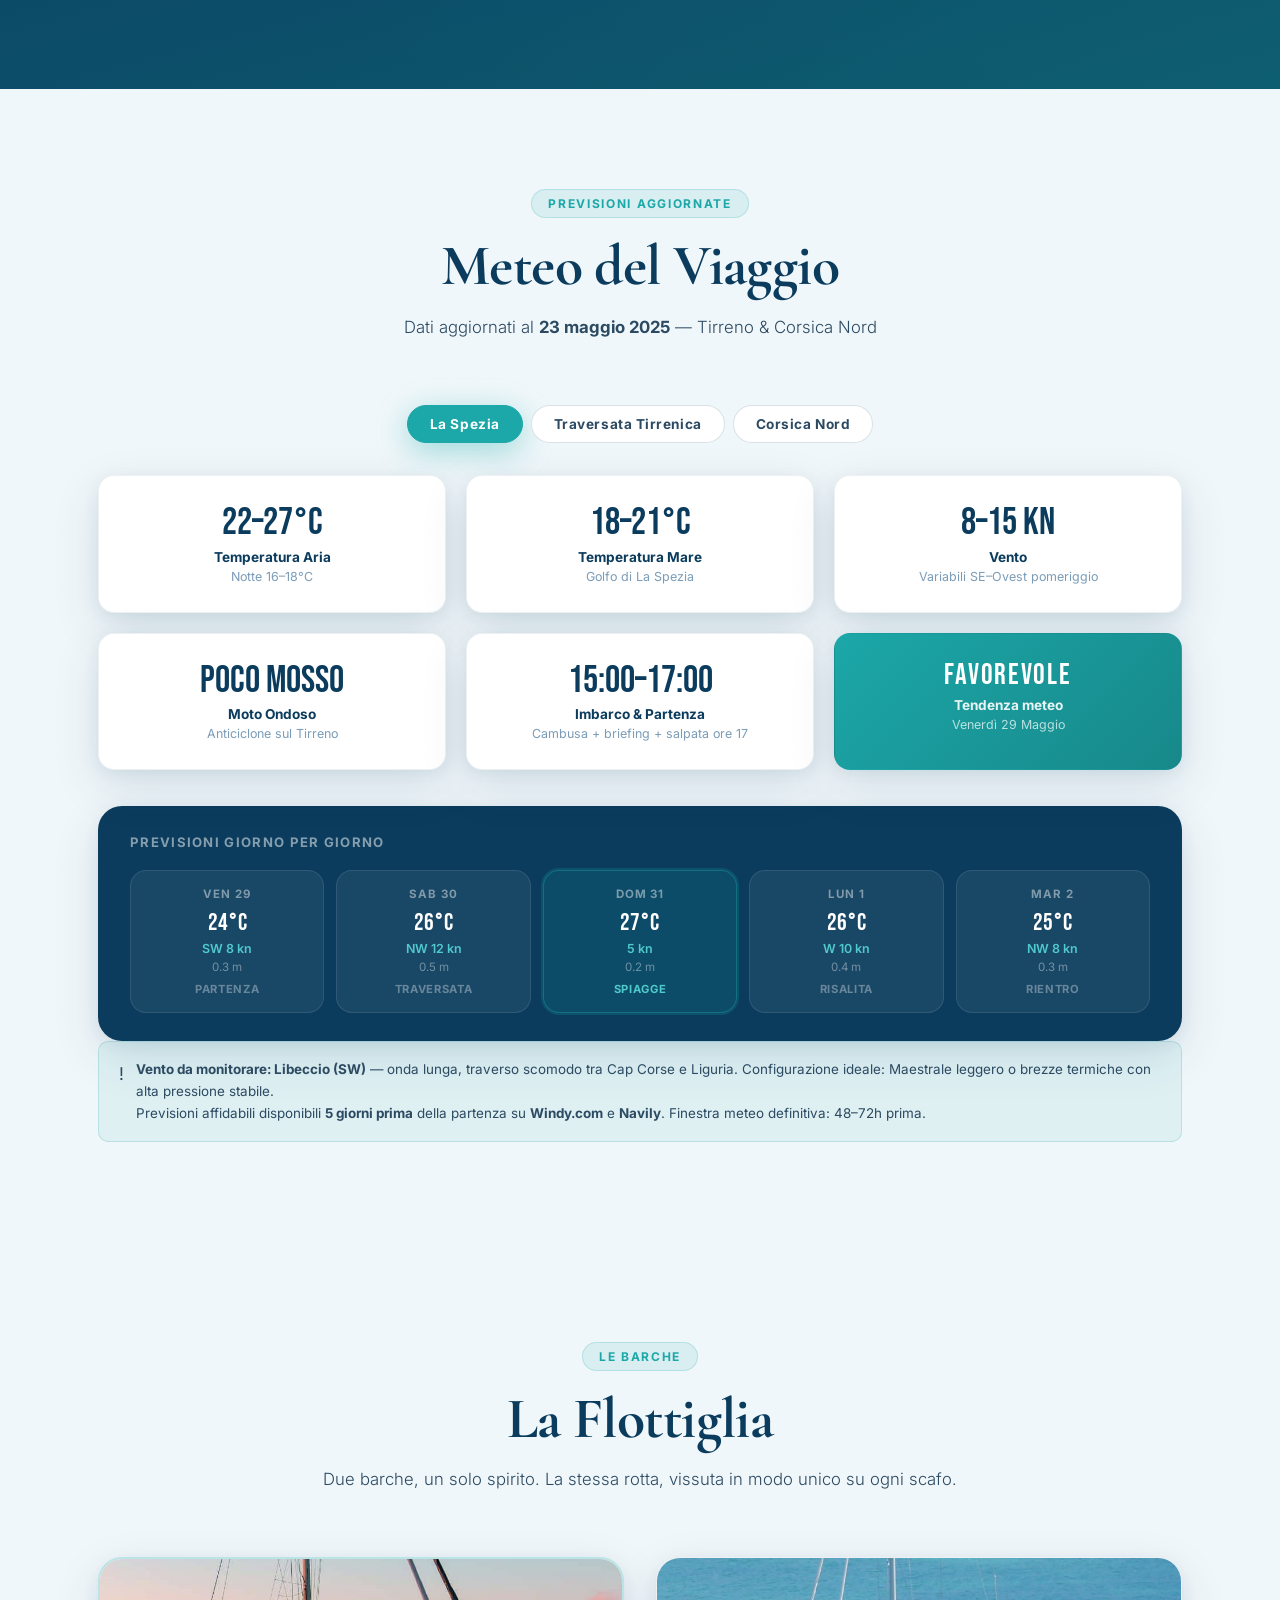
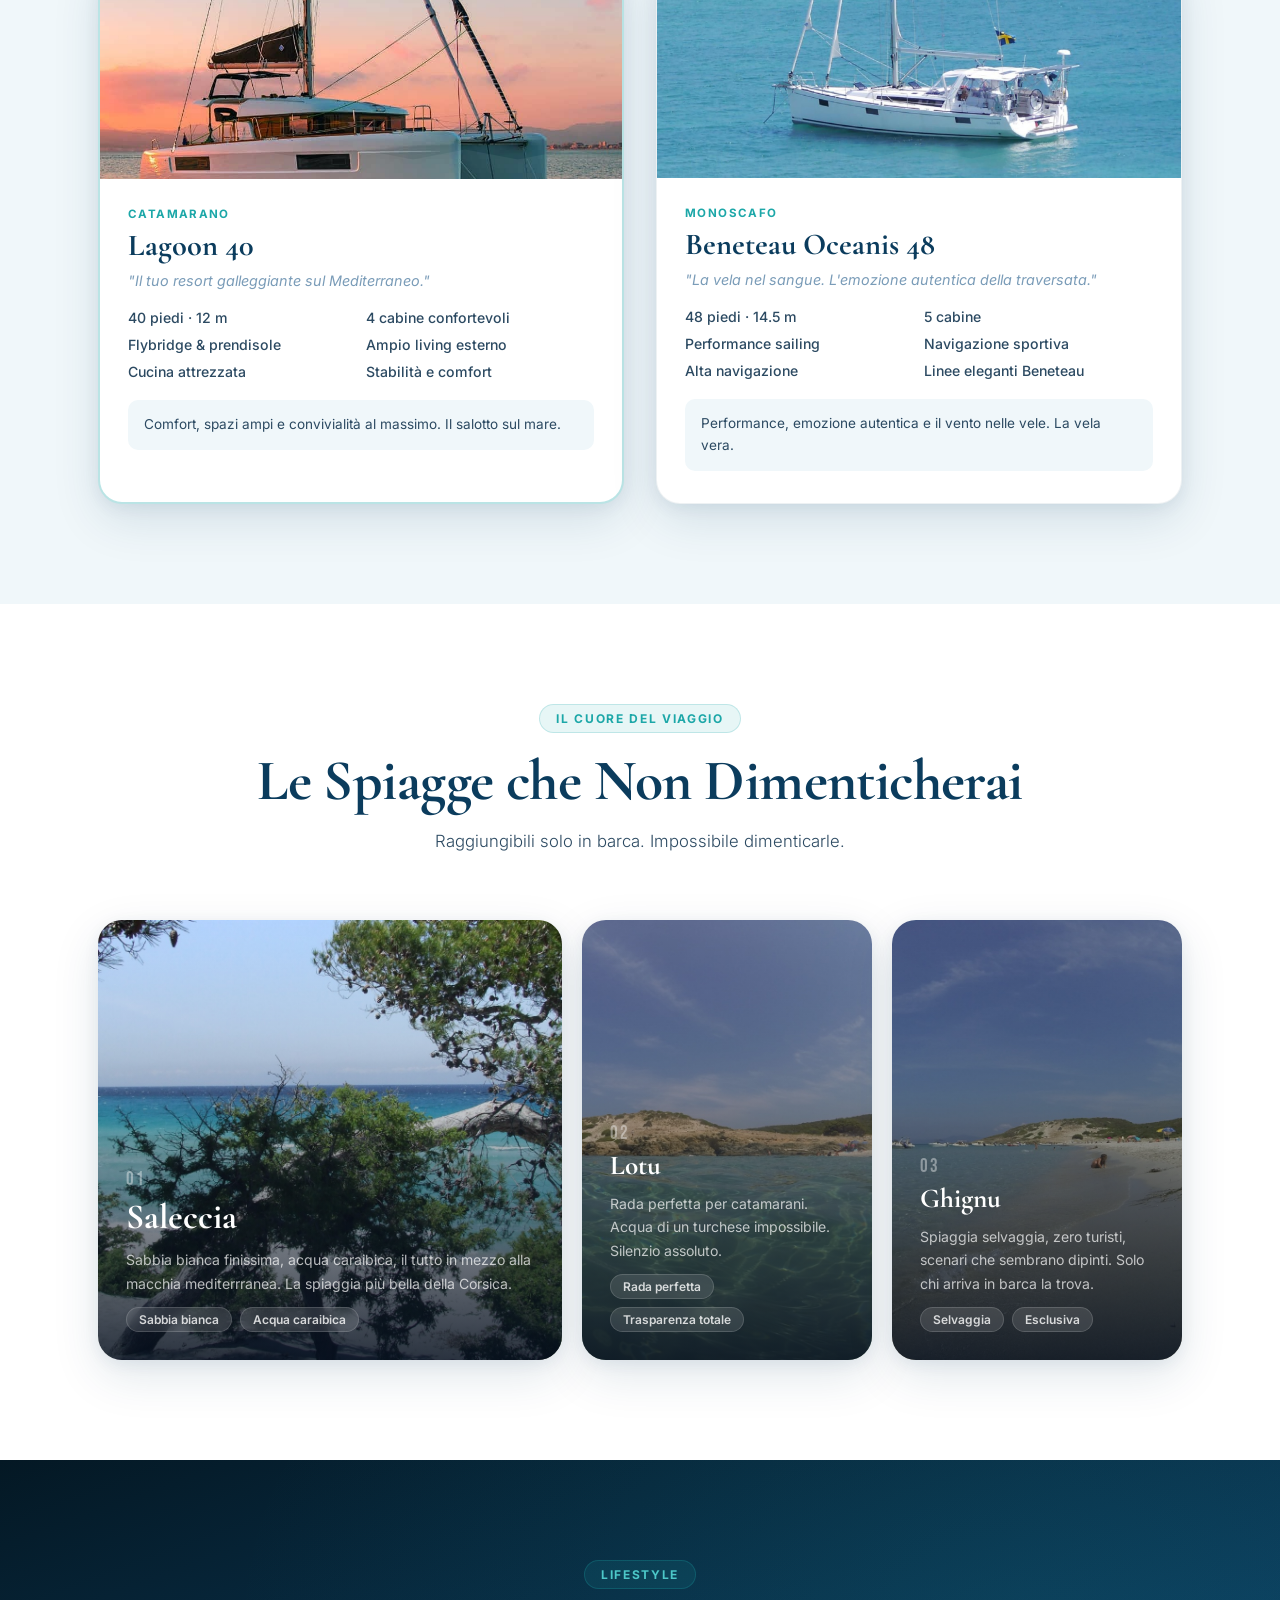
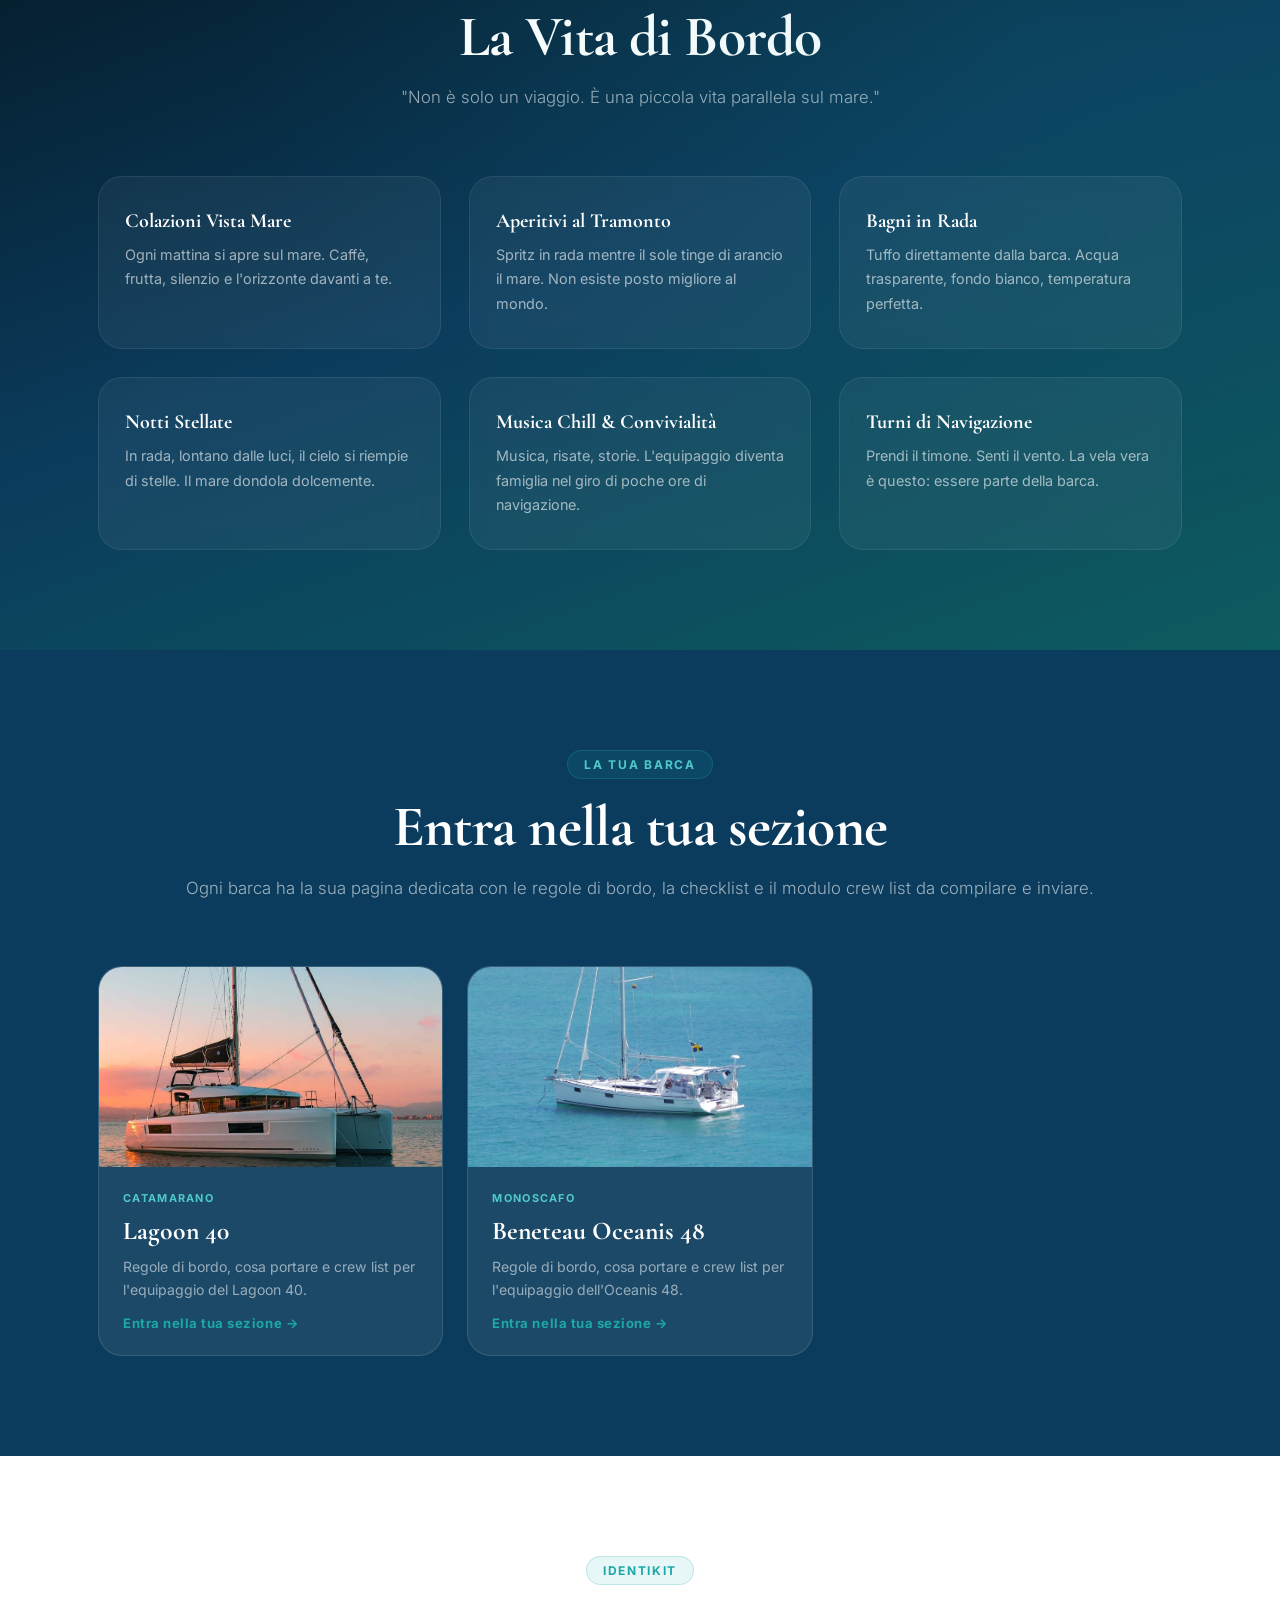
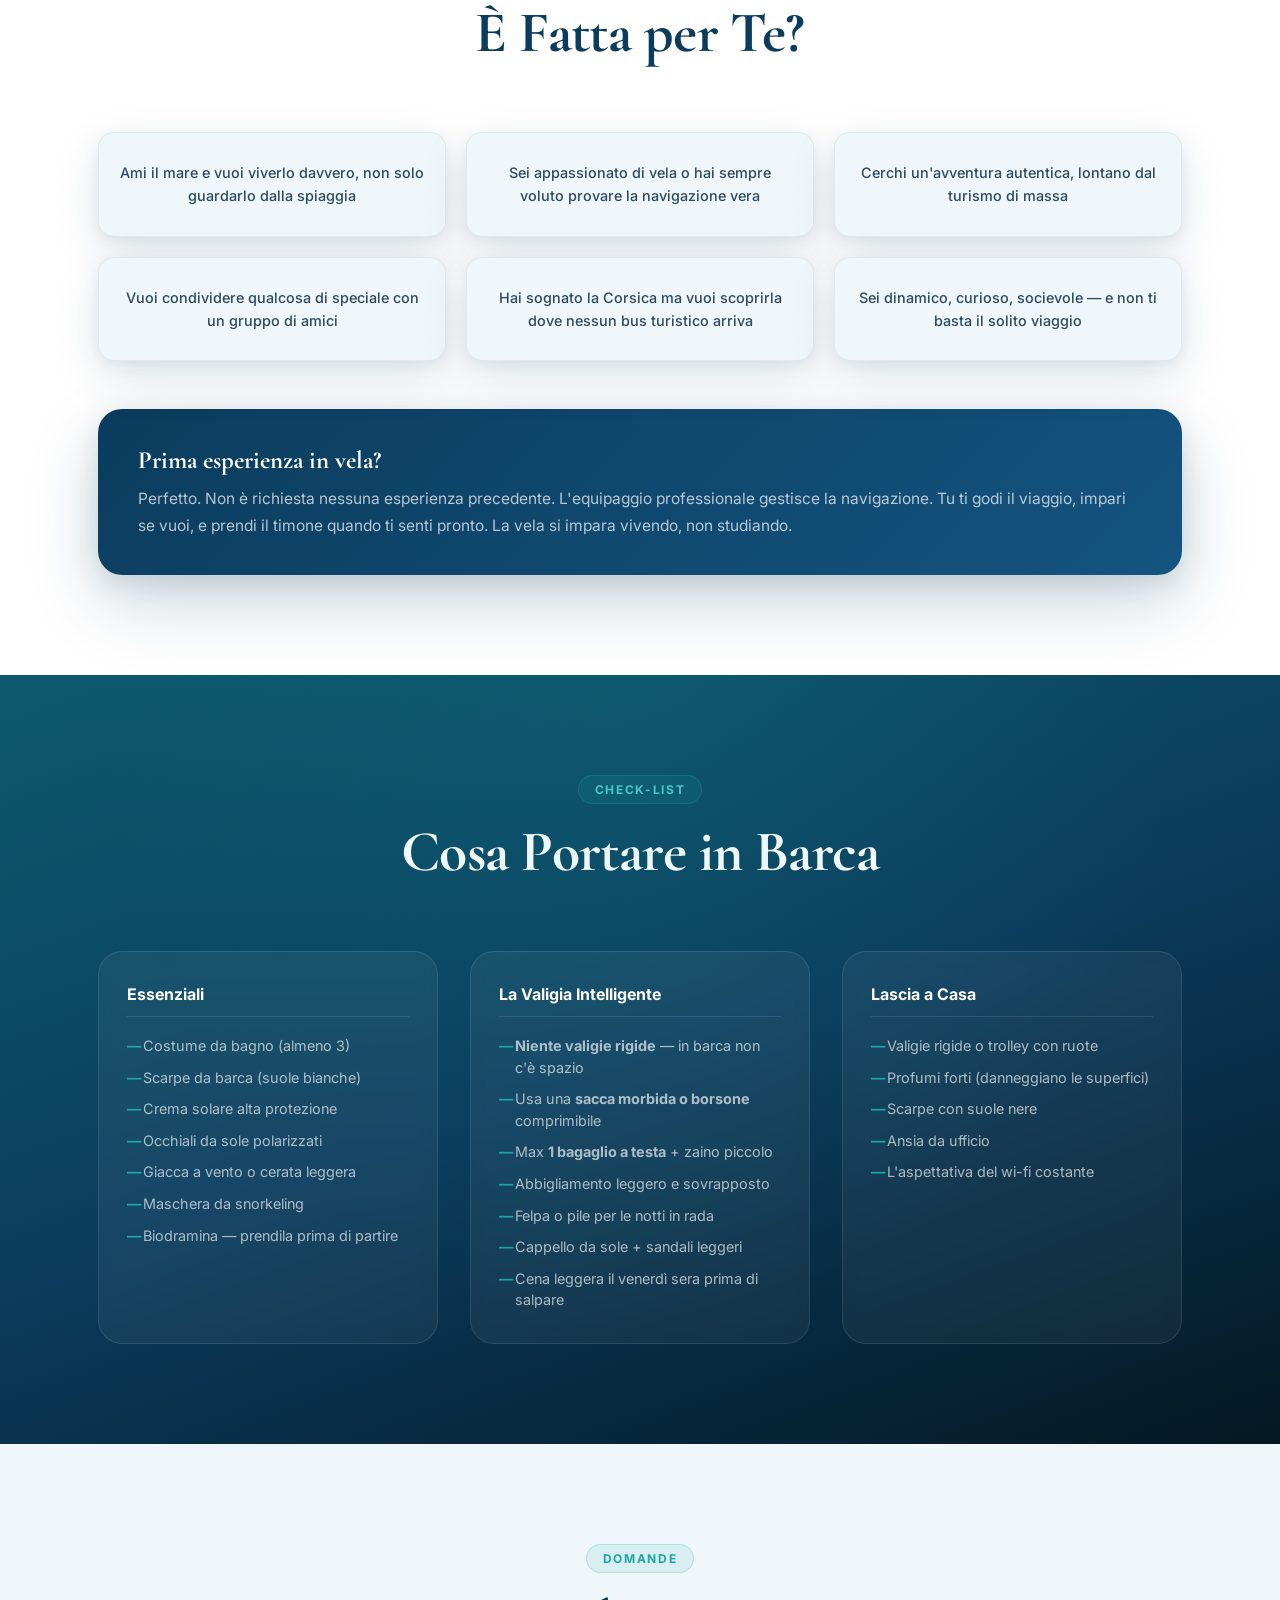
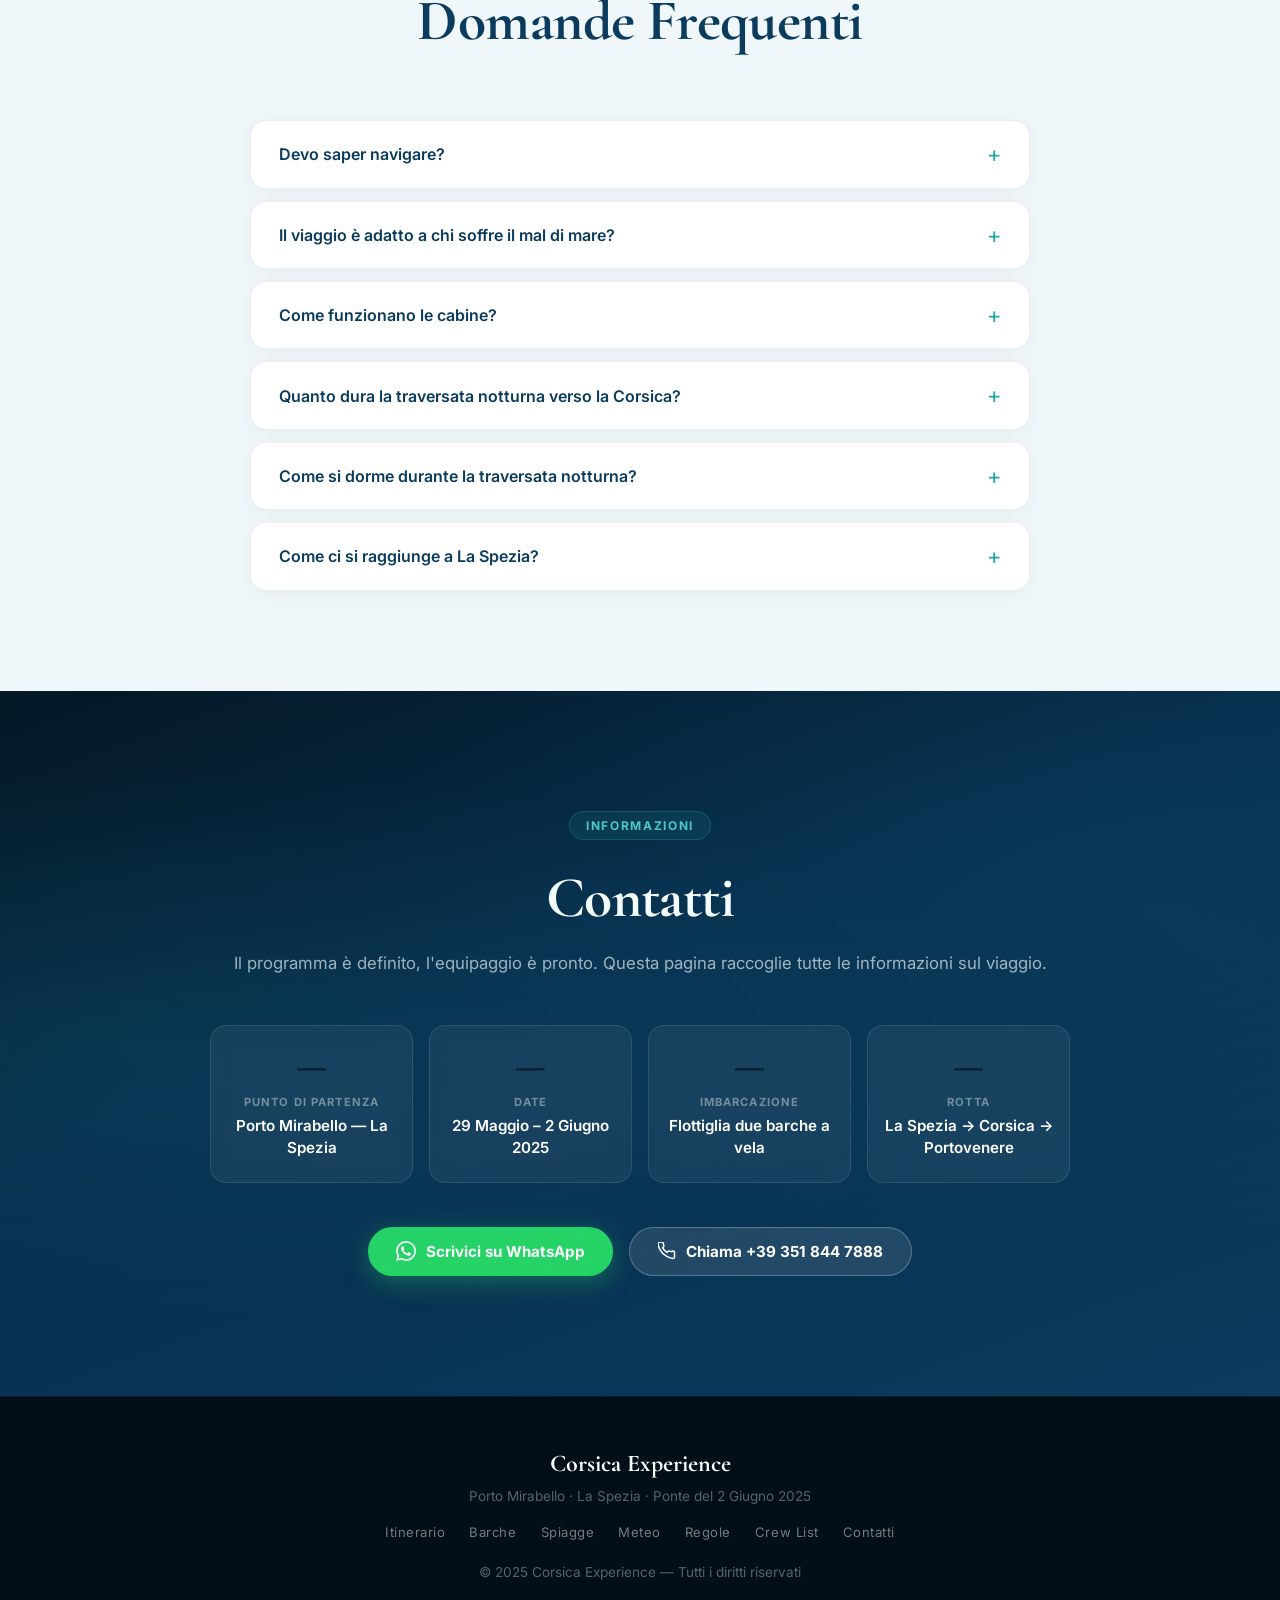
==== commit 99db5d9c: "Allinea briefing e area skipper" ====
--- a/index.html
+++ b/index.html
@@ -40,9 +40,8 @@
         <a href="regole.html">Regole</a>
         <a href="cambusa.html">Cambusa</a>
         <a href="briefing.html">Briefing</a>
-        <a href="inventario-oceanis.html">Inventario</a>
         <a href="crewlist.html" class="nav-cta">Crew List</a>
-        <a href="checkin.html" style="color:var(--turq);font-weight:600">🗂 Check-in</a>
+        <a href="checkin.html" style="color:var(--turq);font-weight:600">🔐 Area Skipper</a>
       </div>
       <button class="nav-burger" id="navBurger" aria-label="Menu">
         <span></span><span></span><span></span>
@@ -56,9 +55,8 @@
       <a href="regole.html">Regole</a>
       <a href="cambusa.html">Cambusa</a>
       <a href="briefing.html">Briefing</a>
-    <a href="inventario-oceanis.html">Inventario</a>
       <a href="crewlist.html">Crew List</a>
-      <a href="checkin.html" style="color:var(--turq);font-weight:600">🗂 Check-in Skipper</a>
+      <a href="checkin.html" style="color:var(--turq);font-weight:600">🔐 Area Skipper Skipper</a>
       <a href="#contatti">Contatti</a>
     </div>
   </nav>
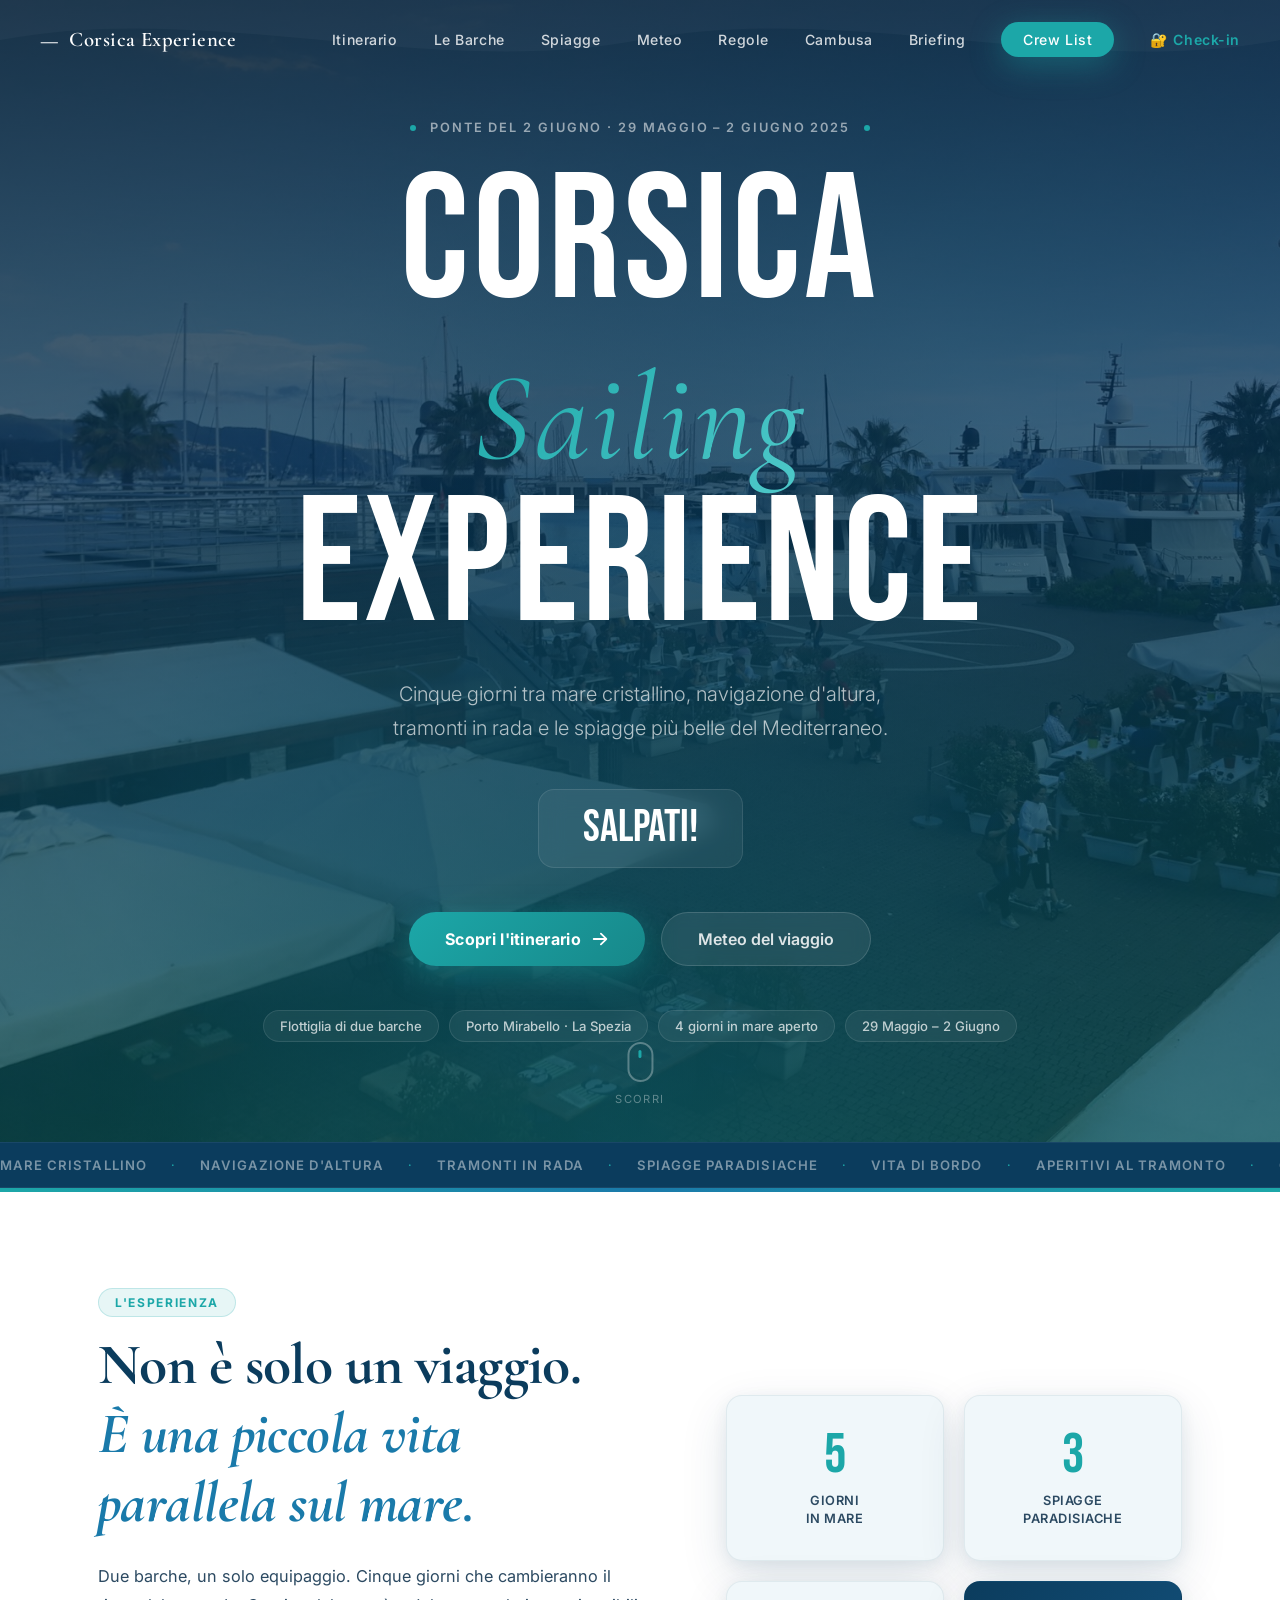
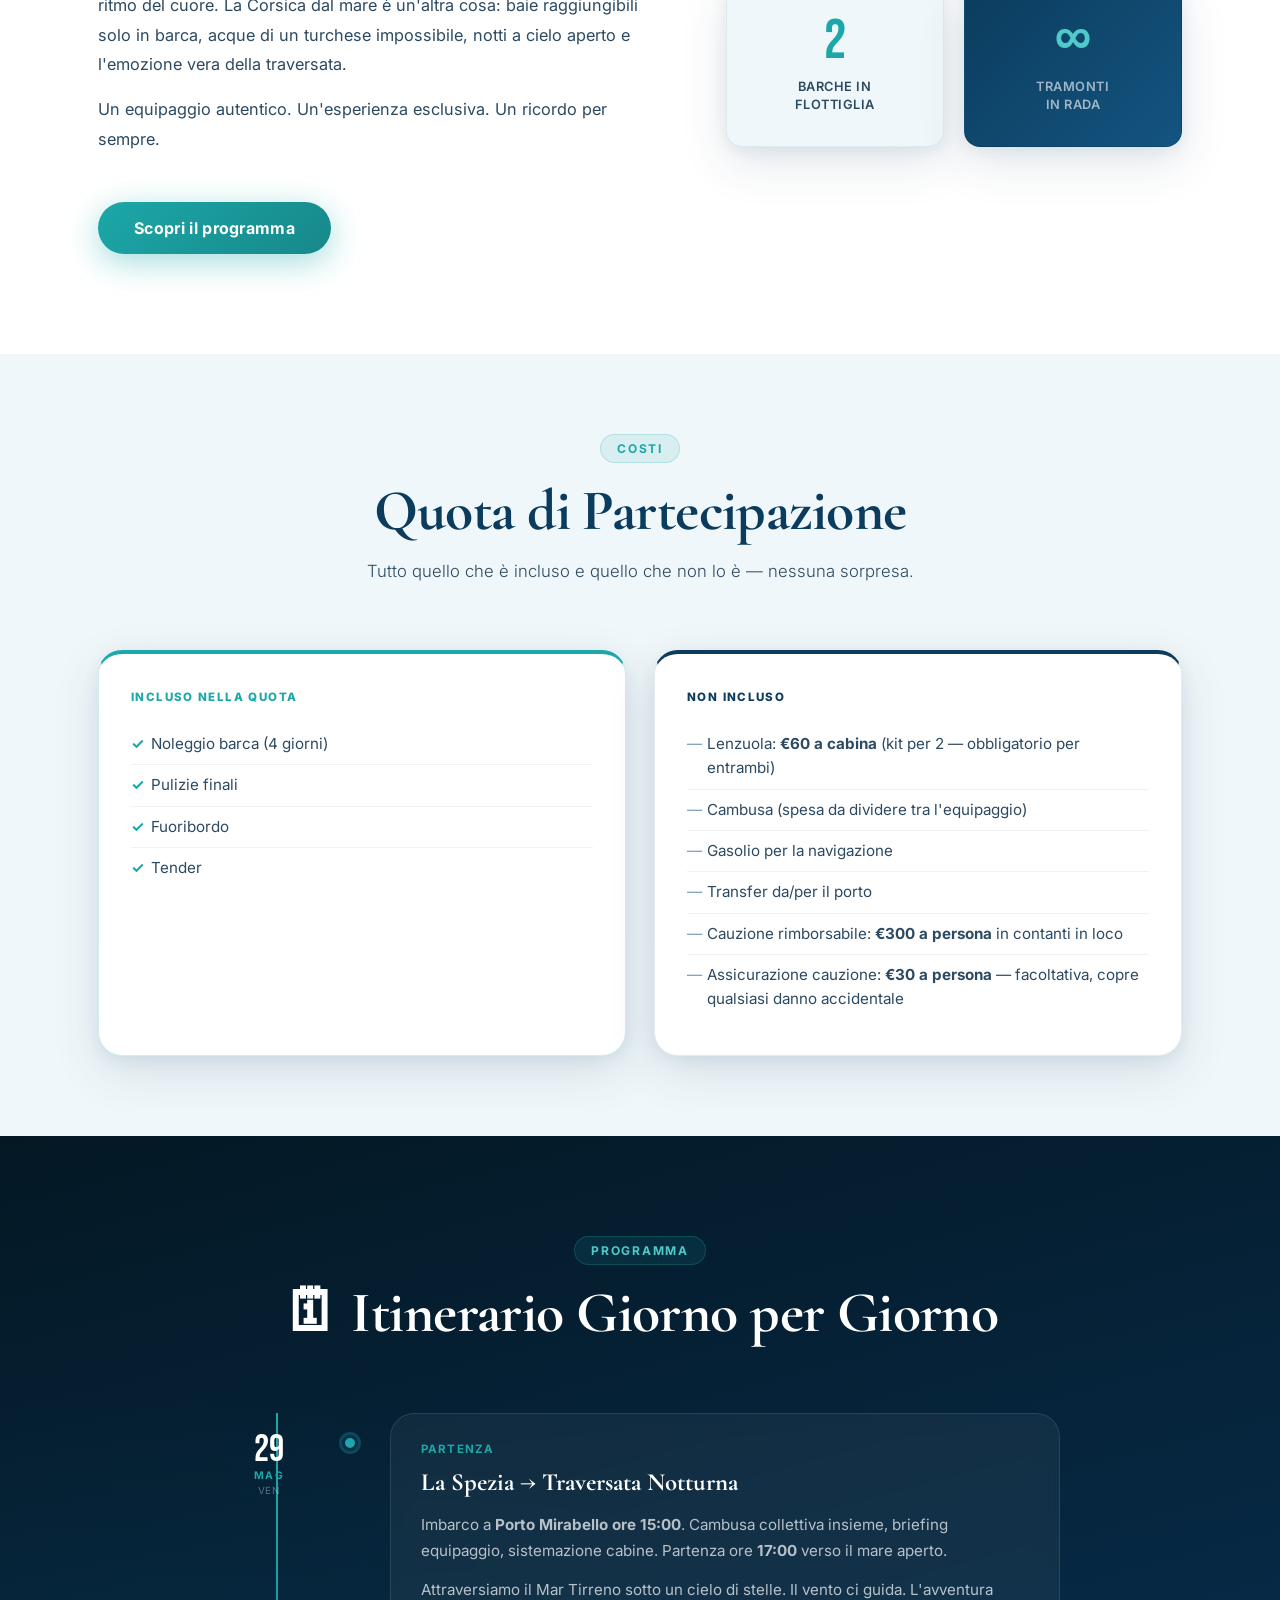
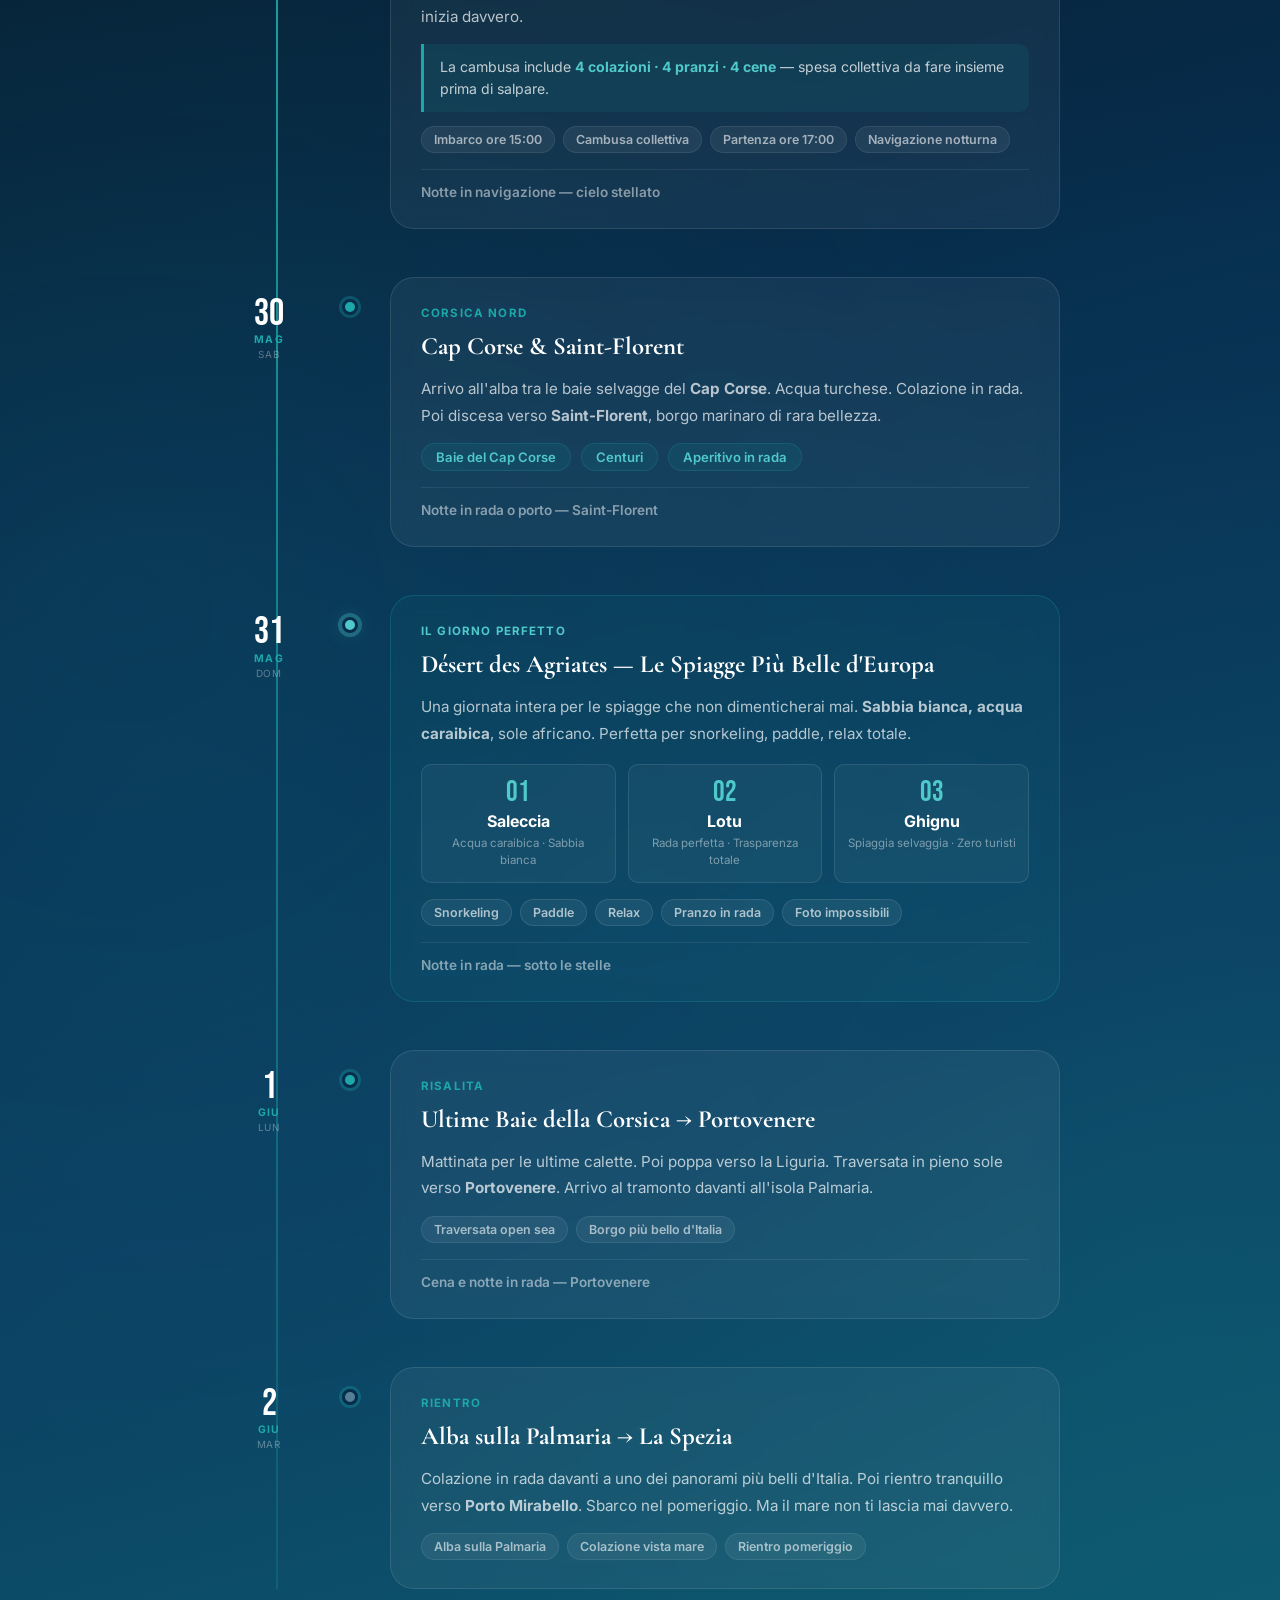
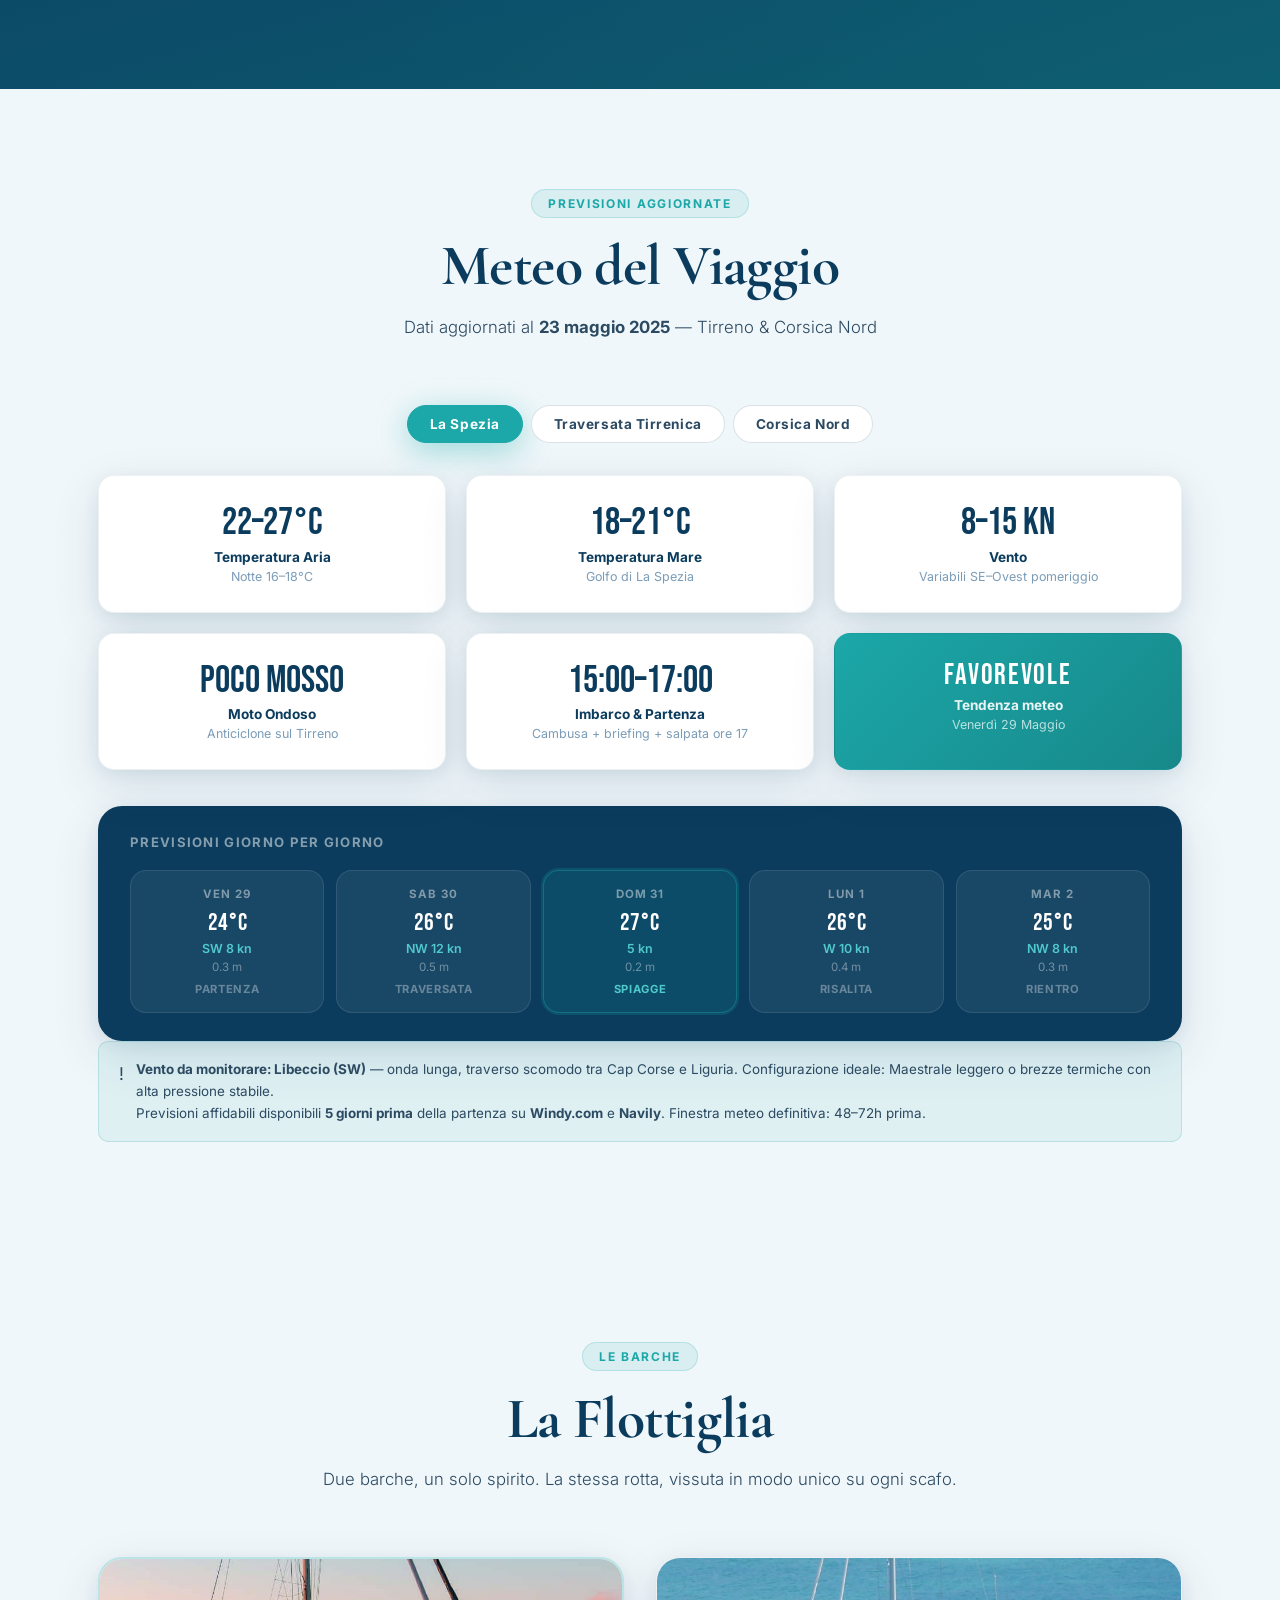
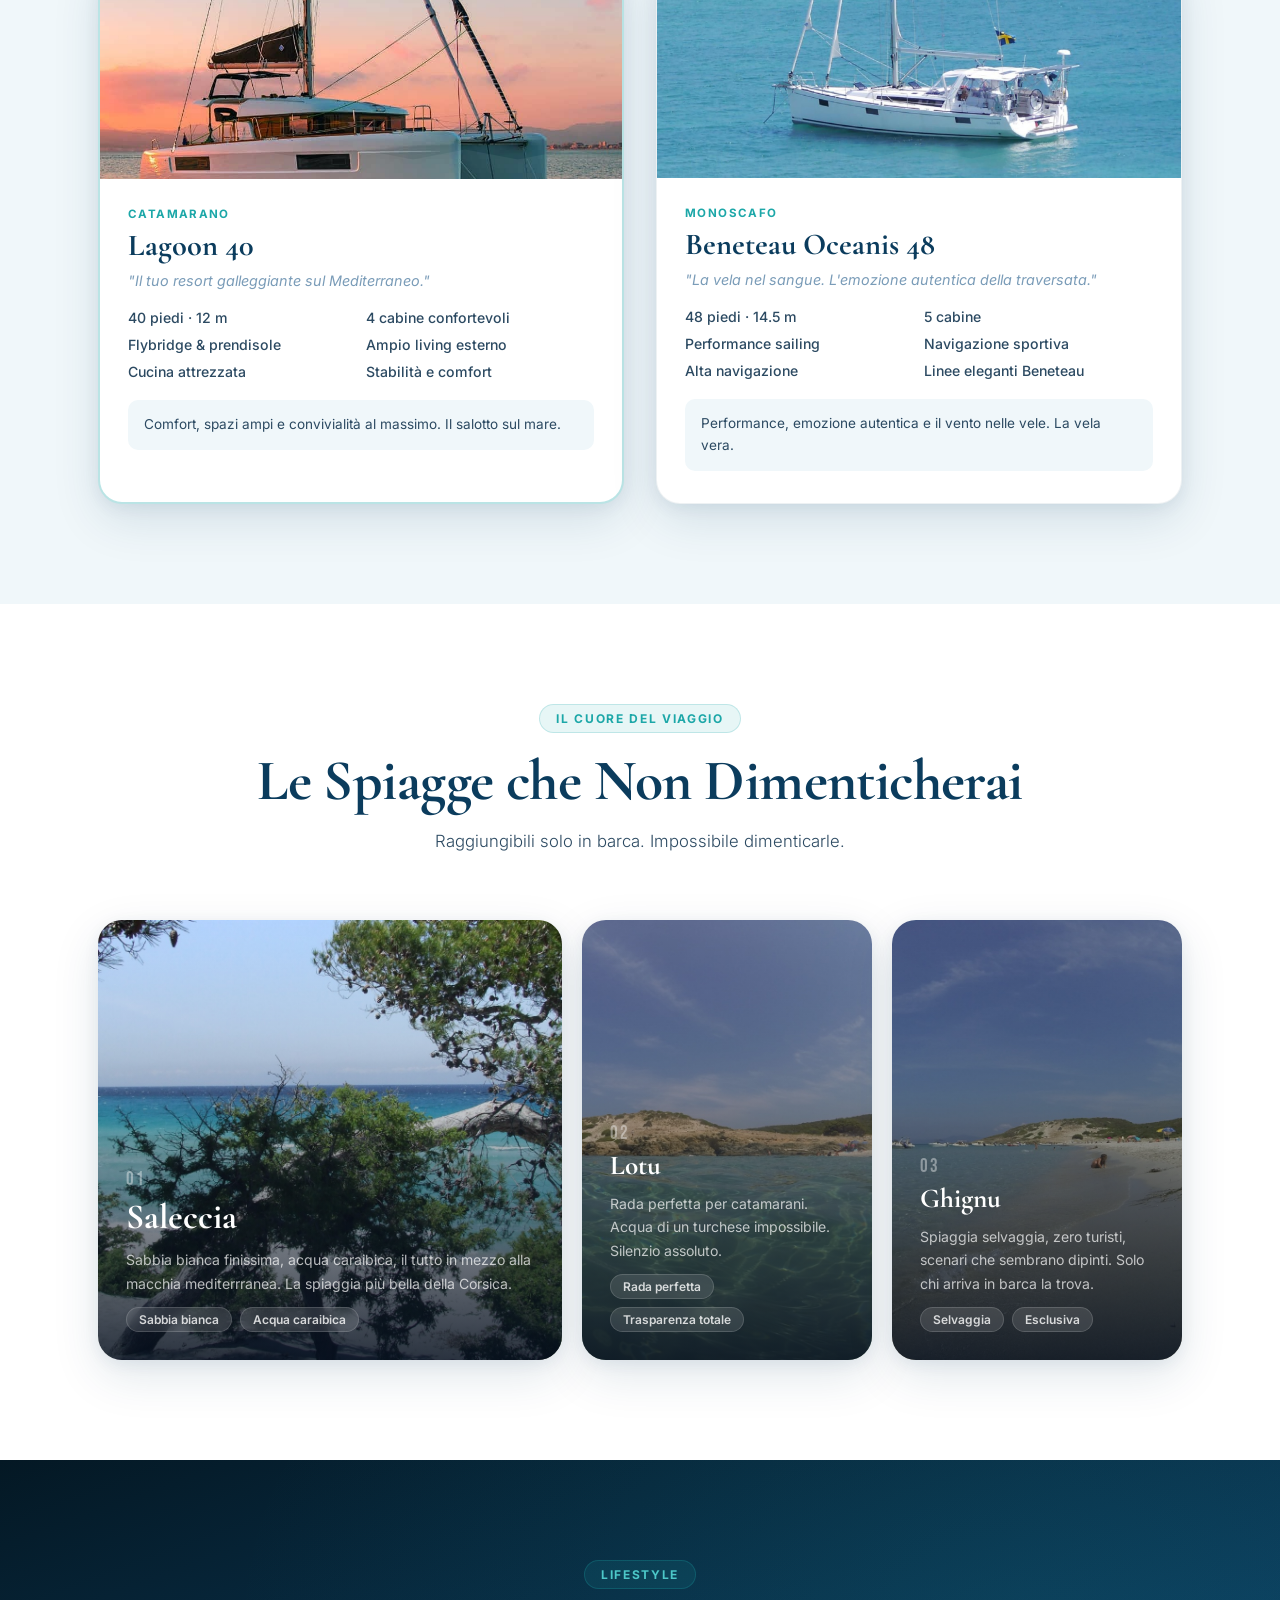
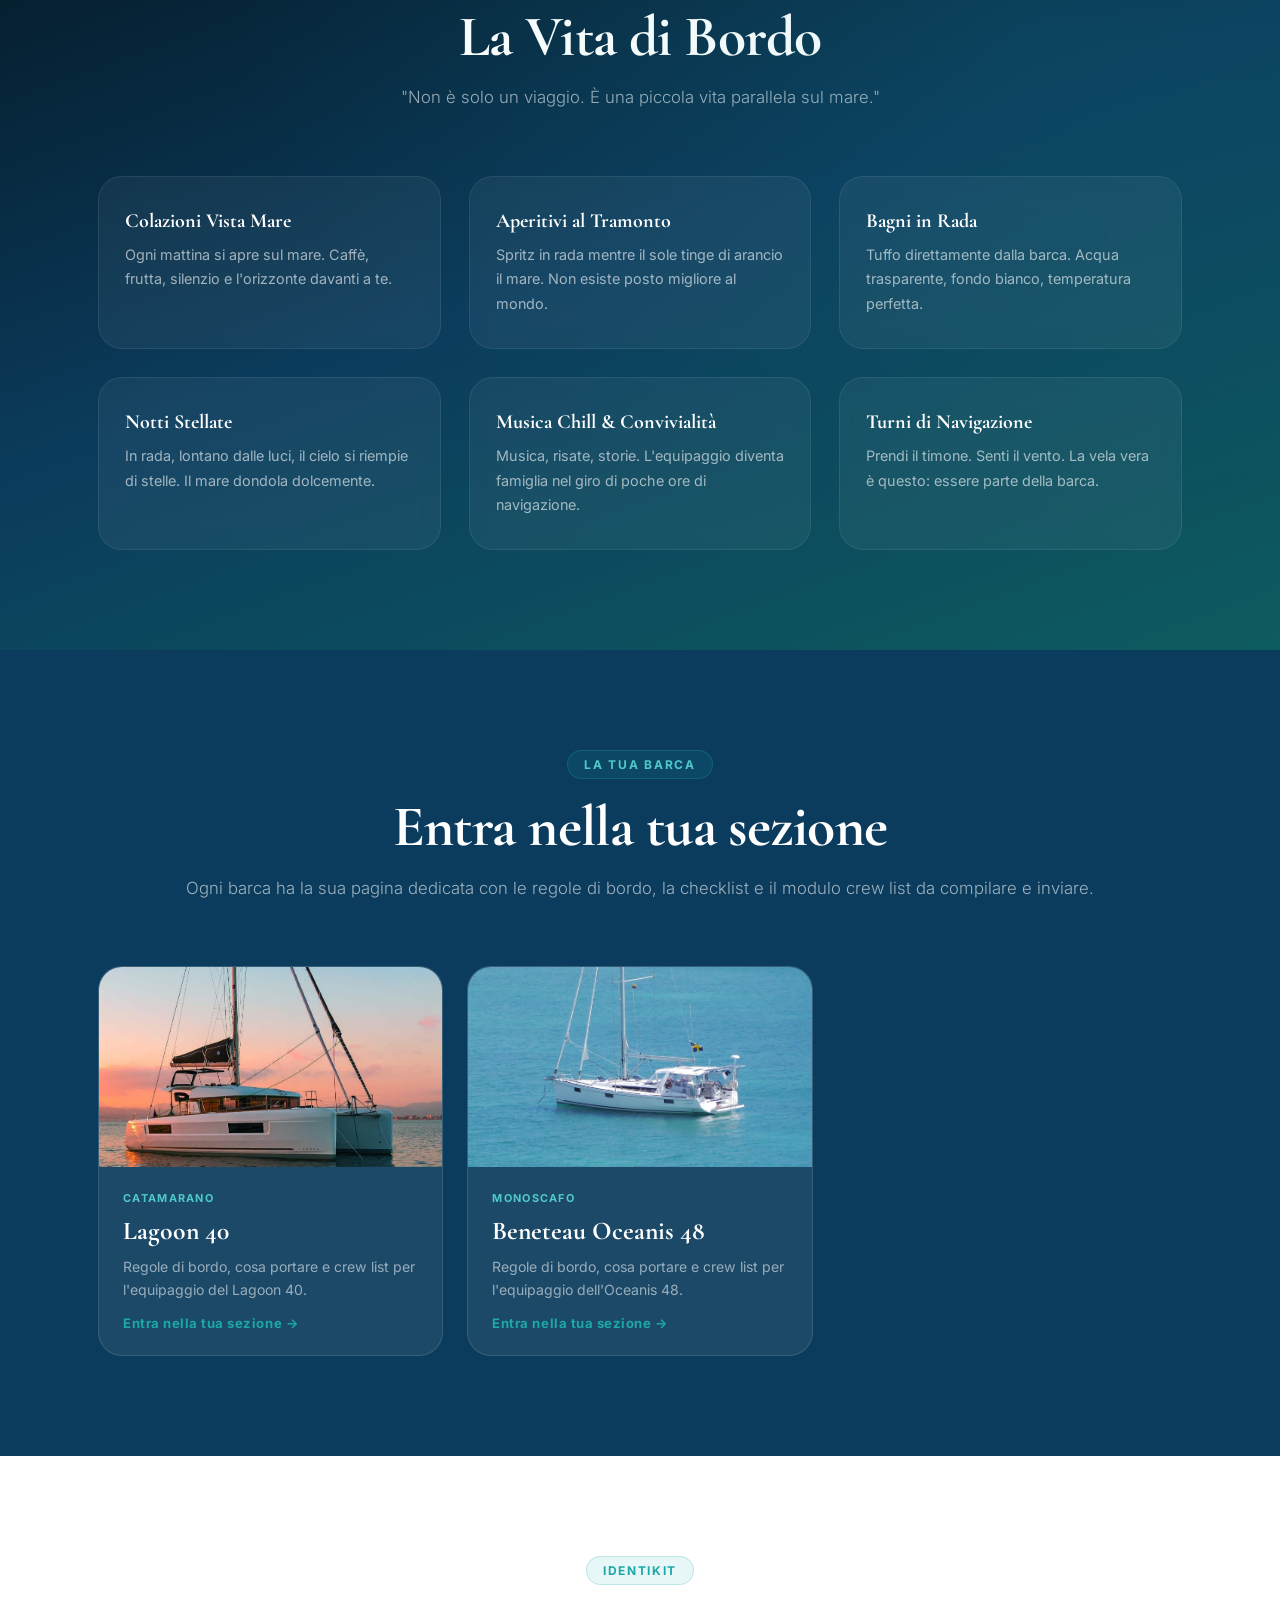
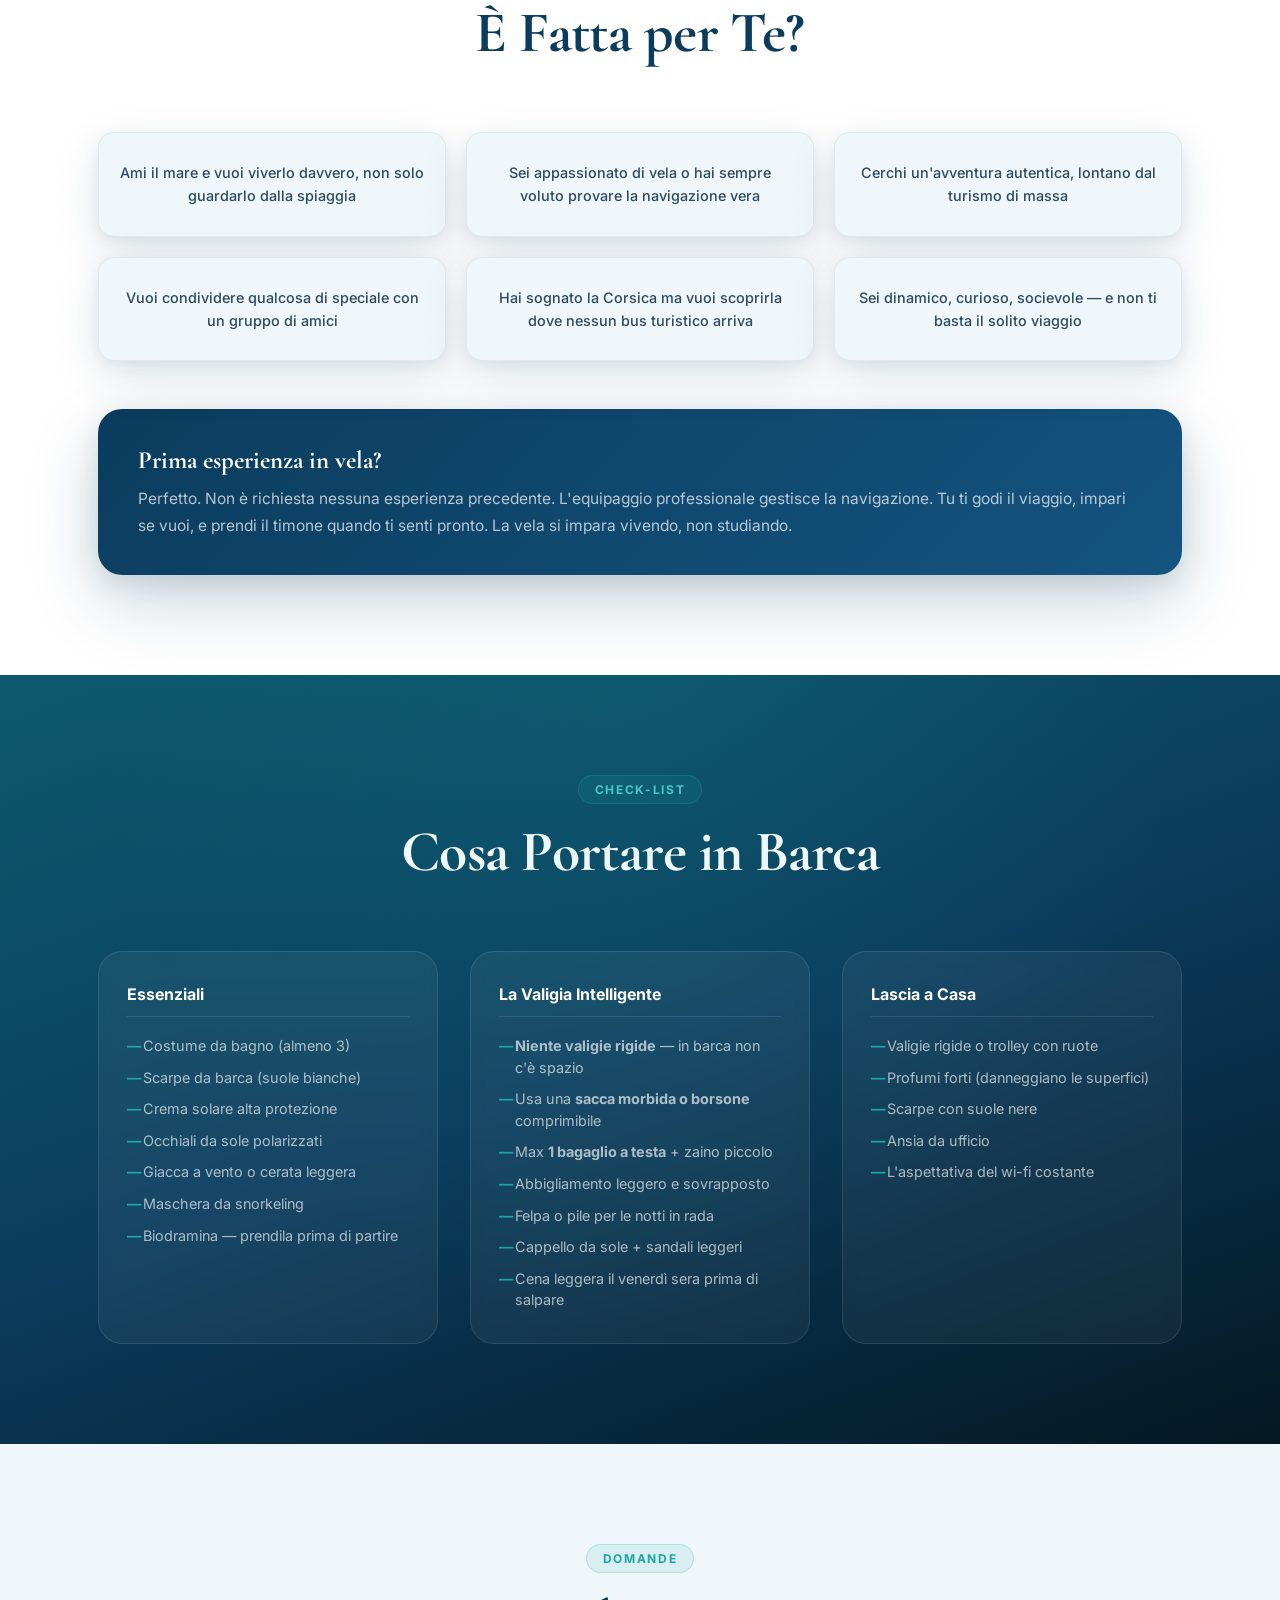
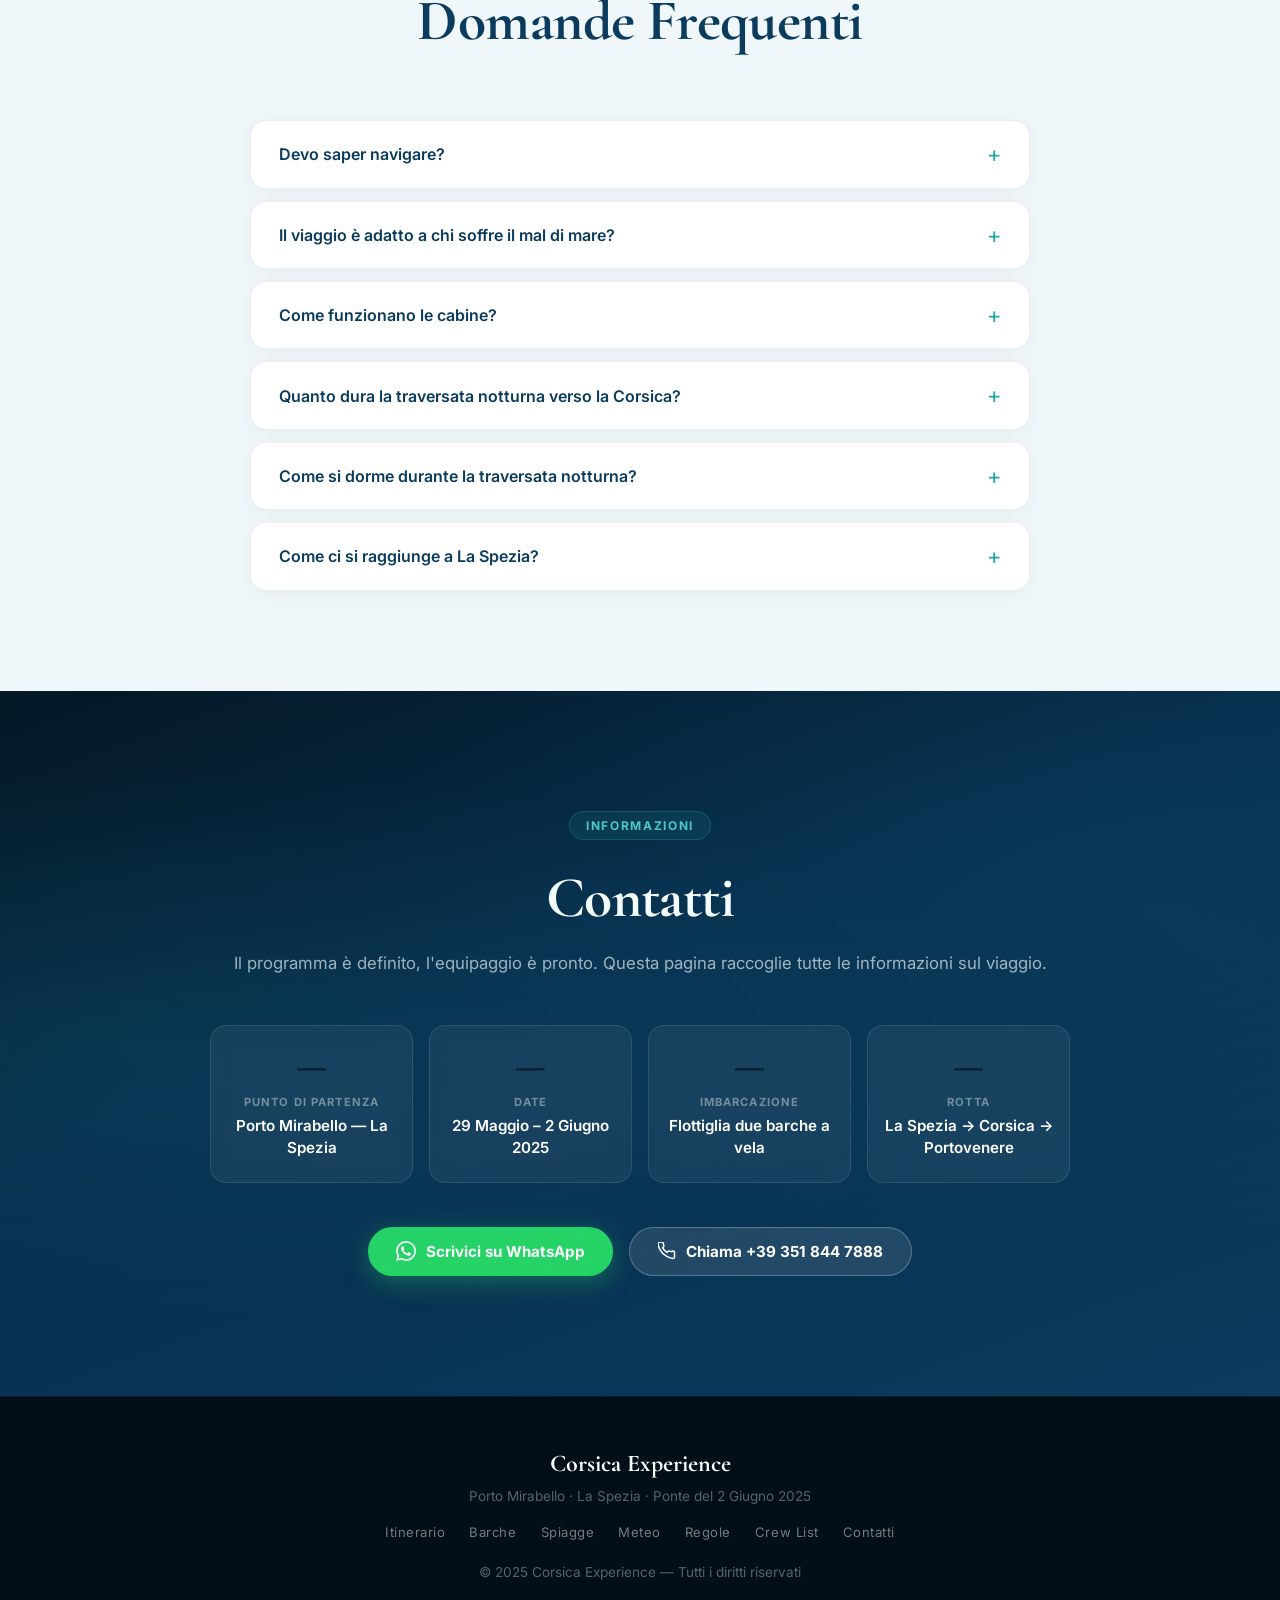
==== commit eb689921: "Ripristina link Check-in nei menu" ====
--- a/index.html
+++ b/index.html
@@ -41,7 +41,7 @@
         <a href="cambusa.html">Cambusa</a>
         <a href="briefing.html">Briefing</a>
         <a href="crewlist.html" class="nav-cta">Crew List</a>
-        <a href="checkin.html" style="color:var(--turq);font-weight:600">🔐 Area Skipper</a>
+        <a href="checkin.html" style="color:var(--turq);font-weight:600">🔐 Check-in</a>
       </div>
       <button class="nav-burger" id="navBurger" aria-label="Menu">
         <span></span><span></span><span></span>
@@ -56,7 +56,7 @@
       <a href="cambusa.html">Cambusa</a>
       <a href="briefing.html">Briefing</a>
       <a href="crewlist.html">Crew List</a>
-      <a href="checkin.html" style="color:var(--turq);font-weight:600">🔐 Area Skipper Skipper</a>
+      <a href="checkin.html" style="color:var(--turq);font-weight:600">🔐 Check-in</a>
       <a href="#contatti">Contatti</a>
     </div>
   </nav>
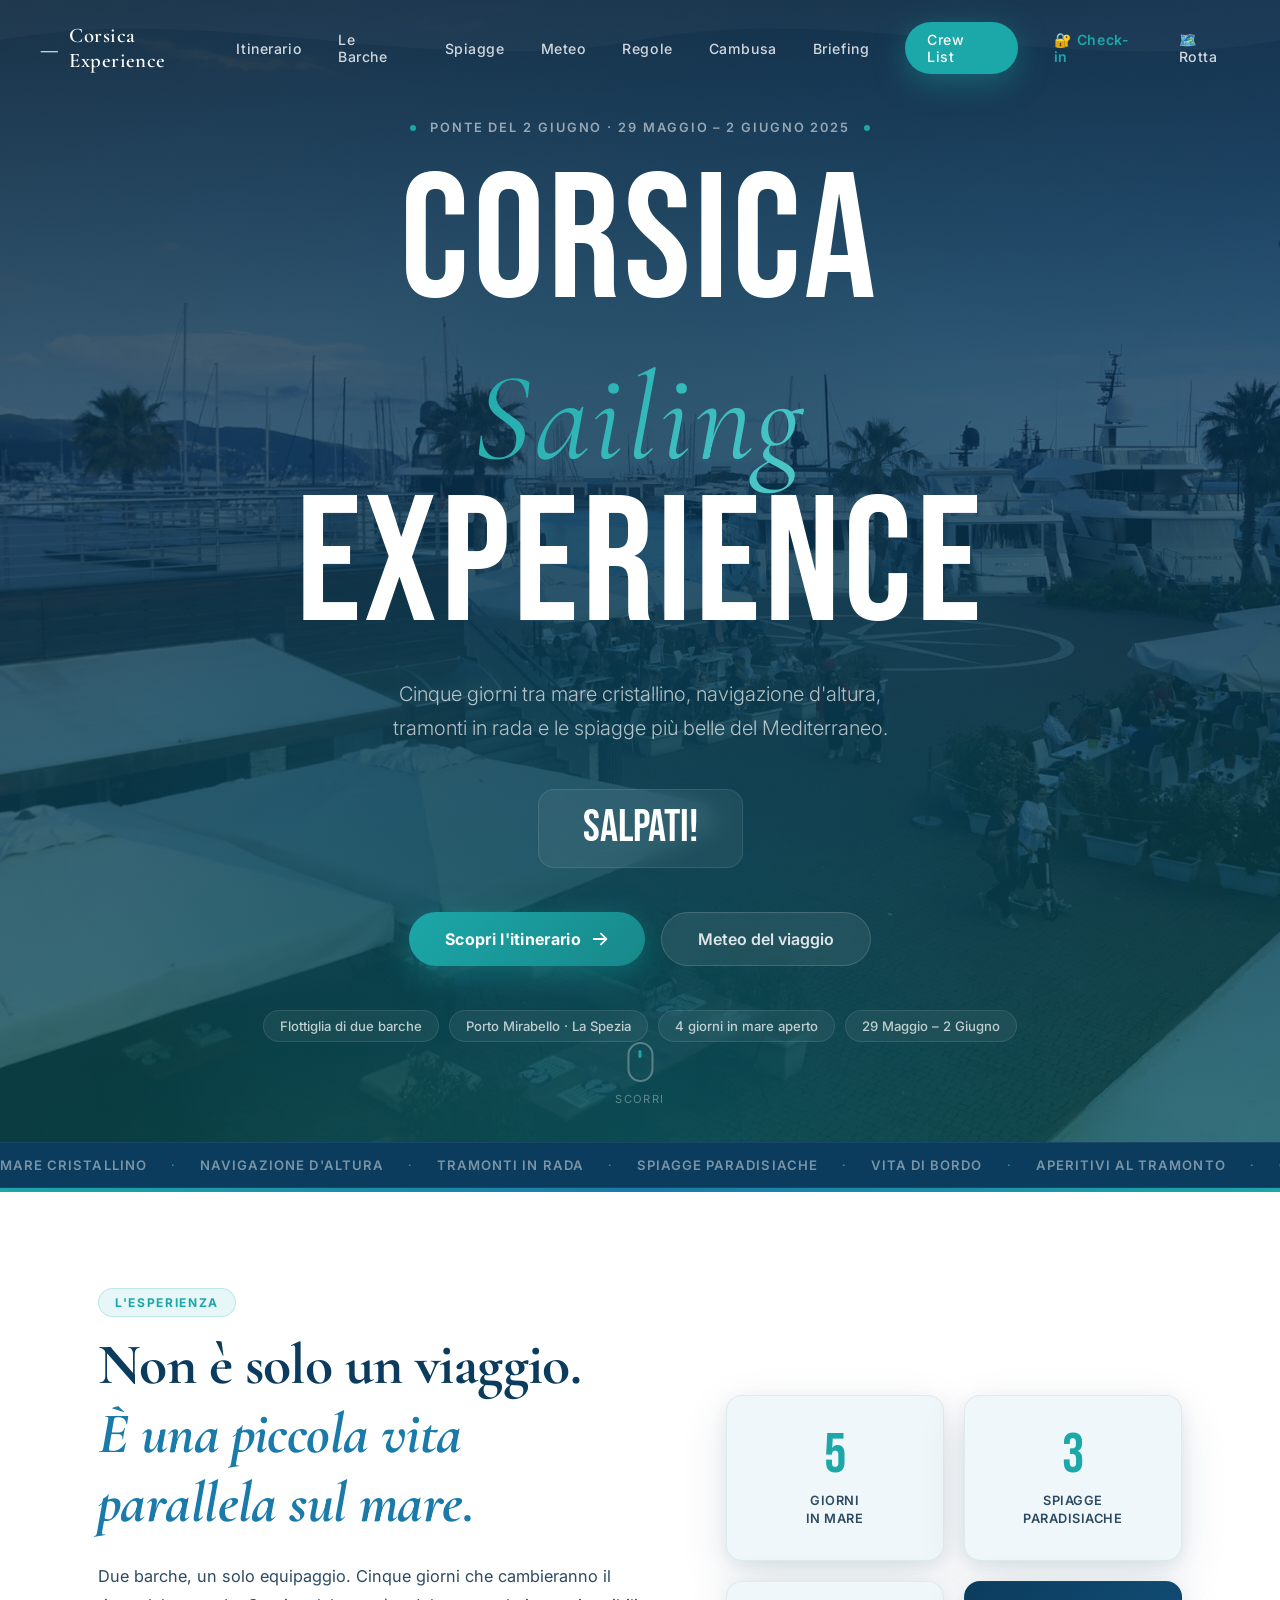
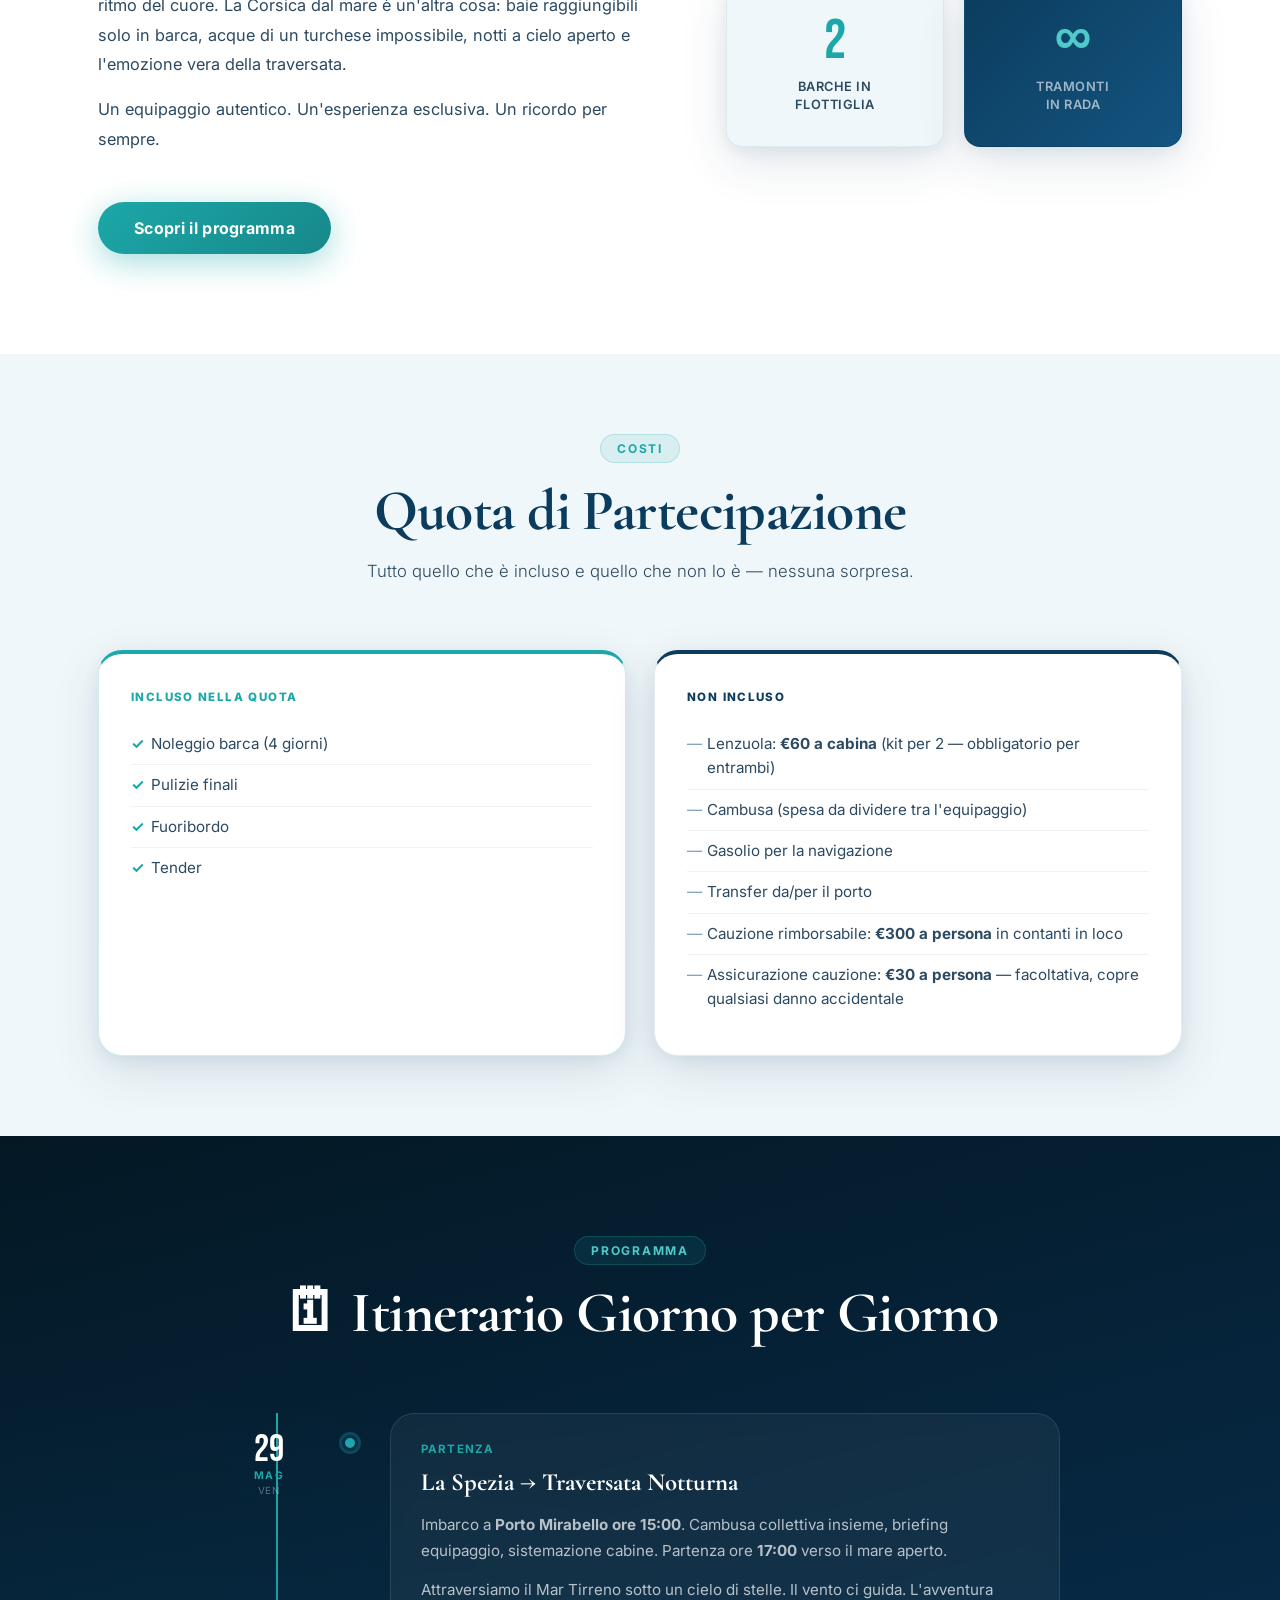
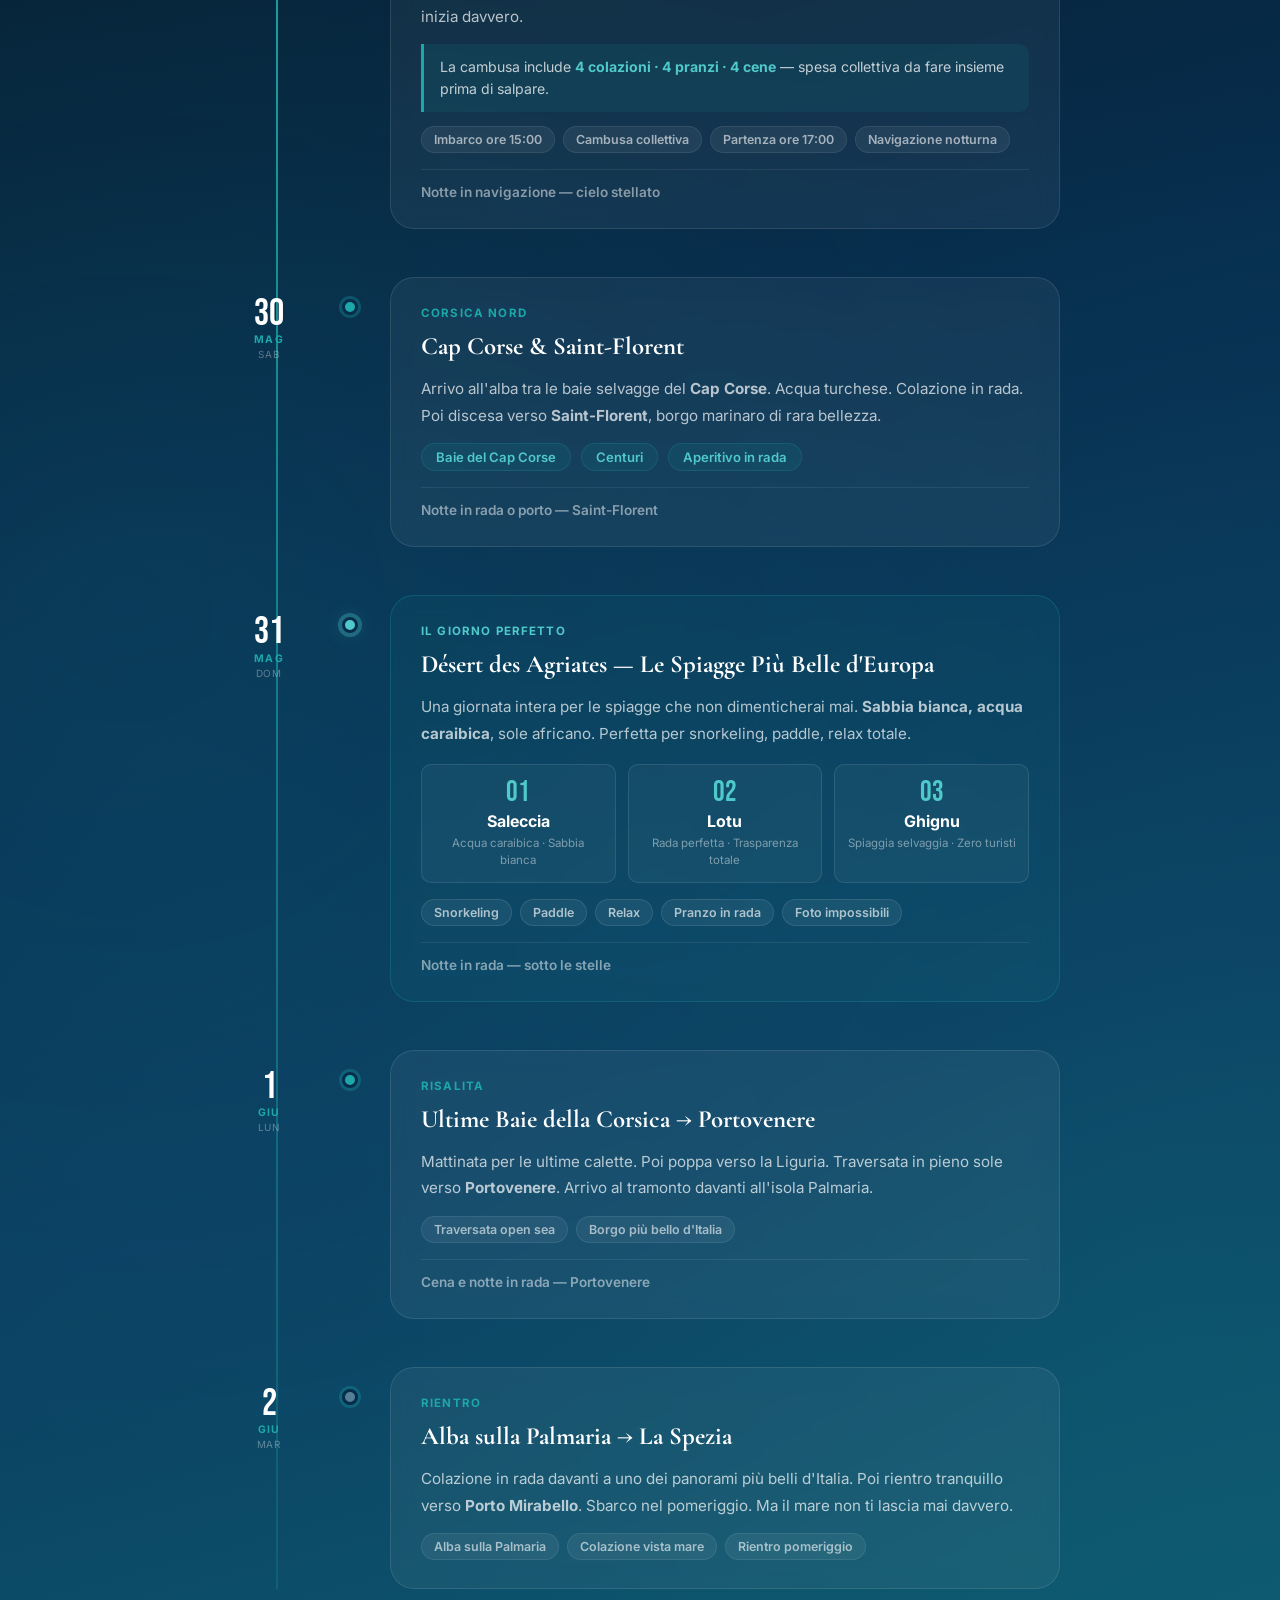
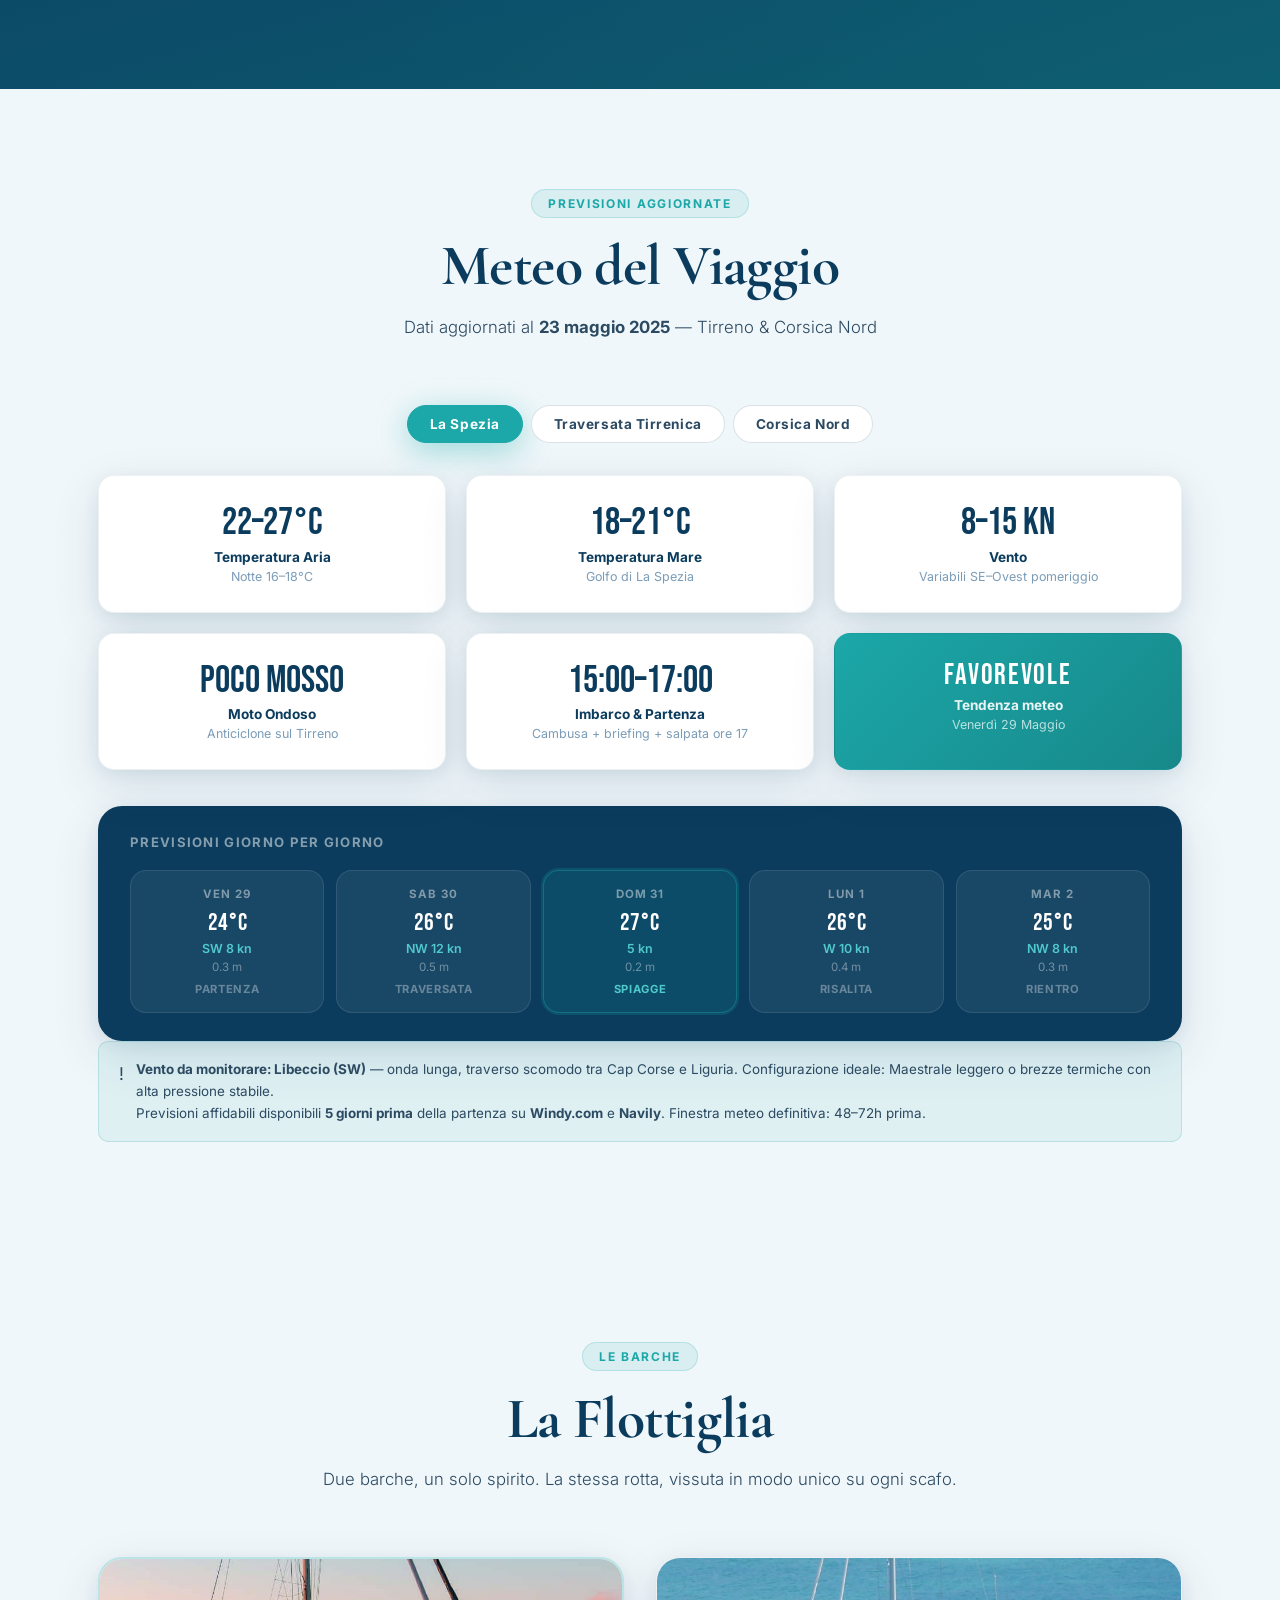
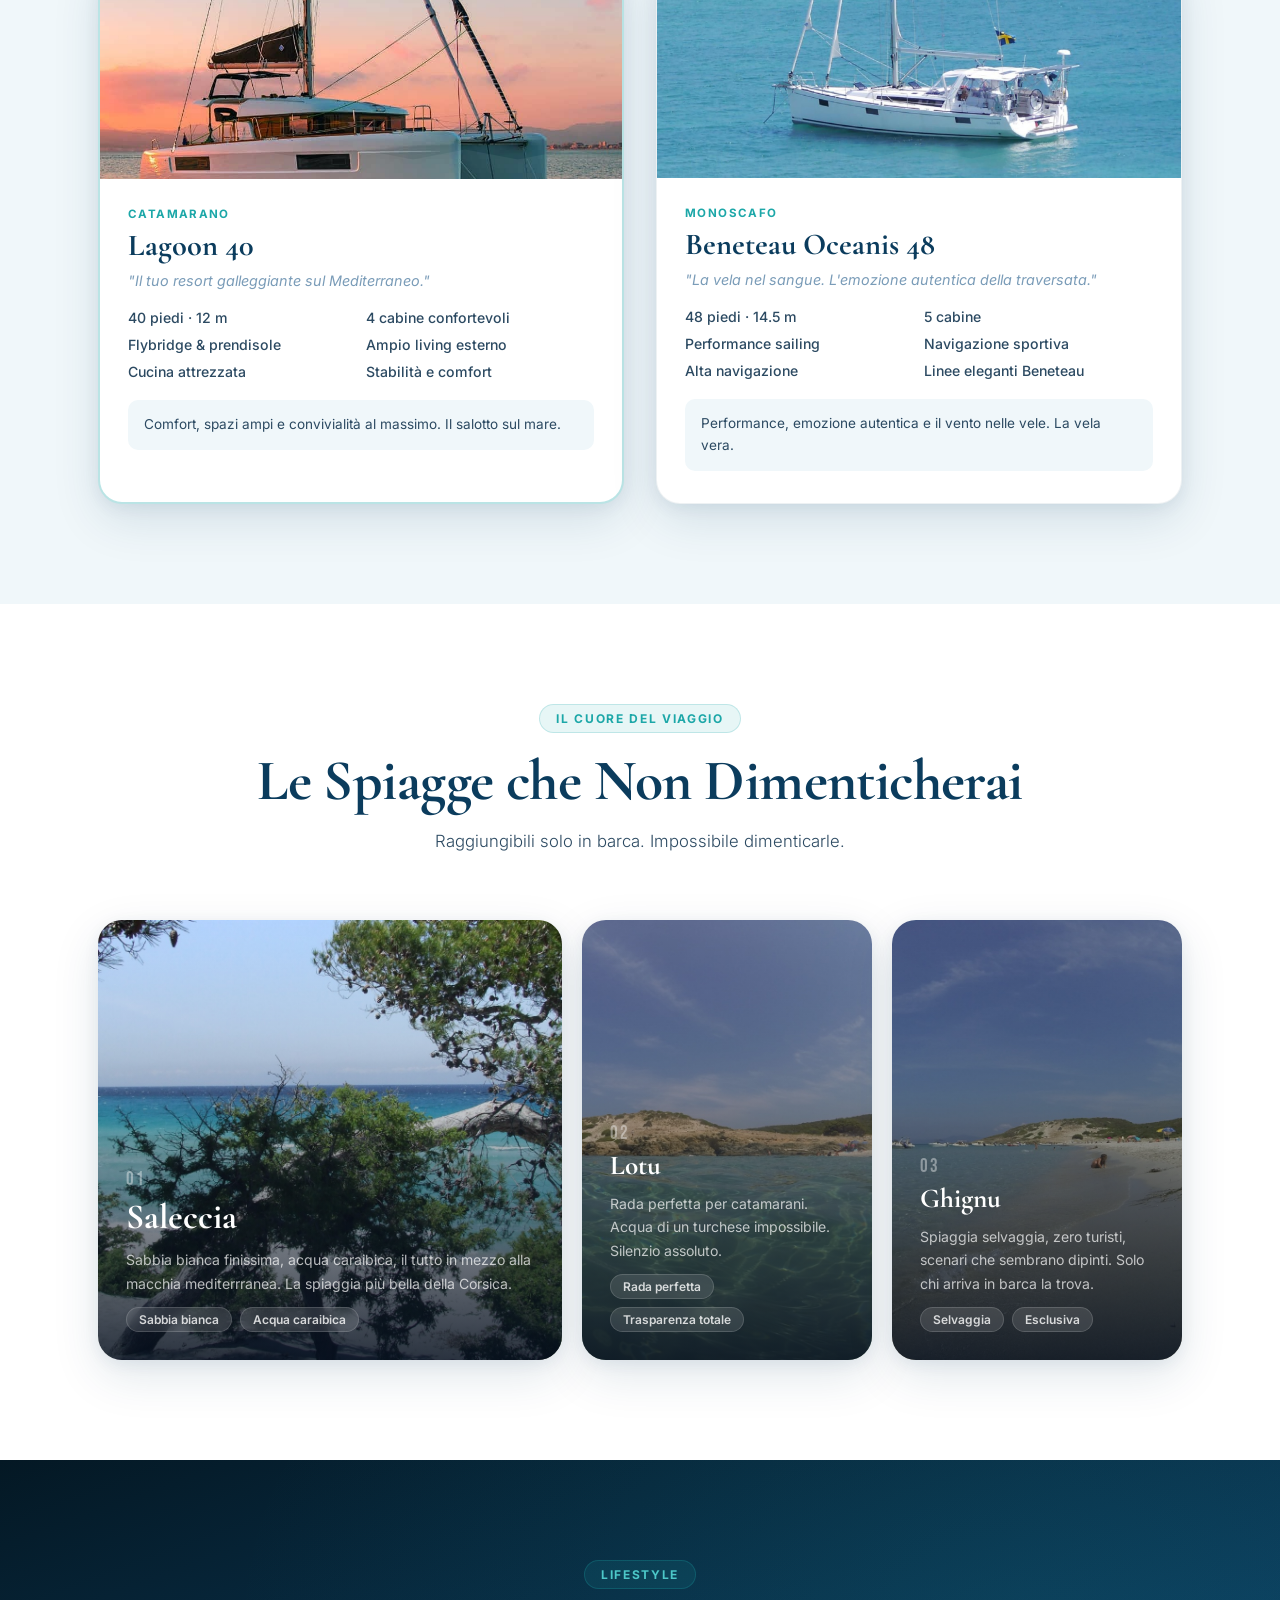
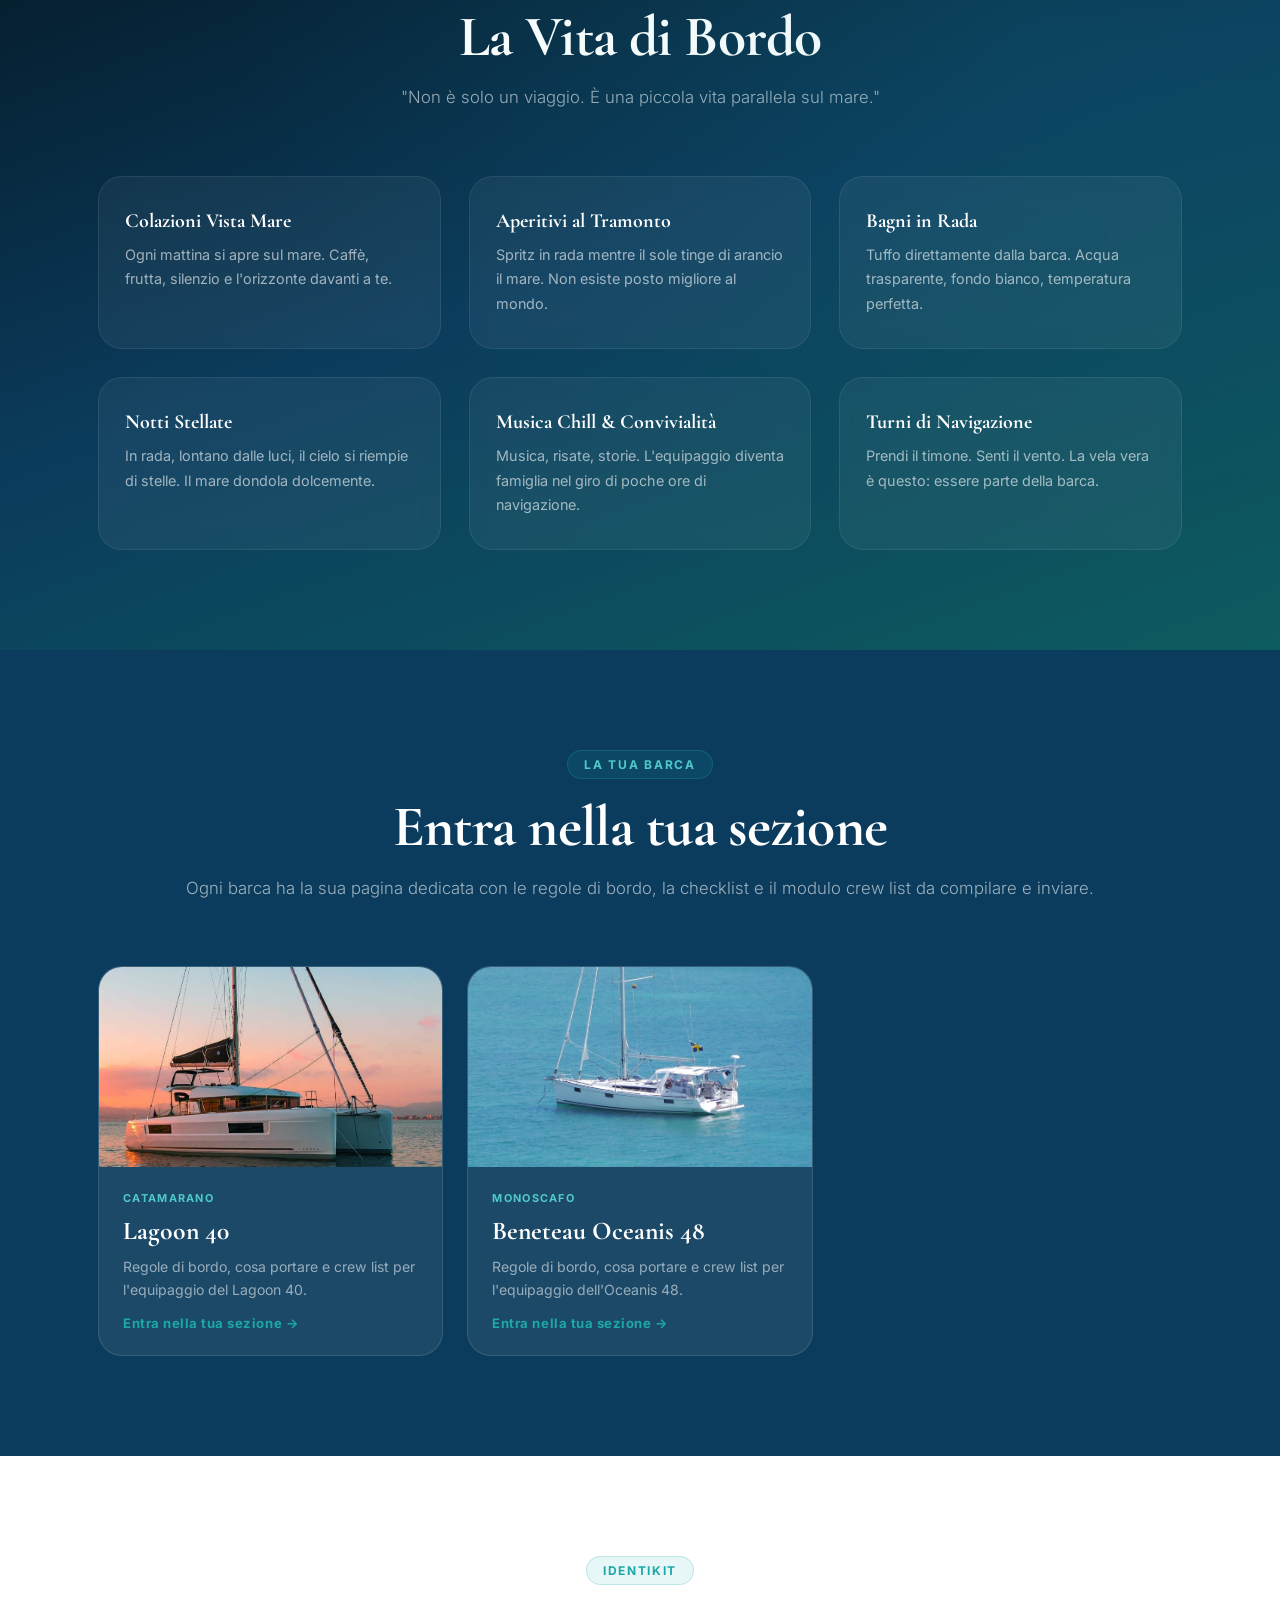
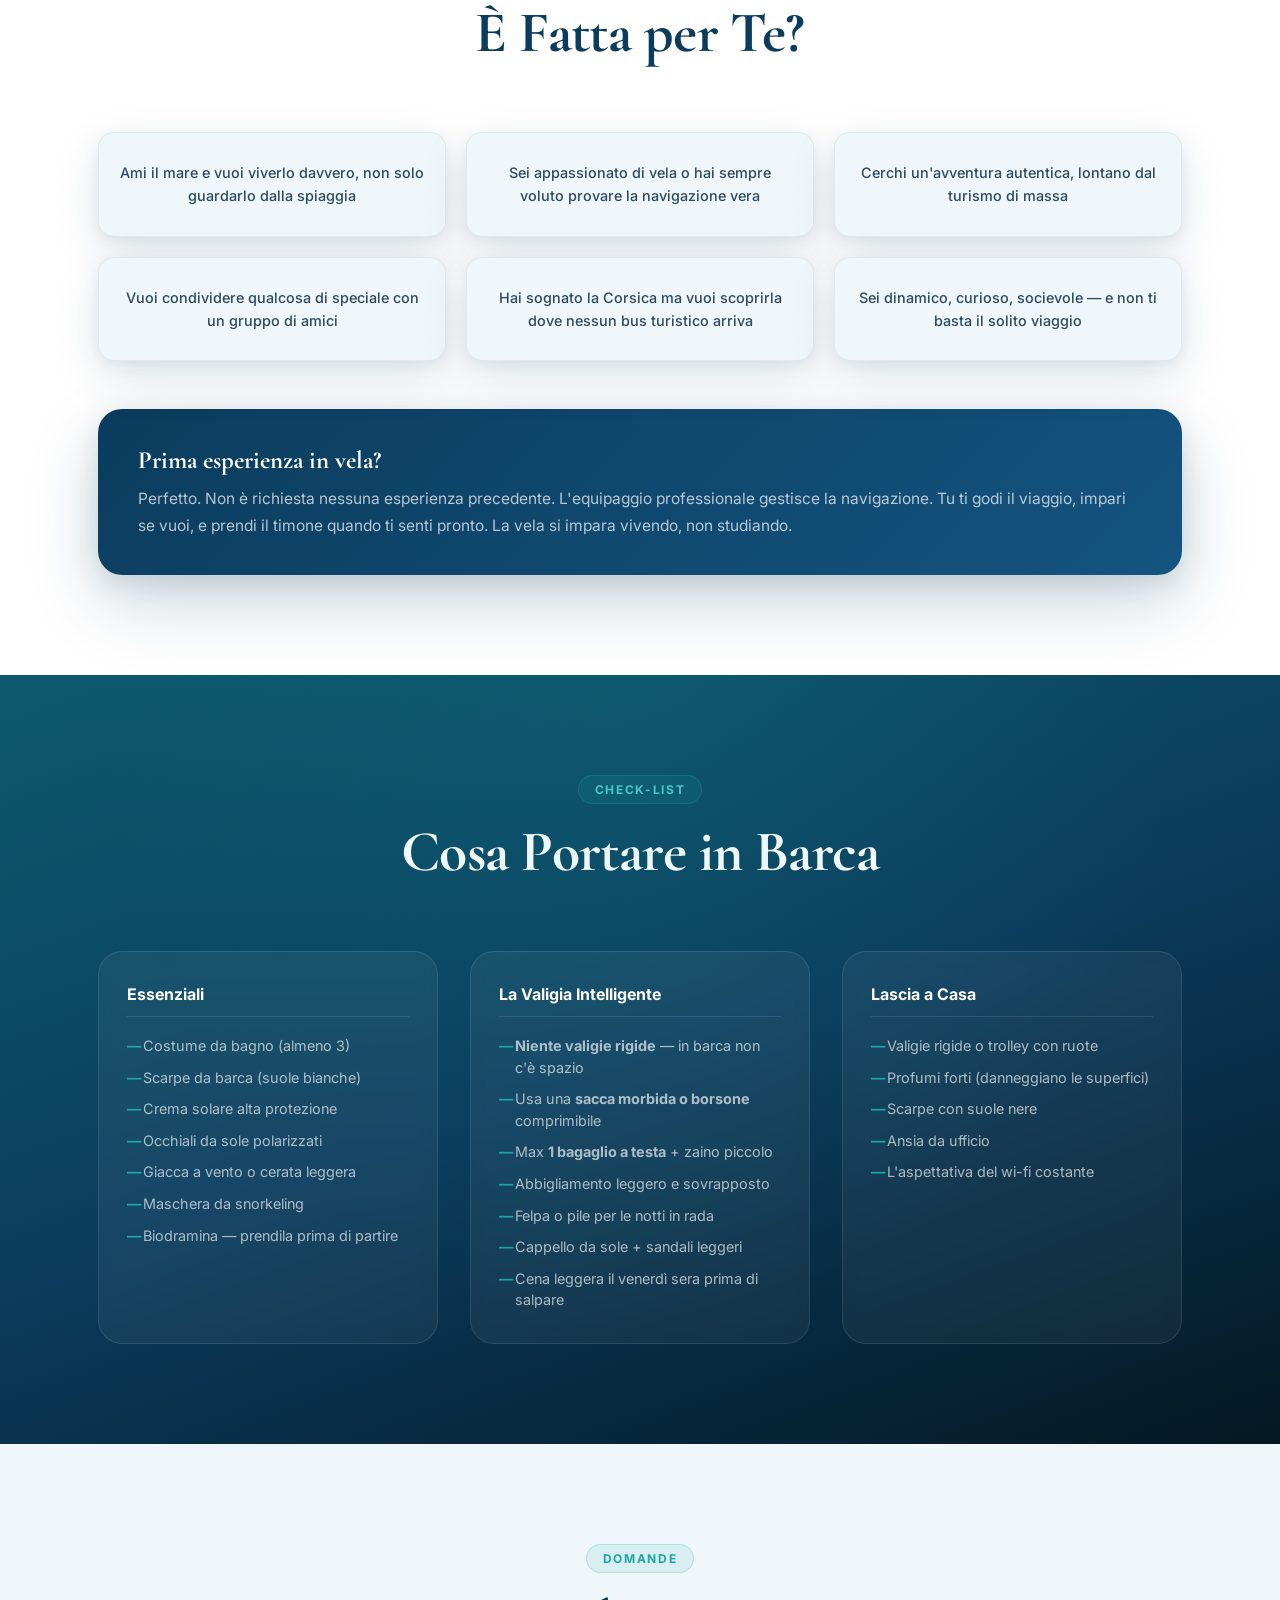
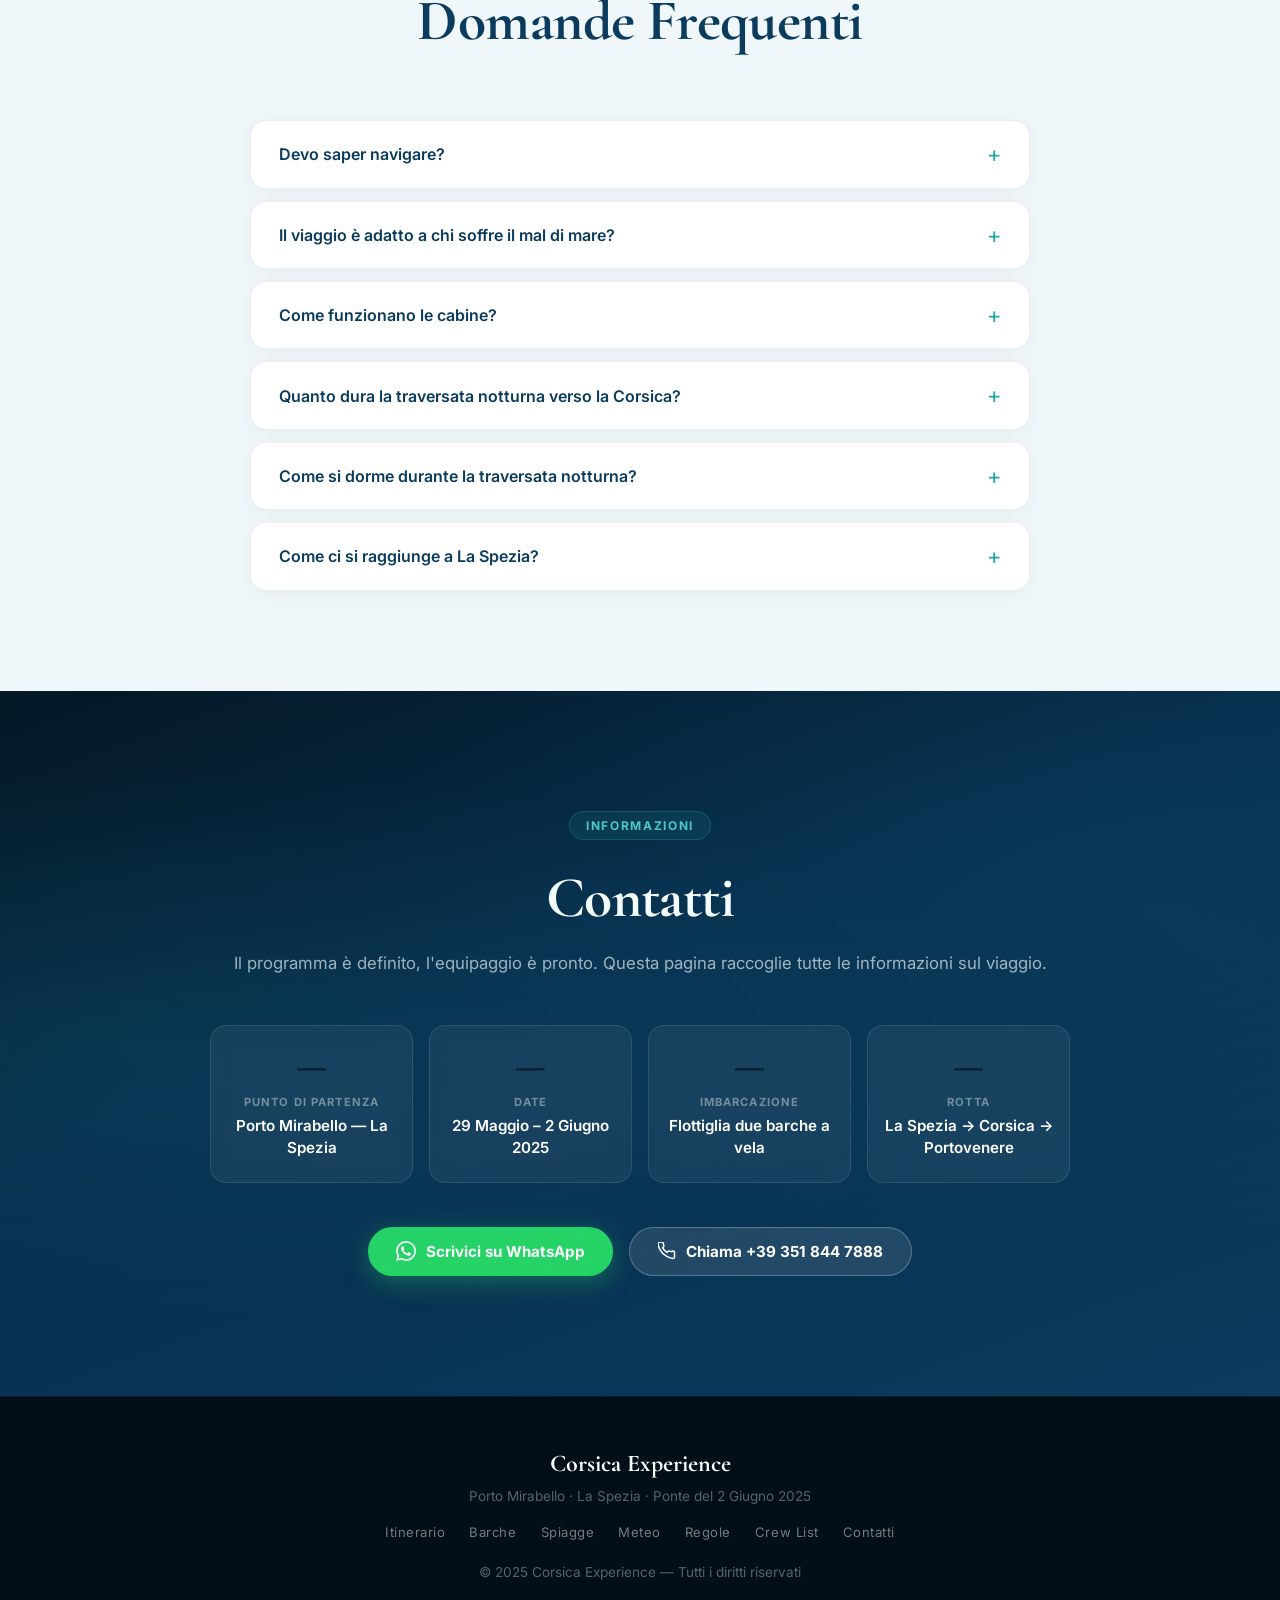
==== commit adbc3f18: "Add visual passage plan page and nav link to all pages - New rotta.html: cognitive icon-based passag" ====
--- a/index.html
+++ b/index.html
@@ -42,6 +42,7 @@
         <a href="briefing.html">Briefing</a>
         <a href="crewlist.html" class="nav-cta">Crew List</a>
         <a href="checkin.html" style="color:var(--turq);font-weight:600">🔐 Check-in</a>
+        <a href="rotta.html">🗺️ Rotta</a>
       </div>
       <button class="nav-burger" id="navBurger" aria-label="Menu">
         <span></span><span></span><span></span>
@@ -57,6 +58,7 @@
       <a href="briefing.html">Briefing</a>
       <a href="crewlist.html">Crew List</a>
       <a href="checkin.html" style="color:var(--turq);font-weight:600">🔐 Check-in</a>
+      <a href="rotta.html">🗺️ Rotta</a>
       <a href="#contatti">Contatti</a>
     </div>
   </nav>
--- a/styles.css
+++ b/styles.css
@@ -787,6 +787,7 @@
   backdrop-filter: blur(8px);
 }
 .pg-col h4 { font-size: 1rem; font-weight: 700; color: #fff; margin-bottom: 18px; padding-bottom: 12px; border-bottom: 1px solid rgba(255,255,255,.1); }
+.pg-col p { color: rgba(255,255,255,.75); line-height: 1.6; }
 .pg-col ul { list-style: none; display: flex; flex-direction: column; gap: 10px; }
 .pg-col ul li { font-size: .9rem; color: rgba(255,255,255,.65); line-height: 1.5; padding-left: 16px; position: relative; }
 .pg-col ul li::before { content: '—'; position: absolute; left: 0; color: var(--turq); font-weight: 700; }
